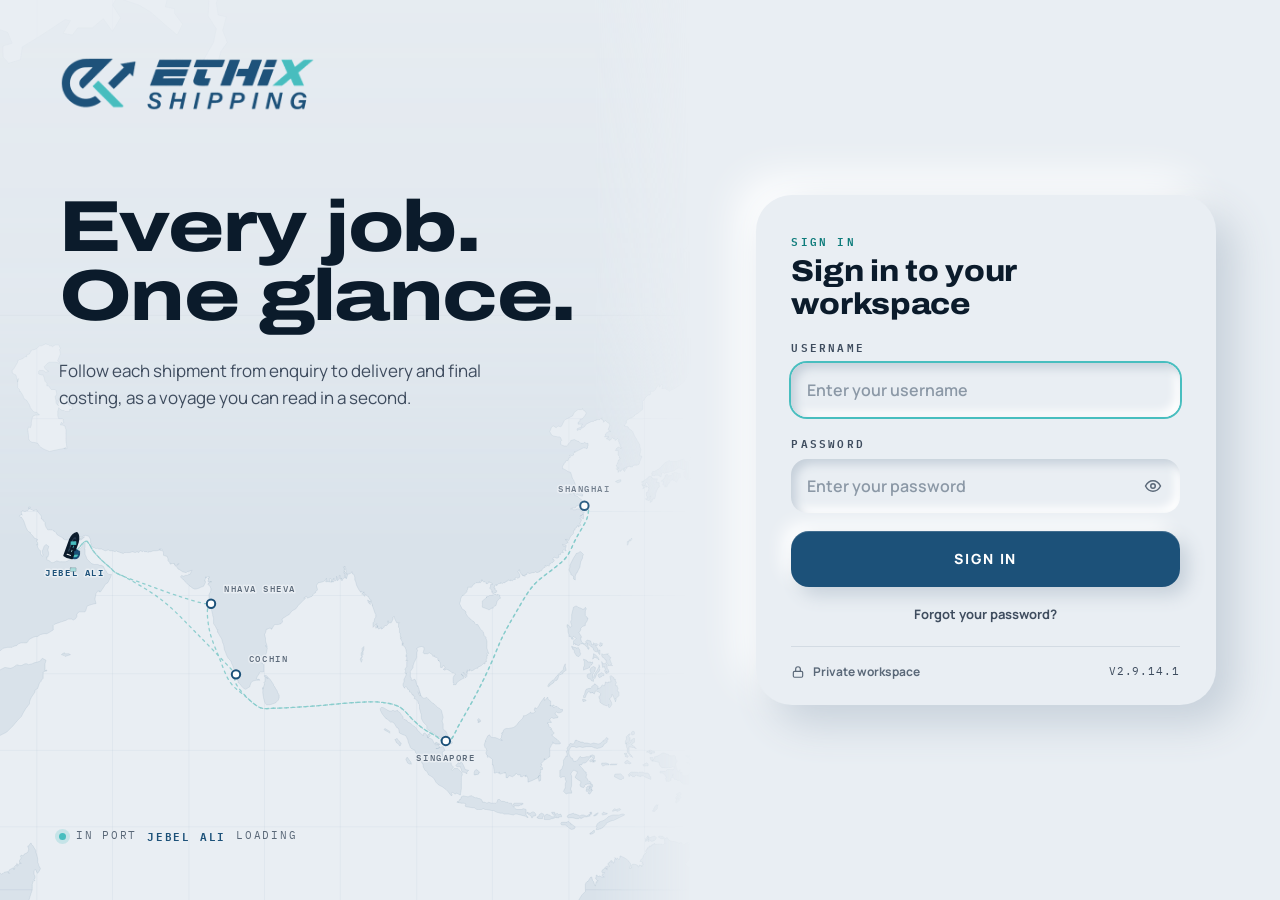
==== v2/index.html @ 05a6dd56 "Add files via upload" ====
<!doctype html>
<html lang="en">
<head>
<meta charset="utf-8">
<meta name="viewport" content="width=device-width, initial-scale=1, viewport-fit=cover">
<meta name="robots" content="noindex, nofollow">
<meta name="theme-color" content="#E9EEF3">
<meta name="apple-mobile-web-app-capable" content="yes">
<meta name="mobile-web-app-capable" content="yes">
<meta name="apple-mobile-web-app-status-bar-style" content="default">
<meta name="apple-mobile-web-app-title" content="ETHIX">
<title>ETHIX Workspace</title>
<link rel="icon" type="image/png" href="[data-uri]">
<link rel="apple-touch-icon" href="assets/ethix-app-icon.png">
<link rel="manifest" href="manifest.webmanifest">
<link rel="preconnect" href="https://fonts.googleapis.com">
<link rel="preconnect" href="https://fonts.gstatic.com" crossorigin>
<link href="https://fonts.googleapis.com/css2?family=Archivo:wdth,wght@62..125,400..900&amp;family=IBM+Plex+Mono:wght@400;500;600&amp;family=Manrope:wght@400;500;600;700;800&amp;display=swap" rel="stylesheet">
<link rel="stylesheet" href="styles.css">
<script src="config.js"></script>
<script src="app.js" defer></script>
</head>
<body class="is-signin">
<div class="backdrop" aria-hidden="true"><span class="blob b1"></span><span class="blob b2"></span><span class="blob b3"></span></div>

<!-- ============================== SIGN IN ============================== -->
<div class="resume-splash" role="status" aria-live="polite"><span class="brand-mark"></span><div class="rs-text">OPENING YOUR WORKSPACE…</div></div>
<main id="signin" class="signin">
  <section class="signin-hero">
    <span class="brand-logo signin-logo" role="img" aria-label="Ethix Shipping"></span>
    <div class="hero-copy">
      <h1 class="hero-title"><span>Every job.</span><span>One glance.</span></h1>
      <p class="hero-sub">Follow each shipment from enquiry to delivery and final costing, as a voyage you can read in a second.</p>
    </div>
    <div class="hero-map" id="heroMap" aria-hidden="true"><svg class="hm-svg" data-route="58 589 622 847" viewBox="0 0 720 960" preserveAspectRatio="xMidYMax slice" role="img" aria-label="ETHIX sea lanes: Jebel Ali, Nhava Sheva, Singapore, Shanghai, Cochin"><path class="hm-grid" d="M-400 -180V1240M-317 -180V1240M-234 -180V1240M-150 -180V1240M-67 -180V1240M17 -180V1240M100 -180V1240M184 -180V1240M267 -180V1240M350 -180V1240M434 -180V1240M517 -180V1240M601 -180V1240M684 -180V1240M768 -180V1240M851 -180V1240M934 -180V1240M1018 -180V1240M1101 -180V1240M-420 1222H1180M-420 1120H1180M-420 1028H1180M-420 941H1180M-420 857H1180M-420 773H1180M-420 687H1180M-420 595H1180M-420 493H1180M-420 374H1180M-420 228H1180M-420 28H1180"/><defs><clipPath id="hmOuterClip"><path clip-rule="evenodd" d="M-420 -180H1180V1240H-420ZM-80 380H800V1010H-80Z"/></clipPath></defs><path class="hm-land" clip-path="url(#hmOuterClip)" d="M810 1240l-3-5 0-5 6 1 8 3 11-3 5 0 0 9-27 0zm223 0l1-1 1-7 6-5 2 5 2 5 6-5 2 5 0 3-20 0zm28 0l-1-2-3-2 4-9-2-6-9-4 0-4 6-4 1-8 0-7-3-7 0-2-4-4-7-9-3-7 3-1 5 5 6 3 2 9 6 11 1-7 3 3 2 8 6 3 6 1 5-4 4 1-2 10-3 6-6 0-2 3 1 5-9 15-6 4-1 0zm-67-193l-3 2-5-2-6-4-5-5-6-6-1-3 4 0 4 3 7 5 7 6zm94-43l3 3-2 4-5 1-5-1 0-3 3-4 4 2zm13-7l-10 4-1-3 4-2 2 0 5-3 0 4zm-107-14l1 7-2-1-2 1-1-3 0-6zm-977-12l2 11 2 4-1 4-2 2-2-5-2 3 2 6-1 4-2 2-1 8-7 22-6 17-3 13-4 10-6 2-8 4-11-5-2-5-1-8-3-8-1-6 2-7 4-1 0-3 4-7 1-5-2-5-2-5-1-8 3-5 1-6 5 0 7-3 4 0 5-5 7-6 2-4-1-4 3 1 5-6 0-5 3-4 3 4 2 4zm780 2l3 7 6-3 2 3 4 4 0 4 3 11 2 1 2 8-1 4 3 6 9 5 11 8-1 2 5 6 3 10 4-2 3 3 2-1 2 10 9 9 7 7 2 8 0 5 0 6 4 8-1 8-1 5-2 8 0 6-2 7-4 9-6 5-3 7-3 5-2 9-3 5-2 8-1 7 0 3-5 4-9 0-8 5-4 4-5 4-7-4-5-2 2-6-5 2-7 8-12-5-5 0-8-3-5-7-2-8-2-5-4-4-8-1 3-5-2-8-4 7-8 2 5-6 1-6 3-4-1-8-6 9-6 3-3 8-6-4 0-5-5-8-5-3 2-3-11-6-6 0-8-5-15 1-11 4-9 3-8-1-9 5-7 3-2 5-3 4-7 0-5 1-7-2-6 1-6 1-5 5-3 0-8 6-11 0-9-7-5-2 0-6 5-1 1-2 0-4 1-7-1-6-5-9-1-6 0-5-3-7 0-2-4-4-1-8-5-7-1-4 4 4-3-9 4 3 3 4-1-5-4-7 0-3-2-3 1-5 1-2 1-5-1-5 4-7 1 7 3-6 7-3 4-4 6-3 4-1 2 1 7-3 5-1 1-2 2-1 5 0 9-2 4-4 3-5 4-4 1-9 6-7 3 8 4-2-3-4 3-5 3 2 1-6 5-5 2-3 4-1 0-3 4 1 0-2 8-2 6 4 4 5 6 0 5 1-2-5 4-7 4-2-1-2 3-5 5-3 5 1 7-2 0-4-7-3 5-1 5 2 5 3 7 2 2 0 5 2 5-2 3 0 2-1 4 4-2 5-3 3-3 0 1 4-3 4-3 4 1 3 7 5 6 2 4 3 6 6 3-1 4 3 1 2 8 3 6-3 3-8 1-5 3-7-1-4 0-2-1-5 1-7 2-2-1-2 2-5 1-5 0-2 4-3 2 4 0 5 3 1 0 4 3 4 1 5zm155-28l2 3-5 0-4-5zm-345-2l-4 0-11-6 8-1 4 2 3 3zm335-3l-4 0-5-1-2-1 1-3 5 1 3 2zm6-2l-1 1-6-7-2-5 3 0 3 7zm-310 4l-7 2-1-1 0-3 4-5 8-3 1-2 7-2 6 0 3-2 3 2-3 2-9 4-7 2zm-55-17l3 2 5 0 2 3-15 3-4 0 2-5 5 0zm42 0l-1 5-13 2-11-1 0-3 7-2 5 3 5-1zm308 2l1 2-7-4-4-3-3-3 1-1 10 6zm-427-13l16 1 2-4 15 4 3 6 13 1 10 5-10 4-9-4-7 0-9 0-8-2-9-3-7-1-3 1-15-3-2-4-7 0 5-9 10 1 7 3 4 1zm218-5l-5 6-1-6 4-6 2 2zm176 5l-2 1-4-3-4-5-1-7 1-1 1 3 2 2 4 5 4 3zm-32-11l-5 1-1 2-9 4-4 0-7-2-5-3 1-2 7 1 5-1 1-4 1 0 1 4 5 0 2-3 5-3-1-5 5 0 2 1-1 5zm-207-17l-3 3-6-2-1-3 8-1zm27-3l3 6-7-3-7-1-5 1-5 0 2-5 10 0zm189 12l-2 2-2-5-2-3-8-6-6-3 2-2 4 2 7 4 3 4 3 2zm-158-28l2 13 9 5 7-9 9-5 8 0 7 3 6 3 9 2 14 6 16 4 6 5 4 4 2 5 13 5 2 5-7 0 2 6 7 6 5 9 5-1 0 4 6 1-2 2 9 4-1 2-6 1-2-3-15-2-7-5-5-5-4-7-11-4-7 2-5 3 1 6-6 3-5-1-9 0-7-7-9-2-2 2-10 1 3-7 5-3-2-9-4-7-16-7-7-1-12-7-3 4-3 1-2-4 0-3-6-4 9-3 6 0-1-2-12 0-4-5-7-2-3-4 11-2 4-3 13 4zm-75-22l-6 9-7 1-8-1-13 0-8 1-1 7 8 7 4-4 16-3-1 4-4-1-3 5-8 3 8 11-1 3 7 9 0 6-4 2-4-3 4-7-8 4-2-3 1-3-6-5 1-8-6 3 1 9 0 12-5 2-4-3 3-8-1-8-4 0-3-5 4-6 1-6 4-13 2-4 7-6 7 3 10 1 10 0 8-7zm29 3l0 7-5-1-1 5 4 5-3 1-3-6-3-10 2-7 3-3 1 5 4 0zm-191 58l-9 0-7-7-11-7-3-5-6-6-5-7-6-11-7-7-3-7-3-7-7-5-5-7-6-5-9-9 0-5 5 1 13 1 7 9 7 5 4 4 8 9 9 0 7 6 5 7 6 3-3 7 4 3 3 0 2 6 3 5 6 0 4 6-2 10zm101-64l9 8-10 1-2 5 0 8-8 6 0 8-3 13-2-3-9 4-3-6-6 0-5-3-9 3-3-4-6 1-7-1-1-12-4-2-4-7-1-7 1-8 4-6 7 3 6-1 2-7 3-2 10-2 6-6 4-6 4-3 7-4 6-6 4-7 4 0 4 5 0 3 6 3 7 2-1 3-5 1 1 4-6 3-5 7 6 8zm71-55l1 10-3 8-3-9-4 4 3 7-2 4-10-5-2-6 2-4-5-4-3 3-4 0-6 5-1-3 3-7 5-2 5-4 3 4 6-2 1-4 6 0 0-7 7 4zm-377 18l-7 2-4-6-2-12 4-14 6 5 4 5 4 9-1 9zm357-34l-3 3-3 5-2 3-5-6 3-5 1-5 5-1-1 6 6-8zm-46 8l-11 8 4-6 6-5 5-6 5-8 1 7-5 4zm28-22l5 3 6 0 0 3-4 4-6 3 0-4 1-5zm31-2l2 9-6-2 0 3 2 5-4 2-1-6-2 0-1-5 5 0-1-3-5-6 8 0zm-34-8l-2 8-3-5-5-6 8 0zm-1-47l5 3 2-3 1 3-1 3 3 6-2 8-5 3-2 7 2 6 5 1 3-1 11 5-1 5 3 2-1 4-7-4-3-5-2 3-5-5-8 1-4-2 0-3 3-2-2-2-2 3-4-5-1-4 0-8 3 3 1-14 3-8zm-92-1l-7 4-7-3 0-8 4-4 9-2 5 0 2 4-4 3zm91-37l-4 7-4-7-1-7 5-9 6-7 4 3-1 5zm112-108l1 3-5 6-3-3-4 2-3 6-5-3 0-4 5-6 4 1 4-4zm-835-16l-6 5 1 2-8 4-4-1-2-4 4 0 1-3 6 0zm-91 0l5 3 6 0 7 1-1 1 5-1-1 3-12 1 0-2-10-2zm-68-26l-3 8 1 3-1 5-7-3-4-2-12-5 1-5 10 1zm-53-33l5 8-1 14-4 0-3 3-3-3 0-13-2-6 4 1zm1100 44l-3 8 1 6-4 7-11 5-15 0-12 12-5-4 0-8-15 2-10 5-10 0 9 8-6 17-5 4-4-4 2-9-5-3-4-7 8-3 4-6 9-5 6-7 17-3 9 2 8-19 6 5 17-14 5-13-1-13 3-7 9-2 5 16-1 8-7 11zm-1097-54l-2 8-4-2-2-7 2-5 5-4zm1121-23l6 2 6-5 2 13-13 3-7 11-13-7-5 12-9 0-1-11 4-9 9 0 3-16 2-10 10 13zm-2-82l8 23-12-4-5 18 8 13 0 8-6-7-6 9-1-10 0-12-1-13 2-10 1-17-5-14 1-18 7-7-3-6 4-2 5 22 0 14zm-1093-67l-5 11-8-8-1-6 12-5zm-125-32l3 0-2 13-1 1 0-14zm0 27l2 0 8 19 6 2 5 16 2 6 11 2-1 9-5 4 4 7-8 7-11 0-13 3 0-75zm429 186l5 8 3 1 3 3-7 1-1 8-2 4-3 2 0 6 3 7 8 3 6 5 12 2 13-3 0-3-1-7 1-11-6-4 2-7-6-1 2-9 8 3 7-4-6-7-2-6-7 3-1 8-2-7-1-3 2-5-1-4-10-3-4-11-4-3-1-4 8 2 1-9 7-2 7 2 2-12-2-7-8 0-7-3-10 6-8 2-4 7-8 2-8 12 8 12-1 7 9 14zm-429 65l1 0 8-5 9-2 6-4 8-3 14-2 14-1 4 1 8-4 9 0 3 3 6-1 9-4 6 1-1 5 8-3 0 2-4 5 0 4 3 3-1 9-6 5 2 5 4 1 2 4 3 2 10 3 4-1 7 2 11 5 4 8 7 2 12 4 9 5 4-2 4-5-2-7 3-5 6-5 5-1 12 2 2 4 4 0 2 2 8 1 3 3 11 0 8 3 12 4 6-3 4-3 7 0 6 1 2 5 2-4 7 3 6 0 4-2 3-3-1-1 2-5 2-7 2-3 3-8 4-7-1-8 2-4-3-5 3-4-5 1-7-2-6 6-12 1-7-6-9 0-2 4-6 1-8-5-9 0-5-10-6-6 4-9-5-5 9-10 13-1 4-8 15 2 10-8 10-3 14 0 15 8 11 4 10-2 7 1 10-5 1-5-2-8-4-4-5-1-3-4-11-10-9-4-7-7 6-2 7-10-5-5 12-5 0-2-8 2-6 1-6 4-8 0-7 5 1 7 4 3 8-1-1 5-9 2-12 6-4-2 1-6-9-3 2-2 8-4-3-3-13-3 0-5-8 2-3 7-6 8 0 3-4 3-3-1-2 14-5 5-3 8 3 6 1 5 7 3-1 3-10 1-11 9-2-5 0-3-5 0-5-1-10 3 6 6-4 2-5 0-4-6-2 3 2 6 4 5-3 3 5 5 4 3 0 6-8-3 3 5-5 1 3 10-6 0-7-5-3-8-1-7-8-11 0-3-2-1 0-3-5-3 0-5 0-8 2-3-4-3-2-4-11-6-5-4-8-4-7-8 2-1-4-5 0-4-6-2-2 5-3-4 1-4 2-1-7-2-7 4 1 6-1 4 3 6 7 5 5 10 9 9 6 0 2 2-2 3 14 7 7 6 1 2-2 4-4-6-8-1-3 7 6 4-1 5-4 1-4 9-4 1 0-3 2-6 2-2-6-12-3-1-3-5-5-2-4-5-6 0-6-5-8-8-6-6-2-11-4-2-7-4-4 2-5 5-3 1-8 7-16-3-13 3-1 7 1 7-8 7-11 2 0 4-6 6-3 9 3 6-4 5-2 7-6 2-6 8-2 0 0-74 4 0 4-7 2-23-9-13-1-1 0-20 6 1-3-14 8 5 20-10 2-10 14-6 4-3 8-20 11-6 7 0 2-3 7-1 1 3 6-6-2-6 0-8-4-8 0-15 4-9 7-1 3-4 7-5 0 8-3 5 1 5 5 2-2 6-3-2-6 11 2 7 0 5 9 4 0 5 8-3 5-4 9 6 4 4 6-4 24-11 8 2 1 4 8 0 1-7 12-4-2-13 1-11 4-10 7-5 7 12 7-1 2-21-3 2-5-6-1-9 11-4 10-3 9 3 9-1 9-9-8-8-15 2-15 6-14 3-4-9-9-5 2-18-4-16 4-10 8-12 19-21 5-4 0-9-12-9-14 6-8 14 1 12-13 15-17 16-6 25 6 12 8 9-7 19-9 4-3 26-5 14-10-1-5 11-9 1-3-14-7-17-6-23-6-10-17 19-11 4-11-8-3-18-3-39 8-12 22-15 16-20 16-28 20-41 14-16 23-30 18-11 14 2 12-21 16 1 15-5 26 18-11 7 9 15 9-8 13 14 23 6 32 26 6 10 1 14-10 11-13 6-37-16-7 3 14 15 1 30 11 5 6 5 1-9-5-9 6-7 20 12 7-4-6-15 20-20 7 1 8 8 5-15-7-13 4-13-6-14 23 8 5 12-10 3 0 12 6 7 13-4 2-14 18-11 29-19 6 1-8 14 10 2 6-8 16 0 12-10 10 14 9-15-9-14 5-8 24 8 12 7 30 26 6-12-9-12 0-5-10-2 3-12-5-19 0-8 15-24 6-25 6-6 22 8 2 15-8 22 5 8 3 18-2 33 9 14-3 15-17 30 10 3 3-7 9-5 3-11 7-10-5-13 4-15-9-2-2-13 6-25-11-21 15-18-2-20 5 0 4 15-3 26 9 5-4-19 14-11 17-1 16 15-8-23-1-30 15-6 20 1 18-4-7-16 10-21 9-1 17-16 22-5 2-9 22-3 7 8 19-19 15 1 3-16 2-4 47 0 2 18 8-9 24 0 19 18 7 13-2 17-10 10-21 18-7 9 23 12 7-6 5 19 3-8 14-4 27 5 2 13 34 4 1-22 18 5 13 0 13 15 4 18-5 12 11 21 13 10 8-27 13 12 15-7 16 8 6-8 14 4-7-25 11-12 39 8 37 10 7 16 22 20 33-5 17 4 7 10-1 18 10 7 11-5 15 0 16 4 16-2 14 21 11-8-7-15 4-11 26 7 18-1 24 11 11 10 0 85-10 9-11-1 7 10 5 16 4 4 1 8-2 5-16-4-23 13-7 2-13 13-12 10-3 8-12-12-22 13-4-6-8 7-11-2-3 11-10 15 1 7 9 3-1 22-8 1-3 12 3 7-14 7-3 16-13 3-2 14-12 13-3-9-4-20-5-32 4-21 7-9 1-7 13-4 15-20 14-17 15-14 7-25-10 2-5 15-22 18-6-21-22 6-21 29 7 10-19 4-12 2 0-12-13-3-10 8-26-2-27 4-27 31-32 35 13 2 4 9 8 3 6-7 9 1 12 16 0 11-6 14-1 15-4 21-12 18-3 8-12 14-16 21-11 6-6 0-5-5-11 8-1 4-4-1-3 4-3 4 1 8-5 2-4 5-6 2-3 3-1 5-1 1 4 2 4 4 8 13 2 7 0 12-3 5-8 2-7 4-7 1-1-5 1-8-3-11 6-1-6-9-4-2-1 2-2 0-1-2-4-2 2-5 2-1 0-2 2-6-1-2-5-1-4-3-11 3-6 6-9 2 4-5-2-4 7-7-5-6-7 4-9 8-5 7-9 0-4 5 5 7 6 2 1 5 6 3 10-8 7 4 5 1 2 5-12 3-4 6-8 5-4 7 9 6 3 10 5 9 6 7 0 7-6 3 2 5 5 3-1 8-2 8-5 0-6 11-7 12-7 11-12 8-12 8-9 1-5 4-3-3-5 5-11 4-9 1-3 10-5 0-2-6 2-4-11-2-4 1-11 8-7 8-2 6 14 21 8 5 5 7 4 16-1 15-7 6-10 5-7 7-10 8-3-5 2-6-6-5-7-1-3-4-5-9-7-4-7 0 1-7-7 0-1 10-7 20 0 6 6 0 3 8 2 7 4 5 5 1 5 4 2 1 5 5 3 6 1 5-1 4 0 3 1 5 3 2 3 8 0 2-6 1-8-6-10-7-1-4-4-6-1-7-3-4 0-6-1-4-4-3-1-4-9-9-1 5-2-5 1-5 3-8-1-6 3-7-3-5 0-9-3-5-3-10-1-11-4-7-5 4-10 6-4 0-6-2 3-11-1-8-7-11 1-3-5-1-6-7-2-5-1-4-1-5-4-5-7 0 0 3-2 5-4-1-1 1-6-2-1 4-6 0-10 2 1 6-5 6-12 5-9 11-6 5-9 6 0 4-4 2-7 3-4 1-3 6 2 12 0 7-3 8 0 14-5 1-3 6 2 3-7 2-3 6-4 3-7-8-4-12-3-9-3-4-5-8-2-11-1-5-8-12-3-17-3-11 0-11-2-8-12 5-6-1-10-11 4-3-3-4-10-7-6-3-2-6-7-7-15 1-14 1-11 1-16-3-9-2-10-1-3-12-4-1-7 1-8 5-10-3-9-7-8-3-5-9-6-13-5 2-5-3-3 3-5 0 2 4-1 2 6 16 4 2 1 3 6 4 0 4 0 3 1 3 2 3 2 5 0-7 2-5 2-1 3 3 0 6-2 5 2 4 1-1 1 3 6-2 12 1 6-6 6-6 5-6 3-3 1 1-1 3-1 2 1 7 4 7 4 3 7 1 5 2 6 8 3 1 0 2-5 8-3 3-3 6-4 0-2 2-1 4 1 6-1 1-4 0-5 3-1 5-2 2-5 0-3 2 0 3-4 3-5-1-6 3-3 0-6 3-2 3 0 3-9 4-13 4-7 6-4 1-2-1-5 4-6 1-7 1-2 0-2 3-2 0-1 2-4 0-3 1-6 0-2-5 0-5-1-2-2-7-2-3 2-1-1-4 1-1-1-4-1-4-2-2-1-4-4-3-5-7-2-8-6-6-3-1-6-9-1-6 0-5-4-10-4-4-5-2-2-5 0-2-2-5-3-2-3-7-9-14-5 0 3-12 0-2-2 4-2 7-2 5-2 2-7-7-6-14-1 1 4 10 5 10 6 14 3 5 3 5 7 11-1 1 0 6 10 8 1 2 3 9-2 1 1 10 3 10 8 6 5 10 2 8 5 4 11 8 12 13 4 2 2 3 0 4-5 2 6 4 2 3 4 4 4 0 8-3 9-1 7-2 4-1 3-1 8-1 3-1 5-1 4-3 3 0 0 2-1 5 0 5-1 3-3 9-4 10-5 10-7 13-7 9-10 11-8 7-13 8-8 7-9 10-2 4-1 2-6 4-2 3-4 1-1 6-2 3-2 6-3 2-4 11 0 4 6 3 0 3-2 5 0 2-1 4 3 6 4 8 3 2 1 4 0 8 1 8 0 13 2 4-3 6-3 6-5 6-17 7-10 10-3 1-6 7-3 2-1 6 4 7 2 5 0 3 1-1 0 9-1 4 2 2-2 4-3 3-7 3-10 5-4 3 1 4 2 1-1 5-2 7-1 8-2 4-7 6-4 5-2 5-5 7-15 16-6 4-9 4-4 1-1 3-5-2-5 2-9-2-5 1-3 0-9 4-7 1-5 4-4 0-3-3-3 0-5-6 0-6-3-7 3-2 0-7-6-9-4-8-6-13-6-7-4-7-1-9-2-7-3-14 0-11-2-5-3-3-4-8-4-10-2-6-7-8-1-7 0-6 1-7 3-8 0-4 3-8 2-3 5-6 2-4 1-6 0-5-3-3-4-10 0-2 3-3-4-14-4-5 0-2-3-9-7-9-8-8-6-7-5-9 0-2 2-3 2-6 2-6-2-1 3-10 1-6-3-6-4-1-1-4-3-1 0-3-8 3-3 0-4 2-6 0-5-6-2-6-6-5-14 0-7 1-7 2-13 5-4 2-8 3-3-1 0-274zm1521-545l0 9-9 1-1-8 10-11 0 9zm-303-56l-13 1-19-5 8-12 11-2 12 11zm59-57l-10 13-13-3-15-13 2-10zm-47-16l-7 25-30-1-14 7-17-21 5-23 11-6 22 1zm-730 141l-5 2-28-3-2-12-15-7-1-14 8-6 0-15 17-25-8-3 20-27-2-15 22-20 24-19 28-7 14-13 16-5 6 14-6 12-28 16-27 17-26 30-12 29-13 27 2 23zm-337-190l-1 6-10 1-5-7 16 0z"/><path class="hm-land" d="M620 1010l-1 0 0-4 0-2 1-2 1-1 1 0 1-2 2-3 1 0 1 4 1 1 1 3 1 2 1-5 1 1 1-2-1 0-2-3 1 0 0-2 0-1 1 0 1 2 1-1 1 0 2 1 3 0-2-1-1-1 1-1 1 0 1-2-1 0-1 1-1-2 1-2 1 0 1-2 3 2 0-2-1 1-1-2 2-1 2 1 1-1-2-1 0-2 1-1 2-1 0-1 1 0 0 2 1-1 1 2 1-2 0-2 1-1-1-1 1 0 1 2 1-2 2 2 1-2 0-2 1 0 2 1 2 1 3 2 2 2 2 3-1 3 0 2 1-1 1 0-1-2 2-2 2 0 3 1 1 1 0 1 1 0 0-2 2 0 1 2 0-2 2-1-2-1 1-1-2-1-1 0 1-2 2-2 1-3 1-1 1-1 1-1-1-1 1-2 1 0 0-2 2 0 0-2 1 0 1 1 0-2 2 0 0-1 1 0 1-1 0 1 1 0 3 0 1 0 1 0 2 0 1 1 1-1 1-1 1 0-1-1 0-1 0-2-1-1-2 0-1 0-3-2 2-1 2 1 0-1 3 2 1 1 1-1 1 0 2 3 1 0 2 1 3 0 3 1 2 1 2-1 1 1 1 1 2 0 1-1 1 0 2-2 1 1-1 1 0 1 2-1 0 1 1 2 1 0 1-1-1-2 2-1 1 0 0 1 1 1 2 0 0 1-3 4 0 2-1 2-1-1-3 1 0 3 0 2-1 3-1 1-3 4 1 1 0 1 3 1 1 1 2 1 1 2 2 1 1 0 0 1 1 1 2-1 2 2 3 1 2 3 1 1 2 1 2 0 1 0 2 1 1 0 1 1 1 3 2 0 2 2 2 1 1 0 1 0 3 0 3-2 1-4 2-3 1-5 0-1 1-3 1-5-1-5 1-2-1-2 0-2 0-2 1-2 0-3 1-1 2 0-1-2-1-1 0-1 1-3 1 1 0-2 1-5 1-3 1 0 1-2 1 0 0 1 1 2 1 2 1 5 1 0 1 1-1 2 1 1 1 0 1 3 1 3 0 2 1 1-1 3 1 2 1 3 1 1 0 31zm45-160l1 0 1-1 2-1 0-2 3-2 1 0 0 2 0 2-1 1-2 1 0 1 3 2 0 1 2 1-3-1-1 0-4-1 0 2 0 2 0 2 1 2 2 2 1 2-1-1-1 0-1-1-1-2-2-2 0-3 0-1-1-2 0-1 0-2-1 0 0-2 0-1 1-2 0-1 0-2 3-3 1 0 0 1-1 1 0 1 1 1 0 3-1 2-2 1-1 0zm-87-63l0-1 1-2 4-4 1 0 4-5 2-2 1-1 2-2 1-1 1-1 0-2 2-4 0 1 0 2 1 4-1 1-2 1-1 2-3 1-1 1-1 3-1 2-3 1-1 2-3 2-1 0 0 1zm44-27l1 0 2 0 0 1 2-1 0 2-1 1-1 1-1 1 0 1-2 1-3 1-2 1 0-1 0-2 1-2 0-5-1-1 0-1 3 1zm5 21l-1 0-1-2-3-1-1-2 0-1 0-1 2-1 2 0 0-2-1-2 1-2 1-1 2-1 2 1 0 1 0 1-1 3-1 1-1 2 0 3 1 2 0 1 0 1zm12-19l1 0 1-1 1 1 1 2 0 3 1 1 1 3-1 0 0 1-2-2 1 3-2-1 0-1-1-1 1-2-1-2 0-1-2 1-1-6zm5-10l1 1 0 1 2 1-1 2 1 3 1 2-1 1 1 0 1 1-1 0-2 0-2 0 0-1-1-1-1-2 0-2-1 0-1-2-2-1-1-2 0-2 2 1 5-1zm-37-8l1 0 2 1 1-1 2 3 0 2 1 2-1 2-1 1-1 0-2-1-1-2-1-1 0-2-1-2-1 0 0-2-1 0 0-1zm148 182l-2 2-3-1-2 1 0-2 2-2 1-3 2-2 2 0 2 0 2 2 0 1-2 3zm-73-45l2 1 3 0 2 1 1 3 1 0 0 1 0 2-5-2-2-1-1-1-3 0 0 1-4-1-1-1-1 1-1 1-2 0-2-2-1 0 0 1-1 1 0-1-1-1 2-2 1-1 3 0 2 0 2 0 1 1 1-1 1 0 1 0zm-24 2l1 1 2 2 0 2-1 0-1 1-2 0-4-2-2-1 0-2 1-1 1 0 2 0zm-34 46l-3 1-3 0-2 1-2 1 0-1-1 0-1 1-1 0-2 0-4-1-2 0-1 0-2 0-1-1 1-2 3-1 3-1 1 1 1 0 3 1 2 1 2-1 2 0 3 1 1 0 1-1 2-1 1-1-1 0 0-1 2 0 0 2-2 1zm-23 7l2 1 0 1 1 0 1 1 3 2-1 2-3 1-2-1-2-2-3-2-2 0-2 0-1-2 1-1 1 0 3 0 2 0 1-1zm-15-9l1 0 1-1 1 1 1 1 1-1 1 0 1 2 0 1-1 0-2 0 0 1-2 0-1 0 0-1-1 1-3 1-1 0-2 1-3 0-1 0-2 0 0-2 0-1 0-1 1-1 2-1 2 1 1 0 2 2 2 0 2-1-1-1-1 0-1-1-1-2 1 0 2 0zm-13 2l-1 2 0 1-2 0-2 0-2-1 0-1 2 0 0-2 1-1 2-1 2 1zm-10-4l1 1 1 2-1 1-2 0-1 2-1 0 0-1-1-1-1-1-2-1-1-1 0-1 3 1 1 0 1-1zm-79-54l1 2 1 2 1 3 4 1-1 1-1 1 0 2-1-1-2-1-2 0-1-2 0-1-1-2 0-1-2 0-2 0-1-1 0-1 2-1 0-1 1-1 1 2 1-1 0-1 1 0zm178 57l-2 1-2 1-2 1-2 1-2 1-2 1-1 0-3 1-4 2 0 1-2 2-2 2-2 1-3 1-2 0 0-1 1-1-1-1 1-3 2-2 2-1 3-1 3-2 1-1 1-1 2-1 3-1 3 0 4 0 3-1 2 0zm-11-149l1 0 0 2 1 1 0 1-1 2 0 1 2 0 0 1 1 2-1 3 2 1 0 4-2 2-1 1-1 0 1 1-1 3 0-1-1-2-2-5-1 0 0 2-1 1-1 1 0 1 1 2 1 2 0 2-2 3-1 0-1-1 1-2-1 0-1 1-1 0-3-1-3-2-1-1 0-3-1-1 0-2 1-1 1-2-2-2-3-1-1 0-1 3-2-1 0-1-1 1-2 0 0-1-1-1-1 1-2 3-1 3-2 0 0-1 0-1 1-1 1-4 1-2 3-1 2 0 1-1 0-1 1-1 2-1 0-1 2 1 2 2 0 2-1 1 4-2 1-2 1-1 1 1 1 0 1-3 0-1 3 1 0-1 2 0 1 0 0-1-1-5 1-1 3 2zm-41-80l1 1 3 1 2 1 2 0 1-2 1 1 0 1-1 2 0 3 0 2 2 2 0 1 1 0-1 3-2 3 0 2-3 1-2 2 0 2-2 3 2 3 1 2-1 0 0 2 1 3 1 1 2 1 1 0 1-1-1-1 2-2 4 1 0 1 1 2 0 1 2 0 0-2 1 1 3 0 1 1-1 1-1 0-1 0 1 1 2 3-1 1 2 0 1 0 0 3 0 2-2-2 0-2-2 1-2-1-1-1 0-1-1-2-2-1-3-3-1 0 1 2 0 1 1 1 0 2-1 0-1-2-3-3-2-1-2 0-1 1-1 1-1 0-2-1-1 0 0-1-1 0-1 1 0-3 0-1 2-2 1-1-1-1-1 0-1-1-1 1 1 2-2 0-1-3-2 0 0-2-1-3 0-4-1-1 0-2 0-1 2 1 1 2 2-1 0-1-1-3 0-2 1-1 0-5 0-1 2-8 2-1zm190 222l-1-1 1 3 0 1-3 0 1 2-5 1-1 0-2-1-2 1-1-1 1 1 1 0 2 0 3 1 1 2 1 1 0 1-5 2-1 1-4-1-5 0-2 0-2 0-3-2-2-3-4-2-1-1 2-2-2 1-2 0-3 1 0-1-1-1 0 1-2 1-1-1 1-2 1-2-1-1-2-2 1 0 2-1-3-1-1-1 2 0-1-1 0-1-2-3-2-3 1-1-1 0 0-1-2 0 0-2-2-2-4-2-2-1-2 0-2-1-2-1-1 0-2-1-4-1-3 0-3-2-1-1 0-1-1 0-1 0-1 0-1-1-2 0 0-1-2-1 0-1 0-2 1-1-1 0 0 2-1 1 0 1-1 1 0 2-2 1-2 0-1 0-1-3 1-1-1-2-3-3-3 0 0-2 2 0 3 0 1 0 1-1 1-1 2 0 3 0 1 1 0-1 2-1 0-1-1 0 1-1-2 0-2 1-2 0-2 0-4 0-2 0-2-2-1-2 0-2-1 0-4-1-2 0-1 0 1-1 1-1 1-1 0-2 1 0 3-1 3-2 2-1 2 0 2 1 2 0 1 2 2 0 4 0 1 1 0 2 2 3-1 1-1 2 1 4 2 5 1-2 1-1 0 4 2-1 0 2 0 1 1 1 3 0 1 0 1-1 2-2 1-2 2-1 1-3 4 0 2-1 1-1 0-1 2-2 3-1 1 0 2 1 4 1 2 1 2 1 6 3 3 0 1 0 3 1 1 1 3 0 5 2 1 1 1 0 2 1 6 2 5 1 2 1 1 1 0 33zm-158-72l-2 1-2 3-2 1-4 1-4-1-2-1-6 0-4 1-3-1-4 1-2-1-2 0-1 0-2 2-1 2 0 2 0 2 1 2 1 2 2 1 1 3 3 0 1-1 1-1 2-3 1 0 1 1 2 0 3-1 3 0 2 0-1-1 3-1 2 1 0 1 0 2-1 0-2-2-2 1-2 3-2 2-1 1-3 0-1 2-1 0-2 0 1 1 1 1 1 1 1 1 2 3 2 1 0 2 1 1-1 1 0 2 1 1 1 2 1 1 1 0 1 1 0 2-2 0-2 0-2 1-1 1 0 1-1 1-3-1-1-2 1-2 0-2-2-1-4-3 0-1 1-2 1-2 0-2-1 0-2-1-1 0-2 2-1 2 1 2 0 3 0 1 0 2 0 5-1 3 0 1 1 2 0 2-1 0-3 0-2 1-1-1-1-1-1-1 2-4 0-1 0-3 1-3-1-2 0-2-1-1-2 0-2 1-1-1 0-2 0-2 0-2 0-1 2-1 1-3 1-2 0-1 0-1 0-2 0-1 2-3 1-2 1 1 0-3-1-3 2-1-1-2 1-2 1-1 0-1 2-2 1 1 1 0 1 0 1-1 1-3 2 0 1 1 1 0 2 1 2 0 2 1 3 0 4 1 3-1 5 1 1 0 2-1 2-2 1 0 0-1 2-1 1-2 2 1 0 1-1 1 0 1zm-147 58l1 1 2 1 2 0 2 1 1 0 2 1 1 2 0 1 3 0 2 1 2-1 3 1 3 0 2 0 1-1 1-3 2 0 2 2 2 0 1 0 2 1 2 0 1 1 3 0 1 3 2 0 0 2 1 1 2 1 5 0 2-1 3 1 0 1 0 3 0 2 1 1 1 1 0 1-2-1-1-1-1 0-4-1-4-1-2 0-2 1-5-1-5 0-2-1-2 0-4-1-4-2-2 0-5-1-2 0-2-1-2 1-1 0-2 0-2 0-3-2-2 0-6-1-1 0-1-1 1-2-2-1-3 0-5-1 1-1 0 1 1 0 0-1 1-2 1 0 1-3 2-1 5 1 1 0 1-1 1 0zm-90-93l1 0 2-1 2 1 3-1 0 1 2 1 1 1 1 2 2 2 0 2 1 1 3 1 1 2 3 1 3 3 2 1 1 1 2 3 2 2 1 1 2 2 1 1 0-2 1-1 1 0 2 2 1 3 3 1 2 1 1 2 1 2 1 2 4 0 0 1 1 1 0 1-2 1-2 0 2 0 2-1 3-1 1 0 1 2 1 2-3 2 0 1 1 1-1 1 1 2 2 1 4 1 1 0 1 3 1 3 0 1 2 2 0 1-1 1-1 1 1 1 2-2 1 0 3 0 1 1 3 3 1 2 0 1-1 2 0 1 0 1 0 2 0 2 0 3 0 4-1 6 0 1-1 0-1-1-2-1-2 1-3-2-1 1 1 2-1 1-4-5-2-2-4-3-2-1-2-1-3-3-1-2-2-3-3-2-2-1-2-4-2-1-1-2-1-2 0-2-3-5-1-2-1-2-2-3-1-1-1-3-2-1-2-1-1-1-1-3-1-2-1-4-1-2-1-2-5-2-2-1-1-5-2-1-3-5-2-1-2 0-1-1-2-2-2-1-4-5-2-4 0-1 0-1 1-1 2 0 2 1 3 2zm169-13l0 1 1 0 2-3 1 0 0 2 3 2 0 2 0 1 0 2-1 0 3 0 1-1 1 1-2 1 1 1 2-1 2 0 1 1 3 2 2 0 0 2-1 1-3 1-3-1-1 1 0 1 1 1 2 2 0 1-5 1-2-1-2 2 0 1 2 2-1 1-1-1-1 1-2 0 2 2 0 2 2 1 1 1-1 1 1 0 1 2 2 2-1 1-1 1-1 0 3 3 3 2 1 1 3 3-1 1-3 0-2 0-3-2 1 1-1 1-1 1-2 4 0 5 0 2 0 1 0 1-2 1-2 2-2 0 0-1 0 2-1 1-1 1-1 1-1 1 1 0 0 2-1 1 2 1 0 2-2 0 0 3 0 1-1 0 1 1-1 1-1 1-1 2-6 3-5 2 0-4-1-3-1 1-1 0 1-2-1 1-2 0-1 1-1 0-1 0 0-2-1 0-2 0-2-2-1 2-3 2-3-1-1 0-1 2-2 0 0-4-1-2 0 1-2 0-3 1-1 0-1-1 1-1-2 1-1-1-2 1-1 0 0-2-1-7-1 0 0-2 0-2 0-2-1-1-3-2-1 1-1-2 1 0-1-1-1-1 0-2 1-2-1-2-1-1-1-3 1-3 1-1-1 0 1-2 1-2 1-2 2-1 1 2 2 1 2 0 1 0 3 1 2 1 1 1 2 0-2-1 0-1 1-1 0-2 1-2-1 0 1-2 1 0 0-2 1-1 2-1 3 0 5-1 3-2 3-4 2-2 2-2 1-2 0-1 2 0 2-1 3-2 1-1 0 1 3 0 2-1 0-1-1-1 0-1 1-2 0 1 2 0 2-3 1-2 2-3 3-4zm226-418l-1 0-3 0-3 1-4 15 0 4 2 3 2 3 0 3 1 2 3 1 0 5-1 4 0-6-1-1-4 0-1-2-1 1-1 1-2 6-1 2-1-1-1-5 0-3 2-6-1-5 2-6-1-3-2-6 1-4 1-6 15 0zm0 78l-3 3-1 3-1 2 0 1-6-3-6-3-4 0-3 3-2-3-2 0-2 3 1 1 1 1 2 0 3 4-1 0-3-1-1 2-1 2-2 1-1-2 0-4 0-1-1-2-1-2 1-3 2-1 2-2 1-1-1-2 0-1 1-1 2 2 3 0 1 0 1-2 0-3 2-5 0-2 1-3 0-3 0-2-1-3 0-3 3-1 4 4 2 4 2 2 3 3 4 3 1 0 0 15zm-22 16l2 0-1 3 1 6 1 1 2 2 1 6 0 4-1 3-2 2 0 2-1 4-3 0-1 2-1 3 1 5 0 4-2 2-1 4-1 3 1 1 2 4-2 0-2 2 0 2 0 1-3 2-1 1-1-1 0-3 2-2-1-2-1 0 0 2-1 1 0 2 0 1-2-2-2 0-1 2 0 2-1 2-1 1-1-1 1-3-1-1-1 0-2 3-2 2-1 0-4 0-4 0 2-1 0-1-2 1-1-1-1-2-1 0-1 3 0 1 3 2-1 1-2 1-2 0-3 7-2 0-2 0-3-4 0-1 0-3 2-2 0-1-3 0-2-1-2-1-3 1-2 2-4 1-3 1-1 0-3 1-2-1-1 1-1 4-3-2-3 0-2 1-1-1-1 1 0-3 1-2 2 0 3-2 2-1 6-6 1-1 2-1 2-1 1 1 2 0 2 0 3 0 2-1 4-1 2-1 1 1 0 1 1 1 3 0 1-1 2-2-1-2 2-2 1-2 3-4 0-2 0-3 1-1 4-2 0 1-1 2-2 1 1 3 1 1 1 0 2-2 3-1 4-2 1-2 2-1 1-3 3-2 2-2 0-2 1-2 2-3 1-4 1-2 0-4-1-1-2-1 2-1 1-3-1-3 1-2 2-1 0-2 0-1 1-1 2 0 0 4 1 0 1-1 2 1 1-3 0-1-4 1 1-3 0-1zm-57 76l2 0 0 2 1 2-3 2-1 2-1 2-2-2-3-1-2 2-2 3-1 0 0 2-1 1-2 0 1-2-2 0-1-1 1-3-1 0 0-1-2 1 4-4 1-3 2-1 1 2 4-1 1-1-1-1 1 0 2-1 1 0zm-27 6l2 0 1 0 1 0 0 1-1 3 3 0 0 1 0 1 0 1 1 1-2 2-2 4-1 3 0 2-1 3-2 0 0 1-1 2-2 1 1-3-1-3 1-1-1 0-1 2 1 2-1 1-3-1-1-1 2 0 0-2-1-2 0-3 1 0 1-2 1-3-1 0 1-2-2-3-1-1-1 1 1 3 1 0 0 1-1 0-1 0-3 2 1-2-1-1-1-2 2 1 1 1-1-2-2-2 0-1 2 0 0-1 2-1 1-1 1 0 1-2 2-1 2 1 1 2zm-85 104l-1 3 0 4-2-1 0-1 0-2-3-2 0-1-2-4 1-3 0-2 4-8 2-3 1-2 3-1 1-1 1 0 2 2 1 1-1 2 0 2-1 2-1 2-1 6-1 2-2 4zm-84 24l0 1 1 2-2 1-2 3-1 4-2 1-1 1 0 1-2 0-1 1-2 1-1-1-3-1-3-1 0-3 0-4 5-4-1 0 2-1 1 0 1-1 3 0 2-1 2 0 1 1 0-1 1 0zm-258 88l2 0 1 1 3 3 4 6 0 1 1 1 1 2 2 3 0 1 1 2 1 1 0 3-1 3-1 1-2 2-6 2-2 0-2 0-1-1-1-2-1-4-1-6 0-4 0-2 0 2 1-3 1-3-1-1 2-2 0-2 0-2 2 1 1 0-2-1-2-1zm-300 235l0-3-1-1 0-1 4-6 0-4 1-1 3 0 3-2 1 1 2-1 1-1 4-1 1 2 1 0-1-1 0-1 1-2 4-2 1 0 0 2 1-2-1-1 2-2 1-1 0-1 1 1-1 2 1 0 2-3 2 0-2-1 0-2 2-3-1-1 0-1 1-1 2 1 1-2 2-1 2-1 1-3 0-1-1-3 1 0 2-3 1 0 0 1 2 2 1 2 2 3 0 2 1 3 1 4 0 4 1 2 0 1 1 2 1 2-1 2-2 3-1-1-1-3-1 0-1 1 0 3 0 1 1 2 0 2-1 2 1 1-1 0-1 1-1 3 0 3 0 2 0 1-45 0zm55-597l-2 0-3 3-2 1-4 1 0 1-1 0 0 1-1 2-3 1 0 2-2 0-2 2-3 1-1 0-1 1-1 0 0 2-4 7-2 2 0 3 2 1 2 1 1 3 1 5 0-3 1-1-1 4 0 4 0 2 2 2 0 2 1 0 3 5 1 3 3 2 3 5 1 3 3 4 2 1 2 0 2 2 1 1-2 0-2 0-3 1-1 2-1 5 0 3-1 3-2-1-1 3 1 7 0 3 1 2 1 1 2 1 2 0 4 1 2 3 1 1 3 2 2 1 5 2 4-1 10-2 4-1-2 1 3 0 0-1-1-8 0-2 0-4 0-2 0-4-1-3 0-1-3-1-2 0 0-1 1-2 1 1 2-1-1-1 0-2-1-1-3 0-1 0-1-3 0-2 0-3 1-4 2 2 2 1 2 0 1 1 1 0 3 0 1 0 0-2 2 0 1 0 0-2-1-2-3-1-1-2-2-7-2 0-3 0-1 0-2 2-1 3 1 0-1 4 1 1-3-3 0-3-1-4 2-3-1-4-1-1-1 0-1 0-2 0-1-1-2-3-2 0 0-3-2-2-1-4-1-3-2 0-3-1 0-1 0-2 1-1 4 0 3 2 3-1-2-1-2-2-1-2 2-2 2-2 2-1 7 0 3 1 2 0-3-2 0-1 2-5 1-2-1-5 1-1-1-2-1-2-4 0-1 1-2 1-1-1-2 0-1-1-3-1zm750-33l-2 6 1 1-2 3 0 3-1 2-6 6-3 6-3 4-2 4 0 2-1 1-1 3-4 5-2 2-2 3-3 3-3 4-2 2-1 2-2 1-3 5 0 2-2 1-1 2-4 3-8 5-1 0-3 2-2-2-1 0-1-1-2 0-2 0 1-4-1-1-2 3-1 0 1-2-2 0-2 3-1 2-2 2-4 0 1 2-1 2-1 0-1 0-3 3-2 3-1 1 0 2 0 2 0 2 0 3-3 2-2 2-4 2 0 1-3 2-3 1-1 1-2 1 0 1 0 2-2 2 0 1 4 1 1 2 3 2 1 1 2 5 2 3 1 2 3 5 0 2 1 3-1 5 0 2 2 0 0 1-2 5-1 3-2 1-4 0-1 1 0 1-3 0 0-1-3 1-1 0 1 1-1 1-1-1-1 0 1 2-1 2-1-1 0-2-2 1-1 2-1-1-2 2 0-2-2-2 2 0 1-1-2 0-1-3 1-1 1-3 1-1-1 0 2-2 0-1-1 0 1-1-2-2 0-3 0-2-1 0-2 0 1-2 1-1 2-1 1 1 1 1 1-1-1 0-1-3 0-1-1-1 0-1-1-2 1-1-2-1-2 2-1-2-1 0-1-1-2 2-2 1 0-1-3-1 3-2-5 0 1-1 0-2 2-2 2-1 2 0-2-1-1-1 2-5-1-2-2-1-2-2-2 2 0-2-2-1 0-2-2 2-3 0-1 0 0 1-2 0-1 1-2 0-6 3-2 3-2 1-1 0-1 2-2 0-2 1 0-2 5-2-1-1 2-2-5 0 0-2 2-1 0-2 3-1 3-4 1-2-1-2-3-2 0-1-1 1-4 0-4 3-2 4-6 3-2 1-1 1-1 2-1 2-1 2-1 1-3-1-2 2-3-2-2 1-1 3-1 2 1 2 1 2 2 1 5 1 2 0 1 1 1 3-1 1 0 3 1 1 3 1 3 0 1-1 0-1 2-2 1-1 0-1 4-1 2 1 2 1 1 0 2 2 3 0 1-1 2 1 2 0 0 3-1 1 1 1-2 1-1-1-2 0-4 2-4 2-2 0 1 1-1 0-1 1 0 2-2 1-1-1-1 0 0 1 1 1-2 1-1 3-2 0-1 2-1 1-1 2-1 1 0 2 0 1 1 0 2 1 3 2 3 1 2 7 1 1 2 5 0 2 0 2 1 1 3 1 0 2 3 2 1 1 0 2-1 0-3-1-3-1-2-1-2-1-3 1 0 1 3-1 2 0 0 2 3 1 2 2 3 2 1 1 0 3-3 0-1 2-3 1-1 2-4 0-1 1 1 0 1 0 1 1 2 0 2-1 3 0 2 3 3 1-1 1-2 2-2 1 2-1 1-1 1 0 0 2 0 3-2-1-1 0-1 1 2 1-1 2-1 2 1 2-3 2 0-2-1 1-1 2-2 1 1 1-2 1 0 2 0 1-1 1-2 2-1 2-1 2-1 1-1-2-1 1-1-1 1 2 1 0 1 2-2 1-2 2-2-1 1 2 1 0 2-1 0 1-1 3 1 2-1 0-1-1-1 0-1 1 1 2-2 0-1 1 0 1-3 1 1 1 0 1-1 1-2 0-2-1-1 1-1 1 1 0 1 2-2 2-1 0-1 1-1 0 0 1-1 2-1-1-2 1-1-1 0 2-2 1-1 1-1 2-2 0 0 1-3 1-2-1-1 1-1 0-1 0-3 1-1 0-1-1-1 1 0 1-2 0 0 1 0 1-3-1 1 0-2-1-2-3 0-1 0-1-1 0 0 1-1 1 2 3 0 3-2 1-1 0-1-1-1 1 0 2-1-1-2 2-2-1 0 1-3-1-1 2-1-1-1 2-2 0-1 1-2-1 0 1-2 0-2 2-1 0 0-1-1 1-1 2 0 1 1 0 0 2 2 1-1 2-1 0-2 1-1-1-1-1 1 0-1-2-2-2 1-2 0-2 2 0 0-1-2-1-2-1 0 1-1 1-2 0 0-1-1-1-2 0-1-1 0-1-1 0 0 2-1 1-1-1 0 1-4 0-1 1-2 1-1 2-1 1-1 0-2 0-1 0 0 2-1 2 0 1-1 1-3 3-1 0-2 4 0 2-1 3 2 4 1 2 2 1 2 2 0 2 2 3 3 3 1 1 3 2 1 2 1 1 2 0 3 5 2 2 1 1 1 4 2 2 0 1 1 3 0 3 0 3 0 1 0 1 1 3 1 3-1-1-1 1 1 2-1 0 0 3-1 2 1 1-1 1-1 0 0 2-2 0-1 1-1 1-2 1-2 1 0 1-2 0-3 2-2 1-1-1-1-1 0 2-1 0-1-1-1 0 1 1 0 1-2 0 2 1-1 1 0 2-1-1-3-3 0 1 3 3 1 1-1 1-1 0-1-1-3-2 0-1 2 3 1 2-1 0-5 3-2 2-1 2-2 0-1 0 1-1-1-1 0-3 0-3 1-2 1-1 0-1-1-1-1 0-1 0-1-1-3-2-2-1-3 1-1-1 2-1 0-1-1-2-1 0-1 2-2 0 0-3 0-2-1-1-1-2 0 1-1-2 0-1-1-1-1 0-2-1 0-1-1 1-1-2-3-2-2 1-3 0-1 0-1-1 1-4 0-2-3-1-3 1-2 1 0 1 1 1-1 3 0 3 0 2-1 2-1 2-1 2-1 3 0 2-2 3-1 1 0 1 0 1 0 4 1 2 0 2 1 0 3-1 1 2 1 4 1 2 0-1 1 2 2 7 0 2 0-1-1-2-1 0 1-1-1-1-1 1 1 1 1 3 2 0 1 2 2 1 3-1 1 1 1 1 2 2 2 2 2 1 2 2 2 2 2 1 2 2 1 4 1 4-1 3 0 2 1 2 0 5 0 1 3 2 3 7 1 2-1 1-2-2 0 1-2 0-2 1-1-2-4-2-1 0-2-2-3-2-2-1-1-1-2-1-2-2 0-1 0-2-2-2-1-1-1-1-1-2-1-2 0-1 0-3-1-3-1-4 0-2 0-2-1-1-1-3-2-2-2-1 1-2-2-1 0-1-1 0-1-2-1-1-1 0 0-2-2-1-1-2-1-1-1 1 0 1-1-1-1-2 0-2 1-2 0-3 1-2 1-2 1-3-1 1-1-1 1-2-1-2 2-3 0-1 0-1 0-3 1-1 0-1-2 1 1-2 0-3-1 0 1-1-1 0 1-2-1-5-1-2-2-2 0-3-1 3 0-3 0-1-1-2-1-2 1 0 0-1-1 0 0-1 0-3-1-1 0-1 0-4-1-1 0-2 0-2 1-1-3 0-1-2-1-2-1-3-1 1 0 2-1 2-1 2-2 0-1 0 0-2-1 0 0 2 1 1-2 2-2 0-1 2-1 1-2 1 0-2-1 1-2 1-1-2 0-2 0 2-2 1 0-2 1-3-1 1-2 2-1 1 0-1 0-4 1-1 1-4 1-1 0-3-1-2-1-3-1-3-1-2 1 0-1-1-1-3 0-1-1 1 0 3-2-2-1-3 2 1 0 1 1-1 1-1-2-1 0-1-1-1 0-1-1 0-2-2-1 0 0 2-2-2 1-1 0-2-2 3 0-1 1-1-2-2 0 2-1-1-2-3-2-4-1-4-1-2 0-3-1-3-2-1 0-2-2 2-3 1-1-2-1-3 0-2-1-2 0 1-2 0 1 1 1 0 0 2-1 0 1 2-1 0 0 1 1 2 0 1 0 2-2 2-1 2-1-1 0-1 1-1-2 1 0-3 0-1-1 0 0 2 0 2-2 2 0-2-1-3 0 4-1 1-1 0-1-1 0-2-1 2 1 2-2 0 0-1-1 2 0-2 0-2-1-1-1 2 1 2-2 0-1-1 0 1-2 0 1-3 0-1-2 3-2 1-4 1-1 0-2 3 0 1 1 3 0 1-2 2 0 1-2 1-2 3-5 2-1-2-2 1-1 1 2 0-1 1-4 4-3 3-3 4-4 2-3 4-2 1-3 2-2 1-1 2 1 1-1 2-1 1-3 1-3 0-1 0-2 3-1 2-1 0 0-1-2 0-2 1-1 0-1 4-1 2 1 4 0 2 0 1 1 3 1 4-2-2 0 1 1 1 1 1-1 5-1 3-1 1-1 2-1 4 0 1-1 1 1 0 1 1 0 8-4 0-1 1 0 1-2 3-1 2 1 1 2 0 1 1-2 0-2 0-4 1-2 2-1 3 0 1-3 2-2 1-2-1-2-2-3-4-1 0 0-3-1 0-1-2 0-4 0 1 1 2 0-3-2-1 0-1-2-5-1-3-1-2-1-3-2-2-1-1-2-4-1-3-1-2-1-6-1-2-1-4-3-5-1-2-1-1 1 0-1-1 1-1-1 0-2-4-2-3 0-6-1-3 0-1-1-4-1-5 0-1 1-2-1-2-1 2 0-3 2 0-2 0 0-2-1 0 0-3 0-2 2-4 0-3-1-2-1-1-1-1 1-1-1 0 2-2 2 0-4 0 0-2 1-1-1 0 0-1 2-1-2-1-1 1-2 0 1 0-1 2-1 2 1 0 0 1 0 1-2 4-3 1-2 1-3 1-2 0-2-1-4-3-3-3-3-3-1-1-2-2 0-1 1-1 2 1 2-1 2 0 2-1 1 0 2-4 0-1-1 1-4 1-1 1-4-1-3-2-2-1-2-3 1-1 2-2-2 1-1 1-1 1-1-3 0 1-1-1-1 0-1 0-1 1 0-1-1 0 0-1-2-2 0-2-1-3-1 0-3-1 0-3-2-4-2 0-1 1 2 0 1 1-2-1-3 1-1 0-3 0-3 1-2 0-1 1-1-1-3 0-1-1-1 1-2-1-1 0-1 2-2-1-2 1-3-1-3 1-1 0-3 0-2 0-1 1-6-2-2-1-1 1-3-1-3 0-1-1-4 1-2-1-2-1-3 0-2-1-1 1-1-1-3-1-1-2 0-1-1-2 0-3-1-2-1-2-4-1-2 1-2 1-2 0-2 2-1 0-3 2-3 1-3-2-1 0-3 0-2-1 0-1-4-2-3-2-1-2-1-1-2-1-1-1-3 0-2 0-2-3-1-3 0-2-2-2 0-1-2-1 0-3-4-5-1-2-4 1-1-1-3-1-1-1 2 0 0-1-2 0 0 1 0 2-1 1-1 0-2 1-3-1-1 1 0 1 1 3-1-1-2 2 1 1 1 0 2 3 1 2 1 3 1 3 1 2 1 2 1 1 2 1 0 1 2 2 1 1 1 2 3 1 1 1-1 0 0 2 1 1 0 1 0 2-1-1 1 3 1 2 2 2 0 3 2 3 1-1-1-3 0-2 1-2 1-3 2-2 3 2 0 1-1 3 1 3 0 2-1 3-2 0 1 1 0 2 3 1 1 1 1 1 2 0 4-2 3 1 2 0 5 0 4-2 2-2 1-3 3-2 2-2 2-2 3-3 2-3 1-1 1-1 0 5-1 2 1 0 0 6 1 2 1 3 2 2 3 3 3 1 4 0 2 1 2 0 2 1 2 4 1 1 1 2 2 2 3 0-1 3-1 2-1 2-1 2-3 2-1 2-2 3-2 3-2 0 1-1-2 0-2 3-1 5 0 2 1 4-1 0-4 1-3 1-2 1-1 4-1 2-1 0-5 0-2 1-1 2 0 2-1 2-1 1-2 1-2-1-4 0-1 1-3 1-3 1-6 2-2 1-1 1 0 2 0 3-5 3-2 1-3 0-4 1-3 2-2 0-3 1-2 1-2 1-1 1-1 2-1 1-4 0-2 0-3 1-2 2-4 1-1 1-2 0-3 0-5 1-2 2-2 1-1 1-2 1-1-1-2 2-4 0-2-1-2 0 0-1-2-3 1-4-1-2-1-1 0-2-1-2 0-1 0-2 0-1-1-2-2 0 1-1 1 0 0-1-1-2 1-3 0-4-1-2-1-2-1 0-1-2-1-3-2-2-2-1-2-4-1-1-1-2-1-4-2-4-1-2-2-1-1-1-3-3-2 0-1-1-1-1-1-2-2-2-1-3 0-2-1-3 0-3 1-2-1-3-2-2-1-3-2-4 0-171 1 0 3-1 4-1 4 2 2 0 1 0 6-3 4-2 2-3 1-3-1-2-1-6-1-1-2-1-1-1-2-2-2 0-6-4-3-3-1-2-5-5-3-1 0-20 1 0-1-1 0-6 1 0-1-2 3-1 4-2 0-2-2 0-1 1-3 0 2-1-3 1 0-30zm-852 323l1 1 3 6 2 6 1 4 0 3 1 1 1 2 1 1 1 3 1-2 0-1 2 1 0 1 1 1 2 1 2 1 1 1 3 1 3 3 1 2 5 4 1 1 0 2 1 0 2 2 1 1 1 0 1 0 0 2 2 1 1 3-1 2-2 1-2 1-2 1 4 0 1 0 2 2 2 3 1 2 3 2 2 1 5 0 3-2 4-2 6 1 3-1 3-2 1-1 3 1 2 0 4-2 2 0 2 1 4-1 2-1 4-1 3-1 1-2 1-1 4 2 0 1-1 3 0 2 0 4 0 2 1-1 1 0 0 1-1 0-3 1 0 5 0 2-2 2 0 1-2 2-1 3-1 3-3 2 0 2-2 3-2 3-1 2-1 3 0 2-4 5-3 5-2 4-4 4-5 6-7 7-2 1-8 4-5 4-2 2-3 2-2 2-6 7-1 1-3 3-2 2-2 4-3 4-1 0-1 1-1-1-1 1 0 2-1 1-1 1-2 1-2 1 0 1 0 1-1 2-1 1-1 2 0 2-3 6-1 1-1 0-2 7-2 3 0 2 1 2 2 2 1 2 2 1 0 1 0 1-1 2-1 1 0 2 2 1 0 1-1 2-1 2 1 2 1 1 0 1 1 2 0 2 1 2 0 2 0 1 1 0 1 1 1 0 2 2 2 3-1 1 1 0 0 1 0 1-1 2 0 1 0 2 1 3-1 1 1 2-1 1 1 1 0 2-1 1 1 0 0 4 0 1 0 3 0 3 1 0 0 2 0 1 0-1 1 0 0 3-1 1 0 1-1 1 1 1-1 2-4 4 0 1-1 1-1 1 0 1-2 2-3 1-1 2-2 1-2 0-2 1 0-300zm128 48l4 0 2 1-3 1-3 1-1-1-3-1 1-1 2-1zm20-127l-2 2-4 1-1-1 4-1 0-1 1 0 3-1zm481 293l-1 0-2 1-3 0-3-1 0-1 1-1 2 0 7 0 1 1-1 0zm214 80l0 1-2 1 0-1 1-1 2-1 1 1zm-23-23l1 0 0-1 1 1-1 1-1 1 1 1 1 0 0 1-2 0-3-1 1-1 0-2 1-1 1-1zm-52-19l1 2-1 0-1-1-2 1 0-1 0-1 1 0-1-1 2-2zm1-2l1 0 2-1 3-1 2 2-1 2-1 1-3 1-2-1-2-1 0-2-1-2 1 0zm-60-175l-1-1 1-3 1-2 2-3 2-4 0-2 1 3-1 1 1 1-1 3-2 1-2 5zm10-3l-1 0-1 1-2 1-1 0-1-2 0-1 2-1 1-1 1 0 2 1zm-21 28l-1 1-1-2 0-1 2 0 2 1-1 1zm14-49l1 1 1 2 0 1-2-2-2-1-1 0-2 2 1-4 0-2 2 1zm5-12l-1 1-2-1 1-1 0-2 1 0 2 1-1 2zm92 121l4 0 3 2 1 1 0 1-2 0-2 0-1-3-1 1-1-1zm1 7l3 1 3 0 1 1 3 0 2 0-4 1-2 0-3-1-3-1zm-43 1l1 1 0 2-2 0-3 0-1-1 2-1zm6-3l-2 0-1-3 2 0 1 0zm-2-11l2 1 2 0 0 2-1 0-1 0-2-1-1-1-1 0 2 2 1 0 0 1-2 0 0-1-1 0-1-1-2 0 1-1zm-20-17l-1 0-1-2 1-1 1-1 1 0 1 1 0 2-1 1zm-7 20l1 1-1 1 1 1 1 0 0 1-1 1-1-1-1 0 0-1-1-2 0-1 1 1zm5 11l-1 1-3-1-1 1-2-1 1-2 2-1 2 1 2 2zm55 34l0 1-1 1 1 2-1 1-2 0-2-2 1-1 0-1-1-1 1 0 2-2 1 0zm-2 6l0 1-2 2-1 1-1-1 1-3-1-2 1 0 1 1zm-95-16l0 2-1 0 0 2 0 2 0-1 1 1-1 1-2 3-1 0-1-1 1-2 1-1 0-3 1-2 0-2 1 0zm-4 6l-1 1-2 0 0-2 1 0-1-2 1-1 2-1 1 0 0 2-1 2zm28-29l3 0-1 1-3 0-1 0-3 0 1-1 1 0zm-9-1l3 1 0 1-1 0-2 0-1 0-2 1-1 0-1-1 0-2 3 0zm-14-4l0 2 1-1 1 0 0 1-1 1-1-1 0 1-1 0 0-2-2 2-1-1 0-1 1-1zm67 57l-2 0 0-1 1-1 0-1 1-1 0-1 2-2 1 0 1 0-1 1 0 1 0 2-2 2zm-38-3l1 1-2 1-1 1-3-1-3 1 0-1 2-2 2 1 3-1zm-32 28l-1 0 0-1 2-1 2-2 1 0 0 2-1 1zm14-24l3 1 1 0 0 1-5 1-1-1 1-1zm-6 1l-1 1 0 1-1 0-1 1-1 0-1 0 2-2 2-1zm-63-36l-2 1 0-2-1-1 1-3 2-1 0 2 0 3zm-67-64l-1 1-1-1 2-1-2 0 0-2 1-1 2 2 0 1zm-55 14l1 1-1 1-1 1-1 0 0-2 0-1 2-1zm11 11l-4-1-1 0 1-2 2 1 2 1zm13-4l1 1 0 1-1 1-1 0 0-2-2 1 0-1 1-1zm30 35l0 1-2 1-1-1 0 1-2 0 0-3 1-2 1-1 2 1 1 1 1 1zm-89-37l2 2 0 1 2 1-1 3-1 0-1-2-2-1-1-2-1-2 1 0 1-1zm14 27l-1 0-2-1-2-4 1-2 1 0 2 3 1 1 1 2 0 1zm-23-34l-1-1-2-1-2-1-1-1 1-1 5 3zm266-212l-1 1-3 1 1 1-1 1 0 1-1 1 0-2 0-2 2-1 0-1 1 0 2-2 0 1zm84-110l0-2-1 0 0-2 2-1 0 2 1 0-1 2zm-100 47l-2-1 2-1 3-1 1 0 0 2-2 1zm-281 197l-1-3 1-2 1-1-1-1 0-3 1-1 0-4 1-1 1-1 0 1 0 1 0 1 0 1-1 1 0 1 0 3-1 1 0 2-1 1 1 1zm-16-92l-2 0 1-2 0-2-1-1 0-2 1 1 1 1 1 2-1 3zm-428 241l1 2-1 0-1-1-1 0-1-1 1-2 1-2 1 3z"/><g class="hm-lanes"><path class="hm-lane" d="M58.7,641.6C58.7,641.6,57.9,640.5,58,639.8C58.3,638.7,60.8,637.4,62.2,636C63.8,634.2,65.5,631.6,67.2,630.1C68.5,628.9,70.1,627.2,71.3,627.3C72.6,627.5,73.6,629.5,74.7,631C76.1,632.9,77,635.5,78.9,638C81.3,641.3,85.2,645.4,88.5,648.6C91.4,651.4,94.5,653.9,97.2,656.3C99.6,658.4,100.5,660.2,103.9,662.2C110.6,666.3,126.1,671,137.7,675.3C149.8,679.8,163.7,685,175.2,688.6C184.9,691.7,196.6,695.4,202.3,696.1C205,696.5,208.2,696.1,208.2,696.1"/><path class="hm-lane" d="M208.2,696.1C208.2,696.1,205.5,698,204.8,700.1C203.3,704.7,204.7,716.8,206.5,725.4C208.5,734.9,213.1,745.1,216.9,754.6C220.8,764.2,224.2,775.3,229.5,782.7C233.7,788.6,239.1,792.1,244.5,796.6C250.2,801.3,256.8,808.3,262.8,810.4C267.6,812.1,271.1,810.9,277,810.8C287,810.7,303,809.7,317.1,808.7C332.8,807.7,353.1,805.2,367.1,804.5C377.1,804,384.8,803.3,393,804.1C400.6,804.9,408.4,805.8,414.7,809.2C420.9,812.5,425.7,819.9,430.5,824.2C434.4,827.7,437.4,830.6,441.4,833.4C445.7,836.5,451.6,839.2,455.6,841.8C458.5,843.7,461.1,847,463.1,847.4C464.2,847.6,465.9,846.7,465.9,846.7"/><path class="hm-lane" d="M465.9,846.7C465.9,846.7,469.3,846.8,471,845.5C474.2,843.1,476.8,835.5,480.6,828.8C486.1,819.1,494.5,804.5,500.6,792.8C506.3,781.8,511.4,770.9,516,760.6C520.2,751.4,523.1,742.8,527.3,734.1C531.6,725.2,536.1,717.1,541.5,708C547.6,697.7,554.4,684.6,562.3,675.7C569.4,667.8,579.2,662,585.7,656.3C590.6,652.1,594.6,649.7,598.2,644.9C602.5,639.3,605.3,631.1,609.1,624C613,616.6,619.3,607.6,621.2,601.3C622.3,597.4,623,593.4,622,591.2C621.3,589.8,618,588.6,618,588.6"/><path class="hm-lane" d="M618,588.6C618,588.6,621.3,589.8,622,591.2C623,593.4,622.3,597.4,621.2,601.3C619.3,607.6,613,616.6,609.1,624C605.3,631.1,602.5,639.3,598.2,644.9C594.6,649.7,590.6,652.1,585.7,656.3C579.2,662,569.4,667.8,562.3,675.7C554.4,684.6,547.6,697.7,541.5,708C536.1,717.1,531.6,725.2,527.3,734.1C523.1,742.8,520.2,751.4,516,760.6C511.4,770.9,506.3,781.8,500.6,792.8C494.5,804.5,486.1,819.1,480.6,828.8C476.8,835.5,474.2,843.1,471,845.5C469.3,846.8,467.3,846.4,465.9,846.7C464.8,847,464.2,847.6,463.1,847.4C461.1,847,458.5,843.7,455.6,841.8C451.6,839.2,445.7,836.5,441.4,833.4C437.4,830.6,434.4,827.7,430.5,824.2C425.7,819.9,420.9,812.5,414.7,809.2C408.4,805.8,400.6,804.9,393,804.1C384.8,803.3,377.1,804,367.1,804.5C353.1,805.2,332.8,807.7,317.1,808.7C303,809.7,287,810.7,277,810.8C271.1,810.9,267.5,812.1,262.8,810.4C256.9,808.3,250.1,801.7,245.3,796.6C240.8,791.8,235.5,785.4,234.5,781C233.8,778.2,235.6,773.6,235.6,773.6"/><path class="hm-lane" d="M235.6,773.6C235.6,773.6,232.6,770.3,229.9,767.4C223.3,760.5,208.1,744.3,196.1,732.3C183,719.3,169,703.5,154.4,692.2C140.8,681.6,120.5,670.4,111.8,665.8C108.2,663.9,106.3,663.8,103.9,662.2C101.4,660.6,99.6,658.4,97.2,656.3C94.5,653.9,91.4,651.4,88.5,648.6C85.2,645.4,81.3,641.3,78.9,638C77,635.5,76.1,632.9,74.7,631C73.6,629.5,72.6,627.5,71.3,627.3C70.1,627.2,68.5,628.9,67.2,630.1C65.5,631.6,63.8,634.2,62.2,636C60.8,637.4,58.3,638.7,58,639.8C57.9,640.5,58.7,641.6,58.7,641.6"/></g><g class="hm-dones"><path class="hm-done" data-leg="0" data-from="JEA" data-to="NSA" data-days="3" d="M58.7,641.6C58.7,641.6,57.9,640.5,58,639.8C58.3,638.7,60.8,637.4,62.2,636C63.8,634.2,65.5,631.6,67.2,630.1C68.5,628.9,70.1,627.2,71.3,627.3C72.6,627.5,73.6,629.5,74.7,631C76.1,632.9,77,635.5,78.9,638C81.3,641.3,85.2,645.4,88.5,648.6C91.4,651.4,94.5,653.9,97.2,656.3C99.6,658.4,100.5,660.2,103.9,662.2C110.6,666.3,126.1,671,137.7,675.3C149.8,679.8,163.7,685,175.2,688.6C184.9,691.7,196.6,695.4,202.3,696.1C205,696.5,208.2,696.1,208.2,696.1"/><path class="hm-done" data-leg="1" data-from="NSA" data-to="SIN" data-days="6" d="M208.2,696.1C208.2,696.1,205.5,698,204.8,700.1C203.3,704.7,204.7,716.8,206.5,725.4C208.5,734.9,213.1,745.1,216.9,754.6C220.8,764.2,224.2,775.3,229.5,782.7C233.7,788.6,239.1,792.1,244.5,796.6C250.2,801.3,256.8,808.3,262.8,810.4C267.6,812.1,271.1,810.9,277,810.8C287,810.7,303,809.7,317.1,808.7C332.8,807.7,353.1,805.2,367.1,804.5C377.1,804,384.8,803.3,393,804.1C400.6,804.9,408.4,805.8,414.7,809.2C420.9,812.5,425.7,819.9,430.5,824.2C434.4,827.7,437.4,830.6,441.4,833.4C445.7,836.5,451.6,839.2,455.6,841.8C458.5,843.7,461.1,847,463.1,847.4C464.2,847.6,465.9,846.7,465.9,846.7"/><path class="hm-done" data-leg="2" data-from="SIN" data-to="SHA" data-days="5" d="M465.9,846.7C465.9,846.7,469.3,846.8,471,845.5C474.2,843.1,476.8,835.5,480.6,828.8C486.1,819.1,494.5,804.5,500.6,792.8C506.3,781.8,511.4,770.9,516,760.6C520.2,751.4,523.1,742.8,527.3,734.1C531.6,725.2,536.1,717.1,541.5,708C547.6,697.7,554.4,684.6,562.3,675.7C569.4,667.8,579.2,662,585.7,656.3C590.6,652.1,594.6,649.7,598.2,644.9C602.5,639.3,605.3,631.1,609.1,624C613,616.6,619.3,607.6,621.2,601.3C622.3,597.4,623,593.4,622,591.2C621.3,589.8,618,588.6,618,588.6"/><path class="hm-done" data-leg="3" data-from="SHA" data-to="COK" data-days="10" d="M618,588.6C618,588.6,621.3,589.8,622,591.2C623,593.4,622.3,597.4,621.2,601.3C619.3,607.6,613,616.6,609.1,624C605.3,631.1,602.5,639.3,598.2,644.9C594.6,649.7,590.6,652.1,585.7,656.3C579.2,662,569.4,667.8,562.3,675.7C554.4,684.6,547.6,697.7,541.5,708C536.1,717.1,531.6,725.2,527.3,734.1C523.1,742.8,520.2,751.4,516,760.6C511.4,770.9,506.3,781.8,500.6,792.8C494.5,804.5,486.1,819.1,480.6,828.8C476.8,835.5,474.2,843.1,471,845.5C469.3,846.8,467.3,846.4,465.9,846.7C464.8,847,464.2,847.6,463.1,847.4C461.1,847,458.5,843.7,455.6,841.8C451.6,839.2,445.7,836.5,441.4,833.4C437.4,830.6,434.4,827.7,430.5,824.2C425.7,819.9,420.9,812.5,414.7,809.2C408.4,805.8,400.6,804.9,393,804.1C384.8,803.3,377.1,804,367.1,804.5C353.1,805.2,332.8,807.7,317.1,808.7C303,809.7,287,810.7,277,810.8C271.1,810.9,267.5,812.1,262.8,810.4C256.9,808.3,250.1,801.7,245.3,796.6C240.8,791.8,235.5,785.4,234.5,781C233.8,778.2,235.6,773.6,235.6,773.6"/><path class="hm-done" data-leg="4" data-from="COK" data-to="JEA" data-days="4" d="M235.6,773.6C235.6,773.6,232.6,770.3,229.9,767.4C223.3,760.5,208.1,744.3,196.1,732.3C183,719.3,169,703.5,154.4,692.2C140.8,681.6,120.5,670.4,111.8,665.8C108.2,663.9,106.3,663.8,103.9,662.2C101.4,660.6,99.6,658.4,97.2,656.3C94.5,653.9,91.4,651.4,88.5,648.6C85.2,645.4,81.3,641.3,78.9,638C77,635.5,76.1,632.9,74.7,631C73.6,629.5,72.6,627.5,71.3,627.3C70.1,627.2,68.5,628.9,67.2,630.1C65.5,631.6,63.8,634.2,62.2,636C60.8,637.4,58.3,638.7,58,639.8C57.9,640.5,58.7,641.6,58.7,641.6"/></g><g class="hm-ports"><g class="hm-port" data-port="JEA" data-name="JEBEL ALI" data-x="58.7" data-y="641.6" data-lx="0.3" data-ly="0.9" transform="translate(58.7 641.6)"><circle class="hm-ring" r="5"/><circle class="hm-pin" r="4.2"/><text class="hm-label" x="0" y="22" text-anchor="middle">JEBEL ALI</text></g><g class="hm-port" data-port="NSA" data-name="NHAVA SHEVA" data-x="208.2" data-y="696.1" data-lx="1" data-ly="0.1" transform="translate(208.2 696.1)"><circle class="hm-ring" r="5"/><circle class="hm-pin" r="4.2"/><text class="hm-label" x="13" y="-12" text-anchor="start">NHAVA SHEVA</text></g><g class="hm-port" data-port="SIN" data-name="SINGAPORE" data-x="465.9" data-y="846.7" data-lx="0" data-ly="-1" transform="translate(465.9 846.7)"><circle class="hm-ring" r="5"/><circle class="hm-pin" r="4.2"/><text class="hm-label" x="0" y="20" text-anchor="middle">SINGAPORE</text></g><g class="hm-port" data-port="SHA" data-name="SHANGHAI" data-x="618" data-y="588.6" data-lx="-1" data-ly="0" transform="translate(618 588.6)"><circle class="hm-ring" r="5"/><circle class="hm-pin" r="4.2"/><text class="hm-label" x="0" y="-14" text-anchor="middle">SHANGHAI</text></g><g class="hm-port" data-port="COK" data-name="COCHIN" data-x="235.6" data-y="773.6" data-lx="1" data-ly="-0.2" transform="translate(235.6 773.6)"><circle class="hm-ring" r="5"/><circle class="hm-pin" r="4.2"/><text class="hm-label" x="13" y="-12" text-anchor="start">COCHIN</text></g></g><g class="hm-ship" transform="translate(-100 -100)"><g class="hm-wake"><path d="M-15 -2 L-40 -8 M-15 2 L-40 8"/></g><g class="hm-body" transform="scale(1)"><path class="hm-hull" d="M-13 -4.6 L6.5 -4.6 Q13.5 -3.8 15.5 0 Q13.5 3.8 6.5 4.6 L-13 4.6 Q-14.6 0 -13 -4.6 Z"/><path class="hm-deck" d="M-8.4 -3.4 L6.2 -3.4 Q10.8 -2.8 12 0 Q10.8 2.8 6.2 3.4 L-8.4 3.4 Z"/><rect class="hm-bridge" x="-12" y="-3.4" width="3" height="6.8" rx="0.7"/><g class="hm-cargo"><rect class="k1" x="-7.6" y="-3" width="4.6" height="2.8" rx="0.3"/><rect class="k2" x="-2.6" y="-3" width="4.6" height="2.8" rx="0.3"/><rect class="k3" x="2.4" y="-3" width="4.6" height="2.8" rx="0.3"/><rect class="k4" x="-7.6" y="0.2" width="4.6" height="2.8" rx="0.3"/><rect class="k5" x="-2.6" y="0.2" width="4.6" height="2.8" rx="0.3"/><rect class="k6" x="2.4" y="0.2" width="4.6" height="2.8" rx="0.3"/></g></g></g><g class="hm-boxes"><rect class="hm-box c1" x="-2.9" y="-1.9" width="5.8" height="3.8" rx="0.5" opacity="0"/><rect class="hm-box c2" x="-2.9" y="-1.9" width="5.8" height="3.8" rx="0.5" opacity="0"/><rect class="hm-box c3" x="-2.9" y="-1.9" width="5.8" height="3.8" rx="0.5" opacity="0"/></g></svg></div>
    <div class="hero-foot">
      <p class="hf-voyage" id="hmCaption" aria-hidden="true"><i class="hf-dot"></i><span id="hmState">IN PORT</span><b id="hmLeg">JEBEL ALI</b><span id="hmSub">LOADING</span></p>
    </div>
  </section>

  <section class="signin-panel">
    <div class="neu-card" id="signinCard">
      <span class="brand-logo signin-logo-sm" role="img" aria-label="Ethix Shipping"></span>

      <!-- Step 1: username + password -->
      <form class="step" id="stepLogin" novalidate>
        <div class="card-head">
          <div class="kicker">SIGN IN</div>
          <h2 class="card-title" id="signinTitle">Sign in to your workspace</h2>
        </div>

        <div class="known" id="knownUser" hidden>
          <span class="disc disc-sm" id="knownDisc" aria-hidden="true">A</span>
          <span class="known-text"><span class="kicker">CONTINUE AS</span><span class="known-name" id="knownName">—</span></span>
          <button type="button" class="neu-pill" id="notYou">Not you?</button>
        </div>

        <div class="neu-field" id="userField">
          <label for="loginUser">Username</label>
          <input id="loginUser" name="username" type="text" autocomplete="username" autocapitalize="characters" spellcheck="false" maxlength="40" placeholder="Enter your username">
        </div>
        <div class="neu-field">
          <label for="loginPass">Password</label>
          <div class="pw-wrap"><input id="loginPass" name="password" type="password" autocomplete="current-password" maxlength="64" placeholder="Enter your password" aria-describedby="loginMsg"><button type="button" class="pw-eye" data-eye="loginPass" aria-label="Show password"><svg viewBox="0 0 24 24" width="18" height="18" aria-hidden="true"><path d="M2 12s3.6-7 10-7 10 7 10 7-3.6 7-10 7S2 12 2 12z"/><circle cx="12" cy="12" r="3"/></svg></button></div>
        </div>
        <div class="pin-msg" id="loginMsg" role="alert"></div>
        <button type="submit" class="neu-cta" id="loginBtn">SIGN IN</button>
        <button type="button" class="link-btn quiet" id="forgotBtn" aria-controls="forgotNote">Forgot your password?</button>
        <p class="card-note" id="forgotNote" hidden>Ask your admin to reset it. You’ll get a temporary password and choose your own as soon as you sign in.</p>
        <div class="card-note" id="cardNote" hidden></div>
      </form>

      <!-- Step 2: first sign-in — choose your own password -->
      <form class="step" id="stepNewPw" hidden novalidate>
        <div class="card-head">
          <div class="kicker">ONE MORE STEP</div>
          <h2 class="card-title">Choose your password</h2>
          <p class="card-sub">Only you will know it — not even the admin.</p>
        </div>
        <input type="text" id="npUser" name="username" autocomplete="username" class="sr-only" tabindex="-1" aria-hidden="true" readonly>
        <div class="neu-field">
          <label for="newPw">New password</label>
          <div class="pw-wrap"><input id="newPw" type="password" autocomplete="new-password" maxlength="64" aria-describedby="pwRules"><button type="button" class="pw-eye" data-eye="newPw" aria-label="Show password"><svg viewBox="0 0 24 24" width="18" height="18" aria-hidden="true"><path d="M2 12s3.6-7 10-7 10 7 10 7-3.6 7-10 7S2 12 2 12z"/><circle cx="12" cy="12" r="3"/></svg></button></div>
        </div>
        <ul class="pw-rules" id="pwRules" aria-label="Password rules">
          <li data-rule="len">8+ characters</li><li data-rule="mix">Letters &amp; numbers</li><li data-rule="name">Not your name</li>
        </ul>
        <div class="neu-field">
          <label for="newPw2">Type it again</label>
          <div class="pw-wrap"><input id="newPw2" type="password" autocomplete="new-password" maxlength="64"></div>
        </div>
        <div class="pin-msg" id="newPwMsg" role="alert"></div>
        <button type="submit" class="neu-cta" id="newPwBtn">SAVE AND CONTINUE</button>
        <button type="button" class="link-btn quiet" id="newPwCancel">Cancel and sign out</button>
      </form>

      <div class="card-foot">
        <span class="foot-lock"><svg viewBox="0 0 24 24" width="14" height="14" aria-hidden="true"><rect x="4" y="11" width="16" height="10" rx="2"/><path d="M8 11V7a4 4 0 0 1 8 0v4"/></svg> Private workspace</span>
        <span class="mono small">V2.9.14.1</span>
      </div>
    </div>
  </section>
</main>

<!-- ============================== APP ============================== -->
<div id="shell" class="shell" hidden>
  <nav class="sidebar glass" aria-label="Main">
    <span class="brand-logo side-logo" role="img" aria-label="Ethix Shipping"></span>
    <span class="brand-mark side-mark" role="img" aria-label="Ethix"></span>
    <div class="nav-list" id="navList"></div>
    <div class="side-user">
      <button type="button" class="side-me" data-act="account" aria-label="My account and password">
        <span class="avatar" id="sideAvatar">A</span>
        <span class="side-user-text"><span class="side-user-name" id="sideName">—</span><span class="mono small" id="sideRole">—</span></span>
      </button>
      <button type="button" class="icon-btn" id="logoutBtn" aria-label="Log out"><svg viewBox="0 0 24 24" width="16" height="16" aria-hidden="true"><path d="M15 4h4v16h-4M10 16l4-4-4-4M14 12H4"/></svg></button>
    </div>
  </nav>

  <main class="view" id="view" tabindex="-1"></main>

  <nav class="bottombar glass" aria-label="Main" id="bottomBar"></nav>
</div>

<div class="scrim" id="scrim" hidden></div>
<aside class="drawer glass" id="drawer" role="dialog" aria-modal="true" aria-labelledby="drawerTitle" hidden>
  <div class="drawer-head">
    <div id="drawerKicker" class="kicker"></div>
    <button type="button" class="icon-btn" id="drawerClose" aria-label="Close"><svg viewBox="0 0 24 24" width="16" height="16" aria-hidden="true"><path d="M6 6l12 12M18 6L6 18"/></svg></button>
  </div>
  <div class="drawer-body" id="drawerBody"></div>
</aside>

<div class="modal-wrap" id="confirmWrap" hidden>
  <div class="modal glass" role="alertdialog" aria-modal="true" aria-labelledby="confirmTitle">
    <h2 id="confirmTitle" class="modal-title">Log out?</h2>
    <p class="modal-text" id="confirmText">You’ll need your password to come back in.</p>
    <div class="modal-actions">
      <button type="button" class="btn-ghost" id="confirmNo">Stay</button>
      <button type="button" class="btn-brutal" id="confirmYes">Log out</button>
    </div>
  </div>
</div>

<div class="pop glass" id="pop" role="dialog" aria-label="Update" hidden></div>
<div class="save-pill" id="savePill" role="status" aria-live="polite" hidden><span class="sp-ring" aria-hidden="true"></span><span class="sp-tick" aria-hidden="true"><svg viewBox="0 0 24 24" width="12" height="12"><path d="M5 12.5l4.2 4.2L19 7"/></svg></span><span class="sp-news" aria-hidden="true"><svg viewBox="0 0 24 24" width="12" height="12"><path d="M6 16V11a6 6 0 0 1 12 0v5l1.5 2h-15z"/><path d="M10 20a2 2 0 0 0 4 0"/></svg></span><span id="savePillText">Saving…</span><button type="button" class="sp-act" id="savePillAct" hidden></button></div>
<div class="toasts" id="toasts" aria-live="polite"></div>

<noscript><p style="padding:24px;font-family:sans-serif">ETHIX needs JavaScript turned on.</p></noscript>
</body>
</html>
---- v2/styles.css ----
/* =============================================================================
   ETHIX v2 — STYLES
   Colours, fonts and sizes live in the :root block below. Change a value there
   and it updates everywhere.
   ============================================================================= */
:root {
  --ink: #0B1B2B;
  --ink-2: #3E4C5E;
  --ink-3: #5A6878;
  --ink-soft: #24364A;
  --line: #DFE6ED;
  --line-2: #EDF1F5;
  --navy: #1C5179;
  --navy-deep: #13304A;
  --teal: #48BEBF;
  --teal-text: #0E7C7B;
  --teal-tint: #E4F5F5;
  --teal-dash: #86CBCB;
  --aqua: #A9DEDD;
  --red: #D92D20;
  --red-text: #B42318;
  --red-tint: #FEF1F0;
  --red-dark: #912018;
  --bg: #EEF3F6;
  --fog: #E9EEF3;
  --card: #FFFFFF;
  --neu-dark: #C6D0DA;
  --neu-light: #FFFFFF;
  --f-display: 'Archivo', system-ui, sans-serif;
  --f-body: 'Manrope', system-ui, sans-serif;
  --f-mono: 'IBM Plex Mono', ui-monospace, monospace;
  --r-xl: 28px;
  --r-lg: 24px;
  --r-md: 18px;
  --r-sm: 12px;
  --glass: rgba(255, 255, 255, 0.55);
  --glass-strong: rgba(255, 255, 255, 0.72);
  --glass-border: rgba(255, 255, 255, 0.86);
  --shadow-soft: 0 24px 60px rgba(11, 27, 43, 0.1);
  --ease: cubic-bezier(0.2, 0.8, 0.2, 1);
  --screen: 100vh;
}
@supports (height: 100dvh) { :root { --screen: 100dvh; } }

* { box-sizing: border-box; }
html, body { margin: 0; }
body {
  height: var(--screen);
  overflow: hidden;
  background: var(--bg);
  color: var(--ink);
  font-family: var(--f-body);
  font-size: 15px;
  line-height: 1.45;
  -webkit-font-smoothing: antialiased;
}
button, input, select, textarea { font: inherit; color: inherit; }
button { cursor: pointer; -webkit-tap-highlight-color: transparent; }
button:disabled { cursor: not-allowed; }
a { color: var(--navy); }
[hidden] { display: none !important; }
svg { stroke: currentColor; fill: none; stroke-width: 2; stroke-linecap: round; stroke-linejoin: round; }
svg.art, svg.art * { stroke: none; }
:focus-visible { outline: 3px solid var(--teal); outline-offset: 2px; border-radius: 8px; }
.mono { font-family: var(--f-mono); letter-spacing: 0.08em; }
.small { font-size: 11px; color: var(--ink-2); }
.kicker { font-family: var(--f-mono); font-size: 11px; letter-spacing: 0.2em; color: var(--teal-text); font-weight: 600; }
.sr-only { position: absolute; width: 1px; height: 1px; overflow: hidden; clip: rect(0 0 0 0); white-space: nowrap; }

/* ---------- Logo (built into this file, so it can never go missing) ---------- */
.brand-logo { display: block; flex: none; align-self: flex-start; aspect-ratio: 560 / 122; background: url("[data-uri]") no-repeat left center / contain; }
.brand-mark { display: block; flex: none; aspect-ratio: 1; background: url("[data-uri]") no-repeat center / contain; }

/* ---------- Brand backdrop (gives the glass something to frost) ---------- */
.backdrop { position: fixed; inset: 0; pointer-events: none; z-index: 0; overflow: hidden; }
.blob { position: absolute; border-radius: 50%; }
.b1 { width: 560px; height: 560px; left: -180px; top: -160px; background: var(--teal); opacity: 0.3; filter: blur(90px); }
.b2 { width: 680px; height: 680px; left: -220px; bottom: -260px; background: var(--navy); opacity: 0.22; filter: blur(110px); }
.b3 { width: 520px; height: 520px; right: -240px; top: 160px; background: var(--teal); opacity: 0.12; filter: blur(110px); }
body.is-signin .backdrop { display: none; }

.glass {
  background: var(--glass);
  -webkit-backdrop-filter: blur(24px) saturate(160%);
  backdrop-filter: blur(24px) saturate(160%);
  border: 1px solid var(--glass-border);
  box-shadow: var(--shadow-soft);
}

/* =============================== SIGN IN ===============================
   Fixed to the screen: nothing scrolls, sizes follow the screen height. */
body.is-signin { background: var(--fog); }
.signin { position: relative; z-index: 1; height: 100%; display: grid; grid-template-columns: minmax(0, 1.08fr) minmax(0, 0.92fr); }
.signin-hero {
  container-type: inline-size; min-width: 0; min-height: 0;
  padding: clamp(24px, 6.5vh, 56px) clamp(28px, 4.6vw, 68px);
  display: flex; flex-direction: column; justify-content: space-between; gap: clamp(14px, 3vh, 36px);
}
.signin-logo { height: clamp(40px, 6.6vh, 56px); }
.hero-title { margin: 0; font-family: var(--f-display); font-stretch: 125%; font-weight: 800; font-size: clamp(34px, min(12.6cqi, 10.6vh), 104px); line-height: 0.96; letter-spacing: -0.02em; }
.hero-title span { display: block; white-space: nowrap; }
.hero-sub { margin: clamp(12px, 2.8vh, 26px) 0 0; max-width: 470px; font-size: clamp(14px, 2.2vh, 17px); line-height: 1.6; color: var(--ink-2); }

.signin-panel { min-width: 0; min-height: 0; display: flex; align-items: center; justify-content: center; padding: clamp(14px, 4vh, 40px) clamp(16px, 3vw, 40px); }
.neu-card {
  width: 100%; max-width: 460px; max-height: 100%; min-height: 0;
  background: var(--fog); border-radius: 36px; padding: clamp(22px, 4.6vh, 38px) clamp(22px, 2.8vw, 36px) clamp(14px, 2.8vh, 24px);
  box-shadow: 18px 18px 40px var(--neu-dark), -18px -18px 40px var(--neu-light);
  display: flex; flex-direction: column; gap: clamp(14px, 2.6vh, 22px);
  transition: opacity 0.35s var(--ease), transform 0.35s var(--ease);
}
.neu-card.leaving { opacity: 0; transform: scale(0.97) translateY(6px); }
.signin-logo-sm { display: none; height: 32px; }
.step { min-height: 0; flex: 0 1 auto; display: flex; flex-direction: column; gap: clamp(12px, 2.3vh, 18px); animation: stepIn 0.32s var(--ease); }
@keyframes stepIn { from { opacity: 0; transform: translateY(8px); } to { opacity: 1; transform: none; } }
.card-title { margin: 6px 0 0; font-family: var(--f-display); font-stretch: 110%; font-weight: 800; font-size: clamp(22px, 3.8vh, 30px); letter-spacing: -0.01em; line-height: 1.1; }

.disc {
  width: var(--disc, 64px); height: var(--disc, 64px); flex: none; border-radius: 50%; background: var(--fog);
  box-shadow: 7px 7px 14px var(--neu-dark), -7px -7px 14px var(--neu-light);
  display: flex; align-items: center; justify-content: center;
  font-family: var(--f-display); font-stretch: 112%; font-weight: 800; font-size: calc(var(--disc, 64px) * 0.34); color: var(--ink);
  transition: box-shadow 0.25s var(--ease), color 0.25s var(--ease), transform 0.25s var(--ease);
}

.card-note { border-radius: 16px; padding: 12px 14px; box-shadow: inset 4px 4px 9px var(--neu-dark), inset -4px -4px 9px var(--neu-light); font-size: 13px; color: var(--ink-2); }

.disc-sm { --disc: 52px; color: var(--navy); box-shadow: inset 5px 5px 10px var(--neu-dark), inset -5px -5px 10px var(--neu-light); }
.neu-pill { flex: none; height: 40px; padding: 0 14px; border: none; border-radius: 999px; background: var(--fog); box-shadow: 5px 5px 10px var(--neu-dark), -5px -5px 10px var(--neu-light); display: inline-flex; align-items: center; gap: 7px; font-weight: 800; font-size: 13px; color: var(--navy); }
.neu-pill:active { box-shadow: inset 4px 4px 8px var(--neu-dark), inset -4px -4px 8px var(--neu-light); }
@keyframes pulse { from { opacity: 1; } to { opacity: 0.35; } }
@keyframes shake { 0%, 100% { transform: none; } 20% { transform: translateX(-9px); } 40% { transform: translateX(8px); } 60% { transform: translateX(-6px); } 80% { transform: translateX(4px); } }
.pin-msg { min-height: 20px; font-size: 14px; font-weight: 700; color: var(--ink-2); }
.pin-msg.is-error { color: var(--red-text); }
.pin-msg.is-locked { color: #FFFFFF; background: var(--ink); border-radius: 14px; padding: 12px 14px; font-weight: 600; }
.card-foot { flex: none; display: flex; align-items: center; justify-content: space-between; padding-top: clamp(10px, 2vh, 16px); border-top: 1px solid #D3DBE3; }
.link-btn { display: inline-flex; align-items: center; gap: 8px; background: none; border: none; padding: 6px 0; font-size: 13px; font-weight: 800; color: var(--navy); }
.link-btn.quiet { align-self: center; font-weight: 700; color: var(--ink-2); padding: 0; }
.link-btn.quiet:hover { color: var(--navy); }

/* ================================ SHELL ================================
   The app is fixed to the screen; only the content area scrolls. */
.shell { position: relative; z-index: 1; height: 100%; display: grid; grid-template-columns: 272px minmax(0, 1fr); }
.shell.entering { animation: fadeIn 0.45s var(--ease); }
@keyframes fadeIn { from { opacity: 0; } to { opacity: 1; } }

.sidebar { margin: 16px 0 16px 16px; height: calc(100% - 32px); min-height: 0; border-radius: 26px; padding: 24px 14px 16px; display: flex; flex-direction: column; gap: 24px; }
.side-logo { height: 42px; margin: 0 8px; }
.side-mark { display: none; width: 40px; align-self: center; }
.nav-list { display: flex; flex-direction: column; gap: 4px; min-height: 0; overflow-y: auto; }
.nav-item {
  display: flex; align-items: center; gap: 12px; padding: 11px 12px; border-radius: 14px; border: none; background: none;
  color: var(--ink-soft); font-weight: 600; font-size: 14px; text-decoration: none; text-align: left; width: 100%;
  transition: background 0.2s var(--ease);
}
.nav-item:hover:not(:disabled):not([aria-current="page"]) { background: rgba(255, 255, 255, 0.55); }
.nav-item[aria-current="page"] { background: var(--navy); color: #FFFFFF; font-weight: 800; box-shadow: 0 10px 22px rgba(28, 81, 121, 0.28); }
.nav-item:disabled { color: #7C8A9A; }
.nav-item .nav-label { flex: 1; }
.soon { font-family: var(--f-mono); font-size: 9px; letter-spacing: 0.14em; padding: 2px 6px; border-radius: 6px; border: 1px solid #C9D4DE; color: var(--ink-3); }
.count { font-family: var(--f-mono); font-size: 12px; }
.side-user { margin-top: auto; display: flex; align-items: center; gap: 12px; padding: 12px; border-radius: 16px; background: rgba(255, 255, 255, 0.62); border: 1px solid rgba(255, 255, 255, 0.9); }
.side-user-text { min-width: 0; flex: 1; }
.side-user-name { font-weight: 800; font-size: 14px; }
.avatar { width: 38px; height: 38px; flex: none; border-radius: 50%; background: var(--teal); color: var(--ink); font-family: var(--f-display); font-weight: 800; display: flex; align-items: center; justify-content: center; }
.icon-btn { width: 38px; height: 38px; flex: none; border-radius: 11px; border: 1px solid #C9D4DE; background: rgba(255, 255, 255, 0.6); display: inline-flex; align-items: center; justify-content: center; color: var(--ink-2); }
.icon-btn:hover { background: #FFFFFF; }

.view { min-width: 0; min-height: 0; height: 100%; overflow-y: auto; overscroll-behavior: contain; padding: clamp(18px, 3.4vh, 32px) clamp(20px, 2.6vw, 40px) 40px; outline: none; }
.wrap { max-width: 1760px; margin: 0 auto; display: flex; flex-direction: column; gap: clamp(14px, 2.3vh, 22px); }

.bottombar {
  display: none; position: fixed; z-index: 30; left: 12px; right: 12px; bottom: calc(12px + env(safe-area-inset-bottom));
  height: 70px; border-radius: 24px; background: var(--glass-strong);
  grid-template-columns: repeat(5, minmax(0, 1fr)); align-items: center; padding: 0 6px;
}
.tab { display: flex; flex-direction: column; align-items: center; gap: 3px; border: none; background: none; font-size: 11px; font-weight: 700; color: var(--ink-2); padding: 6px 0; }
.tab[aria-current="page"] { color: var(--navy); font-weight: 800; }
.tab:disabled { color: #8B98A6; }
.tab-plus { width: 54px; height: 54px; margin: 0 auto; border-radius: 18px; border: 2px solid var(--ink); background: var(--ink); color: #FFFFFF; box-shadow: 3px 3px 0 var(--teal); display: flex; align-items: center; justify-content: center; }
.tab-plus:disabled { opacity: 0.45; box-shadow: none; }

/* ================================= HOME ================================= */
.page-head { display: flex; flex-wrap: wrap; align-items: flex-end; justify-content: space-between; gap: 14px 18px; }
.head-main { min-width: 0; }
.meta-line { display: flex; flex-wrap: wrap; align-items: center; gap: 10px; font-family: var(--f-mono); font-size: 12px; letter-spacing: 0.14em; color: var(--ink-2); }
.sync { display: inline-flex; align-items: center; gap: 7px; letter-spacing: 0.06em; }
.sync-dot { width: 7px; height: 7px; border-radius: 50%; background: var(--teal); }
.sync.is-busy .sync-dot { animation: pulse 0.7s ease-in-out infinite alternate; }
.greeting { margin: 6px 0 0; font-family: var(--f-display); font-stretch: 118%; font-weight: 800; font-size: clamp(26px, min(2.7vw, 5.4vh), 40px); letter-spacing: -0.02em; line-height: 1.08; white-space: nowrap; overflow: hidden; text-overflow: ellipsis; }
.head-actions { display: flex; flex-wrap: wrap; align-items: center; gap: 12px; }
.search-wrap { position: relative; }
.search { display: flex; align-items: center; gap: 10px; height: 46px; width: clamp(210px, 21vw, 340px); max-width: 100%; padding: 0 14px; border-radius: 14px; background: #FFFFFF; border: 1px solid #D7DFE7; }
.search input { flex: 1; min-width: 0; border: none; outline: none; background: transparent; font-size: 14px; }
.search kbd { font-family: var(--f-mono); font-size: 12px; padding: 2px 8px; border-radius: 6px; border: 1px solid #D7DFE7; color: var(--ink-2); }
.search-results { position: absolute; z-index: 20; top: 52px; left: 0; right: 0; min-width: 300px; padding: 8px; border-radius: 18px; max-height: min(420px, 60vh); overflow: auto; }
.result { width: 100%; display: grid; grid-template-columns: 104px minmax(0, 1fr); gap: 2px 10px; text-align: left; padding: 10px 12px; border-radius: 12px; border: none; background: none; }
.result:hover, .result.is-active { background: rgba(255, 255, 255, 0.85); }
.result-job { font-family: var(--f-mono); font-weight: 600; font-size: 13px; }
.result-cust { font-weight: 800; font-size: 13px; white-space: nowrap; overflow: hidden; text-overflow: ellipsis; }
.result-route { grid-column: 2; font-size: 11px; font-weight: 700; letter-spacing: 0.04em; color: var(--ink-2); }
.result-empty { padding: 14px; font-size: 13px; color: var(--ink-2); }

.seg { display: inline-flex; gap: 4px; padding: 4px; border-radius: 12px; background: rgba(255, 255, 255, 0.6); border: 1px solid #DCE5EB; }
.seg button { height: 34px; padding: 0 12px; border-radius: 9px; border: none; background: transparent; font-size: 13px; font-weight: 700; white-space: nowrap; }
.seg button[aria-pressed="true"] { background: var(--navy); color: #FFFFFF; font-weight: 800; }
.seg .l-short { display: none; }
.seg-mini { padding: 3px; border-radius: 10px; }
.seg-mini button { height: 28px; padding: 0 10px; font-size: 12px; border-radius: 8px; }
.btn-ghost { height: 46px; padding: 0 16px; border-radius: 12px; border: 1px solid #C3CDD7; background: #FFFFFF; font-weight: 700; font-size: 14px; display: inline-flex; align-items: center; justify-content: center; gap: 8px; }
.btn-ghost:hover { border-color: var(--navy); }
.btn-ghost .spin { display: inline-flex; }
.btn-ghost.is-busy .spin { animation: spin 0.8s linear infinite; }
@keyframes spin { to { transform: rotate(360deg); } }
.btn-brutal { height: 46px; padding: 0 20px; border-radius: 12px; border: 2px solid var(--ink); background: var(--ink); color: #FFFFFF; font-weight: 800; font-size: 14px; letter-spacing: 0.04em; box-shadow: 4px 4px 0 var(--teal); }
.btn-brutal:active { transform: translate(2px, 2px); box-shadow: 2px 2px 0 var(--teal); }

/* Bento — scrolling layout by default; fixed to one screen on laptops (see FIT below) */
.bento { display: grid; gap: clamp(12px, 1.7vh, 16px); grid-template-columns: repeat(2, minmax(0, 1fr)); grid-template-areas: "watch watch" "kpis kpis" "sea hold" "week act"; }
.t-watch { grid-area: watch; } .kpis { grid-area: kpis; } .t-week { grid-area: week; } .t-act { grid-area: act; }

.tile { background: var(--card); border: 1px solid var(--line); border-radius: var(--r-lg); padding: clamp(16px, 2.6vh, 22px) clamp(18px, 1.7vw, 24px); min-width: 0; min-height: 0; display: flex; flex-direction: column; }
.tile-title { margin: 0; font-family: var(--f-mono); font-weight: 600; font-size: 12px; letter-spacing: 0.2em; color: var(--ink-2); white-space: nowrap; }
.tile-head { flex: none; display: flex; align-items: center; justify-content: space-between; gap: 12px; margin-bottom: 8px; min-height: 30px; }
.tile-body { min-height: 0; }
.tile-body.has-more { -webkit-mask-image: linear-gradient(to bottom, #000 calc(100% - 34px), transparent); mask-image: linear-gradient(to bottom, #000 calc(100% - 34px), transparent); }
.tile-link { background: none; border: none; padding: 0; font-size: 13px; font-weight: 800; color: var(--navy); }
.see-all { display: none; margin-top: 10px; }
.tile-empty { height: 100%; min-height: 96px; display: flex; flex-direction: column; align-items: center; justify-content: center; gap: 8px; padding: 12px; text-align: center; font-size: 13px; color: var(--ink-3); }
.tile-empty svg { color: var(--teal); opacity: 0.8; }
.tile-count { font-family: var(--f-mono); font-size: 12px; font-weight: 600; min-width: 26px; height: 24px; padding: 0 8px; border-radius: 999px; background: var(--line-2); color: var(--ink-2); display: inline-flex; align-items: center; justify-content: center; }

.tile-ink { background: var(--ink); color: #FFFFFF; border: none; }
.tile-ink .tile-title { color: #C9D4E0; }
.tile-ink .tile-empty { color: #9FB0C2; }
.tile-ink .tile-empty svg { color: var(--teal); }
.watch-sub { font-size: 13px; color: #C9D4E0; text-align: right; }

.chip { flex: none; display: inline-flex; align-items: center; gap: 6px; padding: 5px 11px; border-radius: 999px; font-weight: 800; font-size: 12px; white-space: nowrap; }
.chip-urgent { background: var(--red); color: #FFFFFF; }

.chip-soon { border: 2px solid var(--red); color: var(--red-text); padding: 4px 10px; }
.chip-calm { border: 1.5px solid #C3CDD7; color: var(--ink-2); padding: 4px 10px; font-weight: 700; }
.chip-done { background: var(--teal-tint); color: var(--teal-text); }
.chip-hold { background: var(--ink); color: #FFFFFF; }
.chip-teal { border: 2px solid var(--teal); color: var(--teal-text); padding: 4px 10px; }

.kpis { display: grid; grid-template-columns: repeat(4, minmax(0, 1fr)); gap: inherit; }
.kpi { min-width: 0; text-align: left; background: var(--card); border: 1px solid var(--line); border-radius: 20px; padding: clamp(12px, 2vh, 18px) clamp(14px, 1.3vw, 18px); display: flex; flex-direction: column; justify-content: space-between; gap: clamp(4px, 1vh, 10px); transition: transform 0.2s var(--ease), box-shadow 0.2s var(--ease); }
.kpi:hover { transform: translateY(-2px); box-shadow: 0 12px 28px rgba(11, 27, 43, 0.08); }
.kpi-label { font-family: var(--f-mono); font-size: 11px; letter-spacing: 0.14em; color: var(--ink-2); white-space: nowrap; overflow: hidden; text-overflow: ellipsis; }
.kpi-num { font-family: var(--f-display); font-stretch: 125%; font-weight: 800; font-size: clamp(30px, 5.4vh, 50px); line-height: 0.95; letter-spacing: -0.03em; color: var(--navy); }
.kpi-sub { font-size: 12.5px; color: var(--ink-2); white-space: nowrap; overflow: hidden; text-overflow: ellipsis; }
.kpi.is-urgent { background: var(--red-tint); border: 2px solid var(--red); }
.kpi.is-urgent .kpi-label { color: var(--red-text); }
.kpi.is-urgent .kpi-num { color: var(--red); }
.kpi.is-urgent .kpi-sub { color: var(--red-dark); }

.t-watch { container-type: inline-size; }

.track { position: relative; height: 30px; }
.track-ahead { position: absolute; left: 0; right: 0; top: 19px; border-top: 2px dashed var(--teal-dash); }
.track-done { position: absolute; left: 0; top: 19px; height: 2px; background: var(--navy); }
.track-a, .track-b { position: absolute; top: 15px; width: 10px; height: 10px; border-radius: 50%; }
.track-a { left: 0; background: var(--navy); }
.track-b { right: 0; background: #FFFFFF; border: 2px solid var(--navy); }
.track-ship { position: absolute; top: 2px; }

.li-main { min-width: 0; flex: 1; }
.li-job { display: block; font-family: var(--f-mono); font-size: 13px; font-weight: 600; }
.li-sub { display: block; font-size: 12px; color: var(--ink-2); white-space: nowrap; overflow: hidden; text-overflow: ellipsis; }

.act { display: flex; gap: 12px; padding: 9px 0; border-top: 1px solid var(--line-2); }
.act .avatar { width: 28px; height: 28px; font-size: 12px; background: var(--teal-tint); color: var(--teal-text); }
.act-text { font-size: 13px; line-height: 1.45; min-width: 0; }
.act-meta { font-family: var(--f-mono); font-size: 11px; color: var(--ink-3); }

.reveal { opacity: 0; transform: translateY(10px); animation: rise 0.5s var(--ease) forwards; animation-delay: var(--d, 0ms); }
@keyframes rise { to { opacity: 1; transform: none; } }

/* Narrow tiles stack their rows */
@container (max-width: 440px) {
  .sea-item { grid-template-columns: minmax(0, 1fr) auto; grid-template-areas: "job day" "route route" "track track"; gap: 2px 12px; }
  .sea-item .track { margin-top: 4px; }
}

/* ---------- FIT: laptops and desktops — Home fills exactly one screen ---------- */
@media (min-width: 1024px) and (min-height: 600px) {
  .view.is-fit { overflow: hidden; display: flex; flex-direction: column; padding-bottom: clamp(16px, 3vh, 28px); }
  .view.is-fit > .wrap { flex: 1; min-height: 0; width: 100%; }
  .view.is-fit .bento {
    flex: 1; min-height: 0;
    grid-template-columns: minmax(0, 1.3fr) minmax(0, 1fr) minmax(0, 1fr);
    grid-template-rows: auto minmax(0, 1fr) minmax(0, 1fr);
    grid-template-areas: "watch kpis kpis" "watch sea hold" "week sea act";
  }
  .view.is-fit .tile-body { flex: 1; overflow-y: auto; overscroll-behavior: contain; scrollbar-width: thin; margin-right: -8px; padding-right: 8px; }
}
/* Everywhere else (tablet, phone, short screens) lists show the first 6 with "See all" */
@media (max-width: 1023px), (max-height: 599px) {
  .tile-body > .li:nth-child(n+7) { display: none; }
  .see-all { display: inline-flex; }
}

/* ================================ DRAWER ================================ */
.scrim { position: fixed; inset: 0; z-index: 40; background: rgba(11, 27, 43, 0.18); animation: fadeIn 0.25s var(--ease); }
.drawer {
  position: fixed; z-index: 50; top: 16px; right: 16px; bottom: 16px; width: 460px; max-width: calc(100vw - 32px);
  border-radius: var(--r-xl); background: rgba(255, 255, 255, 0.74); display: flex; flex-direction: column;
  animation: slideIn 0.35s var(--ease);
}
@keyframes slideIn { from { transform: translateX(40px); opacity: 0; } to { transform: none; opacity: 1; } }
.drawer-head { display: flex; align-items: center; justify-content: space-between; gap: 12px; padding: 20px 22px 6px; }
.drawer-body { padding: 4px 22px 24px; overflow: auto; overscroll-behavior: contain; display: flex; flex-direction: column; gap: 16px; }
.peek-job { margin: 0; font-family: var(--f-mono); font-weight: 600; font-size: 30px; letter-spacing: -0.02em; line-height: 1; }
.peek-tags { display: flex; flex-wrap: wrap; gap: 8px; align-items: center; margin-top: 10px; }
.badge { display: inline-flex; align-items: center; padding: 3px 8px; border: 2px solid var(--ink); border-radius: 7px; font-family: var(--f-mono); font-size: 11px; font-weight: 600; line-height: 1.2; }
.peek-cust { font-size: 17px; font-weight: 800; margin-top: 10px; }
.peek-route { font-size: 12px; font-weight: 700; letter-spacing: 0.06em; color: var(--ink-2); }
.peek-card { background: rgba(255, 255, 255, 0.86); border: 1px solid rgba(223, 230, 237, 0.9); border-radius: var(--r-md); padding: 14px 16px; }
.peek-card h3 { margin: 0 0 8px; font-family: var(--f-mono); font-size: 11px; font-weight: 600; letter-spacing: 0.18em; color: var(--ink-2); }
.kv { display: flex; justify-content: space-between; gap: 12px; padding: 7px 0; border-top: 1px solid var(--line-2); font-size: 13px; }
.kv:first-of-type { border-top: none; }
.kv-k { color: var(--ink-2); font-weight: 600; }
.kv-v { font-family: var(--f-mono); font-size: 12px; font-weight: 600; text-align: right; }
.peek-note { font-size: 12px; color: var(--ink-3); text-align: center; padding-top: 4px; }
.list-row { width: 100%; display: flex; align-items: center; justify-content: space-between; gap: 12px; padding: 12px 14px; border-radius: 14px; border: 1px solid rgba(223, 230, 237, 0.9); background: rgba(255, 255, 255, 0.86); text-align: left; }
.list-row + .list-row { margin-top: 8px; }

/* ================================= MODAL / TOAST ================================= */
.modal-wrap { position: fixed; inset: 0; z-index: 60; display: flex; align-items: center; justify-content: center; padding: 20px; background: rgba(11, 27, 43, 0.22); animation: fadeIn 0.2s var(--ease); }
.modal { width: 100%; max-width: 380px; border-radius: 24px; padding: 24px; background: rgba(255, 255, 255, 0.8); }
.modal-title { margin: 0; font-family: var(--f-display); font-stretch: 115%; font-weight: 800; font-size: 24px; }
.modal-text { margin: 8px 0 18px; color: var(--ink-2); }
.modal-actions { display: flex; justify-content: flex-end; gap: 10px; }
.toasts { position: fixed; z-index: 70; left: 50%; bottom: 24px; transform: translateX(-50%); display: flex; flex-direction: column; gap: 8px; align-items: center; pointer-events: none; }
.toast { pointer-events: auto; padding: 12px 18px; border-radius: 14px; background: var(--ink); color: #FFFFFF; font-weight: 700; font-size: 14px; box-shadow: 0 14px 34px rgba(11, 27, 43, 0.25); animation: rise 0.3s var(--ease) forwards; max-width: min(520px, calc(100vw - 32px)); }
.toast.is-error { background: var(--red); }

/* =============================== RESPONSIVE =============================== */
@media (max-width: 1279px) {
  .head-actions .btn-label { display: none; }
  #refreshBtn { width: 46px; padding: 0; }
}
@media (max-width: 1023px) {
  /* sign-in: one centred card */
  .signin { grid-template-columns: minmax(0, 1fr); }
  .signin-hero { display: none; }
  .signin-logo-sm { display: block; }
  /* app: icon rail */
  .shell { grid-template-columns: 96px minmax(0, 1fr); }
  .sidebar { padding: 20px 10px 14px; align-items: stretch; }
  .side-logo { display: none; }
  .side-mark { display: block; }
  .nav-item { justify-content: center; padding: 12px 0; }
  .nav-item .nav-label, .nav-item .soon, .nav-item .count, .side-user-text { display: none; }
  .side-user { flex-direction: column; padding: 10px 6px; }
}
@media (max-width: 759px) {
  body { font-size: 14px; }
  /* sign-in */
  .signin-panel { padding: max(12px, env(safe-area-inset-top)) 12px max(12px, env(safe-area-inset-bottom)); }
  .neu-card { max-width: 480px; border-radius: 30px; padding: 22px 18px 12px; gap: 14px; box-shadow: 10px 10px 24px var(--neu-dark), -10px -10px 24px var(--neu-light); }
  /* app */
  .shell { grid-template-columns: minmax(0, 1fr); }
  .sidebar { display: none; }
  .bottombar { display: grid; }
  .view { padding: 0 14px calc(110px + env(safe-area-inset-bottom)); }
  .page-head {
    position: sticky; top: 0; z-index: 15; margin: 0 -14px; padding: max(12px, env(safe-area-inset-top)) 14px 12px;
    background: rgba(238, 243, 246, 0.8); -webkit-backdrop-filter: blur(18px) saturate(160%); backdrop-filter: blur(18px) saturate(160%);
    border-bottom: 1px solid rgba(255, 255, 255, 0.85);
    display: grid; grid-template-columns: minmax(0, 1fr) auto; grid-template-areas: "main refresh" "search seg"; align-items: center; gap: 10px;
  }
  .head-main { grid-area: main; }
  .head-actions { display: contents; }
  .head-actions .search-wrap { grid-area: search; }
  .head-actions .seg { grid-area: seg; }
  #refreshBtn { grid-area: refresh; justify-self: end; width: 44px; height: 44px; }
  .meta-line { font-size: 10px; gap: 8px; }
  .greeting { font-size: 22px; margin-top: 2px; }
  .search { width: 100%; height: 44px; }
  .search kbd { display: none; }
  .search-results { min-width: 0; right: -110px; }
  .seg .l-full { display: none; }
  .seg .l-short { display: inline; }
  .seg button { height: 34px; padding: 0 10px; }
  .bento { grid-template-columns: minmax(0, 1fr); grid-template-areas: "watch" "kpis" "sea" "hold" "week" "act"; }
  .kpis { grid-template-columns: repeat(2, minmax(0, 1fr)); }
  .kpi-num { font-size: 38px; }
  .tile { padding: 16px; }
  .drawer { top: auto; left: 8px; right: 8px; bottom: 8px; width: auto; max-width: none; max-height: 86vh; border-radius: 26px; animation: sheetUp 0.35s var(--ease); }
  @keyframes sheetUp { from { transform: translateY(40px); opacity: 0; } to { transform: none; opacity: 1; } }
}
/* Very short screens (phone on its side): let the page scroll rather than squeeze */
@media (max-height: 520px) {
  body { overflow: auto; height: auto; min-height: var(--screen); }
  .signin { height: auto; min-height: var(--screen); }
  .neu-card { max-height: none; }
}
@media (prefers-reduced-motion: reduce) {
  *, *::before, *::after { animation-duration: 0.01ms !important; animation-iteration-count: 1 !important; transition-duration: 0.01ms !important; }
  .reveal { opacity: 1; transform: none; }
}

/* =============================================================================
   PHASE 2 — Jobs, voyage, quick updates, forms
   ============================================================================= */
.nav-item .count { margin-left: auto; font-family: var(--f-mono); font-size: 12px; }
.btn-ghost svg, .btn-brutal svg { flex: none; }
.btn-icon { display: inline-flex; align-items: center; gap: 8px; }
.save-pill { position: fixed; z-index: 65; top: 14px; right: 16px; display: flex; align-items: center; gap: 8px; padding: 7px 12px; border-radius: 999px; background: var(--ink); color: #FFFFFF; font-family: var(--f-mono); font-size: 11px; font-weight: 600; letter-spacing: 0.14em; box-shadow: 0 10px 24px rgba(11, 27, 43, 0.25); }
.sp-dot { width: 8px; height: 8px; border-radius: 50%; background: var(--teal); animation: pulse 0.7s ease-in-out infinite alternate; }
.toast { display: flex; align-items: center; gap: 14px; }
.toast-btn { flex: none; background: none; border: 1.5px solid rgba(255, 255, 255, 0.55); color: #FFFFFF; border-radius: 9px; padding: 4px 11px; font-weight: 800; font-size: 13px; }
.list-title { font-family: var(--f-display) !important; font-stretch: 120%; font-weight: 800 !important; font-size: 26px !important; }
.lr-main { min-width: 0; display: flex; flex-direction: column; }
.lr-cust { font-weight: 800; font-size: 13px; white-space: nowrap; overflow: hidden; text-overflow: ellipsis; }
.list-row .chip { max-width: 48%; }
.chip-text { overflow: hidden; text-overflow: ellipsis; }
.acct { display: flex; align-items: center; gap: 12px; }
.acct-name { font-weight: 800; }

/* ---------- Jobs ---------- */
.jobs-head .search { width: clamp(220px, 24vw, 340px); }
.jobs-filters { display: flex; flex-wrap: wrap; align-items: center; justify-content: space-between; gap: 12px; }
.chips-row { display: flex; flex-wrap: wrap; gap: 6px; padding: 5px; border-radius: 14px; background: rgba(255, 255, 255, 0.6); border: 1px solid #DCE5EB; }
.fchip { height: 34px; padding: 0 13px; border-radius: 10px; border: none; background: transparent; font-size: 13px; font-weight: 700; white-space: nowrap; }
.fchip[aria-pressed="true"] { background: var(--navy); color: #FFFFFF; font-weight: 800; }
.filter-tools { display: flex; flex-wrap: wrap; align-items: center; gap: 10px; }
.toggle { height: 40px; padding: 0 14px; border-radius: 12px; border: 1px solid #D7DFE7; background: #FFFFFF; display: flex; align-items: center; gap: 10px; font-size: 13px; font-weight: 700; white-space: nowrap; }
.toggle-track { position: relative; width: 34px; height: 20px; border-radius: 10px; background: #C3CDD7; transition: background 0.2s var(--ease); }
.toggle-thumb { position: absolute; left: 3px; top: 3px; width: 14px; height: 14px; border-radius: 50%; background: #FFFFFF; transition: left 0.2s var(--ease); }
.toggle[aria-pressed="true"] .toggle-track { background: var(--teal); }
.toggle[aria-pressed="true"] .toggle-thumb { left: 17px; }
.select-pill { height: 40px; padding: 0 12px; border-radius: 12px; border: 1px solid #D7DFE7; background: #FFFFFF; display: flex; align-items: center; gap: 8px; font-size: 13px; font-weight: 700; color: var(--ink-2); }
.select-pill select { border: none; background: transparent; font-weight: 800; font-size: 13px; color: var(--ink); outline: none; }
.jobs-card { container-type: inline-size; background: var(--card); border: 1px solid var(--line); border-radius: 22px; overflow: hidden; display: flex; flex-direction: column; min-height: 0; }
.jobs-scroll { min-height: 0; }
.jobs-headrow, .job-row { display: grid; grid-template-columns: 104px 108px minmax(170px, 1.6fr) minmax(96px, 140px) minmax(150px, 1fr) 58px 58px 88px; column-gap: 12px; align-items: center; }
.jobs-headrow { position: sticky; top: 0; z-index: 2; background: #FFFFFF; padding: 14px 22px 10px; border-bottom: 2px solid var(--ink); font-family: var(--f-mono); font-size: 11px; font-weight: 600; letter-spacing: 0.14em; }
.jobs-list { list-style: none; margin: 0; padding: 0; }
.job-row { width: 100%; padding: 12px 22px; border: none; border-bottom: 1px solid var(--line-2); background: none; text-align: left; font-size: 13px; transition: background 0.15s; }
.job-row:hover { background: #F7FAFC; }
.jr-job { font-family: var(--f-mono); font-size: 14px; font-weight: 600; white-space: nowrap; }
.jr-type { display: flex; flex-direction: column; align-items: flex-start; gap: 3px; min-width: 0; }
.jr-typename { font-size: 11px; color: var(--ink-3); white-space: nowrap; }
.jr-cust { min-width: 0; display: flex; flex-direction: column; }
.jr-name { font-weight: 800; white-space: nowrap; overflow: hidden; text-overflow: ellipsis; }
.jr-route { font-size: 12px; font-weight: 700; letter-spacing: 0.04em; color: var(--ink-2); white-space: nowrap; overflow: hidden; text-overflow: ellipsis; }
.jr-track { min-width: 0; }
.jr-next { min-width: 0; }
.jr-next .chip { max-width: 100%; }
.jr-etd, .jr-eta { font-family: var(--f-mono); font-size: 12px; white-space: nowrap; }
.jr-k { display: none; }
.jr-people { display: flex; flex-direction: column; min-width: 0; }
.jr-cs { font-weight: 800; font-size: 12px; }
.jr-sales { font-size: 12px; color: var(--ink-3); white-space: nowrap; overflow: hidden; text-overflow: ellipsis; }
.jr-dates { display: none; font-family: var(--f-mono); font-size: 11px; color: var(--ink-2); white-space: nowrap; }
.mini-track { position: relative; height: 30px; width: 100%; }
.mini-track.is-hold .track-done, .mini-track.is-hold .track-a { background: #8794A3; }
.mini-track.is-hold .track-ahead { border-color: #C3CDD7; }
.mini-track.is-hold .track-b { border-color: #8794A3; }
.mini-hold { width: 24px; height: 24px; margin-top: 4px; border-radius: 50%; background: var(--ink); color: #FFFFFF; display: flex; align-items: center; justify-content: center; }
.mini-track.is-misc { display: flex; align-items: center; }
.mini-misc { display: inline-flex; align-items: center; gap: 6px; font-size: 11px; font-weight: 700; color: var(--ink-3); }
.jobs-more, .jobs-end { padding: 16px; text-align: center; }
.jobs-end { font-family: var(--f-mono); font-size: 11px; letter-spacing: 0.12em; color: var(--ink-3); }
.jobs-empty { padding: 48px 16px; }
@container (max-width: 900px) {
  .jobs-headrow { display: none; }
  .jobs-list { display: flex; flex-direction: column; gap: 10px; padding: 12px; }
  .job-row { grid-template-columns: minmax(0, 1fr) auto; grid-template-areas: "job type" "cust cust" "track track" "next dates"; row-gap: 6px; border: 1px solid var(--line); border-radius: 18px; padding: 14px 16px; }
  .jr-job { grid-area: job; font-size: 15px; }
  .jr-type { grid-area: type; }
  .jr-typename, .jr-etd, .jr-eta, .jr-people { display: none; }
  .jr-cust { grid-area: cust; }
  .jr-track { grid-area: track; }
  .jr-next { grid-area: next; }
  .jr-dates { display: block; grid-area: dates; align-self: center; justify-self: end; }
}
@media (min-width: 1024px) and (min-height: 600px) {
  .view.is-fit > .jobs-page .jobs-card { flex: 1; }
  .view.is-fit > .jobs-page .jobs-scroll { flex: 1; overflow: auto; overscroll-behavior: contain; }
}

/* ---------- Voyage page ---------- */
.voyage-page { gap: 18px; }
.crumbs { display: flex; align-items: center; gap: 10px; font-family: var(--f-mono); font-size: 12px; letter-spacing: 0.12em; color: var(--ink-2); }
.crumbs .link-btn { font-family: var(--f-mono); font-size: 12px; letter-spacing: 0.12em; font-weight: 600; padding: 0; }
.back-btn { display: none; width: 44px; height: 44px; flex: none; border-radius: 14px; border: 1px solid #D7DFE7; background: #FFFFFF; align-items: center; justify-content: center; }
.status-pill { margin-left: auto; display: inline-flex; align-items: center; gap: 6px; padding: 7px 10px 7px 13px; border: none; border-radius: 999px; font-family: var(--f-body); font-size: 12px; font-weight: 800; letter-spacing: 0.08em; }
.tone-done { background: var(--teal-tint); color: var(--teal-text); }
.tone-hold { background: var(--ink); color: #FFFFFF; }
.tone-calm { background: var(--line-2); color: var(--ink-2); }
.vhead { display: flex; flex-wrap: wrap; align-items: flex-end; justify-content: space-between; gap: 16px; }
.vh-titles { min-width: 0; }
.vh-idrow { display: flex; flex-wrap: wrap; align-items: center; gap: 12px; }
.vh-job { margin: 0; font-family: var(--f-mono); font-weight: 600; font-size: clamp(30px, 4vw, 46px); letter-spacing: -0.03em; line-height: 1; }
.badge-lg { padding: 5px 10px; font-size: 12px; letter-spacing: 0.06em; }
.vh-cargo { font-family: var(--f-mono); font-size: 12px; color: var(--ink-2); }
.vh-cust { margin-top: 8px; font-size: 18px; font-weight: 800; }
.vh-actions { display: flex; gap: 10px; }
.ft-top { display: none; }
.voyage-wrap { container-type: inline-size; }

/* the harbour (laptop) */
.vhero { position: relative; border-radius: 28px; overflow: hidden; background: #F7FAFC; border: 1px solid var(--line); }
.vh-sky { position: relative; height: 196px; }
.vh-port { position: absolute; top: 22px; }
.vh-pol { left: 26px; width: calc(var(--o) - 44px); }
.vh-pod { right: 26px; width: calc(var(--d) - 44px); text-align: right; }
.vh-mid { position: absolute; top: 22px; left: var(--o); width: var(--s); padding: 0 14px; text-align: center; }
.vh-name { margin-top: 4px; font-family: var(--f-display); font-stretch: 125%; font-weight: 800; font-size: clamp(19px, 2.4cqi, 30px); letter-spacing: -0.01em; line-height: 1.05; white-space: nowrap; overflow: hidden; text-overflow: ellipsis; }
.vh-date { margin-top: 3px; font-family: var(--f-mono); font-size: 12px; color: var(--ink-2); white-space: nowrap; overflow: hidden; text-overflow: ellipsis; }
.vh-dg { display: inline-block; margin-top: 8px; padding: 3px 9px; border-radius: 999px; background: var(--red-tint); color: var(--red-text); font-family: var(--f-mono); font-size: 11px; font-weight: 600; }
.crane { position: absolute; bottom: 0; width: 60px; height: 92px; pointer-events: none; }
.crane i { position: absolute; left: 8px; bottom: 0; width: 4px; height: 92px; background: var(--navy-deep); box-shadow: 22px 0 0 var(--navy-deep); }
.crane b { position: absolute; left: -6px; top: 0; width: 66px; height: 7px; background: var(--navy-deep); }
.crane::after { content: ''; position: absolute; left: 8px; top: 40px; width: 26px; height: 4px; background: var(--navy-deep); }
.crane-o { left: calc(var(--o) - 74px); }
.crane-d { left: calc(var(--o) + var(--s) + 16px); }
.vhero:not(.is-arrived) .crane-d i { background: #B7C3CF; box-shadow: 22px 0 0 #B7C3CF; }
.vhero:not(.is-arrived) .crane-d b, .vhero:not(.is-arrived) .crane-d::after { background: #B7C3CF; }
.vhero.is-air .crane, .vhero.is-road .crane { display: none; }
.vh-mover { position: absolute; z-index: 2; bottom: -4px; transition: left 0.9s var(--ease); }
.vh-mover svg { display: block; }
.vhero.is-hold .vh-mover { opacity: 0.55; filter: grayscale(0.6); }
.vhero.is-air .vh-mover { bottom: 2px; }
.vhero.is-air.is-moving .vh-mover { bottom: 64px; }
.vhero.is-road .vh-mover { bottom: 0; }
.vhero.is-sea.is-moving .vh-mover::before { content: ''; position: absolute; left: -48px; bottom: 14px; width: 44px; height: 2px; background: #FFFFFF; box-shadow: 16px 7px 0 -0px rgba(255, 255, 255, 0.75), 30px 14px 0 rgba(255, 255, 255, 0.5); }
.vh-bubble { position: absolute; z-index: 3; bottom: 72px; transform: translateX(-50%); padding: 6px 12px; border-radius: 10px; background: var(--navy); color: #FFFFFF; font-family: var(--f-mono); font-size: 12px; font-weight: 600; letter-spacing: 0.1em; white-space: nowrap; }
.vhero.is-air.is-moving .vh-bubble { bottom: 128px; }
.vhero.is-air:not(.is-moving) .vh-bubble, .vhero.is-road .vh-bubble { bottom: 62px; }
.vh-anchor { position: absolute; z-index: 3; bottom: -15px; width: 30px; height: 30px; border-radius: 50%; background: var(--ink); color: #FFFFFF; display: flex; align-items: center; justify-content: center; transform: translateX(-50%); }
.vh-line { position: relative; height: 0; z-index: 1; }
.vh-ahead { position: absolute; top: -2px; left: var(--o); right: var(--d); border-top: 3px dashed #6FC3C3; }
.vh-done { position: absolute; z-index: 1; top: -2px; left: var(--o); height: 4px; background: var(--navy); }
.vhero.is-hold .vh-done { background: #8794A3; }
.vh-ground { display: grid; grid-template-columns: var(--o) var(--s) var(--d); min-height: 150px; }
.vh-quay { padding: 16px 18px 18px; min-width: 0; }
.vh-o { background: var(--navy); color: #FFFFFF; }
.vh-d { background: #F7FAFC; border-top: 3px solid var(--navy); border-left: 3px solid var(--navy); }
.vhero.is-arrived .vh-d { background: var(--navy); color: #FFFFFF; border-color: var(--navy); }
.vh-sea { min-width: 0; padding: 16px 14px 20px; text-align: center; background-color: var(--teal-tint); background-image: url("data:image/svg+xml,%3Csvg xmlns='http://www.w3.org/2000/svg' width='60' height='28' viewBox='0 0 60 28'%3E%3Cpath d='M0 8 Q15 2 30 8 T60 8' fill='none' stroke='%237FCDCC' stroke-width='2' opacity='.8'/%3E%3Cpath d='M0 22 Q15 16 30 22 T60 22' fill='none' stroke='%237FCDCC' stroke-width='2' opacity='.45'/%3E%3C/svg%3E"); background-size: 60px 28px; }
.vhero.is-road .vh-sea { background-color: #EEF1F4; background-image: linear-gradient(90deg, #C3CDD7 50%, transparent 0); background-size: 28px 3px; background-repeat: repeat-x; background-position: 0 40px; }
.vhero.is-air .vh-sea { background-color: #EAF3F8; background-image: none; }
.vh-kicker { font-family: var(--f-mono); font-size: 10px; letter-spacing: 0.22em; color: var(--teal-text); min-height: 12px; }
.vchips { display: flex; flex-wrap: wrap; justify-content: center; gap: 10px; margin-top: 12px; }
.vchip { display: inline-flex; align-items: center; gap: 8px; padding: 6px 14px 6px 7px; border-radius: 999px; background: rgba(255, 255, 255, 0.62); -webkit-backdrop-filter: blur(10px); backdrop-filter: blur(10px); border: 1px solid rgba(255, 255, 255, 0.95); box-shadow: 0 6px 18px rgba(11, 27, 43, 0.08); font-size: 13px; font-weight: 800; color: var(--ink); text-align: left; }
.vchip .stop-text { display: flex; align-items: baseline; gap: 8px; }
.vchip .stop-sub { font-family: var(--f-mono); font-size: 11px; font-weight: 500; color: var(--ink-2); }
.vchip.is-current { border: 2px solid var(--navy); }
.vchip.is-late { border: 2px solid var(--red); }
.vchip:hover { background: rgba(255, 255, 255, 0.9); }

/* stops */
.stops { list-style: none; margin: 0; padding: 0; display: flex; flex-direction: column; gap: 2px; }
.stop { width: calc(100% + 16px); margin: 0 -8px; display: flex; align-items: center; gap: 12px; padding: 7px 8px; border: none; border-radius: 12px; background: none; color: inherit; text-align: left; transition: background 0.15s; }
.stop:hover { background: rgba(28, 81, 121, 0.07); }
.stop.on-dark:hover { background: rgba(255, 255, 255, 0.1); }
.stop-dot { position: relative; width: 24px; height: 24px; flex: none; border-radius: 50%; display: flex; align-items: center; justify-content: center; font-family: var(--f-display); font-weight: 900; font-size: 13px; }
.stop-dot .tick { stroke: var(--ink); stroke-width: 3.6; }
.stop-dot i { width: 8px; height: 8px; border-radius: 50%; background: var(--navy); }
.is-done > .stop-dot { background: var(--teal); }
.is-current > .stop-dot { background: #FFFFFF; border: 3px solid var(--teal); box-shadow: 0 0 0 5px rgba(72, 190, 191, 0.3); }
.is-late > .stop-dot { background: var(--red); color: #FFFFFF; box-shadow: 0 0 0 5px rgba(217, 45, 32, 0.28); }
.is-todo > .stop-dot { border: 2.5px solid #8794A3; }
.is-optional.is-todo > .stop-dot { border-style: dashed; }
.is-skip > .stop-dot { border: 2px dashed #8794A3; color: #8794A3; font-size: 12px; }
.on-dark.is-todo > .stop-dot, .on-dark.is-skip > .stop-dot { border-color: #8FA9C2; color: #8FA9C2; }
.stop-text { min-width: 0; }
.stop-name { display: block; font-size: 13.5px; font-weight: 800; line-height: 1.25; }
.stop-sub { display: block; font-family: var(--f-mono); font-size: 11px; color: var(--ink-2); white-space: nowrap; overflow: hidden; text-overflow: ellipsis; }
.on-dark .stop-sub { color: #C8EDEC; }
.is-late .stop-sub { color: var(--red-text); font-weight: 600; }
.on-dark.is-late .stop-sub { color: #FFB4AB; }
.is-skip .stop-name, .is-skip .stop-sub { opacity: 0.6; }

/* the voyage top to bottom (phones, narrow windows) */
.vcard { display: none; border-radius: 24px; overflow: hidden; background: #FFFFFF; border: 1px solid var(--line); }
.vc-port { padding: 14px 18px; background: var(--navy); color: #FFFFFF; }
.vc-port .kicker { color: #C8EDEC; font-size: 10px; }
.vc-row { display: flex; justify-content: space-between; align-items: baseline; gap: 10px; }
.vc-name { min-width: 0; font-family: var(--f-display); font-stretch: 125%; font-weight: 800; font-size: 22px; white-space: nowrap; overflow: hidden; text-overflow: ellipsis; }
.vc-date { flex: none; font-family: var(--f-mono); font-size: 11px; color: #C8EDEC; }
.vc-port.is-dest { background: #F7FAFC; color: var(--ink); border-top: 3px solid var(--navy); }
.vc-port.is-dest .kicker { color: var(--teal-text); }
.vc-port.is-dest .vc-date { color: var(--ink-2); }
.vcard.is-arrived .vc-port.is-dest { background: var(--navy); color: #FFFFFF; }
.vcard.is-arrived .vc-port.is-dest .kicker, .vcard.is-arrived .vc-port.is-dest .vc-date { color: #C8EDEC; }
.vc-stops { list-style: none; margin: 0; padding: 6px 18px; }
.vc-stops li { position: relative; }
.vc-stops li::before { content: ''; position: absolute; left: 12px; top: 0; bottom: 0; border-left: 3px dashed #C3CDD7; }
.vc-stops li:has(.is-done)::before { border-left: 3px solid var(--navy); }
.vc-stops li.is-last::before { bottom: 50%; }
.vc-stops li:first-child::before { top: 50%; }
.vc-stops li:only-child::before { display: none; }
.vc-stop { position: relative; z-index: 1; width: 100%; min-height: 50px; display: flex; align-items: center; gap: 14px; padding: 0; border: none; background: none; text-align: left; color: var(--ink); }
.vc-stop > .stop-dot { width: 27px; height: 27px; background: #FFFFFF; }
.vc-stop.is-done > .stop-dot { background: var(--teal); }
.vc-stop.is-late > .stop-dot { background: var(--red); }
.vc-stop .stop-text { flex: 1; display: flex; justify-content: space-between; align-items: baseline; gap: 8px; }
.vc-stop .stop-name { font-size: 14px; }
.vc-stop.is-todo .stop-name { color: var(--ink-2); }
.vc-stop .stop-sub { flex: none; max-width: 55%; }
.vc-stop.is-current .stop-sub { color: var(--teal-text); font-weight: 600; }
.vc-sea { position: relative; min-height: 150px; padding: 16px 16px 76px 52px; background-color: var(--teal-tint); background-image: url("data:image/svg+xml,%3Csvg xmlns='http://www.w3.org/2000/svg' width='40' height='22' viewBox='0 0 40 22'%3E%3Cpath d='M0 7 Q10 1 20 7 T40 7' fill='none' stroke='%237FCDCC' stroke-width='2' opacity='.8'/%3E%3Cpath d='M0 18 Q10 12 20 18 T40 18' fill='none' stroke='%237FCDCC' stroke-width='2' opacity='.4'/%3E%3C/svg%3E"); background-size: 40px 22px; }
.vcard.is-road .vc-sea { background-color: #EEF1F4; background-image: none; }
.vcard.is-air .vc-sea { background-color: #EAF3F8; background-image: none; }
.vc-sea::before { content: ''; position: absolute; left: 30px; top: 0; bottom: 0; border-left: 3px dashed #86CBCB; }
.vc-progress { position: absolute; z-index: 1; left: 30px; top: 0; width: 3px; background: var(--navy); }
.vc-label { position: relative; display: flex; flex-direction: column; }
.vc-label .kicker { font-size: 10px; }
.vc-title { font-family: var(--f-display); font-stretch: 120%; font-weight: 800; font-size: 20px; }
.vc-sub { font-family: var(--f-mono); font-size: 11px; color: var(--ink-2); }
.vc-sea .vchips { justify-content: flex-start; margin-top: 10px; }
.vc-mover { position: absolute; left: 52px; bottom: 10px; }
.vc-mover svg { width: 104px; height: auto; }
.vc-mover.is-air svg { width: 44px; }
.vc-mover.is-road svg { width: 66px; }
.vcard.is-hold .vc-mover { opacity: 0.55; filter: grayscale(0.6); }
@container (max-width: 719px) {
  .vhero { display: none; }
  .vcard { display: block; }
}

/* misc (costing only) */
.miscard { background: #FFFFFF; border: 1px solid var(--line); border-radius: 24px; padding: 20px 22px; display: flex; flex-direction: column; gap: 12px; }
.mis-head { display: flex; align-items: center; gap: 14px; }
.mis-icon { width: 46px; height: 46px; flex: none; border-radius: 12px; background: var(--navy); color: #FFFFFF; display: flex; align-items: center; justify-content: center; }
.mis-title { font-size: 17px; font-weight: 800; }
.mis-title .link-btn { font-family: var(--f-mono); font-size: 17px; padding: 0; }
.mis-stops { list-style: none; margin: 0; padding: 0; display: grid; grid-template-columns: repeat(auto-fit, minmax(200px, 1fr)); gap: 8px 18px; }

/* free time */
.ftcard { background: #FFFFFF; border: 1px solid var(--line); border-radius: 22px; padding: 16px 18px; display: flex; flex-direction: column; gap: 10px; }
.ftcard.is-urgent { background: var(--red-tint); border: 2px solid var(--red); }
.ftcard.is-urgent .tile-title { color: var(--red-text); display: flex; align-items: center; gap: 6px; }
.ft-head { display: flex; justify-content: space-between; align-items: baseline; gap: 10px; }
.ft-from { font-family: var(--f-mono); font-size: 11px; color: var(--ink-2); }
.ftcard.is-urgent .ft-from { color: var(--red-dark); }
.ft-big { font-family: var(--f-display); font-stretch: 125%; font-weight: 800; font-size: 40px; line-height: 0.95; letter-spacing: -0.03em; color: var(--navy); }
.ft-big small { font-family: var(--f-body); font-stretch: 100%; font-size: 13px; font-weight: 700; letter-spacing: 0; }
.ftcard.is-urgent .ft-big { color: var(--red); }
.ftcard.is-urgent .ft-big small, .ftcard.is-urgent .ft-note { color: var(--red-dark); }
.ft-bars { display: grid; grid-template-columns: repeat(var(--n), minmax(0, 1fr)); gap: 4px; }
.ft-bars i { height: 14px; border-radius: 4px; background: #FFFFFF; border: 2px solid #C3CDD7; }
.ft-bars i.used { background: var(--ink); border-color: var(--ink); }
.ftcard.is-urgent .ft-bars.is-line i:not(.used) { border-color: var(--red); }
.ft-bars.is-port i { height: 9px; }
.ft-bars.is-port i.used { background: #44546A; border-color: #44546A; }
.ft-note { font-size: 13px; color: var(--ink-2); line-height: 1.45; }
.ft-port { padding-top: 10px; border-top: 1px solid #F6C3BE; display: flex; flex-direction: column; gap: 6px; }
.ftcard.is-calm .ft-port { border-top-color: var(--line-2); }
.ft-k { font-family: var(--f-mono); font-size: 11px; letter-spacing: 0.16em; color: var(--ink-2); }
.ft-v { font-size: 14px; font-weight: 800; }

/* tabs + overview */
.vtabs { display: flex; gap: 6px; border-bottom: 1px solid #D7DFE7; overflow-x: auto; scrollbar-width: none; }
.vtabs button { flex: none; height: 44px; padding: 0 16px; border: none; border-bottom: 3px solid transparent; background: transparent; font-weight: 700; font-size: 14px; color: var(--ink-2); white-space: nowrap; }
.vtabs button[aria-selected="true"] { border-bottom-color: var(--navy); color: var(--ink); font-weight: 800; }
.voverview { display: grid; grid-template-columns: minmax(0, 3fr) minmax(300px, 2fr); gap: 18px; align-items: start; }
.vside { display: flex; flex-direction: column; gap: 18px; min-width: 0; }
.side-card .kv { padding: 9px 0; font-size: 14px; }
.side-card .kv-v { font-size: 12.5px; }
.cargo-card { background: var(--navy); color: #FFFFFF; border-radius: 24px; padding: 20px 22px; display: flex; flex-direction: column; gap: 12px; }
.cargo-card .tile-title { color: #C8EDEC; }
.cargo-big { display: flex; flex-wrap: wrap; align-items: baseline; gap: 10px; }
.cargo-big > span:first-child { font-family: var(--f-display); font-stretch: 125%; font-weight: 800; font-size: 44px; line-height: 0.95; }
.cargo-dg { font-family: var(--f-mono); font-size: 12px; color: #C8EDEC; }
.cargo-dg.is-dg { padding: 3px 9px; border-radius: 999px; background: var(--red); color: #FFFFFF; font-weight: 600; }
.cargo-row { display: flex; justify-content: space-between; gap: 12px; padding-top: 10px; border-top: 1px solid #3A6C93; font-size: 14px; }
.cargo-row > span:first-child { color: #C8EDEC; }
.cargo-row > span:last-child { font-family: var(--f-mono); font-weight: 600; text-align: right; }
.person-row { display: flex; align-items: center; gap: 12px; padding: 6px 0; }
.pr-name { font-weight: 800; }
.pr-role { font-size: 12px; color: var(--ink-3); }
.story-card { display: block; }
.note-box { display: flex; align-items: center; gap: 10px; margin: 8px 0 6px; padding: 6px 6px 6px 14px; border-radius: 14px; border: 1px solid #D7DFE7; background: #F7FAFC; }
.note-box:focus-within { border-color: var(--navy); box-shadow: 0 0 0 3px rgba(72, 190, 191, 0.3); }
.note-box input { flex: 1; min-width: 0; border: none; outline: none; background: transparent; font-size: 14px; }
.note-post { height: 36px; padding: 0 14px; border-radius: 10px; border: none; background: var(--navy); color: #FFFFFF; font-weight: 800; font-size: 13px; }
.story { list-style: none; margin: 0; padding: 0; }
.story li { display: flex; gap: 14px; padding: 12px 0; border-bottom: 1px solid var(--line-2); }
.st-when { width: 84px; flex: none; font-family: var(--f-mono); font-size: 11px; line-height: 1.6; color: var(--ink-3); }
.story .avatar { width: 30px; height: 30px; font-size: 12px; }
.story .avatar.is-other { background: var(--teal-tint); color: var(--teal-text); }
.st-body { min-width: 0; font-size: 14px; line-height: 1.5; }
.st-note { margin-top: 6px; padding: 10px 12px; border-radius: 12px; background: #EEF5F6; font-size: 13px; color: var(--ink-soft); white-space: pre-wrap; word-break: break-word; }
.story-loading { padding: 6px 0; }
.sk { display: block; height: 14px; margin: 14px 0; border-radius: 7px; background: linear-gradient(90deg, #EDF1F5 0%, #F7FAFC 50%, #EDF1F5 100%); background-size: 200% 100%; animation: shimmer 1.2s linear infinite; }
.sk.short { width: 60%; }
@keyframes shimmer { from { background-position: 200% 0; } to { background-position: -200% 0; } }
.details-grid { display: grid; grid-template-columns: repeat(auto-fit, minmax(280px, 1fr)); gap: 16px; align-items: start; }
.details-remarks { grid-column: 1 / -1; }
.details-remarks p { margin: 0; white-space: pre-wrap; }
.notfound { align-items: center; gap: 12px; padding: 32px; }
.nextbar { display: none; position: fixed; z-index: 30; left: 12px; right: 12px; bottom: calc(12px + env(safe-area-inset-bottom)); padding: 12px 12px 12px 18px; border-radius: 24px; background: rgba(255, 255, 255, 0.74); align-items: center; justify-content: space-between; gap: 12px; }
.nb-text { min-width: 0; }
.nb-text .kicker { font-size: 10px; }
.nb-name { font-size: 15px; font-weight: 800; white-space: nowrap; overflow: hidden; text-overflow: ellipsis; }
.nb-sub { font-family: var(--f-mono); font-size: 11px; font-weight: 500; color: var(--ink-2); }
.nextbar .btn-brutal { flex: none; height: 48px; white-space: nowrap; }

/* ---------- Popover / sheet editor ---------- */
.pop { position: fixed; z-index: 55; width: 330px; max-width: calc(100vw - 24px); padding: 14px 18px 14px; border-radius: 22px; background: rgba(255, 255, 255, 0.76); box-shadow: 0 24px 60px rgba(11, 27, 43, 0.24); animation: popIn 0.18s var(--ease); }
.pop::before { content: ''; position: absolute; top: -8px; left: calc(var(--arrow, 40px) - 8px); width: 16px; height: 16px; transform: rotate(45deg); background: rgba(255, 255, 255, 0.9); border-left: 1px solid rgba(255, 255, 255, 0.95); border-top: 1px solid rgba(255, 255, 255, 0.95); }
.pop.is-above::before { top: auto; bottom: -8px; transform: rotate(225deg); }
.pop-head { display: flex; align-items: center; justify-content: space-between; margin-bottom: 6px; }
.pop-head .icon-btn { width: 30px; height: 30px; border-radius: 9px; }
.pop-body { display: flex; flex-direction: column; gap: 10px; }
.pop-title { font-size: 19px; font-weight: 800; line-height: 1.2; }
.pop-state { display: flex; align-items: center; gap: 8px; margin-top: -4px; font-family: var(--f-mono); font-size: 12px; color: var(--ink-2); }
.pop-state .stop-dot { width: 20px; height: 20px; font-size: 11px; }
.pop-state.is-done .stop-dot { background: var(--teal); }
.pop-state.is-current .stop-dot { background: #FFFFFF; border: 3px solid var(--teal); }
.pop-state.is-late .stop-dot { background: var(--red); color: #FFFFFF; }
.pop-state.is-todo .stop-dot { border: 2.5px solid #8794A3; }
.pop-state.is-skip .stop-dot { border: 2px dashed #8794A3; color: #8794A3; }
.pop-label { font-size: 12px; font-weight: 700; color: var(--ink-2); }
.choice-row { display: flex; flex-wrap: wrap; gap: 6px; }
.choice-row.is-stack { display: grid; grid-template-columns: 1fr 1fr; }
.choice { min-height: 36px; padding: 0 12px; border-radius: 10px; border: 1.5px solid #C3CDD7; background: rgba(255, 255, 255, 0.85); font-size: 12px; font-weight: 800; letter-spacing: 0.02em; color: var(--ink); }
.choice:hover { border-color: var(--navy); }
.choice.is-good:not(.is-on) { border-color: var(--teal); color: var(--teal-text); }
.choice.is-on { background: var(--navy); border-color: var(--navy); color: #FFFFFF; }
.pop-main { width: 100%; height: 44px; font-size: 13px; }
.pop-wide { width: 100%; height: 42px; }
.pop-note { font-family: var(--f-mono); font-size: 10px; letter-spacing: 0.12em; color: var(--ink-2); }
.pop-hint { font-size: 12px; color: var(--ink-3); }
.pop-text { margin: 0; font-size: 13px; color: var(--ink-2); line-height: 1.45; }
.pop-form { display: flex; flex-direction: column; gap: 10px; }
.date-row { display: flex; gap: 6px; }
.date-row input { flex: 1; min-width: 0; height: 42px; padding: 0 10px; border-radius: 10px; border: 1px solid #C3CDD7; background: #FFFFFF; font-weight: 700; }
.pop-form input[type="text"], #holdNote { height: 42px; padding: 0 12px; border-radius: 10px; border: 1px solid #C3CDD7; background: #FFFFFF; font-weight: 700; text-transform: uppercase; }
#holdNote { text-transform: none; }
.pop-clear { align-self: center; font-size: 12px; }
.quick-row { padding: 10px 0; border-top: 1px solid var(--line-2); display: flex; flex-direction: column; gap: 8px; }

/* ---------- Forms (new job / edit details) ---------- */
.drawer.is-wide { width: 580px; }
.form-title { display: flex; flex-wrap: wrap; align-items: center; gap: 10px; font-family: var(--f-display) !important; font-stretch: 115%; font-weight: 800 !important; font-size: 24px !important; letter-spacing: -0.01em !important; }
.link-btn.quiet.form-back { align-self: flex-start; display: inline-flex; gap: 6px; }
.job-form { display: flex; flex-direction: column; gap: 18px; }
.job-form fieldset { border: none; margin: 0; padding: 0; min-width: 0; }
.job-form legend { padding: 0; margin-bottom: 10px; font-family: var(--f-mono); font-size: 11px; font-weight: 600; letter-spacing: 0.2em; color: var(--teal-text); }
.fgrid { display: grid; grid-template-columns: repeat(2, minmax(0, 1fr)); gap: 12px; }
.field { display: flex; flex-direction: column; gap: 6px; min-width: 0; }
.field.is-wide { grid-column: 1 / -1; }
.field label { font-size: 12px; font-weight: 700; color: var(--ink-2); }
.field label b { color: var(--red); }
.field input, .field select, .field textarea { width: 100%; height: 44px; padding: 0 12px; border-radius: 12px; border: 1px solid #C3CDD7; background: rgba(255, 255, 255, 0.92); font-size: 14px; font-weight: 600; color: var(--ink); outline: none; }
.field textarea { height: auto; padding: 10px 12px; resize: vertical; font-weight: 500; }
.field input:focus, .field select:focus, .field textarea:focus { border-color: var(--navy); box-shadow: 0 0 0 3px rgba(72, 190, 191, 0.35); }
.field input.is-upper { text-transform: uppercase; }
.field.has-error input, .field.has-error select { border-color: var(--red); }
.field-err { font-size: 12px; font-weight: 700; color: var(--red-text); }
.field-err:empty, .form-error:empty { display: none; }
.form-error { font-size: 13px; font-weight: 700; color: var(--red-text); }
.form-actions { position: sticky; bottom: -24px; z-index: 2; margin: 0 -22px -24px; padding: 14px 22px; display: flex; justify-content: flex-end; gap: 10px; background: rgba(255, 255, 255, 0.86); -webkit-backdrop-filter: blur(12px); backdrop-filter: blur(12px); border-top: 1px solid rgba(223, 230, 237, 0.9); }
.type-warn { margin-top: 10px; padding: 10px 12px; border-radius: 12px; background: var(--red-tint); color: var(--red-dark); font-size: 13px; font-weight: 700; }
.type-grid { display: flex; flex-direction: column; gap: 10px; }
.type-group { padding: 12px 14px; border-radius: 16px; background: rgba(255, 255, 255, 0.82); border: 1px solid rgba(223, 230, 237, 0.9); }
.tg-title { display: flex; align-items: center; gap: 10px; margin-bottom: 10px; font-size: 14px; font-weight: 800; color: var(--ink); }
.tg-opts { display: flex; flex-wrap: wrap; gap: 8px; }
.type-opt { display: flex; align-items: center; gap: 8px; height: 42px; padding: 0 14px 0 10px; border-radius: 12px; border: 1.5px solid #C3CDD7; background: #FFFFFF; font-size: 13px; font-weight: 700; }
.type-opt:hover, .type-opt[aria-checked="true"] { border-color: var(--navy); background: var(--teal-tint); }

/* ---------- Responsive (phase 2) ---------- */
@media (max-width: 1279px) {
  .vh-actions .btn-ghost span { display: none; }
  .vh-actions .btn-ghost { width: 46px; padding: 0; }
}
@media (max-width: 1023px) {
  .voverview { grid-template-columns: minmax(0, 1fr); }
  .ft-top { display: block; }
  .ft-top:empty { display: none; }
  .ft-side { display: none; }
  body.on-voyage .nextbar { display: flex; left: 124px; }
  .voyage-page.has-nextbar { padding-bottom: 96px; }
}
@media (max-width: 759px) {
  body.on-voyage .bottombar { display: none; }
  body.on-voyage .nextbar { left: 12px; }
  .toasts { bottom: calc(100px + env(safe-area-inset-bottom)); }
  .voyage-page { padding-top: max(12px, env(safe-area-inset-top)); gap: 14px; }
  .back-btn { display: inline-flex; }
  .crumbs .link-btn, .crumbs > span { display: none; }
  .vhead { gap: 12px; }
  .vh-actions { width: 100%; }
  .vh-actions .btn-ghost, .vh-actions .btn-brutal { flex: 1; height: 44px; }
  .vh-actions .btn-ghost span { display: inline; }
  .vh-actions .btn-ghost { width: auto; padding: 0 12px; }
  .vh-cust { font-size: 16px; }
  .st-when { width: 62px; }
  .jobs-head { grid-template-areas: "main" "search"; grid-template-columns: minmax(0, 1fr); }
  .jobs-head .search { grid-area: search; width: 100%; }
  .jobs-head .btn-brutal { display: none; }
  .jobs-filters { gap: 10px; }
  .chips-row { flex-wrap: nowrap; overflow-x: auto; scrollbar-width: none; margin: 0 -14px; padding: 5px 14px; border-radius: 0; border-left: none; border-right: none; background: transparent; border: none; }
  .fchip { border: 1.5px solid #C3CDD7; background: #FFFFFF; border-radius: 999px; }
  .fchip[aria-pressed="true"] { border-color: var(--navy); }
  .filter-tools { width: 100%; }
  .filter-tools .toggle { flex: 1 1 100%; }
  .filter-tools .select-pill { flex: 1; }
  .filter-tools .select-pill select { flex: 1; min-width: 0; }
  .jobs-card { background: transparent; border: none; border-radius: 0; overflow: visible; }
  .jobs-list { padding: 0; }
  .job-row { background: #FFFFFF; }
  .drawer.is-wide { top: max(10px, env(safe-area-inset-top)); width: auto; max-height: none; }
  .fgrid { grid-template-columns: minmax(0, 1fr); }
  .form-actions { bottom: -24px; }
  .pop { display: none; }
}

/* =============================================================================
   PHASE 3 — Password sign-in, notifications, my account, sales home, admin
   ============================================================================= */

/* ---------- Sign in: username + password ---------- */
.card-sub { margin: 6px 0 0; font-size: 14px; color: var(--ink-2); }
.neu-field { display: flex; flex-direction: column; gap: 8px; }
.neu-field > label { font-family: var(--f-mono); font-size: 11px; font-weight: 600; letter-spacing: 0.2em; text-transform: uppercase; color: var(--ink-2); }
.neu-field input {
  width: 100%; height: clamp(46px, 7.6vh, 54px); padding: 0 16px; border: none; border-radius: 16px; background: var(--fog);
  box-shadow: inset 5px 5px 10px var(--neu-dark), inset -5px -5px 10px var(--neu-light);
  font-size: 16px; font-weight: 700; color: var(--ink); outline: none; transition: box-shadow 0.2s var(--ease);
}
.neu-field input:focus { box-shadow: inset 5px 5px 10px var(--neu-dark), inset -5px -5px 10px var(--neu-light), 0 0 0 2px var(--teal); }
.neu-field input::placeholder { color: #8B98A6; font-weight: 600; letter-spacing: 0; text-transform: none; }
#loginUser { text-transform: uppercase; letter-spacing: 0.08em; font-weight: 800; }
.pw-wrap { position: relative; }
.pw-wrap input { padding-right: 54px; letter-spacing: 0.04em; }
.pw-eye { position: absolute; right: 7px; top: 50%; transform: translateY(-50%); width: 40px; height: 40px; border: none; border-radius: 12px; background: transparent; color: var(--ink-3); display: flex; align-items: center; justify-content: center; }
.pw-eye:hover { color: var(--navy); }
.pw-eye.is-on { color: var(--navy); }
.pw-eye.is-on::after { content: ''; position: absolute; width: 22px; height: 2px; border-radius: 2px; background: currentColor; transform: rotate(-45deg); }
.neu-cta {
  position: relative; overflow: hidden; height: clamp(48px, 8vh, 56px); border: none; border-radius: 18px; background: var(--navy); color: #FFFFFF;
  font-weight: 800; font-size: 14px; letter-spacing: 0.14em;
  box-shadow: 8px 8px 18px var(--neu-dark), -8px -8px 18px var(--neu-light), inset 0 1px 0 rgba(255, 255, 255, 0.16);
  transition: background 0.2s var(--ease), transform 0.15s var(--ease), box-shadow 0.2s var(--ease);
}
.neu-cta:hover { background: #1A5D8C; }
.neu-cta:active { transform: translateY(1px); box-shadow: 3px 3px 8px var(--neu-dark), -3px -3px 8px var(--neu-light); }
.neu-cta:disabled { cursor: progress; }
.neu-card.is-busy .neu-cta::after, #newPwBtn:disabled::after { content: ''; position: absolute; inset: 0; background: linear-gradient(90deg, transparent, rgba(255, 255, 255, 0.22), transparent); animation: sweep 1.1s linear infinite; }
@keyframes sweep { from { transform: translateX(-100%); } to { transform: translateX(100%); } }
.neu-card.shake { animation: shake 0.42s; }
.known { display: flex; align-items: center; gap: 14px; padding: 10px 10px 10px 12px; border-radius: 22px; cursor: text; box-shadow: 6px 6px 14px var(--neu-dark), -6px -6px 14px var(--neu-light); }
.known .disc-sm { --disc: 48px; }
.known-text { flex: 1; min-width: 0; display: flex; flex-direction: column; gap: 2px; }
.known-text .kicker { font-size: 10px; }
.known-name { font-family: var(--f-display); font-stretch: 112%; font-weight: 800; font-size: 20px; line-height: 1.1; white-space: nowrap; overflow: hidden; text-overflow: ellipsis; }
.known .neu-pill { height: 36px; font-size: 12px; }
.pw-rules { list-style: none; margin: -4px 0 0; padding: 0; display: flex; flex-wrap: wrap; gap: 8px; }
.pw-rules li { display: inline-flex; align-items: center; gap: 7px; padding: 5px 11px; border-radius: 999px; font-size: 12px; font-weight: 700; color: var(--ink-3); box-shadow: inset 3px 3px 6px var(--neu-dark), inset -3px -3px 6px var(--neu-light); transition: color 0.2s, box-shadow 0.2s; }
.pw-rules li::before { content: ''; width: 8px; height: 8px; border-radius: 50%; border: 2px solid #8B98A6; transition: background 0.2s, border-color 0.2s; }
.pw-rules li.is-ok { color: var(--teal-text); box-shadow: 3px 3px 6px var(--neu-dark), -3px -3px 6px var(--neu-light); }
.pw-rules li.is-ok::before { background: var(--teal); border-color: var(--teal); }
.foot-lock { display: inline-flex; align-items: center; gap: 8px; font-size: 12px; font-weight: 700; color: var(--ink-3); }
#forgotBtn, #newPwCancel { align-self: center; }

/* ---------- Sign-in map: ETHIX lanes on a faint real map ---------- */
.signin-hero { position: relative; isolation: isolate; justify-content: flex-start; }
.signin-hero > :not(.hero-map) { position: relative; z-index: 1; }
.hero-copy { margin-top: clamp(18px, 6vh, 64px); }
.hero-map {
  position: absolute; inset: 0; z-index: 0; pointer-events: none;
  -webkit-mask-image: linear-gradient(to right, #000 86%, transparent 100%); mask-image: linear-gradient(to right, #000 86%, transparent 100%);
}
.hm-svg {
  display: block; width: 100%; height: 100%;
  -webkit-mask-image: linear-gradient(to bottom, rgba(0, 0, 0, 0.18) 0%, rgba(0, 0, 0, 0.42) 34%, #000 60%); mask-image: linear-gradient(to bottom, rgba(0, 0, 0, 0.18) 0%, rgba(0, 0, 0, 0.42) 34%, #000 60%);
}
.hm-grid { fill: none; stroke: rgba(28, 81, 121, 0.07); stroke-width: 0.6; vector-effect: non-scaling-stroke; }
.hm-land { fill: #D9E2EA; stroke: rgba(28, 81, 121, 0.16); stroke-width: 0.5; stroke-linejoin: round; vector-effect: non-scaling-stroke; }
.hm-lane { fill: none; stroke: #86CBCB; stroke-width: 1.3; stroke-dasharray: 2.5 4; stroke-linecap: round; opacity: 0.9; vector-effect: non-scaling-stroke; }
.hm-done { fill: none; stroke: var(--navy); stroke-width: 2.2; stroke-linecap: round; transition: opacity 0.9s var(--ease); }
.hm-dones.is-fading .hm-done { opacity: 0; }
.hm-pin { fill: #FFFFFF; stroke: var(--navy); stroke-width: 2; transition: fill 0.3s; }
.hm-ring { fill: none; stroke: var(--teal); stroke-width: 1.6; opacity: 0; transform-box: fill-box; transform-origin: center; }
.hm-port.is-on .hm-pin { fill: var(--teal); }
.hm-port.is-on .hm-ring { animation: hmRing 1.6s ease-out infinite; }
@keyframes hmRing { from { transform: scale(1); opacity: 0.9; } to { transform: scale(3.4); opacity: 0; } }
.hm-label { font-family: var(--f-mono); font-size: 9.5px; font-weight: 500; letter-spacing: 0.16em; fill: var(--ink-3); paint-order: stroke; stroke: var(--fog); stroke-width: 3px; stroke-linejoin: round; transition: fill 0.3s; }
.hm-port.is-on .hm-label, .hm-port.is-next .hm-label { fill: var(--navy); font-weight: 600; }
.hm-hull { fill: var(--ink); }
.hm-deck { fill: #24364A; }
.hm-bridge { fill: #FFFFFF; }
.hm-cargo rect { transition: opacity 0.25s; }
.hm-cargo .k1, .hm-box.c1 { fill: var(--teal); }
.hm-cargo .k2, .hm-box.c2 { fill: #FFFFFF; }
.hm-cargo .k3, .hm-box.c3 { fill: var(--aqua); }
.hm-cargo .k4 { fill: var(--aqua); } .hm-cargo .k5 { fill: var(--teal); } .hm-cargo .k6 { fill: #E9EEF3; }
.hm-box.c2 { fill: var(--navy); }
.hm-box { stroke: rgba(11, 27, 43, 0.35); stroke-width: 0.5; }
.hm-wake path { fill: none; stroke: #6FC3C3; stroke-width: 1.3; stroke-linecap: round; }
.hero-foot { flex: none; margin-top: auto; display: flex; flex-wrap: wrap; align-items: center; justify-content: space-between; gap: 8px 22px; font-family: var(--f-mono); font-size: 11px; letter-spacing: 0.16em; color: var(--ink-3); }
.hf-lock, .hf-voyage { margin: 0; display: flex; align-items: center; gap: 10px; white-space: nowrap; }
.hf-voyage b { font-weight: 600; color: var(--navy); }
.hf-dot { width: 7px; height: 7px; border-radius: 50%; background: var(--teal); box-shadow: 0 0 0 4px rgba(72, 190, 191, 0.22); animation: pulse 1.2s ease-in-out infinite alternate; }

/* ---------- Sidebar + bars ---------- */
.nav-ic { position: relative; flex: none; display: inline-flex; }
.badge-dot { position: absolute; top: -7px; right: -10px; min-width: 18px; height: 18px; padding: 0 5px; border-radius: 999px; border: 2px solid #FFFFFF; background: var(--teal); color: var(--ink); font-family: var(--f-mono); font-size: 10px; font-weight: 700; line-height: 1; display: flex; align-items: center; justify-content: center; }
.nav-item[aria-current="page"] .badge-dot { border-color: var(--navy); }
.side-me { flex: 1 1 auto; min-width: 0; display: flex; align-items: center; gap: 12px; padding: 0; border: none; border-radius: 12px; background: none; text-align: left; color: inherit; }
.side-me .side-user-text { display: flex; flex-direction: column; }
.side-me:hover .side-user-name { color: var(--navy); }
.avatar { font-size: 13px; letter-spacing: 0.02em; }
.avatar.is-other { background: var(--teal-tint); color: var(--teal-text); }
.bottombar.is-4 { grid-template-columns: repeat(4, minmax(0, 1fr)); }
.tab .nav-ic { margin-bottom: 0; }
.you { display: inline-block; vertical-align: middle; padding: 2px 6px; border-radius: 6px; background: var(--teal-tint); color: var(--teal-text); font-family: var(--f-mono); font-size: 9.5px; font-weight: 600; letter-spacing: 0.14em; }

/* ---------- Notifications ---------- */
.notif-list { list-style: none; margin: 0; padding: 0; display: flex; flex-direction: column; gap: 8px; }
.notif { position: relative; width: 100%; display: flex; align-items: flex-start; gap: 12px; padding: 12px 14px; border-radius: 16px; border: 1px solid rgba(223, 230, 237, 0.9); background: rgba(255, 255, 255, 0.86); text-align: left; transition: border-color 0.15s; }
.notif:hover { border-color: var(--navy); }
.notif.is-new { border-color: var(--teal); box-shadow: inset 4px 0 0 var(--teal); }
.notif .avatar { width: 34px; height: 34px; font-size: 12px; }
.nt-body { min-width: 0; display: flex; flex-direction: column; gap: 3px; }
.nt-head { font-size: 13.5px; line-height: 1.4; }
.nt-job { display: inline-block; padding: 1px 6px; border-radius: 6px; background: var(--line-2); font-family: var(--f-mono); font-size: 11.5px; font-weight: 600; }
.nt-text { font-size: 13px; color: var(--ink-2); word-break: break-word; display: -webkit-box; -webkit-line-clamp: 3; -webkit-box-orient: vertical; overflow: hidden; }

/* ---------- Side panel: boxes keep their full height; the panel scrolls instead ---------- */
.drawer-body > * { flex-shrink: 0; }

/* ---------- My account ---------- */
.pw-form { gap: 8px; }
.pw-form .tile-title { margin-bottom: 4px; }
.pw-wrap.is-plain input { width: 100%; height: 44px; padding: 0 50px 0 12px; border-radius: 12px; border: 1px solid #C3CDD7; background: #FFFFFF; font-size: 15px; font-weight: 700; outline: none; }
.pw-wrap.is-plain input:focus { border-color: var(--navy); box-shadow: 0 0 0 3px rgba(72, 190, 191, 0.35); }
.pw-wrap.is-plain .pw-eye { width: 36px; height: 36px; right: 4px; }
.pw-form .btn-brutal { margin-top: 6px; }
.acct-logout { width: 100%; }

/* ---------- Voyage, read-only (sales) ---------- */
span.status-pill { cursor: default; padding: 7px 13px; }
.vh-actions.is-ro { align-items: center; }
.ro-chip { height: 46px; display: inline-flex; align-items: center; gap: 8px; padding: 0 14px; border-radius: 12px; background: rgba(255, 255, 255, 0.7); border: 1px dashed #B7C3CF; color: var(--ink-2); font-family: var(--f-mono); font-size: 11px; font-weight: 600; letter-spacing: 0.12em; white-space: nowrap; }

/* ---------- Shared bits ---------- */
.tile-link { white-space: nowrap; }
.chip-sales { background: #E8EFF6; color: var(--navy); }
#sideRole { white-space: nowrap; font-size: 10px; letter-spacing: 0.06em; }
.step > .pin-msg:empty { display: none; }
.activity-list li.is-alert .al-text { color: var(--red-text); }
.sugg-card .tile-head { flex-wrap: wrap; justify-content: flex-start; gap: 6px 14px; }

/* ---------- Admin ---------- */
.admin-page .page-head .btn-brutal { white-space: nowrap; }
.admin-stats { display: flex; flex-wrap: wrap; gap: 10px; }
.admin-stats > span { display: inline-flex; align-items: center; gap: 8px; padding: 8px 14px; border-radius: 999px; background: rgba(255, 255, 255, 0.72); border: 1px solid #DCE5EB; font-size: 13px; font-weight: 700; color: var(--ink-2); }
.admin-stats b { font-family: var(--f-display); font-stretch: 120%; font-weight: 800; font-size: 17px; color: var(--ink); }
.admin-stats > span.is-red { background: var(--red-tint); border-color: var(--red); color: var(--red-text); }
.admin-stats > span.is-red b { color: var(--red); }
.dot { display: inline-block; flex: none; width: 8px; height: 8px; border-radius: 50%; background: #C3CDD7; }
.dot.is-on { background: var(--teal); box-shadow: 0 0 0 4px rgba(72, 190, 191, 0.25); }
.users-card { container-type: inline-size; padding: 0; overflow: hidden; }
.users-headrow, .user-row { display: grid; grid-template-columns: minmax(200px, 1.4fr) 168px minmax(150px, 1fr) minmax(180px, 1.3fr) 112px; column-gap: 14px; align-items: center; }
.users-headrow { padding: 16px 22px 10px; border-bottom: 2px solid var(--ink); font-family: var(--f-mono); font-size: 11px; font-weight: 600; letter-spacing: 0.14em; }
.users-list { list-style: none; margin: 0; padding: 0; }
.user-row { padding: 12px 22px; border-bottom: 1px solid var(--line-2); }
.user-row:last-child { border-bottom: none; }
.ur-name { min-width: 0; display: flex; align-items: center; gap: 12px; }
.ur-name > span:last-child { min-width: 0; white-space: nowrap; overflow: hidden; text-overflow: ellipsis; }
.ur-name b { font-weight: 800; letter-spacing: 0.02em; }
.ur-role .chip, .ur-status .chip { font-size: 11.5px; }
.online { display: inline-flex; align-items: center; gap: 8px; font-size: 13px; font-weight: 700; color: var(--ink-2); }
.ur-pw { font-size: 12.5px; color: var(--ink-2); }
.ur-act { display: flex; justify-content: flex-end; align-items: center; gap: 8px; }
.btn-sm { height: 36px; padding: 0 12px; font-size: 13px; border-radius: 10px; }
.pop-wide.is-danger { color: var(--red-text); border-color: #F3B7B1; }
.pop-wide.is-danger:hover { border-color: var(--red); }
.sugg-card .tile-head { margin-bottom: 12px; }
.sugg-row { display: flex; flex-wrap: wrap; gap: 10px; }
.sugg { display: flex; align-items: center; gap: 10px; padding: 7px 12px 7px 7px; border-radius: 16px; border: 1.5px dashed #B7C3CF; background: #FFFFFF; text-align: left; color: var(--ink); transition: border-color 0.15s; }
.sugg:hover { border-style: solid; border-color: var(--navy); }
.sugg .avatar { width: 32px; height: 32px; font-size: 11px; }
.sugg b { display: block; font-size: 13px; font-weight: 800; }
.sugg small { display: block; font-family: var(--f-mono); font-size: 10.5px; color: var(--ink-3); }
.sugg svg { color: var(--navy); }
.activity-list { list-style: none; margin: 0; padding: 0; }
.activity-list li { display: grid; grid-template-columns: 158px 30px minmax(0, 1fr); align-items: center; gap: 12px; padding: 10px 0; border-bottom: 1px solid var(--line-2); }
.activity-list li:last-child { border-bottom: none; }
.al-when { font-family: var(--f-mono); font-size: 11px; color: var(--ink-3); }
.activity-list .avatar { width: 30px; height: 30px; font-size: 11px; }
.al-text { min-width: 0; font-size: 13.5px; }
.cred-card { display: flex; flex-direction: column; gap: 8px; padding: 18px; border-radius: 20px; background: rgba(255, 255, 255, 0.9); border: 1px solid rgba(223, 230, 237, 0.9); }
.cred-card .kv-v { font-size: 14px; user-select: all; }
.form-actions.is-inline { position: static; margin: 6px 0 0; padding: 0; background: none; border: none; -webkit-backdrop-filter: none; backdrop-filter: none; }
@container (max-width: 760px) {
  .users-headrow { display: none; }
  .user-row { grid-template-columns: auto minmax(0, 1fr) auto; grid-template-areas: "name name act" "role status status" "pw pw pw"; gap: 6px 10px; padding: 14px 16px; }
  .ur-name { grid-area: name; }
  .ur-act { grid-area: act; }
  .ur-role { grid-area: role; padding-left: 50px; }
  .ur-status { grid-area: status; }
  .ur-pw { grid-area: pw; padding-left: 50px; }
}

/* ---------- Phase 3 responsive ---------- */
@media (max-width: 1279px) {
  .admin-page .head-actions .btn-ghost .btn-label { display: none; }
}
@media (max-width: 1023px) {
  .nav-item .nav-ic .badge-dot { display: flex; }
  .side-me { flex: none; justify-content: center; }
}
@media (max-width: 759px) {
  .neu-field input { height: 52px; }
  .tab .badge-dot { top: -5px; right: -12px; }
  .vh-actions.is-ro { flex-wrap: wrap; }
  .vh-actions.is-ro .ro-chip { flex: 1 1 100%; justify-content: center; height: 40px; }
  .vh-actions.is-ro .btn-brutal { flex: 1 1 100%; }
  .admin-page .page-head { grid-template-columns: minmax(0, 1fr) auto auto; grid-template-areas: "main out refresh"; }
  .admin-page .page-head.act-head { grid-template-areas: "main out refresh" "search search search"; }
  .admin-page [data-act="adm-out-all"] { grid-area: out; width: 44px; height: 44px; padding: 0; }
  .admin-page .page-head [data-act="adm-add"] { display: none; }
  .admin-page .head-actions > .search { grid-area: search; width: 100%; }
  .admin-stats { gap: 8px; }
  .admin-stats > span { padding: 6px 12px; font-size: 12px; }
  .admin-stats b { font-size: 15px; }
  .activity-list li { grid-template-columns: 30px minmax(0, 1fr); grid-template-areas: "av text" "av when"; row-gap: 2px; }
  .activity-list .avatar { grid-area: av; }
  .al-text { grid-area: text; }
  .al-when { grid-area: when; }
}
@media (max-height: 640px) and (min-width: 760px) {
  .neu-card { gap: 12px; padding-top: 20px; }
  .step { gap: 10px; }
  .card-title { font-size: 22px; }
}

/* =============================================================================
   PHASE 4 — Morning round, delays, enquiries
   ============================================================================= */

/* ---------- small shared bits ---------- */
.meta-chip { display: inline-flex; align-items: center; gap: 6px; height: 24px; padding: 0 9px; border-radius: 999px; border: 1.5px solid #C3CDD7; background: rgba(255, 255, 255, 0.7); font-family: var(--f-mono); font-size: 10.5px; font-weight: 600; letter-spacing: 0.1em; color: var(--ink-2); white-space: nowrap; }
.meta-chip b { color: var(--navy); font-weight: 700; }
.meta-chip:hover { border-color: var(--navy); }
.meta-chip.is-done { border-color: var(--teal); color: var(--teal-text); }
.meta-chip.is-teal { background: var(--teal-tint); border-color: var(--teal); color: var(--teal-text); }
.meta-chip.is-teal b { color: var(--teal-text); }
.meta-chip svg { flex: none; }
.count.is-pill { min-width: 22px; height: 20px; padding: 0 7px; border-radius: 999px; background: var(--teal); color: var(--ink); display: inline-flex; align-items: center; justify-content: center; font-weight: 700; font-size: 11px; }
.nav-item[aria-current="page"] .count.is-pill { background: #FFFFFF; color: var(--navy); }
.every-pill { display: inline-flex; align-items: center; gap: 5px; height: 30px; padding: 0 10px; border-radius: 999px; border: 1.5px solid #C3CDD7; background: #FFFFFF; font-size: 12px; font-weight: 700; color: var(--ink-2); white-space: nowrap; }
.every-pill:hover { border-color: var(--navy); color: var(--navy); }
.every-pill.is-ro { cursor: default; }

/* ---------- Morning round ---------- */
.round-page { gap: 16px; }
.round-page .search { width: clamp(200px, 20vw, 300px); }
.round-progress { flex-direction: row; align-items: center; gap: clamp(16px, 3vw, 40px); padding: clamp(16px, 2.6vh, 24px) clamp(18px, 2vw, 30px); }
.rp-num { flex: none; display: flex; align-items: baseline; gap: 8px; font-family: var(--f-display); font-stretch: 125%; font-weight: 800; color: #FFFFFF; }
.rp-num b { font-size: clamp(40px, 6vh, 58px); line-height: 0.9; letter-spacing: -0.03em; }
.rp-num span { font-size: 22px; color: #9FB0C2; }
.rp-main { flex: 1; min-width: 0; display: flex; flex-direction: column; gap: 10px; }
.rp-label { font-size: 14px; color: #E3EAF1; }
.rp-bar { height: 10px; border-radius: 999px; background: #22384D; overflow: hidden; }
.rp-bar i { display: block; height: 100%; border-radius: inherit; background: linear-gradient(90deg, var(--teal), #7FD6D5); transition: width 0.5s var(--ease); }
.rp-chips { display: flex; flex-wrap: wrap; gap: 6px 14px; font-family: var(--f-mono); font-size: 11px; letter-spacing: 0.08em; color: #9FB0C2; }
.round-sec { container-type: inline-size; background: var(--card); border: 1px solid var(--line); border-radius: 22px; padding: 14px 0 4px; }
.round-sec > .tile-head { padding: 0 20px; }
.round-sec .tile-title { display: inline-flex; align-items: center; gap: 10px; }
.round-list { list-style: none; margin: 0; padding: 0; }
.rr { position: relative; display: grid; grid-template-columns: minmax(180px, 1.3fr) minmax(120px, 190px) minmax(130px, 1fr) 140px 112px 56px; align-items: center; column-gap: 14px; padding: 10px 20px; border-top: 1px solid var(--line-2); transition: background-color 0.25s var(--ease); }
.rr > * { min-width: 0; }
.rr-main { min-width: 0; display: flex; flex-direction: column; gap: 1px; padding: 0; border: none; background: none; text-align: left; }
.rr-job { display: inline-flex; align-items: center; gap: 8px; font-family: var(--f-mono); font-size: 14px; font-weight: 600; }
.rr-cust { font-weight: 800; font-size: 13.5px; white-space: nowrap; overflow: hidden; text-overflow: ellipsis; }
.rr-route { font-size: 11.5px; font-weight: 700; letter-spacing: 0.04em; color: var(--ink-2); white-space: nowrap; overflow: hidden; text-overflow: ellipsis; }
.rr-main:hover .rr-cust { color: var(--navy); }
.rr-next { min-width: 0; }
.rr-next .chip { max-width: 100%; }
.rr-last { min-width: 0; display: flex; flex-direction: column; font-size: 12.5px; color: var(--ink-2); }
.rr-last > span:first-child { white-space: nowrap; overflow: hidden; text-overflow: ellipsis; }
.rr-remark { font-size: 12px; font-style: italic; color: var(--ink-3); white-space: nowrap; overflow: hidden; text-overflow: ellipsis; }
/* the check circle: quiet until you use it */
.rr-act { display: flex; flex-direction: column; align-items: center; justify-content: center; gap: 4px; }
.rr-check { position: relative; width: 40px; height: 40px; padding: 0; border-radius: 50%; border: 1.5px solid #B9C5D0; background: #FFFFFF; color: var(--ink); display: grid; place-items: center; box-shadow: 0 1px 2px rgba(11, 27, 43, 0.06); transition: border-color 0.18s, background-color 0.18s, box-shadow 0.18s, transform 0.12s; }
.rr-check svg { width: 23px; height: 23px; overflow: visible; }
.rr-check .tick { fill: none; stroke: currentColor; stroke-width: 2.3; stroke-linecap: round; stroke-linejoin: round; opacity: 0; transition: opacity 0.18s; }
@media (hover: hover) {
  .rr-check:hover { border-color: var(--teal); box-shadow: 0 0 0 5px rgba(72, 190, 191, 0.14); }
  .rr-check:not(.is-on):hover .tick { opacity: 0.4; color: var(--teal-text); }
}
.rr-check:active { transform: scale(0.92); }
.rr-check:focus-visible { outline: 2px solid var(--navy); outline-offset: 3px; }
.rr-check.is-on { background: var(--teal); border-color: var(--teal); color: var(--ink); box-shadow: 0 4px 12px rgba(72, 190, 191, 0.35); }
.rr-check.is-on .tick { opacity: 1; }
.rr-check.is-other { background: var(--teal-tint); border-color: rgba(72, 190, 191, 0.6); color: var(--teal-text); }
.rr-check.is-other .tick { opacity: 0.85; }
.rr-time { font-family: var(--f-mono); font-size: 10.5px; font-weight: 600; letter-spacing: 0.04em; line-height: 1; color: var(--teal-text); }
/* the moment you tick: the circle fills, then the tick draws itself */
.rr-check.is-new { animation: rrFill 0.34s var(--ease) both; }
.rr-check.is-new .tick { stroke-dasharray: 18; stroke-dashoffset: 18; animation: rrDraw 0.32s 0.14s var(--ease) forwards; }
.rr-check.is-new + .rr-time { animation: rrTime 0.3s 0.25s var(--ease) both; }
@keyframes rrFill { 0% { transform: scale(0.84); background-color: #FFFFFF; box-shadow: 0 0 0 0 rgba(72, 190, 191, 0.5); } 55% { transform: scale(1.08); } 100% { transform: scale(1); box-shadow: 0 4px 12px rgba(72, 190, 191, 0.35); } }
@keyframes rrDraw { to { stroke-dashoffset: 0; } }
@keyframes rrTime { from { opacity: 0; transform: translateY(-3px); } to { opacity: 1; transform: none; } }
@media (prefers-reduced-motion: reduce) { .rr-check.is-new, .rr-check.is-new .tick, .rr-check.is-new + .rr-time { animation: none; stroke-dashoffset: 0; } }
/* a row you followed up: soft teal edge, calmer text */
.rr.is-mine::before { content: ''; position: absolute; left: 0; top: 10px; bottom: 10px; width: 3px; border-radius: 0 3px 3px 0; background: var(--teal); }
.rr.is-mine { background: linear-gradient(90deg, rgba(72, 190, 191, 0.07), rgba(72, 190, 191, 0) 45%); }
.rr.is-done .rr-cust, .rr.is-done .rr-job { color: var(--ink-2); }
@container (max-width: 880px) {
  .rr { grid-template-columns: minmax(0, 1fr) auto; grid-template-areas: "main act" "next every" "last strip"; row-gap: 10px; column-gap: 12px; padding: 14px 16px; }
  .rr-act { align-self: start; justify-self: end; width: 44px; }
  .rr-check { width: 44px; height: 44px; }
  .rr-main { grid-area: main; } .rr-act { grid-area: act; } .rr-next { grid-area: next; } .rr-last { grid-area: last; } .rr-every { grid-area: every; justify-self: end; }
}

/* ---------- follow-up card + calendar (job page) ---------- */
.fu-card { gap: 10px; }
.fu-card .tile-head { margin-bottom: 0; }
.fu-status { font-size: 13.5px; font-weight: 700; }
.fu-ok { display: inline-flex; align-items: center; gap: 6px; color: var(--teal-text); }
.fu-due { color: var(--navy); }
.fu-muted { color: var(--ink-2); font-weight: 600; }
.fu-remark { margin: -4px 0 0; font-size: 13px; font-style: italic; color: var(--ink-2); }
.fu-btn { width: 100%; height: 44px; display: inline-flex; align-items: center; justify-content: center; gap: 8px; }
.cal { margin-top: 4px; padding-top: 12px; border-top: 1px solid var(--line-2); }
.cal-head { display: flex; align-items: center; justify-content: space-between; gap: 8px; margin-bottom: 8px; }
.cal-title { display: flex; flex-direction: column; align-items: center; font-family: var(--f-mono); font-size: 11.5px; font-weight: 600; letter-spacing: 0.16em; }
.cal-title small { font-size: 10.5px; letter-spacing: 0.04em; color: var(--ink-3); font-weight: 500; }
.cal-nav { width: 30px; height: 30px; border-radius: 9px; }
.cal-nav.is-next svg { transform: scaleX(-1); }
.cal-nav:disabled { opacity: 0.35; cursor: default; }
.cal-grid { display: grid; grid-template-columns: repeat(7, minmax(0, 1fr)); gap: 4px; text-align: center; }
.cal-grid b { font-family: var(--f-mono); font-size: 10px; font-weight: 600; color: var(--ink-3); padding-bottom: 2px; }
.cal-d { height: 30px; display: flex; align-items: center; justify-content: center; border-radius: 9px; font-size: 12px; font-weight: 700; color: var(--ink-2); }
.cal-d.is-on { background: var(--teal); color: var(--ink); }
.cal-d.is-today { outline: 2px solid var(--navy); outline-offset: -2px; }
.cal-d.is-future { color: #B7C3CF; font-weight: 500; }

/* ---------- delays ---------- */
.delay-chip { display: inline-flex; align-items: center; gap: 6px; height: 28px; padding: 0 11px; border-radius: 999px; border: 2px solid var(--red); background: #FFFFFF; color: var(--red-text); font-family: var(--f-mono); font-size: 11.5px; font-weight: 600; letter-spacing: 0.08em; }
.delay-chip:hover { background: var(--red-tint); }
.jr-delay { margin-left: 6px; padding: 1px 5px; border-radius: 6px; background: var(--red-tint); color: var(--red-text); font-size: 10.5px; font-weight: 600; }
.delay-card { border-color: #F3B7B1; }
.delay-card.is-flash { animation: flash 1.1s var(--ease); }
@keyframes flash { 0%, 100% { box-shadow: none; } 30% { box-shadow: 0 0 0 4px rgba(217, 45, 32, 0.25); } }
.dl-total { display: flex; align-items: baseline; gap: 10px; margin: 2px 0 8px; }
.dl-total b { font-family: var(--f-display); font-stretch: 125%; font-weight: 800; font-size: 40px; line-height: 0.95; color: var(--red); letter-spacing: -0.03em; }
.dl-total span { font-size: 13px; color: var(--ink-2); }
.dl-list { list-style: none; margin: 10px 0 0; padding: 0; }
.dl-list li { display: grid; grid-template-columns: 46px minmax(0, 1fr) auto; gap: 10px; align-items: start; padding: 10px 0; border-top: 1px solid var(--line-2); }
.dl-days { font-family: var(--f-mono); font-weight: 600; font-size: 13px; color: var(--red-text); padding-top: 1px; }
.dl-body { min-width: 0; font-size: 13px; color: var(--ink-soft); display: flex; flex-direction: column; gap: 2px; }
.dl-note { color: var(--ink-2); font-style: italic; }
.dl-meta { font-family: var(--f-mono); font-size: 11px; color: var(--ink-3); }
.dl-rm { width: 28px; height: 28px; border-radius: 8px; }
.delay-form fieldset + fieldset { margin-top: 2px; }
.dl-stepper { display: flex; align-items: center; gap: 14px; margin-bottom: 10px; }
.dl-stepper .icon-btn { width: 46px; height: 46px; border-radius: 14px; font-size: 22px; font-weight: 800; color: var(--ink); }
.dl-stepper output { min-width: 110px; text-align: center; font-family: var(--f-display); font-stretch: 125%; font-weight: 800; font-size: 42px; line-height: 1; color: var(--ink); }
.dl-stepper output small { margin-left: 6px; font-family: var(--f-body); font-stretch: 100%; font-size: 14px; color: var(--ink-2); }
.toggle.dl-move { width: 100%; height: 46px; justify-content: flex-start; margin-bottom: 8px; font-weight: 600; }
.toggle.dl-move b { font-family: var(--f-mono); color: var(--navy); }
.delay-form .field { margin-top: 10px; }

/* ---------- enquiries ---------- */
.enq-page .search { width: clamp(200px, 22vw, 320px); }
.enq-tabs { align-self: flex-start; }
.tab-n { display: inline-flex; min-width: 20px; height: 18px; padding: 0 6px; margin-left: 4px; border-radius: 999px; align-items: center; justify-content: center; background: rgba(28, 81, 121, 0.1); font-family: var(--f-mono); font-size: 11px; }
.fchip[aria-pressed="true"] .tab-n { background: rgba(255, 255, 255, 0.22); }
.enq-grid { display: grid; grid-template-columns: repeat(auto-fill, minmax(300px, 1fr)); gap: 14px; }
.enq-card { position: relative; min-width: 0; display: flex; flex-direction: column; gap: 6px; padding: 16px 18px 14px; border-radius: 22px; border: 1px solid var(--line); background: var(--card); text-align: left; transition: transform 0.2s var(--ease), box-shadow 0.2s var(--ease), border-color 0.2s; }
.enq-card:hover { transform: translateY(-2px); border-color: #C3CDD7; box-shadow: 0 14px 30px rgba(11, 27, 43, 0.08); }
.enq-card.is-urgent { border-left: 4px solid var(--red); }
.ec-top { display: flex; align-items: center; justify-content: space-between; gap: 10px; }
.ec-id { font-family: var(--f-mono); font-size: 12.5px; font-weight: 600; color: var(--ink-2); }
.ec-cust { font-size: 16px; font-weight: 800; line-height: 1.25; white-space: nowrap; overflow: hidden; text-overflow: ellipsis; }
.ec-route { display: flex; align-items: center; gap: 8px; font-size: 12px; font-weight: 700; letter-spacing: 0.04em; color: var(--ink-2); }
.ec-cargo { font-size: 13px; color: var(--ink-soft); white-space: nowrap; overflow: hidden; text-overflow: ellipsis; }
.ec-foot { display: flex; align-items: center; justify-content: space-between; gap: 8px; margin-top: 4px; padding-top: 10px; border-top: 1px solid var(--line-2); font-size: 12px; color: var(--ink-2); }
.ec-who { min-width: 0; display: inline-flex; align-items: center; gap: 8px; white-space: nowrap; overflow: hidden; text-overflow: ellipsis; }
.ec-who .avatar { width: 24px; height: 24px; font-size: 10px; }
.ec-when { flex: none; display: inline-flex; align-items: center; gap: 8px; font-family: var(--f-mono); font-size: 11px; }
.ec-when .chip { padding: 2px 7px; font-size: 10.5px; }
.ec-notes { display: inline-flex; align-items: center; gap: 3px; }
.ec-booked { display: inline-flex; align-items: center; gap: 6px; font-size: 12.5px; font-weight: 800; color: var(--teal-text); }
.ec-reason { font-size: 12.5px; color: var(--ink-2); font-style: italic; }
.enq-cust { font-size: 19px; font-weight: 800; }
.enq-details { margin: 0; padding: 12px 14px; border-radius: 14px; background: #EEF5F6; font-size: 13.5px; color: var(--ink-soft); white-space: pre-wrap; }
.enq-actions { display: flex; flex-wrap: wrap; gap: 8px; }
.enq-actions .btn-brutal { margin-left: auto; }
.enq-actions .is-danger { color: var(--red-text); border-color: #F3B7B1; }
.enq-sub { display: flex; flex-direction: column; gap: 10px; padding: 14px; border-radius: 16px; background: rgba(255, 255, 255, 0.9); border: 1px solid var(--line); }
.enq-sub input { height: 42px; padding: 0 12px; border-radius: 10px; border: 1px solid #C3CDD7; background: #FFFFFF; font-weight: 600; }
.enq-thread { display: flex; flex-direction: column; gap: 6px; }
.enq-thread .story li { padding: 10px 0; }
.notif.is-delay .avatar { background: var(--red-tint); color: var(--red-text); }

/* ---------- my account: shortcuts (phones) ---------- */
.acct-shortcuts { display: none; grid-template-columns: minmax(0, 1fr); gap: 8px; }
.acct-go { display: flex; align-items: center; gap: 10px; height: 54px; padding: 0 14px; border-radius: 16px; border: 1px solid var(--line); background: #FFFFFF; font-weight: 800; font-size: 14px; text-align: left; }
.acct-go span { flex: 1; }
.acct-go b { min-width: 24px; height: 22px; padding: 0 7px; border-radius: 999px; background: var(--teal); color: var(--ink); font-family: var(--f-mono); font-size: 12px; display: inline-flex; align-items: center; justify-content: center; }

/* ---------- Phase 4 responsive ---------- */
@media (max-width: 1279px) {
  .vh-actions .btn-ghost { width: 46px; padding: 0; }
}
@media (max-width: 759px) {
  .acct-shortcuts { display: grid; }
  .meta-line .meta-chip { height: 22px; font-size: 9.5px; }
  .enq-page .page-head { grid-template-areas: "main refresh" "search search"; }
  /* the greeting / title uses the full width; Mine/All sits under the refresh button instead of narrowing it */
  .home .page-head, .round-page .page-head { grid-template-columns: minmax(0, 1fr) auto 44px; grid-template-areas: "main main refresh" "search seg seg"; }
  .round-page .head-actions > .search, .enq-page .head-actions > .search { grid-area: search; width: 100%; }
  .enq-page .head-actions .btn-brutal { display: none; }
  .round-progress { gap: 14px; }
  .rp-chips span:last-child { display: none; }
  .round-sec { border-radius: 18px; }
  .enq-grid { grid-template-columns: minmax(0, 1fr); }
  .enq-tabs.chips-row { align-self: stretch; display: grid; grid-auto-flow: column; grid-auto-columns: minmax(0, 1fr); gap: 6px; margin: 0; padding: 0; overflow: visible; }
  .enq-tabs .fchip { height: 54px; padding: 0 4px; display: flex; flex-direction: column; align-items: center; justify-content: center; gap: 4px; font-size: 12.5px; border-radius: 14px; }
  .enq-tabs .tab-n { margin-left: 0; }
  .vh-actions .btn-ghost[data-act="delay"] { flex: 0 0 46px; }
  .vh-actions .btn-ghost[data-act="delay"] span { display: none; }
}

/* remarks are sentences — keep the case people type */
#remarkInput { text-transform: none; font-weight: 600; }
/* phones: while a bottom sheet is open, messages show at the top so they never cover its buttons */
@media (max-width: 759px) {
  body:has(#drawer:not([hidden])) .toasts { bottom: auto; top: calc(14px + env(safe-area-inset-top)); }
}

/* ================================================================ v2.5 — close & archive */
.ready-chip { display: inline-flex; align-items: center; gap: 6px; height: 26px; padding: 0 11px; border-radius: 999px; border: 1.5px solid var(--teal); background: var(--teal-tint); color: var(--teal-text); font-family: var(--f-mono); font-size: 11px; font-weight: 600; letter-spacing: 0.08em; transition: background-color 0.18s, box-shadow 0.18s; }
.ready-chip:hover { background: var(--teal); color: var(--ink); box-shadow: 0 4px 12px rgba(72, 190, 191, 0.35); }
.meta-chip.is-ready { border-color: var(--teal); color: var(--teal-text); background: var(--teal-tint); }
.closed-chip { background: #EEF1F4; color: var(--ink-2); }
.vh-actions.is-closed { align-items: center; }
.vh-why { margin-top: 4px; font-size: 13px; font-style: italic; color: var(--ink-2); }
.close-checks { list-style: none; margin: 4px 0 14px; padding: 0; display: grid; gap: 8px; }
.close-checks li { display: grid; grid-template-columns: 30px minmax(0, 1fr) auto; align-items: center; gap: 10px; padding: 10px 14px; border-radius: 14px; border: 1px solid var(--line); background: #FFFFFF; }
.close-checks .cc-ic { width: 30px; height: 30px; border-radius: 50%; display: grid; place-items: center; background: #EEF1F4; color: var(--ink-2); }
.close-checks .is-ok .cc-ic { background: var(--teal); color: var(--ink); }
.close-checks .cc-name { font-weight: 800; font-size: 14px; }
.close-checks .cc-sub { font-family: var(--f-mono); font-size: 11px; letter-spacing: 0.06em; color: var(--ink-2); }
.close-checks .is-no .cc-sub { color: var(--red-text); }
.close-lead { margin: 0 0 12px; padding: 12px 14px; border-radius: 14px; background: var(--teal-tint); color: var(--teal-text); font-size: 13.5px; line-height: 1.5; }
.close-lead b { color: var(--ink); }
.closed-note { display: flex; align-items: center; gap: 8px; margin: 0 0 12px; padding: 10px 14px; border-radius: 14px; border: 1px dashed #C3CDD7; background: rgba(255, 255, 255, 0.6); font-size: 13px; color: var(--ink-2); }
.closed-note b { color: var(--ink); }
/* a short dialog still keeps its buttons at the bottom of the panel */
#drawerBody:has(> .close-form) { flex: 1 1 auto; }
#drawerBody > .close-form { flex: 1 0 auto; display: flex; flex-direction: column; }
#drawerBody > .close-form > .form-actions { margin-top: auto; }

/* ============================== v2.6 · v2.7 — COSTING · DUPLICATE · STAY SIGNED IN ============================== */

/* ---------- coming back after a refresh ---------- */
.resume-splash { display: none; }
body.is-resuming .signin, body.is-resuming #signin { visibility: hidden; }
body.is-resuming .resume-splash {
  display: flex; position: fixed; inset: 0; z-index: 90; flex-direction: column; align-items: center; justify-content: center; gap: 18px;
  background: var(--fog); animation: fadeIn 0.25s var(--ease);
}
.resume-splash .brand-mark { width: 64px; height: 64px; animation: pulse 0.9s ease-in-out infinite alternate; }
.rs-text { font-family: var(--f-mono); font-size: 12px; letter-spacing: 0.18em; color: var(--ink-2); }

/* ---------- duplicate ---------- */
.dup-note { display: flex; align-items: flex-start; gap: 8px; margin: 2px 0 14px; padding: 10px 12px; border-radius: 12px; background: var(--teal-tint); color: var(--teal-text); font-size: 13px; font-weight: 600; }
.dup-note svg { flex: none; margin-top: 2px; }

/* ---------- confirm box with a text field ---------- */
.ask-input { width: 100%; height: 44px; margin: 4px 0 14px; padding: 0 12px; border-radius: 12px; border: 1px solid #C3CDD7; background: #FFFFFF; font-size: 15px; }
.ask-input:focus { outline: none; border-color: var(--navy); box-shadow: 0 0 0 3px rgba(28, 81, 121, 0.14); }

/* ---------- status pill used on the costing page ---------- */
.status-pill.tone-ink { background: var(--ink); color: #FFFFFF; }
.status-pill.tone-ink svg { margin-right: 2px; }

/* ================================ COSTING PAGE ================================ */
.cost-page { gap: 12px; padding-bottom: 28px; }
.cost-head { display: flex; flex-wrap: wrap; align-items: flex-end; justify-content: space-between; gap: 10px 22px; }
.ch-main { min-width: 0; flex: 1 1 360px; }
.cost-head .vh-job { font-size: clamp(24px, 2.4vw, 36px); }
.cost-head .vh-idrow { gap: 10px; }
.cost-head .vh-cust { margin-top: 4px; font-size: 15.5px; }
.ch-meta { display: flex; flex-wrap: wrap; align-items: center; gap: 4px 14px; margin-top: 5px; font-family: var(--f-mono); font-size: 11px; letter-spacing: 0.08em; color: var(--ink-2); }
.ch-meta .link-btn { padding: 0; font-family: var(--f-body); letter-spacing: 0; }
.ch-actions { display: flex; flex-wrap: wrap; align-items: center; gap: 8px; }
.ch-actions .btn-ghost, .ch-actions .btn-brutal { height: 40px; }
.ch-actions .btn-ghost svg { flex: none; }
.cost-save.is-dirty { border-color: var(--navy); color: var(--navy); box-shadow: 0 0 0 3px rgba(28, 81, 121, 0.1); }
.cost-banner { display: flex; align-items: center; gap: 10px; padding: 10px 14px; border-radius: 14px; background: #FFFFFF; border: 1px solid var(--line); font-size: 13.5px; color: var(--ink-2); }
.cost-banner.is-locked { background: var(--ink); border-color: var(--ink); color: #E3EAF1; }
.cost-banner.is-locked b { color: #FFFFFF; }
.cost-banner svg { flex: none; }

/* the glass summary — one row on laptops: selling · buying · profit · margin / mark-up · per box.
   It scrolls with the page; the slim line takes over once it is out of sight. */
.cost-bar { position: relative; z-index: 2; display: flex; align-items: stretch; padding: 10px 6px; border-radius: 22px; background: rgba(255, 255, 255, 0.58); }
.cost-bar.is-loading { gap: 14px; padding: 20px; }
.cost-bar.is-loading .sk { flex: 1; height: 30px; border-radius: 10px; }
.cb-cell { flex: 1 1 0; min-width: 0; display: flex; flex-direction: column; justify-content: center; gap: 2px; padding: 2px 14px; border-left: 1px solid rgba(11, 27, 43, 0.08); }
.cb-cell:first-child { border-left: none; }
.cb-k { font-family: var(--f-mono); font-size: 10px; font-weight: 600; letter-spacing: 0.14em; color: var(--ink-3); white-space: nowrap; }
.cb-v { font-family: var(--f-display); font-weight: 800; font-size: clamp(16px, 1.35vw, 22px); line-height: 1.15; letter-spacing: -0.01em; white-space: nowrap; overflow: hidden; text-overflow: ellipsis; font-variant-numeric: tabular-nums; }
.cb-s { font-family: var(--f-mono); font-size: 10.5px; color: var(--ink-2); white-space: nowrap; overflow: hidden; text-overflow: ellipsis; }
.cb-cell.is-profit .cb-v { color: var(--teal-text); }
.cb-cell.is-loss .cb-v { color: var(--red-text); }
.cb-m { display: flex; align-items: baseline; gap: 8px; white-space: nowrap; min-width: 0; }
.cb-mk { font-family: var(--f-mono); font-size: 9.5px; font-weight: 600; letter-spacing: 0.12em; color: var(--ink-3); }
.cb-m b { font-family: var(--f-display); font-weight: 800; font-size: 15px; line-height: 1.2; font-variant-numeric: tabular-nums; color: var(--ink); }
.cb-pair { flex: 0 0 auto; gap: 6px; }
.cb-pair .cb-m { justify-content: space-between; gap: 12px; }
.cb-box { flex: 1.7 1 0; display: grid; grid-template-columns: repeat(3, auto); justify-content: start; align-content: center; column-gap: 18px; row-gap: 3px; }
.cb-box .cb-k { grid-column: 1 / -1; }
.cb-box .cb-m { flex-direction: column; align-items: flex-start; gap: 0; }
.cb-box #cbBox { color: var(--teal-text); }
.cb-box.is-loss #cbBox { color: var(--red-text); }

/* the charges — one line per charge on laptops: charge · vendor · basis and qty · buying (currency, rate, @ USD rate) ·
   its AED · selling · its AED. Solid white for easy reading. */
.cost-card { container-type: inline-size; background: var(--card); border: 1px solid var(--line); border-radius: 20px; overflow: hidden; }
.ct-head, .ct-row, .ct-total {
  display: grid;
  grid-template-columns: minmax(148px, 1.35fr) minmax(124px, 1fr) 132px minmax(162px, 1.1fr) minmax(84px, 0.5fr) minmax(170px, 1.15fr) minmax(84px, 0.5fr) 26px;
  column-gap: 8px; align-items: center; padding: 0 12px;
}
.ct-row > .ct-s, .ct-head > .ct-hs:not(.r) { align-self: stretch; display: flex; align-items: center; padding-left: 7px; border-left: 1px solid var(--line-2); }
.ct-head > .ct-hs:not(.r) { border-left-color: rgba(255, 255, 255, 0.16); }
.ct-head { background: var(--ink); color: #E3EAF1; font-family: var(--f-mono); font-size: 10px; font-weight: 600; letter-spacing: 0.12em; min-height: 34px; }
.ct-head .r, .ct-row .r { text-align: right; }
.ct-row { padding-top: 5px; padding-bottom: 5px; border-top: 1px solid var(--line-2); transition: background-color 0.2s var(--ease); }
.ct-row:first-child { border-top: none; }
.ct-row:hover { background: #FAFBFC; }
.ct-row:focus-within { background: #F5F8FB; }
.ct-c { min-width: 0; }
.ct-basis { display: flex; align-items: center; gap: 6px; }
.ct-basis select { flex: 1 1 auto; min-width: 0; }
.ct-in {
  width: 100%; min-width: 0; height: 32px; padding: 0 8px; border-radius: 8px; border: 1px solid transparent; background: #F2F5F8;
  font-size: 13px; font-weight: 600; color: var(--ink); transition: border-color 0.15s, background-color 0.15s;
}
.ct-in::placeholder { color: #8795A3; font-weight: 500; }
.ct-in:hover { border-color: #D3DCE4; }
.ct-in:focus { outline: none; border-color: var(--navy); background: #FFFFFF; box-shadow: 0 0 0 3px rgba(28, 81, 121, 0.12); }
.ct-in.is-bad { border-color: var(--red); background: var(--red-tint); }
.ct-in.r { text-align: right; font-family: var(--f-mono); font-variant-numeric: tabular-nums; }
.ct-charge { padding: 0 7px; font-size: 12.5px; font-weight: 800; text-transform: uppercase; text-overflow: ellipsis; }
.ct-vendor { padding: 0 7px; font-size: 12px; text-transform: uppercase; color: var(--ink-2); background: transparent; border-color: #E3E9EF; text-overflow: ellipsis; }
select.ct-in { padding: 0 2px 0 6px; font-size: 12px; }
.ct-qty { flex: 0 0 36px; display: flex; flex-direction: column; gap: 1px; }
.ct-qty span { display: none; font-family: var(--f-mono); font-size: 9px; letter-spacing: 0.14em; color: var(--ink-3); }
.ct-qty .ct-in { padding: 0 6px; }
.ct-money { display: flex; align-items: center; gap: 4px; }
.ct-money .ct-in.r { flex: 1 1 auto; min-width: 60px; padding: 0 6px; font-size: 12.5px; }
.cur { flex: none; width: 34px; height: 32px; border-radius: 8px; border: 1px solid #C9D4DE; background: #FFFFFF; font-family: var(--f-mono); font-size: 10.5px; font-weight: 600; color: var(--ink-2); }
.cur.is-usd { background: var(--navy); border-color: var(--navy); color: #FFFFFF; }
.cur:hover { border-color: var(--navy); }
.ct-fx { flex: 0 0 60px; display: inline-flex; align-items: center; gap: 1px; font-family: var(--f-mono); font-size: 11px; color: var(--ink-3); }
.ct-fx > span { flex: none; width: 10px; text-align: center; }
.ct-fx .ct-in.fx { flex: 1 1 auto; width: 49px; padding: 0 4px; font-size: 11.5px; letter-spacing: -0.02em; }
.ct-fx.is-none { visibility: hidden; }
.ct-amt { text-align: right; }
.ct-out { display: block; text-align: right; font-family: var(--f-mono); font-size: 12.5px; font-weight: 600; color: var(--ink); font-variant-numeric: tabular-nums; white-space: nowrap; overflow: hidden; text-overflow: ellipsis; }
.ct-bo .ct-out { color: var(--navy); }
.ct-so .ct-out { color: var(--teal-text); }
.ct-del { width: 26px; height: 26px; border-color: transparent; background: transparent; color: var(--ink-3); justify-self: end; }
.ct-del:hover { background: var(--red-tint); color: var(--red-text); border-color: transparent; }
.ct-row.is-ro { padding-top: 9px; padding-bottom: 9px; }
.ct-name { font-weight: 800; font-size: 13px; overflow-wrap: anywhere; }
.ct-sub { font-size: 12px; color: var(--ink-2); overflow-wrap: anywhere; }
.ct-ro-rate { display: block; text-align: right; font-family: var(--f-mono); font-size: 12.5px; font-weight: 600; white-space: nowrap; overflow: hidden; text-overflow: ellipsis; }
.ct-ro-rate i { font-style: normal; font-size: 10px; color: var(--ink-3); margin-right: 2px; }
.ct-money > .ct-ro-rate { flex: 1 1 auto; min-width: 0; }
.ct-total { min-height: 46px; background: var(--teal-tint); border-top: 2px solid var(--ink); }
.ct-tl { grid-column: 1 / 5; display: flex; flex-wrap: wrap; align-items: baseline; justify-content: space-between; gap: 4px 14px; font-family: var(--f-mono); font-size: 10.5px; font-weight: 600; letter-spacing: 0.14em; color: var(--ink); }
.ct-tp { letter-spacing: 0.12em; color: var(--ink-2); }
.ct-tp b { margin-left: 6px; font-size: 14px; letter-spacing: 0; color: var(--teal-text); font-variant-numeric: tabular-nums; }
.ct-tp b.is-loss { color: var(--red-text); }
.ct-tp i { margin-left: 8px; font-style: normal; letter-spacing: 0.04em; color: var(--ink-3); }
.ct-total .ct-bo { grid-column: 5; }
.ct-total .ct-so { grid-column: 7; }
.ct-total .ct-out { font-size: 13.5px; font-weight: 700; }
.ct-tk { display: none; }
.ct-empty { display: flex; align-items: center; gap: 12px; padding: 22px 16px; color: var(--ink-2); font-size: 14px; }
.ct-add { display: flex; flex-wrap: wrap; align-items: center; gap: 8px 12px; padding: 12px 14px; border-top: 1px solid var(--line-2); background: #FBFCFD; }
.ct-add > .btn-ghost { height: 36px; }
.ct-quick { display: flex; flex-wrap: wrap; gap: 6px; }
.ct-quick .choice { height: 30px; padding: 0 10px; font-size: 12px; }

/* notes and version history */
.cost-side { display: grid; grid-template-columns: minmax(0, 1fr) minmax(0, 1fr); gap: 16px; align-items: start; }
.cost-notes .story li.is-pending .st-when { color: var(--teal-text); font-weight: 700; }
.cost-notes .story li.is-pending .st-body { opacity: 0.85; }
.vlog { list-style: none; margin: 0; padding: 0; display: flex; flex-direction: column; }
.vlog li { display: grid; grid-template-columns: 46px minmax(0, 1fr); gap: 10px; padding: 10px 0; border-top: 1px solid var(--line-2); }
.vlog li:first-child { border-top: none; }
.vl-v { align-self: start; text-align: center; padding: 3px 0; border-radius: 8px; border: 2px solid var(--ink); font-family: var(--f-mono); font-size: 11px; font-weight: 600; }
.vlog li.is-locked .vl-v { background: var(--ink); color: #FFFFFF; }
.vlog li.is-unlocked .vl-v { border-color: var(--red); color: var(--red-text); }
.vl-head { font-size: 13.5px; }
.vl-when { margin-left: 4px; font-family: var(--f-mono); font-size: 11px; color: var(--ink-3); }
.vl-ch { margin-top: 3px; font-size: 13px; color: var(--ink-2); line-height: 1.5; }
.vl-tot { margin-top: 3px; font-family: var(--f-mono); font-size: 11px; color: var(--ink-3); }

/* phone: Save / Done always within reach */
.cost-dock { display: none; }

/* the job page card */
.cost-mini .tile-head .chip { margin-left: auto; }
.cost-mini .cm-profit .kv-v { color: var(--teal-text); }
.cost-mini .cm-profit.is-loss .kv-v { color: var(--red-text); }
.cost-mini .pop-wide { margin-top: 10px; }

/* ================================ COSTING MENU ================================ */
.cost-list .search { width: clamp(220px, 22vw, 320px); }
.cost-sum { flex-direction: row; gap: 0; padding: 8px; }
.cs-big { position: relative; flex: 1; min-width: 0; display: flex; flex-direction: column; gap: 4px; padding: 12px 18px; border: none; border-radius: 18px; background: transparent; text-align: left; color: #E3EAF1; transition: background-color 0.2s var(--ease), box-shadow 0.2s var(--ease); }
.cs-big + .cs-big::before { content: ''; position: absolute; left: -1px; top: 14px; bottom: 14px; width: 1px; background: #22384D; transition: opacity 0.2s var(--ease); }
.cs-big:hover { background: rgba(255, 255, 255, 0.06); }
.cs-big.is-on { background: rgba(72, 190, 191, 0.16); box-shadow: inset 0 0 0 1px rgba(127, 214, 213, 0.45); }
.cs-big:hover::before, .cs-big.is-on::before, .cs-big:hover + .cs-big::before, .cs-big.is-on + .cs-big::before { opacity: 0; }
.cs-k { font-family: var(--f-mono); font-size: 11px; letter-spacing: 0.18em; color: #9FB0C2; }
.cs-n { font-family: var(--f-display); font-stretch: 125%; font-weight: 800; font-size: clamp(34px, 5vh, 50px); line-height: 0.95; color: #FFFFFF; }
.cs-s { font-family: var(--f-mono); font-size: 11px; letter-spacing: 0.04em; color: #9FB0C2; white-space: nowrap; overflow: hidden; text-overflow: ellipsis; }
.cost-rows .cr-row { border-top: 1px solid var(--line-2); }
.cr-open {
  width: 100%; display: grid; grid-template-columns: minmax(200px, 1.4fr) minmax(140px, 0.9fr) minmax(130px, 0.8fr) minmax(300px, 1.4fr) 24px;
  align-items: center; column-gap: 14px; padding: 12px 20px; border: none; background: none; text-align: left; transition: background-color 0.2s var(--ease);
}
.cr-open:hover { background: #F7FAFC; }
.cr-open:hover .rr-cust { color: var(--navy); }
.cr-when, .cr-people, .cr-nums { min-width: 0; display: flex; flex-direction: column; gap: 3px; }
.cr-when .chip { align-self: flex-start; max-width: 100%; }
.cr-people { font-family: var(--f-mono); font-size: 11px; letter-spacing: 0.06em; color: var(--ink-2); }
.cr-nums { align-items: flex-end; text-align: right; }
.cl-profit { font-family: var(--f-mono); font-size: 14px; font-weight: 600; color: var(--teal-text); white-space: nowrap; }
.cl-profit small { font-size: 10px; color: var(--ink-3); }
.cl-profit.is-loss { color: var(--red-text); }
.cl-sub { font-size: 12px; color: var(--ink-2); white-space: nowrap; overflow: hidden; text-overflow: ellipsis; }
.cr-go { color: var(--ink-3); transform: rotate(-90deg); display: flex; }

/* ---------- a bit narrower (small laptops): the AED amounts sit under their rates ---------- */
@container (max-width: 1009px) {
  .ct-head, .ct-row, .ct-total { grid-template-columns: minmax(120px, 1.4fr) minmax(90px, 1fr) 128px minmax(172px, 1.2fr) minmax(180px, 1.2fr) 26px; }
  .ct-head > span:nth-child(5), .ct-head > span:nth-child(7) { display: none; }
  .ct-row { grid-template-areas: "what vend basis b s del" ". . . bo so ."; row-gap: 2px; }
  .ct-row > .ct-what { grid-area: what; } .ct-row > .ct-vend { grid-area: vend; } .ct-row > .ct-basis { grid-area: basis; }
  .ct-row > .ct-b { grid-area: b; } .ct-row > .ct-bo { grid-area: bo; } .ct-row > .ct-s { grid-area: s; } .ct-row > .ct-so { grid-area: so; }
  .ct-row > .ct-del, .ct-row > span.ct-c:last-child { grid-area: del; }
  .ct-row > .ct-amt .ct-out { font-size: 11.5px; }
  .ct-row > .ct-so { padding-left: 8px; }
  .ct-total .ct-tl { grid-column: 1 / 4; }
  .ct-total .ct-bo { grid-column: 4; }
  .ct-total .ct-so { grid-column: 5; }
}

/* ---------- narrower screens: each charge becomes a small card ---------- */
@container (max-width: 820px) {
  .ct-head { display: none; }
  .ct-row, .ct-row.is-ro {
    grid-template-columns: minmax(0, 1fr) 96px 26px; grid-template-areas: "what what del" "vend basis basis" "b bo bo" "s so so";
    row-gap: 8px; padding: 12px; border-top: 6px solid var(--bg);
  }
  .ct-row > .ct-what { grid-area: what; }
  .ct-row > .ct-vend { grid-area: vend; }
  .ct-row > .ct-basis { grid-area: basis; }
  .ct-row > .ct-b { grid-area: b; }
  .ct-row > .ct-bo { grid-area: bo; }
  .ct-row > .ct-s { grid-area: s; }
  .ct-row > .ct-so { grid-area: so; }
  .ct-row > .ct-del, .ct-row > span.ct-c:last-child { grid-area: del; align-self: start; }
  .ct-row > .ct-amt { display: flex; flex-direction: column; align-items: flex-end; gap: 1px; padding-left: 0; }
  .ct-row > .ct-s { margin-left: 0; padding-left: 0; border-left: none; }
  .ct-row > .ct-amt::before { font-family: var(--f-mono); font-size: 9px; letter-spacing: 0.14em; color: var(--ink-3); }
  .ct-row > .ct-bo::before { content: 'BUYING · AED'; }
  .ct-row > .ct-so::before { content: 'SELLING · AED'; }
  .ct-row.is-ro > .ct-basis { justify-content: flex-end; }
  .ct-total { grid-template-columns: minmax(0, 1fr) minmax(0, 1fr); grid-template-areas: "tl tl" "b s"; row-gap: 6px; padding: 12px 14px; }
  .ct-total .ct-tl { grid-area: tl; grid-column: auto; }
  .ct-total .ct-bo { grid-area: b; grid-column: auto; }
  .ct-total .ct-so { grid-area: s; grid-column: auto; }
  .ct-tk { display: block; font-family: var(--f-mono); font-size: 9.5px; letter-spacing: 0.14em; color: var(--ink-3); text-align: right; }
  .ct-bar .ct-mode-hint { display: none; }
}
@media (min-width: 760px) and (max-width: 1180px) {
  .cost-bar { flex-wrap: wrap; row-gap: 8px; }
  .cost-bar .cb-box { flex: 1 1 100%; grid-template-columns: auto repeat(3, auto); align-items: baseline; border-left: none; border-top: 1px solid rgba(11, 27, 43, 0.08); padding-top: 8px; }
  .cost-bar .cb-box .cb-k { grid-column: auto; }
  .cost-bar .cb-box .cb-m { flex-direction: row; align-items: baseline; gap: 8px; }
}
@media (max-width: 1279px) {
  .cr-open { grid-template-columns: minmax(180px, 1.3fr) minmax(130px, 0.9fr) minmax(280px, 1.4fr) 24px; }
  .cr-people { display: none; }
}
@media (max-width: 1100px) {
  .cost-side { grid-template-columns: minmax(0, 1fr); }
}
@media (max-width: 759px) {
  .cost-page { padding-bottom: 150px; }
  .cost-head { align-items: flex-start; }
  .ch-actions .cost-save, .ch-actions [data-act="cost-done"] { display: none; }
  .ch-actions .btn-ghost { height: 40px; padding: 0 12px; }
  .cost-bar { display: grid; grid-template-columns: repeat(3, minmax(0, 1fr)); padding: 10px 4px; border-radius: 20px; row-gap: 8px; }
  .cb-cell { padding: 2px 10px; }
  .cb-cell:nth-child(3n + 1) { border-left: none; }
  .cb-v { font-size: 15.5px; }
  .cb-k { font-size: 9px; letter-spacing: 0.1em; }
  .cb-s { font-size: 10px; }
  .cost-bar .cb-pair { grid-column: 1 / -1; flex-direction: row; justify-content: space-between; border-left: none; border-top: 1px solid rgba(11, 27, 43, 0.08); padding-top: 8px; }
  .cost-bar .cb-pair .cb-m { justify-content: flex-start; }
  .cost-bar .cb-box { grid-column: 1 / -1; grid-template-columns: repeat(3, minmax(0, 1fr)); border-left: none; border-top: 1px solid rgba(11, 27, 43, 0.08); padding-top: 8px; }
  .cb-m b { font-size: 14px; }
  .cost-head .vh-job { font-size: 26px; }
  .cost-dock {
    display: flex; position: fixed; z-index: 31; left: 12px; right: 12px; bottom: calc(92px + env(safe-area-inset-bottom));
    align-items: center; gap: 10px; padding: 10px 10px 10px 16px; border-radius: 20px; background: rgba(255, 255, 255, 0.78);
  }
  .cd-state { flex: 1; min-width: 0; display: flex; flex-direction: column; gap: 1px; font-size: 11.5px; font-weight: 700; color: var(--ink-2); white-space: nowrap; overflow: hidden; }
  .cd-state b { font-family: var(--f-mono); font-size: 12.5px; color: var(--teal-text); overflow: hidden; text-overflow: ellipsis; }
  .cd-state b.is-loss { color: var(--red-text); }
  .cd-state span { overflow: hidden; text-overflow: ellipsis; }
  .cost-dock .btn-ghost, .cost-dock .btn-brutal { height: 44px; padding: 0 14px; }
  .cost-sum { flex-direction: row; padding: 6px; }
  .cs-big { padding: 10px 10px; }
  .cs-s { white-space: normal; font-size: 10px; }
  .cr-open { grid-template-columns: minmax(0, 1fr); grid-template-areas: "main" "when" "nums"; row-gap: 8px; padding: 12px 14px; }
  .cr-open .cr-nums { align-items: stretch; text-align: left; }
  .cl-figs { justify-content: space-between; }
  .cr-open .rr-main { grid-area: main; }
  .cr-open .cr-nums { grid-area: nums; }
  .cr-open .cr-when { grid-area: when; flex-direction: row; align-items: center; gap: 8px; }
  .cr-go { display: none; }
  .cost-list .search { width: 100%; }
}

/* ===================================================================================================
   v2.7
   =================================================================================================== */

/* ---------- scrollbars in the app's own style (Chrome, Edge, Firefox; Safari and phones keep theirs) ---------- */
* { scrollbar-width: thin; scrollbar-color: rgba(28, 81, 121, 0.38) transparent; }
::-webkit-scrollbar { width: 10px; height: 10px; }
::-webkit-scrollbar-track { background: transparent; }
::-webkit-scrollbar-thumb { background: rgba(28, 81, 121, 0.32); border-radius: 999px; border: 3px solid transparent; background-clip: padding-box; }
::-webkit-scrollbar-thumb:hover { background: rgba(72, 190, 191, 0.85); border: 2px solid transparent; background-clip: padding-box; }
::-webkit-scrollbar-corner { background: transparent; }
.tile-ink ::-webkit-scrollbar-thumb, .drawer-body::-webkit-scrollbar-thumb { background-color: rgba(127, 214, 213, 0.4); }

/* ---------- saving: a pill at the bottom centre, never over the job's status ---------- */
.save-pill { top: auto; right: auto; left: 50%; bottom: calc(24px + env(safe-area-inset-bottom)); transform: translateX(-50%); }
body:has(#savePill:not([hidden])) .toasts { bottom: calc(68px + env(safe-area-inset-bottom)); }
@media (max-width: 759px) {
  .save-pill { bottom: calc(100px + env(safe-area-inset-bottom)); }
  body:has(#savePill:not([hidden])) .toasts { bottom: calc(144px + env(safe-area-inset-bottom)); }
}

/* ---------- cutoffs: red inside 24 h, amber in 2–3 days ---------- */
.chip-amber-dark { border: 2px solid #FDB022; color: #FEC84B; padding: 4px 10px; }
.cut-chips { display: flex; flex-wrap: wrap; gap: 3px; margin-top: 5px; max-width: 100%; }
.cut-chip { display: inline-flex; align-items: center; gap: 3px; height: 20px; padding: 0 5px 0 4px; border-radius: 6px; font-family: var(--f-mono); font-size: 9.5px; font-weight: 600; letter-spacing: 0.01em; white-space: nowrap; border: 1px solid #D3DCE4; color: var(--ink-2); background: #FFFFFF; }
.cut-chip b { font-weight: 700; padding-right: 3px; border-right: 1px solid currentColor; opacity: 0.85; }
.cut-chip.is-red { background: var(--red); border-color: var(--red); color: #FFFFFF; }
.cut-chip.is-amber { background: #FFFAEB; border-color: #FDB022; color: #B54708; }
.jr-next, .rr-next { display: flex; flex-direction: column; align-items: flex-start; }
.stop-sub.cut-red, .stop-sub.cut-amber { align-self: flex-start; margin-top: 2px; padding: 1px 7px; border-radius: 6px; font-weight: 700; }
.stop-sub.cut-red { background: var(--red); color: #FFFFFF !important; }
.stop-sub.cut-amber { background: #FDB022; color: #0B1B2B !important; }
.stop-text { display: flex; flex-direction: column; align-items: flex-start; }
.kv-v.kd-red { color: var(--red-text); }
.kv-v.kd-amber { color: #B54708; }
.kv-v.kd-met { color: var(--teal-text); }

/* ---------- the job page: widgets in solid rows ---------- */
.wgrid { display: grid; grid-template-columns: repeat(3, minmax(0, 1fr)); gap: 18px; align-items: stretch; }
.wg { min-width: 0; display: flex; }
.wg > * { flex: 1 1 auto; min-width: 0; }
.wg-2 { grid-column: span 2; }
.wg-3 { grid-column: 1 / -1; }
.wg > .ft-side { display: flex; }
.wg > .ft-side > * { flex: 1; }
.wg .cargo-card { justify-content: flex-start; }
.wg .cost-mini .pop-wide, .wg .fu-card .fu-btn { margin-top: auto; }
.wg .cost-mini .kv:first-of-type { border-top: none; }
.wg-more { align-self: flex-start; margin-top: 8px; }
.story li.is-date .st-body > div:first-child svg { vertical-align: -2px; margin-right: 4px; color: var(--navy); }
.story li.is-date .avatar { opacity: 0.9; }
.voyage-page > .story-card { display: flex; }
@media (max-width: 1100px) {
  .wgrid { grid-template-columns: repeat(2, minmax(0, 1fr)); grid-auto-flow: row dense; }
  .wg-2, .wg-3 { grid-column: 1 / -1; }
}
@media (max-width: 1023px) { .wg-ft { display: none; } }
@media (max-width: 759px) {
  .wgrid { grid-template-columns: minmax(0, 1fr); gap: 14px; }
  .wg-1, .wg-2, .wg-3 { grid-column: auto; }
}

/* ---------- job actions: one line on laptops; on a phone UPDATE gets its own row, the rest share one ---------- */
.vh-actions .btn-ghost .bl-short { display: none; }
@media (max-width: 759px) {
  .vh-actions:not(.is-ro) { display: grid; grid-template-columns: repeat(3, minmax(0, 1fr)); gap: 8px; }
  .vh-actions:not(.is-ro) .btn-brutal { grid-column: 1 / -1; order: -1; height: 48px; }
  .vh-actions .btn-ghost, .vh-actions .btn-ghost[data-act="delay"] { flex: none; width: auto; height: 44px; padding: 0 8px; gap: 6px; justify-content: center; font-size: 13.5px; white-space: nowrap; }
  .vh-actions .btn-ghost .bl-full, .vh-actions .btn-ghost[data-act="delay"] .bl-full { display: none; }
  .vh-actions .btn-ghost .bl-short, .vh-actions .btn-ghost[data-act="delay"] .bl-short { display: inline; }
}

/* ---------- notifications page ---------- */
.notif-page { gap: 16px; }
.notif-sec { background: var(--card); border: 1px solid var(--line); border-radius: 22px; padding: 14px 16px 16px; }
.notif-sec .tile-head { margin-bottom: 10px; }
.notif-page .notif { background: #FFFFFF; align-items: center; }
.notif-page .nt-body { flex: 1; }
.nt-time { flex: none; align-self: flex-start; padding-top: 2px; font-family: var(--f-mono); font-size: 11px; color: var(--ink-3); }
.notif-more { display: flex; justify-content: center; padding: 6px 0 4px; }
.notif-more .btn-ghost { min-width: 180px; justify-content: center; }
@media (max-width: 759px) {
  .notif-sec { border-radius: 18px; padding: 12px; }
  .no-seg .page-head { grid-template-areas: "main refresh" "search search"; }
  .home.no-seg .page-head, .round-page.no-seg .page-head { grid-template-columns: minmax(0, 1fr) 44px; grid-template-areas: "main refresh" "search search"; }
}

/* ---------- follow-up remarks: several a day, each with its time ---------- */
.fu-remarks { list-style: none; margin: 4px 0 2px; padding: 0; display: flex; flex-direction: column; gap: 6px; }
.fu-remarks li { display: grid; grid-template-columns: auto minmax(0, 1fr); gap: 10px; align-items: baseline; padding: 8px 10px; border-radius: 10px; background: #EEF5F6; }
.fr-when { font-family: var(--f-mono); font-size: 11px; font-weight: 600; color: var(--teal-text); white-space: nowrap; }
.fr-text { font-size: 13px; color: var(--ink-soft, var(--ink)); word-break: break-word; }
.fr-more { font-size: 12px; color: var(--ink-3); }
.pop .fu-remarks { margin: 2px 0 10px; max-height: 220px; overflow: auto; }
.rr-remark b { font-family: var(--f-mono); font-size: 10.5px; color: var(--teal-text); }

/* ---------- forms: cutoffs worked out from ETD ---------- */
.cut-hint { display: flex; align-items: flex-start; gap: 8px; margin: 10px 0 0; padding: 9px 12px; border-radius: 12px; background: var(--teal-tint); color: var(--teal-text); font-size: 12.5px; font-weight: 600; line-height: 1.45; }
.cut-hint svg { flex: none; margin-top: 2px; }
.job-form input.is-auto { animation: autoFill 1.6s var(--ease); }
@keyframes autoFill { 0% { background: #D5EFEE; border-color: var(--teal); } 100% { background: #FFFFFF; } }

/* ---------- costing: the slim line once the glass bar has scrolled away ---------- */
.cost-slim { position: sticky; top: calc(-1 * clamp(18px, 3.4vh, 32px)); z-index: 9; height: 0; margin-top: -16px; }
.view:has(> .cost-page) { scroll-padding-top: 72px; }
.csl-in {
  position: absolute; left: 0; right: 0; top: 0; display: flex; align-items: center; gap: 4px 22px; flex-wrap: wrap;
  min-height: 56px; padding: 10px 10px 8px 20px; border-radius: 0 0 18px 18px; background: rgba(255, 255, 255, 0.95);
  box-shadow: 0 12px 30px rgba(11, 27, 43, 0.14); opacity: 0; transform: translateY(-8px); pointer-events: none; transition: opacity 0.2s var(--ease), transform 0.2s var(--ease);
}
.csl-in.is-on { opacity: 1; transform: none; pointer-events: auto; }
.csl-it { display: inline-flex; align-items: baseline; gap: 8px; white-space: nowrap; }
.csl-k { font-family: var(--f-mono); font-size: 10px; font-weight: 600; letter-spacing: 0.16em; color: var(--ink-3); }
.csl-it b { font-family: var(--f-display); font-weight: 800; font-size: 16px; font-variant-numeric: tabular-nums; color: var(--ink); }
.csl-it.is-profit b { color: var(--teal-text); }
.csl-it.is-loss b { color: var(--red-text); }
.csl-aed { margin-left: -12px; }
.csl-save { margin-left: auto; height: 36px; padding: 0 12px; }
@media (max-width: 1240px) { .csl-in { gap: 4px 16px; } .csl-it.csl-box { display: none; } }
@media (max-width: 759px) { .cost-slim { display: none; } }

/* ---------- costing: the charges bar (count + the all-in rule) ---------- */
.ct-bar { display: flex; flex-wrap: wrap; align-items: center; justify-content: space-between; gap: 6px 16px; padding: 10px 14px; border-bottom: 1px solid var(--line-2); }
.ct-bar-t { display: flex; align-items: center; gap: 10px; }
.ct-mode-hint { font-size: 12px; color: var(--ink-3); }

/* ---------- costing: buying and selling read apart at a glance (navy for buying, teal for selling) ---------- */
.ct-head .ct-hb { color: #A9C4DE; }
.ct-head .ct-hs { color: #8FDCDB; }
.ct-b .ct-in { background: #EEF3F8; }
.ct-s .ct-in { background: #E8F6F6; }
.ct-b .ct-in:focus, .ct-s .ct-in:focus { background: #FFFFFF; }
.ct-s .cur:not(.is-usd) { border-color: #A8D8D7; }
.ct-s .cur.is-usd { background: var(--teal-text); border-color: var(--teal-text); }
.ct-out.is-incl::before { content: ''; }
.ct-ro-fx { margin-left: 5px; font-size: 10px; font-weight: 500; color: var(--ink-3); }
.ct-ro-rate.is-incl { font-style: italic; font-weight: 500; color: var(--ink-3); }

/* ---------- costing menu: selling · buying · profit on every saved costing ---------- */
.cl-figs { display: flex; gap: 14px; }
.cl-fig { display: flex; flex-direction: column; align-items: flex-end; gap: 1px; min-width: 0; }
.cl-fig .cl-k { font-family: var(--f-mono); font-size: 9.5px; letter-spacing: 0.14em; color: var(--ink-3); }
.cl-fig b { font-family: var(--f-mono); font-size: 13px; font-weight: 600; color: var(--ink); white-space: nowrap; font-variant-numeric: tabular-nums; }
.cl-fig.is-profit b { color: var(--teal-text); }
.cl-fig.is-loss b { color: var(--red-text); }
@media (max-width: 759px) { .notif-page .page-head { grid-template-areas: "main refresh"; } }

@media (max-width: 759px) { .vtabs button { padding: 0 11px; font-size: 13.5px; } }
.cut-hint .link-btn { padding: 0; font-weight: 800; color: var(--navy); text-decoration: underline; text-underline-offset: 2px; }

/* ===================================================================================================
   v2.8
   =================================================================================================== */

/* ---------- live port clocks: local time and office hours where the port is ---------- */
.pclock { display: inline-flex; align-items: center; gap: 6px; max-width: 100%; margin-top: 7px; padding: 3px 10px 3px 7px; border-radius: 999px; border: 1px solid rgba(11, 27, 43, 0.1); background: rgba(255, 255, 255, 0.74); font-family: var(--f-mono); font-size: 10.5px; font-weight: 600; letter-spacing: 0.06em; color: var(--ink-2); white-space: nowrap; overflow: hidden; vertical-align: middle; }
.pclock svg { flex: none; }
.pclock b { font-size: 12px; font-weight: 700; letter-spacing: 0.02em; color: var(--ink); font-variant-numeric: tabular-nums; }
.pclock span { overflow: hidden; text-overflow: ellipsis; }
.pclock.is-open { color: var(--teal-text); }
.pclock.is-amber { border-color: #FDB022; background: #FFFAEB; color: #B54708; }
.pclock.is-closed { color: var(--ink-3); }
.vh-port { z-index: 2; }
.vh-port .pclock { background: rgba(255, 255, 255, 0.92); }
.pc-card { margin-top: 9px; border-color: rgba(255, 255, 255, 0.22); background: rgba(255, 255, 255, 0.1); color: #C8EDEC; }
.pc-card b { color: #FFFFFF; }
.pc-card.is-open { color: #A9E6E5; }
.pc-card.is-closed { color: #9FB0C2; }
.vc-port.is-dest .pc-card { border-color: var(--line); background: #FFFFFF; color: var(--ink-2); }
.vc-port.is-dest .pc-card b { color: var(--ink); }
.vc-port.is-dest .pc-card.is-open { color: var(--teal-text); }
.pc-card.is-amber, .vc-port.is-dest .pc-card.is-amber { border-color: #FDB022; background: #FFFAEB; color: #B54708; }
.pc-card.is-amber b { color: #B54708; }
/* follow-up rows: a dot (teal open · amber closing within the hour · grey closed), the local time, the port */
.pc-mini { gap: 5px; margin-top: 5px; padding: 2px 8px 2px 6px; border-color: #E3E9EF; background: #F4F7F9; font-size: 9.5px; letter-spacing: 0.04em; }
.pc-mini, .pc-mini.is-open, .pc-mini.is-closed { color: var(--ink-2); }
.pc-mini b { font-size: 10.5px; }
.pc-mini i { flex: none; width: 7px; height: 7px; border-radius: 50%; background: #A3B1BF; }
.pc-mini.is-open i { background: var(--teal); box-shadow: 0 0 0 3px rgba(72, 190, 191, 0.2); }
.pc-mini.is-amber i { background: #F79009; }

/* ---------- jobs list: the delay sits under the ETA (no more overlap with the people column) ---------- */
.jr-eta { display: flex; flex-direction: column; align-items: flex-start; gap: 3px; min-width: 0; }
.jr-eta .jr-delay { margin-left: 0; line-height: 1.35; }

/* ---------- forms: a same-day arrival asks once ---------- */
.form-error.is-warn { padding: 10px 12px; border: 1px solid #FDB022; border-radius: 12px; background: #FFFAEB; color: #B54708; }

/* ---------- transfer a job ---------- */
.tf-names { margin: 6px 0 12px; }
.tf-names .choice { justify-content: flex-start; }
.tf-names .you { margin-left: 6px; }

/* ===================================================================================================
   v2.9
   =================================================================================================== */

/* ---------- changed since you looked ---------- */
.chg-dot { display: inline-block; flex: none; width: 8px; height: 8px; margin-right: 6px; border-radius: 50%; background: var(--teal); box-shadow: 0 0 0 3px rgba(72, 190, 191, 0.24); vertical-align: middle; animation: chgPulse 2.4s ease-in-out infinite; }
@keyframes chgPulse { 0%, 100% { box-shadow: 0 0 0 3px rgba(72, 190, 191, 0.24); } 50% { box-shadow: 0 0 0 6px rgba(72, 190, 191, 0.06); } }
@media (prefers-reduced-motion: reduce) { .chg-dot { animation: none; } }
.job-row.is-changed { box-shadow: inset 3px 0 0 var(--teal); }
.chg-chip { margin-left: auto; display: inline-flex; align-items: center; gap: 6px; min-width: 0; max-width: min(520px, 60%); padding: 4px 11px; border-radius: 999px; background: var(--teal-tint); color: var(--teal-text); font-size: 12px; font-weight: 700; }
.chg-chip span { white-space: nowrap; overflow: hidden; text-overflow: ellipsis; }
.chg-chip svg { flex: none; }
.chg-chip + .status-pill { margin-left: 10px; }
.chg-list { list-style: none; margin: 4px 0 10px; padding: 0; display: flex; flex-direction: column; gap: 5px; max-height: min(360px, 50vh); overflow-y: auto; }
.chg-list button { width: 100%; display: grid; grid-template-columns: auto auto minmax(0, 1fr); grid-template-areas: "dot job who" ". what what"; align-items: center; gap: 2px 8px; padding: 8px 10px; border-radius: 12px; border: 1px solid var(--line-2); background: #FFFFFF; text-align: left; }
.chg-list button:hover { border-color: var(--navy); }
.chg-list .chg-dot { grid-area: dot; margin: 0; }
.chg-list b { grid-area: job; font-family: var(--f-mono); font-size: 12.5px; }
.chg-who { grid-area: who; font-size: 11.5px; color: var(--ink-3); white-space: nowrap; overflow: hidden; text-overflow: ellipsis; }
.chg-what { grid-area: what; font-size: 12.5px; color: var(--ink-2); overflow-wrap: anywhere; }

/* ---------- reminders ---------- */
.rm-gh { margin: 10px 0 4px; font-family: var(--f-mono); font-size: 9.5px; font-weight: 600; letter-spacing: 0.16em; color: var(--ink-3); }
.rm-gh.is-late { color: var(--red-text); }
.rm-gh.is-today { color: var(--teal-text); }
.rm-list { list-style: none; margin: 0; padding: 0; display: flex; flex-direction: column; gap: 2px; }
.rm { display: flex; align-items: flex-start; gap: 8px; padding: 6px 6px; border-radius: 10px; transition: background-color 0.15s var(--ease); }
.rm:hover { background: #F5F8FB; }
.rm-tick { flex: none; display: grid; place-items: center; width: 22px; height: 22px; margin-top: 1px; padding: 0; border: 1.5px solid #B8C4CF; border-radius: 50%; background: #FFFFFF; }
.rm-tick svg { width: 16px; height: 16px; }
.rm-tick .tick { fill: none; stroke: transparent; stroke-width: 2.6; stroke-linecap: round; stroke-linejoin: round; }
.rm-tick:hover { border-color: var(--teal); }
.rm-tick:hover .tick { stroke: #A8D8D7; }
.rm-tick.is-on { border-color: var(--teal); background: var(--teal); }
.rm-tick.is-on .tick { stroke: #FFFFFF; }
.rm.is-late .rm-tick { border-color: var(--red); }
.rm-main { flex: 1; min-width: 0; display: flex; flex-direction: column; gap: 1px; padding: 0; border: none; background: none; text-align: left; }
.rm-text { font-size: 13px; font-weight: 700; line-height: 1.35; color: var(--ink); overflow-wrap: anywhere; }
.rm.is-done .rm-text { color: var(--ink-3); font-weight: 600; text-decoration: line-through; }
.rm-meta { display: flex; flex-wrap: wrap; gap: 2px 8px; font-family: var(--f-mono); font-size: 10.5px; color: var(--ink-3); }
.rm.is-late .rm-when { color: var(--red-text); font-weight: 600; }
.rm.is-today .rm-when { color: var(--teal-text); font-weight: 600; }
.rm-rep { display: inline-flex; align-items: center; gap: 3px; }
.rm-job { flex: none; align-self: center; height: 22px; padding: 0 7px; border: 1px solid #D3DCE4; border-radius: 6px; background: #FFFFFF; font-family: var(--f-mono); font-size: 10.5px; font-weight: 600; color: var(--navy); }
.rm-job:hover { border-color: var(--navy); }
.rm-empty { margin: 8px 0 2px; font-size: 12.5px; line-height: 1.5; color: var(--ink-3); }
.rm-add { display: inline-flex; align-items: center; gap: 4px; }
.btn-ghost.rm-add { height: 34px; padding: 0 12px; font-size: 13px; }
.rm-sec { padding-bottom: 6px; }
.rm-sec .rm-list, .rm-sec .rm-gh, .rm-sec .rm-empty { padding: 0 20px 0 14px; }
.rm-sec .rm-gh, .rm-sec .rm-empty { padding-left: 20px; }
.rm-sec .rm-gh:first-of-type { margin-top: 2px; }
.rm-form #remText { text-transform: none; font-weight: 600; }
.rm-form #remJob { text-transform: uppercase; }
.rm-form input[type="time"], .rm-form input[type="date"] { height: 38px; padding: 0 10px; border: 1px solid #C3CDD7; border-radius: 10px; background: #FFFFFF; font-family: var(--f-body); font-size: 13px; font-weight: 700; color: var(--ink); }
.rm-days { align-items: center; }
.rm-days input[type="date"] { height: 34px; }
.rm-two { display: grid; grid-template-columns: minmax(0, 1fr) minmax(0, 1fr); gap: 10px; }
.rm-two label { min-width: 0; display: flex; flex-direction: column; gap: 4px; }
.rm-two input { width: 100%; min-width: 0; }
.rm-rep-seg { align-self: flex-start; }
.rm-snooze { margin-top: 6px; padding-top: 10px; border-top: 1px solid var(--line-2); display: flex; flex-direction: column; gap: 6px; }
.rm-del { align-self: flex-start; margin-top: 2px; color: var(--red-text); }
.rm-job-block { display: flex; flex-direction: column; gap: 6px; margin-top: 10px; padding-top: 10px; border-top: 1px dashed var(--line); }
.rm-job-block .rm-add { align-self: flex-start; }

/* ---------- Home: MY DAY ---------- */
.md-brief { display: flex; flex-wrap: wrap; gap: 5px; margin: 0 0 2px; }
.md-line { display: inline-flex; align-items: center; gap: 5px; height: 26px; padding: 0 10px 0 8px; border: 1px solid var(--line); border-radius: 999px; background: #FFFFFF; font-size: 11.5px; font-weight: 700; color: var(--ink-2); white-space: nowrap; }
.md-line b { font-family: var(--f-mono); font-size: 12px; color: var(--ink); }
.md-line:hover { border-color: var(--navy); }
.md-line.is-chg { border-color: #A8D8D7; background: var(--teal-tint); color: var(--teal-text); }
.md-line.is-chg b { color: var(--teal-text); }
.md-line.is-late { border-color: #FDA29B; background: var(--red-tint); color: var(--red-text); }
.md-line.is-late b { color: var(--red-text); }
.t-day .tile-link { display: inline-flex; align-items: center; gap: 3px; }
.t-day { container-type: inline-size; }
@container (max-width: 300px) { .t-day .rm { flex-wrap: wrap; row-gap: 4px; } .t-day .rm-main { flex-basis: calc(100% - 30px); } .t-day .rm-job { order: 3; margin-left: 30px; } }

/* ===================================================================================================
   v2.9.1
   =================================================================================================== */

/* ---------- Home: five counters across, four tall tiles under them ---------- */
.kpis.is-5 { grid-template-columns: repeat(5, minmax(0, 1fr)); }
.home > .bento { grid-template-areas: "kpis" "watch" "week" "act"; grid-template-columns: minmax(0, 1fr); }
@media (min-width: 1024px) and (min-height: 600px) {
  .view.is-fit .home { display: grid; grid-template-columns: minmax(360px, 1fr) minmax(0, 1.08fr); grid-template-rows: auto minmax(0, 1fr); grid-template-areas: "head ports" "bento bento"; column-gap: clamp(16px, 2vw, 28px); align-items: stretch; }
  .view.is-fit .home > .page-head { grid-area: head; }
  .view.is-fit .home > .ports { grid-area: ports; align-self: end; }
  .view.is-fit .home > .bento { grid-area: bento; grid-template-columns: minmax(0, 1.12fr) minmax(0, 1fr) minmax(0, 1fr); grid-template-rows: auto minmax(0, 1fr); grid-template-areas: "kpis kpis kpis" "watch week act"; }
  .view.is-fit .home .tile { padding: clamp(16px, 2.4vh, 22px) clamp(18px, 1.6vw, 24px); }
  .view.is-fit .home .tile-head { margin-bottom: 6px; }
}
@media (min-width: 761px) and (max-width: 1300px) { .kpis.is-5 .kpi { padding-left: 13px; padding-right: 10px; } .kpis.is-5 .kpi-label { font-size: 10px; letter-spacing: 0.08em; } .kpis.is-5 .kpi-sub { font-size: 11.5px; } }
@media (max-width: 1023px), (max-height: 599px) {
  .kpis.is-5 { grid-template-columns: repeat(6, minmax(0, 1fr)); }
  .kpis.is-5 > .kpi { grid-column: span 2; }
  .kpis.is-5 > .kpi:nth-child(n+4) { grid-column: span 3; }
}
@media (max-width: 759px) {
  .kpis.is-5 .kpi { padding: 12px 12px 11px; }
  .kpis.is-5 .kpi-label { font-size: 9.5px; letter-spacing: 0.06em; }
  .kpis.is-5 .kpi-num { font-size: 32px; }
  .kpis.is-5 .kpi-sub { font-size: 11px; white-space: normal; line-height: 1.25; }
}

/* ---------- Home: PORT OFFICES ---------- */
.ports { min-width: 0; display: flex; flex-direction: column; gap: 9px; padding: 12px 16px 14px; border-radius: 20px; background: rgba(255, 255, 255, 0.62); }
.po-head { display: flex; align-items: baseline; justify-content: space-between; gap: 12px; }
.po-k { margin: 0; font-family: var(--f-mono); font-size: 10.5px; font-weight: 600; letter-spacing: 0.18em; color: var(--ink-2); white-space: nowrap; }
.po-now { font-family: var(--f-mono); font-size: 9.5px; font-weight: 600; letter-spacing: 0.14em; color: var(--ink-3); white-space: nowrap; }
.po-now b { margin-left: 5px; font-size: 12.5px; letter-spacing: 0.02em; color: var(--ink); }
.po-chips { display: flex; flex-wrap: wrap; gap: 6px; }
.po-chip { display: inline-flex; align-items: center; gap: 7px; height: 30px; padding: 0 12px 0 10px; border: 1px solid var(--line); border-radius: 999px; background: #FFFFFF; font-size: 12px; color: var(--ink-2); white-space: nowrap; transition: border-color 0.15s var(--ease), transform 0.15s var(--ease); }
.po-chip:hover { border-color: var(--navy); transform: translateY(-1px); }
.po-chip i { flex: none; width: 8px; height: 8px; border-radius: 50%; background: #A3B1BF; }
.po-chip b { font-weight: 800; color: var(--ink); }
.po-chip span { font-weight: 600; }
.po-chip.is-open { border-color: #A8DCDB; background: var(--teal-tint); }
.po-chip.is-open i { background: var(--teal); box-shadow: 0 0 0 3px rgba(72, 190, 191, 0.25); }
.po-chip.is-open span { color: var(--teal-text); }
.po-chip.is-amber { border-color: #FDB022; background: #FFFAEB; }
.po-chip.is-amber i { background: #F79009; box-shadow: 0 0 0 3px rgba(247, 144, 9, 0.2); }
.po-chip.is-amber span { color: #B54708; }
.po-chip.is-closed { background: #F3F6F9; }
.po-chip.is-closed b { color: var(--ink-2); }
.po-chip.is-closed span { color: var(--ink-3); }
.po-chip.is-more { padding: 0 12px; font-weight: 800; color: var(--navy); }
.po-chip[hidden] { display: none; }
.po-chips.is-all { max-width: 440px; margin: 2px 0 6px; }
.po-none { margin: 0; font-size: 12px; line-height: 1.45; color: var(--ink-3); }
@media (max-width: 759px) {
  .ports { padding: 11px 12px 12px; border-radius: 18px; }
  .po-chip { height: 28px; padding: 0 10px 0 9px; gap: 6px; font-size: 11.5px; }
}

/* ---------- Home: TODAY'S WATCH (grouped: overdue · today · next 3 days) ---------- */
.wt-gh { display: flex; align-items: center; gap: 8px; margin: 12px 0 0; padding-bottom: 2px; font-family: var(--f-mono); font-size: 10px; font-weight: 600; letter-spacing: 0.18em; color: #9FB0C2; }
.wt-gh:first-child { margin-top: 0; }
.wt-gh b { min-width: 20px; padding: 1px 6px; border-radius: 999px; background: #22384D; color: #E3EAF1; text-align: center; letter-spacing: 0; }
.wt-gh.is-over { color: #FDA29B; }
.wt-gh.is-over b { background: var(--red); color: #FFFFFF; }
.wt-gh.is-today { color: #7FD6D5; }
.wt { width: 100%; display: flex; flex-direction: column; gap: 2px; padding: 10px 0; border: none; border-top: 1px solid #22384D; background: none; color: #FFFFFF; text-align: left; }
.wt-top { display: flex; align-items: center; justify-content: space-between; gap: 10px; }
.wt-job { display: inline-flex; align-items: center; min-width: 0; font-family: var(--f-mono); font-size: 13.5px; font-weight: 600; }
.wt-top .chip { gap: 4px; padding: 3px 9px; font-size: 11px; }
.wt-top .chip-amber-dark { padding: 2px 8px; }
.wt-what { font-size: 11px; font-weight: 800; letter-spacing: 0.12em; color: #7FD6D5; }
.wt-cust { font-size: 13px; color: #C9D4E0; white-space: nowrap; overflow: hidden; text-overflow: ellipsis; }
.wt:hover .wt-cust { color: #FFFFFF; }

/* ---------- Home: THIS WEEK (seven days, then day by day) ---------- */
.wk-strip { flex: none; display: grid; grid-template-columns: repeat(7, minmax(0, 1fr)); gap: 3px; }
.wk-day { min-width: 0; display: flex; flex-direction: column; align-items: center; gap: 1px; padding: 6px 0 5px; border: none; border-radius: 10px; background: #F3F6F9; font: inherit; color: inherit; cursor: pointer; transition: background-color 0.15s ease, box-shadow 0.15s ease, transform 0.15s ease; -webkit-tap-highlight-color: transparent; }
.wk-day:hover { background: #E7EDF3; }
.wk-day:active { transform: scale(0.96); }
.wk-day:focus-visible { outline: 2px solid var(--teal); outline-offset: 2px; }
.wk-day em { font-style: normal; font-family: var(--f-mono); font-size: 8.5px; letter-spacing: 0.06em; color: var(--ink-3); }
.wk-day b { font-family: var(--f-display); font-stretch: 115%; font-weight: 800; font-size: 15px; line-height: 1.1; color: var(--ink); }
.wk-day.is-none b { color: #9AA9B8; }
.wk-day.is-today { background: var(--ink); }
.wk-day.is-today em { color: #9FB0C2; }
.wk-day.is-today b { color: #FFFFFF; }
.wk-n { display: flex; gap: 2px; min-height: 14px; }
.wk-n i { min-width: 14px; height: 14px; padding: 0 3px; border-radius: 7px; font-style: normal; font-family: var(--f-mono); font-size: 9px; font-weight: 700; line-height: 14px; text-align: center; color: #FFFFFF; }
.wk-n i.is-dep, .wk-legend i.is-dep { background: var(--navy); }
.wk-n i.is-arr, .wk-legend i.is-arr { background: var(--teal); }
.wk-day.is-today .wk-n i.is-dep { background: #3E6E95; }
.wk-day.is-today:hover { background: #1F3346; }
/* v2.9.2: the picked day */
.wk-day.is-on { background: #FFFFFF; box-shadow: inset 0 0 0 2px var(--teal), 0 4px 12px -6px rgba(15, 41, 66, 0.35); }
.wk-day.is-on b { color: var(--ink); }
.wk-day.is-today.is-on { background: var(--ink); box-shadow: inset 0 0 0 2px var(--teal), 0 4px 12px -6px rgba(15, 41, 66, 0.35); }
.wk-day.is-today.is-on b { color: #FFFFFF; }
.wk-strip.has-pick .wk-day:not(.is-on) { opacity: 0.72; }
.wk-all { margin-left: auto; padding: 0; border: none; background: none; font: inherit; font-size: 11.5px; font-weight: 700; color: var(--teal-text); cursor: pointer; white-space: nowrap; }
.wk-all:hover { text-decoration: underline; text-underline-offset: 2px; }
/* v2.9.2: DGPC done — the voyage card's DG chip turns calm */
.vh-dg.is-done { background: var(--teal-tint); color: var(--teal-text); }
.wk-legend { flex: none; display: flex; gap: 12px; margin: 7px 0 4px; font-size: 11.5px; font-weight: 700; color: var(--ink-2); }
.wk-legend span { display: inline-flex; align-items: center; gap: 5px; white-space: nowrap; }
.wk-legend i { width: 8px; height: 8px; border-radius: 50%; }
.wk-gh { margin: 10px 0 1px; font-family: var(--f-mono); font-size: 9.5px; font-weight: 600; letter-spacing: 0.16em; color: var(--ink-3); }
.wk-gh:first-child { margin-top: 2px; }
.wk-row { width: 100%; display: flex; align-items: center; gap: 10px; padding: 7px 0; border: none; border-top: 1px solid var(--line-2); background: none; text-align: left; }
.wk-gh + .wk-row { border-top: none; }
.wk-tag { flex: none; width: 60px; padding: 3px 0; border-radius: 6px; text-align: center; font-family: var(--f-mono); font-size: 8.5px; font-weight: 700; letter-spacing: 0.08em; }
.wk-tag.is-dep { background: var(--navy); color: #FFFFFF; }
.wk-tag.is-arr { background: var(--teal-tint); color: var(--teal-text); }

/* ---------- the side panel: lists made for each counter ---------- */
.dr-list { display: flex; flex-direction: column; gap: 6px; }
.dr-gh { display: flex; align-items: center; gap: 8px; margin: 12px 0 0; font-family: var(--f-mono); font-size: 10.5px; font-weight: 600; letter-spacing: 0.16em; color: var(--ink-2); }
.dr-gh:first-child { margin-top: 0; }
.dr-gh b { min-width: 22px; padding: 1px 7px; border-radius: 999px; background: var(--line-2); text-align: center; font-size: 10px; letter-spacing: 0; color: var(--ink); }
.dr-gh.is-red { color: var(--red-text); }
.dr-gh.is-red b { background: var(--red); color: #FFFFFF; }
.dr-gh.is-amber { color: #B54708; }
.dr-gh.is-amber b { background: #FDB022; color: #FFFFFF; }
.dr-row { width: 100%; display: flex; align-items: flex-start; justify-content: space-between; gap: 14px; padding: 12px 14px; border: 1px solid rgba(223, 230, 237, 0.9); border-radius: 14px; background: rgba(255, 255, 255, 0.92); text-align: left; transition: border-color 0.15s var(--ease), box-shadow 0.15s var(--ease); }
.dr-row:hover { border-color: var(--navy); box-shadow: 0 6px 18px rgba(11, 27, 43, 0.06); }
.dr-main { min-width: 0; flex: 1; display: flex; flex-direction: column; gap: 2px; }
.dr-job { display: inline-flex; align-items: center; gap: 7px; font-family: var(--f-mono); font-size: 13.5px; font-weight: 600; }
.dr-job .chg-dot { margin-right: 0; }
.dr-job .badge { padding: 1px 5px; border-width: 1.5px; font-size: 9.5px; }
.dr-cust { font-size: 13px; font-weight: 800; white-space: nowrap; overflow: hidden; text-overflow: ellipsis; }
.dr-route { font-family: var(--f-mono); font-size: 11px; color: var(--ink-2); white-space: nowrap; overflow: hidden; text-overflow: ellipsis; }
.dr-next { display: flex; min-width: 0; margin-top: 6px; }
.dr-next .chip { max-width: 100%; min-width: 0; }
.dr-next .chip-text { min-width: 0; overflow: hidden; text-overflow: ellipsis; }
.dr-what { font-size: 12.5px; font-weight: 800; color: var(--ink); }
.dr-note { margin-top: 4px; font-size: 12px; color: var(--ink-2); overflow-wrap: anywhere; }
.dr-side { flex: none; max-width: 46%; display: flex; flex-direction: column; align-items: flex-end; gap: 2px; text-align: right; }
.dr-k { font-family: var(--f-mono); font-size: 9.5px; font-weight: 600; letter-spacing: 0.14em; color: var(--ink-3); }
.dr-side b { font-family: var(--f-mono); font-size: 13px; font-weight: 700; color: var(--ink); white-space: nowrap; }
.dr-s { font-size: 11.5px; color: var(--ink-3); white-space: nowrap; }
.dr-side.is-red b, .dr-side.is-red .dr-s { color: var(--red-text); }
.dr-side.is-amber b { color: #B54708; }
.dr-side.is-teal b { color: var(--teal-text); }
.dr-side.is-cuts { flex-direction: row; flex-wrap: wrap; justify-content: flex-end; gap: 4px; max-width: 160px; }
.dr-side.is-cuts .cut-chip { height: 22px; font-size: 10px; }
.cut-chip.is-done { border-color: #A8DCDB; background: var(--teal-tint); color: var(--teal-text); }
.cut-chip.is-calm { color: var(--ink-3); }
.dr-tag { margin-top: 5px; padding: 2px 8px; border-radius: 6px; font-size: 11px; font-weight: 800; }
.dr-tag.is-pending { border: 1px solid var(--line); background: #F3F6F9; color: var(--ink-2); }
.dr-tag.is-draft { background: var(--teal-tint); color: var(--teal-text); }

/* phones and short screens: the week and the watch show six rows (day / group headings follow their rows) */
@media (max-width: 1023px), (max-height: 599px) {
  .t-week .tile-body > .li:nth-child(n+7), .t-watch .tile-body > .li:nth-child(n+7) { display: flex; }
  .t-week .tile-body > .is-more, .t-watch .tile-body > .is-more { display: none !important; }
}
/* Jobs: the Word file of your active jobs (the word stays next to the icon) */
.jobs-head .jobs-word .btn-label { display: inline; }
.jobs-head .jobs-word { padding: 0 16px; }
@media (max-width: 759px) {
  .jobs-head { grid-template-areas: "main word" "search search"; grid-template-columns: minmax(0, 1fr) auto; }
  .jobs-head .jobs-word { grid-area: word; align-self: end; height: 40px; padding: 0 13px; gap: 6px; font-size: 13.5px; }
}

/* ===================================================================================================
   v2.9.3
   =================================================================================================== */

/* ---------- Home: the search list sits above the counters and tiles, on a solid card ---------- */
.home > .page-head { position: relative; z-index: 6; }
.search-results.glass { background: #FFFFFF; -webkit-backdrop-filter: none; backdrop-filter: none; border-color: var(--line); box-shadow: 0 22px 48px -14px rgba(11, 27, 43, 0.38), 0 2px 6px rgba(11, 27, 43, 0.06); }

/* ---------- the menu: room under the last item so its shadow is not cut (Costing) ---------- */
.nav-list { padding-bottom: 26px; margin-bottom: -18px; }

/* ---------- Home on laptop screens that are not tall: the wide layout, the page scrolls, six rows + See all ---------- */
@media (min-width: 1024px) {
  .view.is-flow .home { display: grid; grid-template-columns: minmax(360px, 1fr) minmax(0, 1.08fr); grid-template-areas: "head ports" "bento bento"; column-gap: clamp(16px, 2vw, 28px); align-items: end; }
  .view.is-flow .home > .page-head { grid-area: head; }
  .view.is-flow .home > .ports { grid-area: ports; }
  .view.is-flow .home > .bento { grid-area: bento; align-self: stretch; grid-template-columns: minmax(0, 1.12fr) minmax(0, 1fr) minmax(0, 1fr); grid-template-areas: "kpis kpis kpis" "watch week act"; align-items: stretch; }
  .view.is-flow .home .tile-body > .li:nth-child(n+7) { display: none; }
  .view.is-flow .home .t-week .tile-body > .li:nth-child(n+7), .view.is-flow .home .t-watch .tile-body > .li:nth-child(n+7) { display: flex; }   /* the week and the watch count rows, not headings */
  .view.is-flow .home .t-week .tile-body > .is-more, .view.is-flow .home .t-watch .tile-body > .is-more { display: none !important; }
  .view.is-flow .home .see-all { display: inline-flex; }
  .view.is-flow .home .tile-body.has-more { -webkit-mask-image: none; mask-image: none; }
}
/* tall screens keep one screen: rows out of sight are counted under the tile */
.view.is-fit .home .tile-body.has-more { -webkit-mask-image: none; mask-image: none; }
.more-bar { flex: none; display: flex; align-items: center; justify-content: center; gap: 6px; width: 100%; height: 30px; margin-top: 6px; border: 1px solid var(--line); border-radius: 10px; background: #F6F8FB; font-size: 12px; font-weight: 800; color: var(--navy); }
.more-bar:hover { border-color: var(--navy); background: #FFFFFF; }
.t-watch .more-bar { border-color: #2B4359; background: #15283B; color: #7FD6D5; }
.t-watch .more-bar:hover { border-color: #7FD6D5; background: #1B3247; }

/* ---------- OVERSEAS OFFICE HOURS: pages that turn by themselves; the full list in the side panel ---------- */
.po-chips.is-paged { align-content: flex-start; }
.po-chips.is-turn { animation: poTurn 0.42s var(--ease); }
@keyframes poTurn { from { opacity: 0; transform: translateY(4px); } to { opacity: 1; transform: none; } }
.po-foot { display: flex; align-items: center; justify-content: space-between; gap: 10px; min-height: 18px; margin-top: -2px; }
.po-dots { display: inline-flex; align-items: center; gap: 2px; }
.po-dot { width: 18px; height: 18px; padding: 0; border: none; background: none; display: inline-flex; align-items: center; justify-content: center; }
.po-dot::before { content: ""; width: 6px; height: 6px; border-radius: 3px; background: #B9C6D2; transition: width 0.2s var(--ease), background-color 0.2s var(--ease); }
.po-dot.is-on::before { width: 16px; background: var(--navy); }
.po-dot:focus-visible { outline: 2px solid var(--teal); outline-offset: 1px; border-radius: 6px; }
.po-all { margin-left: auto; padding: 0; border: none; background: none; font-size: 12px; font-weight: 800; color: var(--navy); white-space: nowrap; }
.po-all:hover { text-decoration: underline; text-underline-offset: 2px; }
.of-intro { margin: -2px 0 12px; font-size: 12.5px; color: var(--ink-2); }
.of-row { padding: 9px 0 10px; border-top: 1px solid var(--line-2); }
.dr-gh + .of-row { border-top: none; }
.of-top { display: flex; align-items: center; gap: 9px; }
.of-top i { flex: none; width: 9px; height: 9px; border-radius: 50%; background: #A3B1BF; }
.of-row.is-open .of-top i { background: var(--teal); box-shadow: 0 0 0 3px rgba(72, 190, 191, 0.22); }
.of-row.is-amber .of-top i { background: #F79009; box-shadow: 0 0 0 3px rgba(247, 144, 9, 0.2); }
.of-top b { font-size: 15px; font-weight: 800; color: var(--ink); }
.of-state { margin-left: auto; font-size: 12.5px; font-weight: 700; white-space: nowrap; color: var(--ink-3); }
.of-row.is-open .of-state { color: var(--teal-text); }
.of-row.is-amber .of-state { color: #B54708; }
.of-sub { margin: 2px 0 0 18px; font-family: var(--f-mono); font-size: 11px; color: var(--ink-3); }
.of-jobs { display: flex; flex-wrap: wrap; gap: 5px; margin: 7px 0 0 18px; }
.of-job { display: inline-flex; align-items: center; gap: 5px; height: 26px; padding: 0 9px; border: 1px solid var(--line); border-radius: 8px; background: #FFFFFF; font-family: var(--f-mono); font-size: 12px; font-weight: 600; color: var(--ink); }
.of-job:hover { border-color: var(--navy); }
.dr-gh.is-teal { color: var(--teal-text); }
.dr-gh.is-teal b { background: var(--teal); color: #FFFFFF; }

/* ---------- THIS WEEK: calendar weeks with ‹ › ---------- */
.wk-head { display: flex; align-items: center; gap: 8px; min-width: 0; }
.wk-nav { display: inline-flex; gap: 2px; }
.wk-arrow { width: 28px; height: 28px; padding: 0; border: 1px solid var(--line); border-radius: 9px; background: #FFFFFF; display: inline-flex; align-items: center; justify-content: center; color: var(--ink-2); }
.wk-arrow:hover { border-color: var(--navy); color: var(--navy); }
.wk-arrow:focus-visible { outline: 2px solid var(--teal); outline-offset: 2px; }
.wk-arrow.is-prev svg { transform: rotate(90deg); }
.wk-arrow.is-next svg { transform: rotate(-90deg); }
.wk-day.is-past { background: #F7F9FB; }
.wk-day.is-past b, .wk-day.is-past em { color: #9AA9B8; }
.wk-day.is-past .wk-n i { opacity: 0.6; }
.wk-tag.is-past { opacity: 0.68; }
.wk-links { margin-left: auto; display: inline-flex; gap: 12px; }
.wk-links .wk-all { margin-left: 0; }

/* ---------- tap a job number to copy it ---------- */
.copy-no { cursor: copy; border-radius: 6px; transition: background-color 0.2s var(--ease), box-shadow 0.2s var(--ease); }
.copy-no:hover { background: rgba(72, 190, 191, 0.14); box-shadow: 0 0 0 3px rgba(72, 190, 191, 0.14); }
.copy-no:focus-visible { outline: 2px solid var(--teal); outline-offset: 2px; }
.copy-no.is-copied { background: rgba(72, 190, 191, 0.28); box-shadow: 0 0 0 3px rgba(72, 190, 191, 0.28); }
.t-watch .copy-no:hover { background: rgba(127, 214, 213, 0.18); }

/* ---------- job page: remarks under the customer name ---------- */
.vh-remarks { display: grid; grid-template-columns: auto minmax(0, 1fr) auto; align-items: start; column-gap: 10px; max-width: 680px; margin-top: 8px; padding: 8px 8px 8px 12px; border: 1px solid var(--line); border-left: 3px solid var(--teal); border-radius: 10px; background: rgba(255, 255, 255, 0.72); }
.vh-rm-k { padding-top: 3px; font-family: var(--f-mono); font-size: 9.5px; font-weight: 600; letter-spacing: 0.16em; color: var(--ink-3); }
.vh-rm-text { margin: 0; font-size: 13.5px; line-height: 1.45; color: var(--ink); white-space: pre-line; overflow-wrap: anywhere; display: -webkit-box; -webkit-line-clamp: 2; -webkit-box-orient: vertical; overflow: hidden; }
.vh-rm-text.is-open { display: block; -webkit-line-clamp: unset; }
.vh-rm-act { display: inline-flex; align-items: center; gap: 4px; }
.vh-rm-more { font-size: 12px; }
.vh-rm-edit { width: 30px; height: 30px; }
.vh-rm-add { display: inline-flex; align-items: center; gap: 5px; margin-top: 8px; padding: 0; border: none; background: none; font-size: 13px; font-weight: 800; color: var(--navy); }
.vh-rm-add:hover { text-decoration: underline; text-underline-offset: 2px; }
@media (max-width: 759px) { .vh-remarks { grid-template-columns: minmax(0, 1fr) auto; } .vh-rm-k { grid-column: 1 / -1; padding-top: 0; margin-bottom: 2px; } }

/* ---------- job actions on a phone: with the delivery note, two by two under UPDATE ---------- */
@media (max-width: 759px) { .vh-actions:not(.is-ro):has([data-act="dnote"]) { grid-template-columns: repeat(2, minmax(0, 1fr)); } }

/* ---------- delays and preponed ---------- */
.delay-chip.is-early { border-color: var(--teal); color: var(--teal-text); }
.delay-chip.is-early:hover { background: var(--teal-tint); }
.jr-delay.is-early { background: var(--teal-tint); color: var(--teal-text); }
.dl-days.is-early { color: var(--teal-text); }
.dl-total.is-early b { color: var(--teal); }
.dl-dir { display: inline-flex; align-self: flex-start; width: auto; margin-bottom: 14px; }
.dl-cuts { margin: 6px 0 0; font-size: 12.5px; color: var(--ink-2); }

/* ---------- switch BL ---------- */
.sw-hint { margin: 4px 0 0; font-size: 11.5px; font-weight: 700; color: var(--teal-text); }

/* ---------- follow-up plans: a day of the week, a date ---------- */
.ev-days { flex-wrap: nowrap; gap: 4px; }
.ev-days .choice { flex: 1 1 0; min-width: 0; padding: 0; }
.ev-on { margin-top: 10px; }
.ev-on .date-row { flex-wrap: wrap; }
.ev-on .date-row input { flex: 1 1 100%; }
.ev-on .date-row .choice { flex: 1 1 0; }
.ev-on .choice.is-on { border-color: var(--navy); background: var(--navy); color: #FFFFFF; }
.rm-rep-hint { margin: 6px 0 0; font-size: 12px; font-weight: 700; color: var(--teal-text); }

/* ================================================================ v2.9.5
   Side panels are solid: the page behind (the voyage, its buttons) no longer shows through as blurred patches, and the
   button bar at the bottom follows the panel's rounded corners. */
.drawer.glass { background: #F4F7F9; -webkit-backdrop-filter: none; backdrop-filter: none; border-color: #FFFFFF; overflow: hidden;
  box-shadow: 0 32px 72px -12px rgba(11, 27, 43, 0.3), 0 2px 8px rgba(11, 27, 43, 0.06); }
.drawer .form-actions:not(.is-inline) { background: #FFFFFF; -webkit-backdrop-filter: none; backdrop-filter: none; }

/* Follow-ups: the job's own REMARKS where the 14 squares were (read only — the job page edits them) */
.rr { grid-template-columns: minmax(180px, 1.25fr) minmax(120px, 190px) minmax(120px, 0.85fr) minmax(150px, 1.15fr) 112px 56px; }
.rr-rmk { min-width: 0; align-self: center; }
.rr-rmk-in { display: flex; flex-direction: column; gap: 2px; padding: 1px 0 1px 10px; border-left: 2px solid var(--teal); }
.rr-rmk-k { font-family: var(--f-mono); font-size: 9.5px; font-weight: 600; letter-spacing: 0.16em; line-height: 1.3; color: var(--ink-3); }
.rr-rmk-t { margin: 0; font-size: 12.5px; font-weight: 600; line-height: 1.4; color: var(--ink); white-space: pre-line; overflow-wrap: anywhere;
  display: -webkit-box; -webkit-line-clamp: 2; -webkit-box-orient: vertical; overflow: hidden; }
.rr.is-done .rr-rmk-t { color: var(--ink-2); }
@container (max-width: 880px) {
  .rr { grid-template-columns: minmax(0, 1fr) auto; grid-template-areas: "main act" "next every" "last last"; }
  .rr.has-rmk { grid-template-areas: "main act" "next every" "last last" "rmk rmk"; }
  .rr-rmk { grid-area: rmk; }
  .rr:not(.has-rmk) .rr-rmk { display: none; }
  .rr-rmk-t { -webkit-line-clamp: 3; }
}

/* =============================================================================
   v2.9.8 — glass saving pill · back button on laptops · delay dates with a calendar · BL / AWB numbers ·
   invoice status · cover for a colleague · work emails in People
   ============================================================================= */

/* ---------- saving: a frosted-glass pill — a turning teal ring "Saving…", then a tick "Saved" that fades ---------- */
.save-pill {
  gap: 9px; padding: 8px 16px 8px 11px; color: var(--ink);
  background: linear-gradient(180deg, rgba(255, 255, 255, 0.78), rgba(255, 255, 255, 0.52));
  -webkit-backdrop-filter: blur(22px) saturate(185%); backdrop-filter: blur(22px) saturate(185%);
  border: 1px solid rgba(255, 255, 255, 0.85);
  box-shadow: 0 16px 36px -12px rgba(11, 27, 43, 0.32), 0 2px 6px rgba(11, 27, 43, 0.08), inset 0 1px 0 rgba(255, 255, 255, 0.95), inset 0 -1px 0 rgba(28, 81, 121, 0.08);
  font-family: var(--f-body); font-size: 13px; font-weight: 700; letter-spacing: 0.01em;
  animation: pillIn98 0.22s var(--ease);
  transition: opacity 0.34s var(--ease), transform 0.34s var(--ease);
}
.save-pill::before { content: ''; position: absolute; inset: 0; border-radius: inherit; pointer-events: none; background: radial-gradient(120% 90% at 18% 0%, rgba(255, 255, 255, 0.9), rgba(255, 255, 255, 0) 55%); opacity: 0.7; }
.sp-ring { position: relative; width: 16px; height: 16px; flex: none; border-radius: 50%; border: 2.5px solid rgba(72, 190, 191, 0.22); border-top-color: var(--teal); border-right-color: var(--teal); animation: spin98 0.8s linear infinite; }
.sp-tick { position: relative; display: none; width: 18px; height: 18px; flex: none; border-radius: 50%; background: var(--teal); align-items: center; justify-content: center; animation: tickIn98 0.28s var(--ease); }
.sp-tick svg { fill: none; stroke: #FFFFFF; stroke-width: 3.2; stroke-linecap: round; stroke-linejoin: round; }
#savePillText { position: relative; white-space: nowrap; }
.save-pill.is-done .sp-ring { display: none; }
.save-pill.is-done .sp-tick { display: inline-flex; }
.save-pill.is-done #savePillText { color: var(--teal-text); }
.save-pill.is-out { opacity: 0; transform: translateX(-50%) translateY(6px); }
@keyframes spin98 { to { transform: rotate(360deg); } }
@keyframes pillIn98 { from { opacity: 0; transform: translateX(-50%) translateY(8px) scale(0.96); } to { opacity: 1; transform: translateX(-50%) translateY(0) scale(1); } }
@keyframes tickIn98 { from { transform: scale(0.4); opacity: 0; } to { transform: scale(1); opacity: 1; } }
@supports not ((-webkit-backdrop-filter: blur(1px)) or (backdrop-filter: blur(1px))) { .save-pill { background: rgba(255, 255, 255, 0.96); } }
@media (prefers-reduced-motion: reduce) { .save-pill, .sp-tick { animation: none; } .sp-ring { animation-duration: 2.4s; } }

/* ---------- back button on laptops too (job page and costing page), the same as on phones ---------- */
@media (min-width: 760px) {
  .crumbs .back-btn { display: inline-flex; width: 34px; height: 34px; border-radius: 11px; margin-right: 2px; color: var(--ink); background: rgba(255, 255, 255, 0.8); transition: border-color 0.15s var(--ease), background 0.15s var(--ease), transform 0.15s var(--ease); }
  .crumbs .back-btn svg { width: 16px; height: 16px; }
  .crumbs .back-btn:hover { border-color: var(--navy); background: #FFFFFF; transform: translateX(-1px); }
  .crumbs .back-btn:focus-visible { outline: 2px solid var(--teal); outline-offset: 2px; }
}

/* ---------- delay / prepone: the dates right under the days; tap the new date for a calendar ---------- */
.dl-move-row { position: relative; display: flex; align-items: stretch; margin-bottom: 8px; border: 1px solid #D7DFE7; border-radius: 12px; background: #FFFFFF; overflow: hidden; transition: border-color 0.15s var(--ease); }
.dl-move-row .toggle.dl-move { flex: 1; min-width: 0; margin: 0; border: none; border-radius: 0; background: transparent; }
.dl-pick { position: relative; flex: none; display: inline-flex; align-items: center; gap: 7px; padding: 0 14px 0 12px; border-left: 1px solid #E3E9EF; background: #F6F9FB; color: var(--navy); cursor: pointer; transition: background 0.15s var(--ease); }
.dl-pick b { font-family: var(--f-mono); font-size: 13.5px; font-weight: 700; letter-spacing: 0.02em; }
.dl-pick svg { color: var(--teal-text); }
.dl-pick:hover { background: var(--teal-tint); }
.dl-pick:focus-within { box-shadow: inset 0 0 0 2px var(--teal); }
.dl-pick input.dl-date { position: absolute; inset: 0; width: 100%; height: 100%; margin: 0; padding: 0; border: none; opacity: 0; cursor: pointer; font-size: 16px; }
.dl-pick input.dl-date::-webkit-calendar-picker-indicator { position: absolute; inset: 0; width: 100%; height: 100%; margin: 0; padding: 0; cursor: pointer; }
.dl-move-row:not(.is-on) .dl-pick b { color: var(--ink-3); }
.dl-move-row.is-on { border-color: #A8DCDB; }

/* ---------- BL / AWB / tracking numbers ---------- */
.vh-bl { display: flex; align-items: center; flex-wrap: wrap; gap: 6px 10px; max-width: 680px; margin-top: 8px; }
.vh-bl .vh-rm-k { padding-top: 0; }
.vh-bl-list { display: flex; flex-wrap: wrap; gap: 6px; min-width: 0; }
.bl-chip { display: inline-flex; align-items: center; gap: 7px; height: 28px; padding: 0 10px 0 11px; border: 1px solid #C9D6E2; border-radius: 9px; background: #FFFFFF; font-family: var(--f-mono); font-size: 12.5px; font-weight: 600; letter-spacing: 0.04em; color: var(--ink); cursor: copy; transition: border-color 0.15s var(--ease), background 0.15s var(--ease), box-shadow 0.2s var(--ease); }
.bl-chip svg { color: var(--ink-3); flex: none; }
.bl-chip:hover { border-color: var(--teal); background: var(--teal-tint); }
.bl-chip:hover svg { color: var(--teal-text); }
.bl-chip:focus-visible { outline: 2px solid var(--teal); outline-offset: 2px; }
.bl-chip.is-copied { border-color: var(--teal); background: rgba(72, 190, 191, 0.24); box-shadow: 0 0 0 3px rgba(72, 190, 191, 0.22); }
.vh-bl .vh-rm-edit { width: 28px; height: 28px; }
.vh-rm-add + .vh-bl-add { margin-left: 18px; }
.bln { display: flex; flex-wrap: wrap; align-items: center; gap: 6px; min-height: 46px; padding: 6px 8px; border: 1px solid #C3CDD7; border-radius: 12px; background: #FFFFFF; cursor: text; }
.bln:focus-within { border-color: var(--teal); box-shadow: 0 0 0 3px rgba(72, 190, 191, 0.18); }
.bln-chip { display: inline-flex; align-items: center; gap: 4px; height: 30px; padding: 0 4px 0 10px; border-radius: 8px; background: #E8EFF6; font-family: var(--f-mono); font-size: 12.5px; font-weight: 600; letter-spacing: 0.03em; color: var(--navy); }
.bln-x { width: 22px; height: 22px; padding: 0; border: none; border-radius: 6px; background: transparent; color: var(--navy); display: inline-flex; align-items: center; justify-content: center; }
.bln-x:hover { background: rgba(28, 81, 121, 0.12); }
.bln-in { flex: 1 1 160px; min-width: 120px; height: 32px; padding: 0 4px; border: none !important; outline: none; background: transparent; box-shadow: none !important; font-family: var(--f-mono); font-size: 13px; text-transform: uppercase; }
.bln-in::placeholder { font-family: var(--f-body); text-transform: none; }
.field.has-error .bln { border-color: var(--red); }

/* ---------- invoice status ---------- */
.inv-chip { display: inline-flex; align-items: center; gap: 5px; height: 24px; padding: 0 10px; border-radius: 999px; font-size: 12px; font-weight: 800; white-space: nowrap; }
.inv-chip svg { flex: none; }
.inv-chip.is-calm { border: 1.5px solid #C3CDD7; color: var(--ink-2); font-weight: 700; padding: 0 9px; }
.inv-chip.is-amber { border: 1.5px solid #FDB022; background: #FFFAEB; color: #B54708; padding: 0 9px; }
.inv-chip.is-teal { border: 1.5px solid var(--teal); color: var(--teal-text); padding: 0 9px; }
.inv-chip.is-done { background: var(--teal-tint); color: var(--teal-text); }
.inv-row { align-items: center; }
.inv-btn { display: inline-flex; align-items: center; gap: 4px; padding: 0; border: none; background: none; color: var(--ink-3); }
.inv-btn:hover .inv-chip { box-shadow: 0 0 0 3px rgba(72, 190, 191, 0.16); }
.inv-ro { margin: 4px 0 2px; }
.inv-pick { display: grid; gap: 6px; margin: 6px 0 4px; }
.inv-opt { display: flex; align-items: center; gap: 10px; height: 44px; padding: 0 14px; border: 1px solid #D7DFE7; border-radius: 12px; background: #FFFFFF; font-size: 14px; font-weight: 700; color: var(--ink); text-align: left; transition: border-color 0.15s var(--ease), background 0.15s var(--ease); }
.inv-opt span { flex: 1; }
.inv-opt i { width: 10px; height: 10px; flex: none; border-radius: 50%; }
.inv-opt.is-amber i { background: #F79009; }
.inv-opt.is-teal i { background: #FFFFFF; box-shadow: inset 0 0 0 2.5px var(--teal); }
.inv-opt.is-done i { background: var(--teal); }
.inv-opt svg { color: var(--teal-text); }
.inv-opt:hover { border-color: var(--navy); }
.inv-opt.is-on { border-color: var(--teal); background: var(--teal-tint); }
.inv-opt.is-on.is-amber { border-color: #FDB022; background: #FFFAEB; }
.inv-opt.is-on.is-amber svg { color: #B54708; }
.ro-field { display: flex; align-items: center; gap: 10px; min-height: 46px; padding: 0 12px; border: 1px dashed #C3CDD7; border-radius: 12px; background: #F6F9FB; font-size: 12.5px; color: var(--ink-3); }
.inv-on-cost { margin-left: auto; display: inline-flex; align-items: center; gap: 10px; flex-wrap: wrap; }
.inv-k { font-family: var(--f-mono); font-size: 10px; font-weight: 600; letter-spacing: 0.16em; color: var(--ink-3); }
.inv-seg { display: inline-flex; padding: 3px; border-radius: 12px; background: rgba(11, 27, 43, 0.06); }
.inv-seg button { height: 30px; padding: 0 12px; border: none; border-radius: 9px; background: transparent; font-size: 12.5px; font-weight: 700; color: var(--ink-2); white-space: nowrap; transition: background 0.15s var(--ease), color 0.15s var(--ease); }
.inv-seg button:hover { color: var(--ink); }
.inv-seg button.is-on { background: #FFFFFF; box-shadow: 0 1px 3px rgba(11, 27, 43, 0.14); }
.inv-seg button.is-on.is-amber { color: #B54708; }
.inv-seg button.is-on.is-teal { color: var(--teal-text); }
.inv-seg button.is-on.is-done { color: var(--teal-text); background: var(--teal-tint); }
.cost-banner.is-locked { flex-wrap: wrap; row-gap: 8px; }
.cr-when .inv-chip { margin-top: 4px; height: 22px; font-size: 11px; }

/* ---------- cover for a colleague ---------- */
.own-tag { display: inline-flex; align-items: center; height: 18px; margin-left: 6px; padding: 0 6px; border: 1px solid #9ED9D9; border-radius: 6px; background: var(--teal-tint); font-family: var(--f-mono); font-size: 9.5px; font-weight: 600; letter-spacing: 0.08em; color: var(--teal-text); vertical-align: 1px; white-space: nowrap; }
.tile-ink .own-tag { border-color: rgba(127, 214, 213, 0.5); background: rgba(127, 214, 213, 0.14); color: #7FD6D5; }
.own-chip { display: inline-flex; align-items: center; gap: 6px; height: 28px; padding: 0 11px; border-radius: 999px; background: var(--teal-tint); border: 1.5px solid var(--teal); font-family: var(--f-mono); font-size: 11px; font-weight: 600; letter-spacing: 0.1em; color: var(--teal-text); white-space: nowrap; }
.jr-cs.is-cover { display: inline-flex; width: max-content; padding: 1px 6px; border-radius: 6px; background: var(--teal-tint); color: var(--teal-text); }
.meta-chip.is-cover { border-color: var(--teal); background: var(--teal-tint); color: var(--teal-text); }
.meta-chip.is-cover b { color: var(--teal-text); }
.meta-chip.is-cover-ask { border-color: var(--navy); background: var(--navy); color: #FFFFFF; }
.meta-chip.is-cover-ask b { color: #FFFFFF; }
.cover-page { display: flex; flex-direction: column; gap: 18px; }
.cv-sec .tile-head { margin-bottom: 10px; }
.cv-grid { display: grid; grid-template-columns: repeat(auto-fill, minmax(320px, 1fr)); gap: 14px; }
.cv-card { display: flex; flex-direction: column; gap: 12px; padding: 18px 20px; border: 1px solid var(--line); border-radius: var(--r-lg); background: var(--card); }
.cv-card.is-incoming { border-color: var(--navy); box-shadow: 0 18px 40px -22px rgba(28, 81, 121, 0.55); }
.cv-card.is-live { border-color: #A8DCDB; background: linear-gradient(180deg, #F2FBFB, #FFFFFF 60%); }
.cv-top { display: flex; align-items: center; gap: 12px; }
.cv-top .avatar { width: 44px; height: 44px; font-size: 14px; }
.cv-title { min-width: 0; display: flex; flex-direction: column; gap: 3px; }
.cv-title b { font-family: var(--f-display); font-size: 16px; font-weight: 800; line-height: 1.25; color: var(--ink); }
.cv-state { font-family: var(--f-mono); font-size: 10px; font-weight: 600; letter-spacing: 0.16em; color: var(--ink-3); display: inline-flex; align-items: center; gap: 6px; }
.cv-state.is-ask { color: var(--navy); }
.cv-state.is-live { color: var(--teal-text); }
.cv-state.is-live i { width: 7px; height: 7px; border-radius: 50%; background: var(--teal); box-shadow: 0 0 0 3px rgba(72, 190, 191, 0.25); }
.cv-state.is-soon { color: var(--navy); }
.cv-when { display: flex; flex-wrap: wrap; align-items: baseline; gap: 4px 14px; font-size: 13px; color: var(--ink-2); }
.cv-range { font-family: var(--f-display); font-size: 18px; font-weight: 800; color: var(--ink); letter-spacing: -0.01em; }
.cv-note { margin: 0; padding: 8px 12px; border-left: 3px solid var(--teal); border-radius: 0 10px 10px 0; background: #F6F9FB; font-size: 13.5px; color: var(--ink); }
.cv-act { display: flex; justify-content: flex-end; flex-wrap: wrap; gap: 10px; }
.cv-act .btn-ghost, .cv-act .btn-brutal { height: 42px; }
.cv-empty { align-items: center; }
.cv-past { margin: 0; padding: 0; list-style: none; border: 1px solid var(--line); border-radius: var(--r-lg); background: var(--card); overflow: hidden; }
.cv-past li { display: grid; grid-template-columns: 30px minmax(0, 1fr) auto auto; align-items: center; gap: 12px; padding: 10px 18px; border-bottom: 1px solid var(--line-2); font-size: 13px; }
.cv-past li:last-child { border-bottom: none; }
.cv-past .avatar { width: 30px; height: 30px; font-size: 11px; }
.cv-p-who { min-width: 0; overflow: hidden; text-overflow: ellipsis; white-space: nowrap; font-weight: 700; }
.cv-p-when { color: var(--ink-2); white-space: nowrap; }
.cv-p-st { font-family: var(--f-mono); font-size: 10px; font-weight: 600; letter-spacing: 0.14em; text-transform: uppercase; color: var(--ink-3); white-space: nowrap; }
.cv-p-st.is-declined, .cv-p-st.is-withdrawn { color: var(--ink-3); }
.cover-form .cv-names { gap: 8px; }
.choice.cv-name { display: inline-flex; align-items: center; gap: 8px; padding-left: 6px; }
.choice.cv-name .avatar { width: 26px; height: 26px; font-size: 10px; }
.cv-dates { grid-template-columns: repeat(2, minmax(0, 1fr)); }
.cv-len { margin-top: 10px; }
.cv-sum { margin: 10px 0 0; font-size: 13.5px; color: var(--ink-2); }
.cv-sum b { color: var(--ink); }
.cv-hint { margin: 2px 0 8px; }
/* the request on Home: a glass card in the corner, like a friend request */
.cov-req { position: fixed; z-index: 35; right: 24px; bottom: calc(24px + env(safe-area-inset-bottom)); width: 380px; max-width: calc(100vw - 32px); padding: 16px 18px; border-radius: 22px; display: flex; flex-direction: column; gap: 10px;
  background: rgba(255, 255, 255, 0.86); -webkit-backdrop-filter: blur(26px) saturate(170%); backdrop-filter: blur(26px) saturate(170%);
  border: 1px solid rgba(255, 255, 255, 0.9); box-shadow: 0 26px 60px -18px rgba(11, 27, 43, 0.42), 0 2px 8px rgba(11, 27, 43, 0.08), inset 0 1px 0 #FFFFFF; animation: covIn98 0.32s var(--ease); }
.cq-top { display: flex; align-items: center; gap: 12px; }
.cq-top .avatar { width: 42px; height: 42px; font-size: 14px; }
.cq-head { flex: 1; min-width: 0; }
.cq-kick { font-family: var(--f-mono); font-size: 10px; font-weight: 600; letter-spacing: 0.18em; color: var(--navy); }
.cq-title { margin-top: 2px; font-size: 14.5px; line-height: 1.35; color: var(--ink); }
.cq-title b { font-weight: 800; }
.cq-x { width: 32px; height: 32px; align-self: flex-start; }
.cq-when { display: flex; flex-direction: column; gap: 2px; padding: 10px 12px; border-radius: 14px; background: rgba(233, 238, 243, 0.7); font-size: 12.5px; color: var(--ink-2); }
.cq-when b { font-family: var(--f-display); font-size: 16px; font-weight: 800; color: var(--ink); }
.cq-note { margin: 0; font-size: 13px; color: var(--ink); }
.cq-act { display: flex; gap: 10px; }
.cq-act .btn-ghost, .cq-act .btn-brutal { flex: 1; height: 42px; }
@keyframes covIn98 { from { opacity: 0; transform: translateY(14px) scale(0.98); } to { opacity: 1; transform: none; } }
@media (prefers-reduced-motion: reduce) { .cov-req { animation: none; } }
@media (max-width: 759px) {
  .cov-req { left: 12px; right: 12px; width: auto; max-width: none; bottom: calc(96px + env(safe-area-inset-bottom)); }
  .cv-grid { grid-template-columns: minmax(0, 1fr); }
  .cv-past li { grid-template-columns: 30px minmax(0, 1fr) auto; }
  .cv-p-when { grid-column: 2; grid-row: 2; font-size: 12px; }
  .cv-p-st { grid-column: 3; grid-row: 1 / span 2; }
  .cover-page .head-actions .btn-ghost .btn-label { display: inline; }
  .inv-on-cost { margin-left: 0; width: 100%; }
}

/* ---------- People: work emails ---------- */
.ur-who { display: flex; flex-direction: column; min-width: 0; }
.ur-mail { display: inline-flex; align-items: center; gap: 5px; margin-top: 2px; font-family: var(--f-mono); font-size: 11px; color: var(--ink-3); overflow: hidden; text-overflow: ellipsis; white-space: nowrap; }
.ur-mail svg { flex: none; }
.ur-mail.is-none { color: #9AA8B6; font-family: var(--f-body); font-style: italic; }
.adm-mail { margin: 4px 0 10px; padding-bottom: 12px; border-bottom: 1px solid var(--line-2); }
.adm-mail input { width: 100%; }
/* the invoice switch on the dark "Costing done" bar */
.cost-banner.is-locked .inv-k { color: #8FA3B6; }
.cost-banner.is-locked .inv-seg { background: rgba(255, 255, 255, 0.1); }
.cost-banner.is-locked .inv-seg button { color: #C9D6E2; }
.cost-banner.is-locked .inv-seg button:hover { color: #FFFFFF; }
.cost-banner.is-locked .inv-seg button.is-on { color: var(--ink); background: #FFFFFF; }
.cost-banner.is-locked .inv-seg button.is-on.is-amber { color: #B54708; background: #FFFAEB; }
.cost-banner.is-locked .inv-seg button.is-on.is-teal, .cost-banner.is-locked .inv-seg button.is-on.is-done { color: var(--teal-text); background: var(--teal-tint); }
.cost-banner.is-locked .inv-chip.is-calm { color: #C9D6E2; border-color: rgba(201, 214, 226, 0.5); }
/* the Jobs list: on laptops the CS column names the colleague you cover; on phones a tag beside the job number does */
@media (min-width: 760px) { .jr-job .own-tag { display: none; } }

/* =========================================================================================== v2.9.9 */
/* ---------- one glass capsule for every message: "Saving…" → what was done (with Undo) → fades ---------- */
.sp-news { position: relative; display: none; width: 18px; height: 18px; flex: none; border-radius: 50%; background: var(--navy); align-items: center; justify-content: center; }
.sp-news svg { fill: none; stroke: #FFFFFF; stroke-width: 2.2; }
.save-pill.is-news .sp-tick { display: none; }
.save-pill.is-news .sp-news { display: inline-flex; }
.save-pill.is-news #savePillText { color: var(--ink); }
.save-pill.is-msg { width: max-content; max-width: min(560px, calc(100vw - 32px)); background: linear-gradient(180deg, rgba(255, 255, 255, 0.94), rgba(255, 255, 255, 0.84));
  -webkit-backdrop-filter: blur(28px) saturate(190%); backdrop-filter: blur(28px) saturate(190%); }
.save-pill.is-msg #savePillText { white-space: normal; line-height: 1.35; }
.save-pill.has-act { padding: 6px 6px 6px 11px; gap: 10px; }
.sp-act { position: relative; flex: none; height: 28px; padding: 0 13px; border-radius: 999px; border: 1px solid rgba(28, 81, 121, 0.16); background: rgba(255, 255, 255, 0.82);
  color: var(--ink); font: inherit; font-size: 12.5px; font-weight: 800; letter-spacing: 0.01em; box-shadow: 0 1px 2px rgba(11, 27, 43, 0.06); cursor: pointer; transition: border-color 0.15s, box-shadow 0.15s; }
.sp-act[hidden] { display: none; }
.sp-act:hover { border-color: var(--teal); box-shadow: 0 0 0 3px rgba(72, 190, 191, 0.16); }
.sp-act:focus-visible { outline: 2px solid var(--navy); outline-offset: 2px; }

/* ---------- Follow-ups: both ports' local times on the route ---------- */
.rr { grid-template-columns: minmax(180px, 1.25fr) minmax(120px, 190px) minmax(120px, 0.85fr) minmax(150px, 1.15fr) 112px 96px; }
.rr-main .rr-route.r99 { align-self: flex-start; width: max-content; max-width: 100%; display: inline-grid; grid-template-columns: minmax(0, auto) auto minmax(0, auto);
  column-gap: 7px; row-gap: 4px; align-items: center; justify-items: start; white-space: nowrap; overflow: visible; margin-top: 1px; }
.r99 .rp-n { max-width: 100%; overflow: hidden; text-overflow: ellipsis; }
.r99 .rp-ar { color: #8A99A8; }
.rt99 { display: inline-flex; align-items: center; gap: 5px; height: 18px; padding: 0 7px 0 0; font-family: var(--f-mono); font-size: 10.5px; font-weight: 600; letter-spacing: 0.03em; color: #7A8898; }
.rt99 i { flex: none; width: 6px; height: 6px; border-radius: 50%; background: #A3B1BF; }
.rt99 b { font-weight: inherit; }
.rt99.is-open i { background: var(--teal); }
.rt99.is-amber i { background: #F79009; }
.rt99.is-lead { margin-left: -6px; padding: 0 7px 0 6px; border-radius: 999px; color: var(--ink); font-weight: 700; background: #FFFFFF; border: 1px solid rgba(72, 190, 191, 0.55); box-shadow: 0 1px 2px rgba(11, 27, 43, 0.06); }
.rt99.is-lead.is-open i { box-shadow: 0 0 0 2.5px rgba(72, 190, 191, 0.22); }
.rt99.is-lead.is-closed { border-color: #C9D4DE; }
.rt99.is-lead.is-amber { border-color: rgba(247, 144, 9, 0.55); }
.rr.is-done .rt99.is-lead { color: var(--ink-2); }

/* ---------- Follow-ups: the remark button beside the check circle ---------- */
.rr-act { flex-direction: row; align-items: flex-start; justify-content: flex-end; gap: 10px; }
.rr-chk { display: flex; flex-direction: column; align-items: center; gap: 4px; }
.rr-note { position: relative; flex: none; width: 34px; height: 34px; margin-top: 3px; padding: 0; border-radius: 50%; border: 1px solid #D3DCE5; background: rgba(255, 255, 255, 0.78);
  color: var(--ink-2); display: grid; place-items: center; box-shadow: 0 1px 2px rgba(11, 27, 43, 0.05); cursor: pointer; transition: border-color 0.18s, box-shadow 0.18s, color 0.18s, transform 0.12s; }
.rr-note.has-note { color: var(--teal-text); border-color: rgba(72, 190, 191, 0.55); background: #FFFFFF; }
.rr-note b { position: absolute; top: -4px; right: -4px; min-width: 16px; height: 16px; padding: 0 4px; border-radius: 999px; background: var(--teal); color: var(--ink);
  font-family: var(--f-mono); font-size: 9.5px; font-weight: 700; display: grid; place-items: center; border: 1.5px solid #FFFFFF; }
@media (hover: hover) { .rr-note:hover { border-color: var(--teal); color: var(--teal-text); box-shadow: 0 0 0 4px rgba(72, 190, 191, 0.14); } }
.rr-note:active { transform: scale(0.92); }
.rr-note:focus-visible { outline: 2px solid var(--navy); outline-offset: 3px; }
.rr-last[data-rmk-cell] .rr-remark { cursor: pointer; }
@media (hover: hover) { .rr-last[data-rmk-cell]:hover .rr-remark { color: var(--ink-2); text-decoration: underline dotted rgba(28, 81, 121, 0.4); text-underline-offset: 3px; } }
@container (max-width: 880px) {   /* narrow rows: the remark button under the check circle, so the route keeps its width */
  .rr { grid-template-columns: minmax(0, 1fr) auto; }
  .rr-act { width: 44px; flex-direction: column-reverse; align-items: center; justify-content: flex-start; gap: 8px; }
  .rr-note { width: 40px; height: 40px; margin-top: 0; }
}

/* the remark card: today's and earlier remarks, Edit on your own, Add remark, Undo */
#pop:has(.rk-list), #pop:has(.rk-none) { width: 360px; }
.rk-list { display: flex; flex-direction: column; gap: 8px; max-height: 340px; overflow-y: auto; margin: 2px -4px 0; padding: 0 4px 2px; overscroll-behavior: contain; }
.rk-day { margin-top: 4px; font-family: var(--f-mono); font-size: 10px; font-weight: 600; letter-spacing: 0.18em; color: var(--ink-3); }
.rk-item { padding: 10px 12px; border-radius: 14px; background: rgba(255, 255, 255, 0.82); border: 1px solid #E6ECF1; }
.rk-item.is-edit { border-color: rgba(72, 190, 191, 0.6); box-shadow: 0 0 0 3px rgba(72, 190, 191, 0.14); }
.rk-top { display: flex; align-items: center; justify-content: space-between; gap: 8px; margin-bottom: 3px; }
.rk-when { font-family: var(--f-mono); font-size: 11px; letter-spacing: 0.04em; color: var(--ink-2); }
.rk-when b { font-weight: 700; color: var(--ink); }
.rk-edit { display: inline-flex; align-items: center; gap: 5px; height: 24px; padding: 0 9px; border-radius: 999px; border: 1px solid #D3DCE5; background: #FFFFFF;
  font: inherit; font-size: 12px; font-weight: 700; color: var(--navy); cursor: pointer; }
@media (hover: hover) { .rk-edit:hover { border-color: var(--teal); } }
.rk-text { margin: 0; font-size: 13.5px; line-height: 1.45; color: var(--ink); white-space: pre-line; overflow-wrap: anywhere; }
.rk-form textarea { display: block; width: 100%; min-height: 66px; resize: vertical; padding: 8px 10px; border-radius: 12px; border: 1px solid #C3CDD7; background: #FFFFFF;
  font: inherit; font-size: 13.5px; line-height: 1.45; color: var(--ink); outline: none; }
.rk-form textarea:focus { border-color: var(--navy); box-shadow: 0 0 0 3px rgba(72, 190, 191, 0.35); }
.rk-acts { display: flex; justify-content: flex-end; gap: 8px; margin-top: 8px; }
.rk-acts .btn-ghost, .rk-acts .btn-brutal { height: 36px; padding: 0 14px; font-size: 13px; }
.rk-form .pop-hint { margin-top: 6px; }
.rk-add { display: inline-flex; align-items: center; justify-content: center; gap: 7px; }
.rk-undo, .rk-more { align-self: center; font-size: 12.5px; }
.rk-none { margin: 2px 0 0; }

/* ---------- Follow-ups on a laptop: the keyboard ---------- */
.rr.is-kb { outline: 2px solid rgba(72, 190, 191, 0.7); outline-offset: -2px; border-radius: 12px; }
.rp-kbd { display: inline-flex; align-items: center; gap: 4px; }
.rp-kbd kbd { display: inline-flex; align-items: center; justify-content: center; min-width: 18px; height: 18px; padding: 0 5px; border-radius: 5px; border: 1px solid rgba(255, 255, 255, 0.3);
  font-family: var(--f-mono); font-size: 10px; line-height: 1; color: #FFFFFF; background: rgba(255, 255, 255, 0.06); }
@media (max-width: 759px), (hover: none) { .rp-kbd { display: none; } }

/* ---------- back to a list: the job you opened glows for a moment ---------- */
.is-back99 { outline: 2px solid rgba(72, 190, 191, 0); outline-offset: -2px; animation: back99 1.7s var(--ease); }
@keyframes back99 {
  0% { outline-color: rgba(72, 190, 191, 0); box-shadow: inset 0 0 0 999px rgba(72, 190, 191, 0); }
  16% { outline-color: rgba(72, 190, 191, 0.8); box-shadow: inset 0 0 0 999px rgba(72, 190, 191, 0.13); }
  100% { outline-color: rgba(72, 190, 191, 0); box-shadow: inset 0 0 0 999px rgba(72, 190, 191, 0); }
}
@media (prefers-reduced-motion: reduce) { .is-back99 { animation: none; outline-color: rgba(72, 190, 191, 0.8); } }

/* ---------- a choice card away from the job page (TODAY'S WATCH, the SI / ED panel) ---------- */
.q99-back { display: inline-flex; align-items: center; gap: 6px; margin: -2px 0 12px; padding: 5px 11px 5px 7px; border-radius: 999px; border: 1px solid #D3DCE5; background: #FFFFFF;
  font-family: var(--f-mono); font-size: 11px; font-weight: 600; letter-spacing: 0.12em; color: var(--ink-2); cursor: pointer; }
@media (hover: hover) { .q99-back:hover { border-color: var(--teal); color: var(--ink); } }
.q99-job { margin: 0 0 4px; font-size: 13px; color: var(--ink-2); }
.q99-job b { font-family: var(--f-mono); font-weight: 700; letter-spacing: 0.04em; color: var(--ink); }
.q99-open { display: inline-flex; align-items: center; justify-content: center; gap: 6px; margin-top: 8px; }
.q99-open svg { transform: rotate(-90deg); }
.cut-chip.is-q99 { cursor: pointer; transition: box-shadow 0.15s; }
@media (hover: hover) { .cut-chip.is-q99:hover { box-shadow: 0 0 0 3px rgba(72, 190, 191, 0.3); } }
.cut-chip.is-q99:focus-visible { outline: 2px solid var(--navy); outline-offset: 2px; }

/* phones: while a bottom sheet is open, the capsule shows at the top (as messages did) so it never covers the sheet's buttons */
@media (max-width: 759px) {
  body:has(#drawer:not([hidden])) .save-pill { bottom: auto; top: calc(14px + env(safe-area-inset-top)); }
}

/* ==================================================================== v2.9.10 */
/* ---------- TODAY'S WATCH: one row per job — the job, then its tasks (each opens its own card) ---------- */
.wt.is-multi910 { gap: 8px; }
.wt-head910 { width: 100%; display: flex; flex-direction: column; gap: 2px; padding: 0; border: none; background: none; color: inherit; text-align: left; }
.wt-head910:hover .wt-cust { color: #FFFFFF; }
.wt.is-multi910:hover .wt-cust { color: #C9D4E0; }
.wt.is-multi910 .wt-head910:hover .wt-cust { color: #FFFFFF; }
.wt-n910 { flex: none; font-family: var(--f-mono); font-size: 10.5px; font-weight: 600; letter-spacing: 0.14em; color: #9FB0C2; }
.wt-tasks910 { display: flex; flex-direction: column; gap: 2px; margin-left: 1px; padding-left: 8px; border-left: 2px solid #2B4359; }
.wt-t910 { width: 100%; display: grid; grid-template-columns: minmax(0, 1fr) auto; align-items: center; gap: 10px; min-height: 32px; padding: 4px 6px 4px 8px; border: none; border-radius: 9px; background: none; color: inherit; text-align: left; transition: background 0.15s var(--ease); }
.wt-t910:hover { background: rgba(127, 214, 213, 0.12); }
.wt-t910:focus-visible { outline: 2px solid #7FD6D5; outline-offset: 1px; }
.wt-t910 .chip { justify-self: end; gap: 4px; padding: 3px 9px; font-size: 11px; }
.wt-t910 .chip-amber-dark { padding: 2px 8px; }
.wt-t910 .wt-what { min-width: 0; line-height: 1.35; }

/* the side panel: the same, on white */
.dr-row.is-multi910 { flex-direction: column; align-items: stretch; gap: 10px; }
.dr-head910 { width: 100%; display: flex; align-items: flex-start; justify-content: space-between; gap: 14px; padding: 0; border: none; background: none; color: inherit; text-align: left; }
.dr-tasks910 { display: flex; flex-direction: column; gap: 4px; padding-left: 10px; border-left: 2px solid var(--line); }
.dr-t910 { width: 100%; display: grid; grid-template-columns: minmax(0, 1fr) auto; align-items: center; gap: 10px; padding: 7px 10px; border: 1px solid var(--line-2); border-radius: 10px; background: var(--fog); text-align: left; transition: border-color 0.15s var(--ease), background 0.15s var(--ease); }
.dr-t910:hover { border-color: var(--navy); background: #FFFFFF; }
.dr-t910 .dr-what { min-width: 0; }
.dr-when910 { font-family: var(--f-mono); font-size: 12px; font-weight: 700; white-space: nowrap; }
.dr-when910.is-red { color: var(--red-text); }
.dr-when910.is-amber { color: #B54708; }

/* ---------- the job page: the customer's name opens their active jobs ---------- */
.cust910 { display: flex; width: fit-content; flex-wrap: wrap; align-items: center; gap: 2px 10px; max-width: 100%; margin: -3px -8px; padding: 3px 8px; border: none; border-radius: 10px; background: none; color: inherit; font: inherit; line-height: inherit; text-align: left; transition: background 0.15s var(--ease); }
.cust910:hover { background: rgba(11, 27, 43, 0.05); }
.cust910:focus-visible { outline: 2px solid var(--teal); outline-offset: 1px; }
.cust-name910 { min-width: 0; overflow-wrap: anywhere; }
.cust-n910 { display: inline-flex; align-items: center; gap: 3px; height: 20px; padding: 0 6px 0 9px; border-radius: 999px; background: var(--teal-tint); font-family: var(--f-mono); font-size: 10px; font-weight: 600; line-height: 1; letter-spacing: 0.1em; color: var(--teal-text); white-space: nowrap; }
.cust-n910 svg { flex: none; transition: transform 0.15s var(--ease); }
.cust910:hover .cust-n910 { background: #D3EEEE; }
.cust910:hover .cust-n910 svg { transform: translateY(1px); }

/* the card */
#pop:has(.cj-list910), #pop:has(.cj-title910) { width: 400px; }
.cj-title910 { overflow-wrap: anywhere; }
.cj-list910 { display: flex; flex-direction: column; gap: 6px; max-height: min(56vh, 460px); margin: 0 -6px; padding: 2px 6px 4px; overflow-y: auto; overscroll-behavior: contain; }
.cj-gh910 { display: flex; align-items: center; gap: 8px; margin-top: 6px; font-family: var(--f-mono); font-size: 10.5px; font-weight: 600; letter-spacing: 0.16em; color: var(--ink-2); }
.cj-gh910:first-child { margin-top: 0; }
.cj-gh910 b { min-width: 22px; padding: 1px 7px; border-radius: 999px; background: var(--line-2); text-align: center; font-size: 10px; letter-spacing: 0; color: var(--ink); }
.cj910 { width: 100%; display: flex; flex-direction: column; gap: 3px; padding: 10px 12px; border: 1px solid rgba(223, 230, 237, 0.9); border-radius: 14px; background: rgba(255, 255, 255, 0.92); text-align: left; transition: border-color 0.15s var(--ease), box-shadow 0.15s var(--ease); }
.cj910:hover { border-color: var(--navy); box-shadow: 0 6px 18px rgba(11, 27, 43, 0.06); }
.cj910.is-here { border-color: var(--teal); background: var(--teal-tint); box-shadow: none; cursor: default; }
.cj-top910 { display: flex; align-items: center; justify-content: space-between; gap: 10px; }
.cj-no910 { display: inline-flex; align-items: center; gap: 6px; min-width: 0; font-family: var(--f-mono); font-size: 13.5px; font-weight: 600; }
.cj-no910 .badge { padding: 1px 6px; font-size: 10px; }
.cj-no910 .own-tag { margin-left: 0; }
.cj-here910 { font-family: var(--f-mono); font-size: 9.5px; font-weight: 600; letter-spacing: 0.14em; color: var(--teal-text); }
.cj-when910 { flex: none; font-family: var(--f-mono); font-size: 11px; font-weight: 600; color: var(--ink-2); white-space: nowrap; }
.cj-route910 { font-size: 12.5px; color: var(--ink-2); overflow-wrap: anywhere; }
.cj-next910 { display: flex; min-width: 0; margin-top: 3px; }
.cj-next910 .chip { max-width: 100%; min-width: 0; font-size: 11px; padding: 3px 9px; }
.cj-next910 .chip-text { min-width: 0; overflow: hidden; text-overflow: ellipsis; }
@media (max-width: 759px) {
  .cj-list910 { max-height: none; overflow: visible; margin: 0; padding: 0; }
  .cust-n910 { padding: 0 5px 0 8px; font-size: 9.5px; letter-spacing: 0.07em; }
}

/* ==================================================================== v2.9.11 — Amal's next list (5 Nov 2026) */
/* ---------- 1–2 · customer briefing: a small round icon beside the customer's name (job page) ---------- */
.vh-cust.has-brief911 { display: flex; flex-wrap: wrap; align-items: center; gap: 4px 12px; }
/* the icon sits on the name's first line and never makes that line taller — the page below stays exactly where v2.9.10 had
   it; a long name keeps the icon beside it (the ACTIVE JOBS chip goes under the name instead of the icon dropping alone) */
.vh-cust.has-brief911 { flex-wrap: nowrap; align-items: flex-start; }
.vh-cust.has-brief911 .brief911 { margin: -2px 0 -6px; }
.brief911 { flex: none; display: inline-flex; align-items: center; justify-content: center; width: 30px; height: 30px; padding: 0; border-radius: 50%; border: 1px solid #C3CDD7; background: rgba(255, 255, 255, 0.72); color: #8A99A8; cursor: pointer;
  transition: background-color 0.15s var(--ease), border-color 0.15s var(--ease), color 0.15s var(--ease), transform 0.15s var(--ease), box-shadow 0.15s var(--ease); }
.brief911 svg { width: 15px; height: 15px; }
.brief911.has { border-color: rgba(72, 190, 191, 0.75); background: var(--teal-tint); color: var(--teal-text); }
@media (hover: hover) { .brief911:hover { transform: translateY(-1px); border-color: var(--teal); color: var(--teal-text); box-shadow: 0 0 0 4px rgba(72, 190, 191, 0.14); } }
.brief911:focus-visible { outline: 2px solid var(--navy); outline-offset: 3px; }
#pop:has(.bf-name911) { width: 380px; }
.bf-name911 { margin: 0 0 2px; }
.bf-k911 { margin: 10px 0 6px; font-family: var(--f-mono); font-size: 10px; font-weight: 600; letter-spacing: 0.18em; color: var(--ink-2); }
.bf-list911 { margin: 0; padding: 0; list-style: none; display: flex; flex-direction: column; gap: 6px; }
.bf-list911 li { position: relative; padding-left: 16px; font-size: 13.5px; line-height: 1.42; font-weight: 600; color: var(--ink); overflow-wrap: anywhere; }
.bf-list911 li::before { content: ''; position: absolute; left: 2px; top: 7px; width: 6px; height: 6px; border-radius: 50%; background: var(--teal); }
.bf-cts911 { display: flex; flex-direction: column; gap: 6px; }
.bf-ct911 { display: flex; align-items: center; justify-content: space-between; gap: 10px; padding: 8px 8px 8px 12px; border-radius: 12px; background: rgba(255, 255, 255, 0.8); border: 1px solid var(--line-2); }
.bf-who911 { min-width: 0; display: flex; flex-direction: column; }
.bf-who911 b { font-size: 13.5px; overflow: hidden; text-overflow: ellipsis; white-space: nowrap; }
.bf-who911 b i { font-style: normal; font-weight: 600; color: var(--ink-2); }
.bf-who911 > span { font-family: var(--f-mono); font-size: 11px; letter-spacing: 0.02em; color: var(--ink-2); }
.bf-wa911 { flex: none; display: inline-flex; align-items: center; gap: 6px; height: 32px; padding: 0 12px 0 10px; border-radius: 999px; background: #1FA855; color: #FFFFFF; font-size: 12.5px; font-weight: 800; text-decoration: none; transition: background-color 0.15s var(--ease), transform 0.15s var(--ease); }
.bf-wa911 svg { width: 15px; height: 15px; }
@media (hover: hover) { .bf-wa911:hover { background: #17924A; transform: translateY(-1px); } }
.bf-wa911:focus-visible { outline: 2px solid var(--navy); outline-offset: 2px; }
.bf-foot911 { display: flex; align-items: center; justify-content: space-between; gap: 10px; margin-top: 12px; padding-top: 10px; border-top: 1px solid var(--line); font-size: 12px; color: var(--ink-2); }
.bf-edit911 { flex: none; display: inline-flex; align-items: center; gap: 5px; height: 30px; padding: 0 12px; border-radius: 999px; border: 1px solid var(--line); background: #FFFFFF; font-weight: 800; font-size: 12.5px; color: var(--navy); }
.bf-edit911 svg { width: 13px; height: 13px; }
@media (hover: hover) { .bf-edit911:hover { border-color: var(--navy); } }
.bf-none911 { margin: 4px 0 0; }
/* the form */
.bf-rows911 { display: flex; flex-direction: column; gap: 10px; }
.bf-row911 { display: grid; grid-template-columns: minmax(0, 1fr) minmax(0, 0.8fr) minmax(0, 1.15fr) 36px; align-items: end; gap: 10px; }
.bf-row911 .bf-rm911 { width: 36px; height: 44px; border-radius: 12px; }
.bf-addct911 { display: inline-flex; align-items: center; gap: 6px; margin-top: 10px; font-weight: 800; }
.bf-form911 textarea { min-height: 132px; line-height: 1.5; }

/* ---------- 7 · a colleague's job: view only (notes and Duplicate stay) ---------- */
.vh-actions.is-view911 { flex-wrap: wrap; justify-content: flex-end; }
.is-view911 .ro-chip { cursor: help; }

/* ---------- 3 · line free time learnt from earlier jobs ---------- */
.ft-hint911 { display: flex; flex-wrap: wrap; align-items: center; gap: 4px 8px; margin-top: 6px; font-size: 12px; font-weight: 700; color: var(--teal-text); }
.ft-hint911:empty { display: none; }
.ft-hint911 > span { font-weight: 600; color: var(--ink-2); }
.ft-hint911 > span:only-child { color: var(--teal-text); font-weight: 700; }
.ft-use911 { height: 28px; padding: 0 11px; border-radius: 999px; border: 1px solid rgba(72, 190, 191, 0.7); background: var(--teal-tint); color: var(--teal-text); font-size: 12px; font-weight: 800; }
@media (hover: hover) { .ft-use911:hover { border-color: var(--teal); } }

/* ---------- 4 · search: MENTIONED IN REMARKS AND NOTES ---------- */
.sr-k911 { display: flex; align-items: center; justify-content: space-between; gap: 10px; margin: 6px 12px 4px; padding-top: 10px; border-top: 1px solid var(--line-2); font-family: var(--f-mono); font-size: 10px; font-weight: 600; letter-spacing: 0.18em; color: var(--ink-3); }
.sr-k911.is-jobs { margin-top: 2px; padding-top: 2px; border-top: none; }
.sr-wait911 { display: inline-flex; align-items: center; gap: 6px; letter-spacing: 0.04em; font-size: 10.5px; color: var(--teal-text); }
.sr-wait911 i { width: 6px; height: 6px; border-radius: 50%; background: var(--teal); animation: srPulse911 1s ease-in-out infinite alternate; }
@keyframes srPulse911 { from { opacity: 0.25; } to { opacity: 1; } }
.result.is-text911 .sr-line911 { grid-column: 2; display: flex; flex-direction: column; gap: 2px; min-width: 0; }
.sr-line911 b { font-family: var(--f-mono); font-size: 9.5px; font-weight: 600; letter-spacing: 0.12em; color: var(--teal-text); }
.sr-line911 > span { font-size: 12.5px; line-height: 1.4; color: var(--ink-2); overflow: hidden; display: -webkit-box; -webkit-line-clamp: 2; -webkit-box-orient: vertical; }
.sr-line911 mark { background: rgba(72, 190, 191, 0.26); color: var(--ink); border-radius: 3px; padding: 0 1px; font-weight: 700; }

/* ---------- 5 · public holidays ---------- */
.r99.has-hol911 { row-gap: 3px; }
.r99 .hol911 { grid-row: 3; justify-self: start; display: inline-flex; align-items: center; gap: 4px; height: 18px; padding: 0 7px 0 6px; border-radius: 999px; border: 1px solid #FEDF89; background: #FFFAEB; font-family: var(--f-mono); font-size: 9.5px; font-weight: 700; letter-spacing: 0.08em; color: #B54708; cursor: pointer; white-space: nowrap; }
.r99 .hol911 svg { width: 10px; height: 10px; }
.r99 .hol911.is-today { border-color: #FECDCA; background: #FEF3F2; color: #B42318; }
.r99 .hol911:focus-visible { outline: 2px solid var(--navy); outline-offset: 2px; }
#pop:has(.hp911) { width: 300px; }
.hp911 { display: flex; flex-direction: column; gap: 8px; }
.hp-day911 b { display: block; font-size: 14px; font-weight: 800; }
.hp-day911 span { font-size: 12.5px; color: var(--ink-2); }
.hp-port911 { padding-top: 8px; border-top: 1px solid var(--line); font-size: 12.5px; font-weight: 700; }
.po-head:has(.po-hol911) { align-items: center; flex-wrap: wrap; }
.po-hol911 { display: inline-flex; align-items: center; gap: 5px; height: 20px; padding: 0 8px; border-radius: 999px; border: 1px solid #FEDF89; background: #FFFAEB; font-family: var(--f-mono); font-size: 9.5px; font-weight: 700; letter-spacing: 0.1em; color: #B54708; white-space: nowrap; }
.po-hol911 svg { width: 12px; height: 12px; }
.po-chip span { max-width: 210px; overflow: hidden; text-overflow: ellipsis; }

/* ---------- 8 · "waiting on" (Follow-ups) ---------- */
.wtag911 { display: inline-flex; align-items: center; gap: 4px; max-width: 100%; height: 22px; margin-top: 6px; padding: 0 7px 0 6px; border-radius: 7px; border: 1px solid #B9CDE0; background: #EDF3F9; color: var(--navy); font-family: var(--f-mono); font-size: 10px; font-weight: 600; letter-spacing: 0.02em; white-space: nowrap; transition: background-color 0.15s var(--ease), border-color 0.15s var(--ease); }
button.wtag911 { cursor: pointer; }
.wtag911 svg { flex: none; width: 11px; height: 11px; }
.wtag911 b { font-weight: 600; padding-right: 4px; border-right: 1px solid rgba(28, 81, 121, 0.4); color: #4A6B88; }
.wtag911 span { font-weight: 700; overflow: hidden; text-overflow: ellipsis; }
.wtag911.is-tight911 { gap: 5px; }
@media (hover: hover) { button.wtag911:hover { background: #E1EBF5; border-color: var(--navy); } }
.wtag911:focus-visible { outline: 2px solid var(--navy); outline-offset: 2px; }
/* in the remark card */
.wo911 { display: flex; flex-direction: column; gap: 8px; margin: 2px 0 2px; padding: 12px 12px 10px; border-radius: 14px; background: #F3F7FB; border: 1px solid #DCE6EF; }
.wo-k911 { display: inline-flex; align-items: center; gap: 6px; font-family: var(--f-mono); font-size: 10px; font-weight: 600; letter-spacing: 0.18em; color: var(--ink-2); }
.wo-k911 svg { width: 11px; height: 11px; }
.wo-chips911 { display: flex; flex-wrap: wrap; gap: 6px; }
.wo-c911 { display: inline-flex; align-items: center; gap: 5px; height: 30px; padding: 0 12px; border-radius: 999px; border: 1px solid #C9D6E2; background: #FFFFFF; color: var(--ink); font-size: 12.5px; font-weight: 700; transition: background-color 0.15s var(--ease), border-color 0.15s var(--ease), color 0.15s var(--ease); }
@media (hover: hover) { .wo-c911:hover { border-color: var(--navy); } }
.wo-c911.is-on { background: var(--navy); border-color: var(--navy); color: #FFFFFF; }
.wo-c911.is-add { border-style: dashed; color: var(--ink-2); padding: 0 11px 0 9px; }
.wo-c911.is-add svg { width: 12px; height: 12px; }
.wo-new911 { display: flex; align-items: center; gap: 8px; }
.wo-new911 input { flex: 1; min-width: 0; height: 38px; }
.wo-new911 .btn-brutal { height: 38px; padding: 0 14px; }
.wo-foot911 { display: flex; align-items: center; justify-content: space-between; gap: 10px; min-height: 22px; font-size: 12px; line-height: 1.4; color: var(--ink-2); }
.wo-clear911 { flex: none; height: 26px; padding: 0 10px; border-radius: 999px; border: 1px solid #C9D6E2; background: #FFFFFF; color: var(--red-text); font-size: 12px; font-weight: 700; }
@media (hover: hover) { .wo-clear911:hover { border-color: var(--red); } }
.wo911.is-ro { gap: 4px; }
/* the filter: a row along the bottom of the dark tile */
.round-progress:has(.rp-wait911) { flex-wrap: wrap; row-gap: 14px; }
.rp-wait911 { flex: 1 0 100%; display: flex; flex-wrap: wrap; align-items: center; gap: 8px; padding-top: 14px; border-top: 1px solid rgba(255, 255, 255, 0.1); }
.rpw-k911 { display: inline-flex; align-items: center; gap: 6px; margin-right: 6px; font-family: var(--f-mono); font-size: 10.5px; font-weight: 600; letter-spacing: 0.16em; color: #9FB0C2; }
.rpw-k911 svg { width: 12px; height: 12px; }
.rpw911 { display: inline-flex; align-items: center; gap: 8px; height: 30px; padding: 0 12px; border-radius: 999px; border: 1px solid rgba(255, 255, 255, 0.2); background: rgba(255, 255, 255, 0.05); color: #FFFFFF; font-size: 12.5px; font-weight: 700; transition: background-color 0.15s var(--ease), border-color 0.15s var(--ease); }
.rpw911 b { min-width: 18px; height: 18px; padding: 0 5px; border-radius: 999px; background: rgba(127, 214, 213, 0.16); color: #7FD6D5; font-family: var(--f-mono); font-size: 10.5px; font-weight: 700; line-height: 18px; text-align: center; }
@media (hover: hover) { .rpw911:hover { border-color: rgba(255, 255, 255, 0.5); background: rgba(255, 255, 255, 0.1); } }
.rpw911.is-on { background: #FFFFFF; border-color: #FFFFFF; color: var(--ink); }
.rpw911.is-on b { background: var(--navy); color: #FFFFFF; }
.rpw911.is-all { border-style: dashed; color: #C9D4E0; font-weight: 600; }
.rpw911:focus-visible { outline: 2px solid #7FD6D5; outline-offset: 2px; }

/* ---------- 6 · leave hand-over ---------- */
.handover-page { display: flex; flex-direction: column; gap: 18px; }
.ho-crumbs911 { margin-bottom: 8px; }
.ho-sum911 { flex-direction: row; align-items: center; gap: clamp(16px, 3vw, 40px); padding: clamp(16px, 2.6vh, 24px) clamp(18px, 2vw, 30px); }
.ho-sum911 .rp-num span { font-family: var(--f-body); font-stretch: 100%; font-size: 14px; font-weight: 700; letter-spacing: 0; color: #9FB0C2; }
.ho-chips911 { display: flex; flex-wrap: wrap; gap: 8px; margin-top: 2px; }
.ho-chips911 span { display: inline-flex; align-items: center; gap: 6px; height: 28px; padding: 0 12px; border-radius: 999px; border: 1px solid rgba(255, 255, 255, 0.16); background: rgba(255, 255, 255, 0.05); font-size: 12.5px; font-weight: 600; color: #C9D4E0; }
.ho-chips911 b { color: #FFFFFF; font-weight: 800; }
.ho-chips911 .is-red { border-color: rgba(253, 162, 155, 0.5); background: rgba(217, 45, 32, 0.18); color: #FDD5D1; }
.ho-sec911 { background: var(--card); border: 1px solid var(--line); border-radius: 22px; padding: 14px 0 4px; }
.ho-sec911 > .tile-head { padding: 0 20px; }
.ho-sec911 .tile-title { display: inline-flex; align-items: center; gap: 10px; }
.ho-list911 { list-style: none; margin: 0; padding: 0; }
.ho-row911 { display: grid; grid-template-columns: minmax(190px, 1.1fr) minmax(220px, 1.5fr) minmax(200px, 1.2fr) 30px; align-items: start; column-gap: 18px; padding: 12px 20px; border-top: 1px solid var(--line-2); }
.ho-main911 { min-width: 0; display: flex; flex-direction: column; gap: 2px; padding: 0; border: none; background: none; text-align: left; }
.ho-no911 { display: inline-flex; align-items: center; gap: 8px; font-family: var(--f-mono); font-size: 14px; font-weight: 600; }
.ho-cust911 { font-weight: 800; font-size: 13.5px; overflow: hidden; text-overflow: ellipsis; white-space: nowrap; }
.ho-route911 { font-size: 11.5px; font-weight: 700; letter-spacing: 0.04em; color: var(--ink-2); overflow: hidden; text-overflow: ellipsis; white-space: nowrap; }
@media (hover: hover) { .ho-main911:hover .ho-cust911 { color: var(--navy); } }
.ho-mid911 { min-width: 0; display: flex; flex-direction: column; gap: 7px; }
.ho-where911 { font-size: 13px; color: var(--navy); line-height: 1.4; }
.ho-where911 b { font-weight: 800; }
.ho-where911 b.is-hold { color: var(--red-text); }
.ho-where911 > span { display: block; font-size: 12px; font-weight: 600; color: var(--ink-2); }
.ho-tasks911 { display: flex; flex-direction: column; align-items: flex-start; gap: 4px; }
.ho-t911 { display: inline-flex; flex-wrap: wrap; align-items: baseline; gap: 2px 7px; max-width: 100%; padding: 4px 9px; border-radius: 9px; font-size: 12px; font-weight: 600; line-height: 1.35; }
.ho-t911 b { font-family: var(--f-mono); font-size: 10px; font-weight: 700; letter-spacing: 0.08em; }
.ho-t911.is-red { background: #FEF3F2; color: #B42318; }
.ho-t911.is-amber { background: #FFFAEB; color: #B54708; }
.ho-more911 { font-size: 11.5px; font-weight: 700; color: var(--ink-2); padding-left: 2px; }
.ho-next911 .chip { max-width: 100%; }
.ho-fu911 { min-width: 0; display: flex; flex-direction: column; gap: 3px; }
.ho-rmk911 { font-size: 13px; font-style: italic; line-height: 1.4; color: var(--ink); overflow-wrap: anywhere; }
.ho-by911 { font-size: 12px; font-weight: 600; color: var(--ink-2); }
.ho-tags911 { display: flex; flex-wrap: wrap; align-items: center; gap: 6px 8px; }
.ho-tags911 .wtag911 { margin-top: 4px; }
.ho-pace911 { margin-top: 4px; font-family: var(--f-mono); font-size: 10px; font-weight: 600; letter-spacing: 0.1em; color: var(--ink-3); text-transform: uppercase; }
.ho-bf911 { justify-self: end; }
.ho-bf911 .brief911 { width: 28px; height: 28px; }
.ho-bf911 .brief911 svg { width: 13px; height: 13px; }
.ho-bgrid911 { display: grid; grid-template-columns: repeat(auto-fill, minmax(300px, 1fr)); gap: 12px; padding: 8px 20px 16px; }
.ho-bcard911 { display: flex; flex-direction: column; padding: 14px 16px 12px; border: 1px solid var(--line); border-radius: 18px; background: #F8FAFC; }
.ho-bname911 { font-size: 15px; font-weight: 800; }
.ho-bcard911 .bf-ct911 { background: #FFFFFF; }
@container (max-width: 880px) { .ho-row911 { grid-template-columns: minmax(0, 1fr) 30px; row-gap: 10px; } .ho-main911 { grid-column: 1; } .ho-bf911 { grid-column: 2; grid-row: 1; } .ho-mid911, .ho-fu911 { grid-column: 1 / -1; } }
.ho-sec911 { container-type: inline-size; }

@media (max-width: 759px) {
  .brief911 { width: 34px; height: 34px; }
  .vh-cust.has-brief911 .brief911 { margin: -5.5px 0 -6px auto; }   /* phone: always at the right edge, in line with the name */
  .bf-row911 { grid-template-columns: minmax(0, 1fr) minmax(0, 1fr) 36px; }
  .bf-row911 .bf-ph911 { grid-column: 1 / span 2; grid-row: 2; }
  .bf-row911 .bf-rm911 { grid-column: 3; grid-row: 1 / span 2; align-self: center; }
  .bf-row911 + .bf-row911 { padding-top: 10px; border-top: 1px solid var(--line-2); }
  .wtag911 { height: 24px; font-size: 10.5px; }
  .wo-c911 { height: 36px; padding: 0 14px; font-size: 13.5px; }
  .wo-clear911 { height: 30px; }
  .rpw911 { height: 32px; }
  .ho-sum911 { flex-direction: column; align-items: flex-start; gap: 10px; }
  .ho-sum911 .rp-main { width: 100%; }
  .ho-chips911 span { height: 30px; }
  .vh-actions.is-view911 { display: grid; grid-template-columns: auto minmax(0, 1fr); gap: 10px; }
  .vh-actions.is-view911 .ro-chip { grid-column: 1 / -1; justify-content: center; }
  .ho-row911 { padding: 14px 16px; }
  .ho-bgrid911 { grid-template-columns: minmax(0, 1fr); padding: 6px 14px 14px; }
  .handover-page .page-head { grid-template-areas: "main refresh"; }
  .handover-page .head-actions .btn-brutal { grid-area: refresh; height: 44px; padding: 0 14px; }
  .handover-page .head-actions .btn-brutal span { font-size: 12px; }
  .ho-crumbs911 { margin-bottom: 4px; }
  .r99 .hol911 { height: 20px; font-size: 10px; }
}

/* ============================================================== v2.9.12 — reminders by date · month calendar · missing info · copy costing */
/* 1 · a later reminder's own date heading */
.rm-gh.is-date912 { color: var(--navy); }

/* 2 · THIS WEEK: the calendar button (the week arrows are gone) */
.wk-cal912 { margin-left: 4px; }
.wk-cal912 svg { width: 16px; height: 16px; fill: none; stroke: currentColor; stroke-width: 2; stroke-linecap: round; stroke-linejoin: round; }

/* the month calendar — glass pop-up (laptop) / full-screen sheet (phone) */
.c912-ov { position: fixed; inset: 0; z-index: 900; background: rgba(11, 27, 43, 0.30); backdrop-filter: blur(5px); -webkit-backdrop-filter: blur(5px); display: grid; place-items: center; opacity: 0; transition: opacity 0.18s var(--ease); }
.c912-ov.is-in { opacity: 1; }
.c912-ov.is-out { opacity: 0; pointer-events: none; }
.c912-cal { width: min(1060px, 94vw); height: min(660px, 90vh); border-radius: 28px; display: grid; grid-template-columns: minmax(0, 1fr) 360px; overflow: hidden; outline: none;
  background: linear-gradient(140deg, rgba(255, 255, 255, 0.82), rgba(236, 246, 247, 0.70)); backdrop-filter: blur(26px) saturate(1.5); -webkit-backdrop-filter: blur(26px) saturate(1.5);
  border: 1px solid rgba(255, 255, 255, 0.85); box-shadow: 0 40px 90px -30px rgba(11, 27, 43, 0.55), inset 0 1px 0 rgba(255, 255, 255, 0.9);
  transform: translateY(10px) scale(0.985); transition: transform 0.26s var(--ease); }
.c912-ov.is-in .c912-cal { transform: none; }
.c912-cal button { font: inherit; cursor: pointer; -webkit-tap-highlight-color: transparent; }
.c912-cal svg { fill: none; stroke: currentColor; stroke-width: 2; stroke-linecap: round; stroke-linejoin: round; }
.c912-m { padding: 26px 28px 20px; display: flex; flex-direction: column; min-width: 0; min-height: 0; }
.c912-mh { display: flex; align-items: center; gap: 10px; margin-bottom: 16px; }
.c912-mh h2 { white-space: nowrap; margin: 0 8px 0 0; font-family: var(--f-display); font-stretch: 112%; font-weight: 800; font-size: 26px; letter-spacing: -0.01em; color: var(--ink); min-width: 0; }
.c912-rb { width: 34px; height: 34px; flex: none; padding: 0; border-radius: 50%; border: 1px solid rgba(11, 27, 43, 0.12); background: rgba(255, 255, 255, 0.8); display: grid; place-items: center; color: var(--ink); transition: background 0.15s, border-color 0.15s, transform 0.15s; }
.c912-rb:hover { background: #FFFFFF; border-color: rgba(11, 27, 43, 0.24); }
.c912-rb:active { transform: scale(0.94); }
.c912-pill { height: 30px; padding: 0 14px; border-radius: 99px; border: 1px solid rgba(11, 27, 43, 0.12); background: rgba(255, 255, 255, 0.8); font: 600 12px var(--f-body); color: var(--ink); transition: background 0.15s, border-color 0.15s; }
.c912-pill:hover { background: #FFFFFF; border-color: rgba(11, 27, 43, 0.24); }
.c912-chips { display: flex; gap: 6px; margin: 0 0 14px; }
.c912-chip { white-space: nowrap; flex: none; height: 28px; padding: 0 11px; border-radius: 99px; border: 1px solid rgba(11, 27, 43, 0.10); background: rgba(255, 255, 255, 0.55); font: 600 11.5px var(--f-body) !important; color: #3A4B5C; display: inline-flex; align-items: center; gap: 6px; transition: background 0.15s, color 0.15s; }
.c912-chip:hover { background: rgba(255, 255, 255, 0.9); }
.c912-chip.is-on { background: var(--ink); color: #FFFFFF; border-color: var(--ink); }
.c912-chip i, .c912-k i, .c912-lg i, .c912-gh i { width: 7px; height: 7px; border-radius: 50%; display: inline-block; flex: none; }
.k912-sail { background: #1F4E79; } .k912-arr { background: #2BB3AC; } .k912-cut { background: #E0352B; } .k912-free { background: #E8A33D; }
.c912-wd { display: grid; grid-template-columns: repeat(7, 1fr); gap: 6px; margin-bottom: 6px; font: 600 10.5px var(--f-mono); letter-spacing: 0.16em; color: #7A8794; padding-left: 4px; }
.c912-grid { display: grid; grid-template-columns: repeat(7, minmax(0, 1fr)); grid-template-rows: repeat(6, minmax(0, 1fr)); gap: 6px; flex: 1; min-height: 0; }
.c912-d { position: relative; border-radius: 14px; padding: 8px 9px; text-align: left; background: rgba(255, 255, 255, 0.42); border: 1px solid rgba(255, 255, 255, 0.7); color: inherit;
  box-shadow: inset 0 0 0 999px rgba(31, 78, 121, calc(var(--b, 0) * 0.028)); display: flex; flex-direction: column; justify-content: space-between; align-items: flex-start; min-height: 0; min-width: 0; overflow: hidden; transition: border-color 0.15s, background-color 0.15s; }
.c912-d:hover { border-color: rgba(43, 179, 172, 0.55); }
.c912-d:focus-visible { outline: 2px solid var(--navy); outline-offset: 2px; }
.c912-d.is-out { opacity: 0.38; }
.c912-d.is-we { background-color: rgba(232, 236, 240, 0.55); }
.c912-d.is-hol { background-color: rgba(255, 250, 235, 0.78); border-color: rgba(254, 223, 137, 0.9); }
.c912-d b { font: 600 13px var(--f-mono); color: var(--ink); line-height: 1.3; }
.c912-d.is-today b { display: inline-grid; place-items: center; width: 26px; height: 26px; margin: -4px 0 0 -4px; border-radius: 50%; background: var(--ink); color: #FFFFFF; }
.c912-d.is-sel { border: 2px solid #2BB3AC; box-shadow: inset 0 0 0 999px rgba(31, 78, 121, calc(var(--b, 0) * 0.028)), 0 6px 18px -8px rgba(14, 124, 123, 0.6); padding: 7px 8px; }
.c912-ks { display: flex; flex-wrap: wrap; gap: 3px 7px; }
.c912-k { font: 600 10.5px var(--f-mono); color: #3A4B5C; display: inline-flex; align-items: center; gap: 3px; }
.c912-hol { display: block; max-width: 100%; margin-top: 2px; overflow: hidden; text-overflow: ellipsis; white-space: nowrap; font: 700 10px/1.2 var(--f-body); letter-spacing: 0.01em; color: #B54708; }
.c912-d .c912-ks { margin-top: auto; }
.c912-lg { display: flex; gap: 16px; align-items: center; margin-top: 12px; font: 600 11px var(--f-body); color: #5A6875; white-space: nowrap; }
.c912-lg span { display: inline-flex; gap: 6px; align-items: center; }
.c912-lg .c912-lgh i { width: 9px; height: 9px; border-radius: 3px; background: #FFFAEB; border: 1px solid #FEDF89; }
.c912-lg em { margin-left: auto; font-style: normal; color: #7A8794; }
.c912-dp { border-left: 1px solid rgba(11, 27, 43, 0.08); background: rgba(255, 255, 255, 0.55); display: flex; flex-direction: column; min-height: 0; }
.c912-dph { padding: 26px 24px 14px; position: relative; }
.c912-dph small { display: block; font: 600 11px var(--f-mono); letter-spacing: 0.18em; color: var(--teal-text); padding-right: 44px; }
.c912-dph h3 { margin: 6px 0 0; font-family: var(--f-display); font-stretch: 112%; font-weight: 800; font-size: 30px; color: var(--ink); letter-spacing: -0.01em; }
.c912-holchip { display: inline-flex; align-items: center; gap: 5px; margin-top: 10px; height: 22px; padding: 0 9px 0 7px; border-radius: 999px; border: 1px solid #FEDF89; background: #FFFAEB; font: 700 10px var(--f-mono); letter-spacing: 0.06em; color: #B54708; }
.c912-x { position: absolute; right: 18px; top: 18px; }
.c912-dl { overflow: auto; padding: 0 16px 20px; flex: 1; min-height: 0; overscroll-behavior: contain; }
.c912-gh { display: flex; align-items: center; gap: 8px; margin: 14px 8px 6px; font: 600 10.5px var(--f-mono); letter-spacing: 0.16em; color: #5A6875; }
.c912-gh span { margin-left: auto; color: #9AA5B0; }
.c912-r { width: 100%; display: grid; grid-template-columns: minmax(0, 1fr) auto; gap: 1px 10px; padding: 9px 10px; border-radius: 12px; border: 0; background: transparent; text-align: left; color: inherit; transition: background 0.15s, box-shadow 0.15s; }
.c912-r:hover, .c912-r:focus-visible { background: rgba(255, 255, 255, 0.9); box-shadow: 0 4px 14px -8px rgba(11, 27, 43, 0.35); outline: none; }
.c912-r b { font: 700 13px var(--f-mono); color: var(--ink); }
.c912-r i { font: 600 10px var(--f-mono); letter-spacing: 0.08em; color: #5A6875; font-style: normal; align-self: center; }
.c912-r span { grid-column: 1 / -1; font: 500 12.5px var(--f-body); color: #2C3B4A; white-space: nowrap; overflow: hidden; text-overflow: ellipsis; }
.c912-r em { grid-column: 1 / -1; font: 500 11px var(--f-mono); color: #7A8794; font-style: normal; white-space: nowrap; overflow: hidden; text-overflow: ellipsis; }
.c912-none { display: flex; flex-direction: column; align-items: center; gap: 10px; padding: 40px 18px; text-align: center; font: 500 12.5px var(--f-body); color: #7A8794; }
.c912-none svg { color: #9AA5B0; }
.c912-grab { width: 40px; height: 5px; border-radius: 9px; background: rgba(11, 27, 43, 0.18); margin: 0 auto 10px; flex: none; }
/* phone: full-screen sheet */
.c912-ov.is-ph { place-items: end stretch; }
.c912-cal.is-ph { width: 100vw; height: 94vh; height: 94dvh; border-radius: 26px 26px 0 0; grid-template-columns: 1fr; grid-template-rows: auto minmax(0, 1fr); transform: translateY(100%); transition: transform 0.32s cubic-bezier(0.22, 1, 0.36, 1); padding-bottom: env(safe-area-inset-bottom); }
.c912-ov.is-in .c912-cal.is-ph { transform: none; }
.is-ph .c912-m { padding: 14px 14px 10px; }
.is-ph .c912-mh h2 { font-size: 19px; margin-right: 2px; }
.is-ph .c912-chips { margin: 0 -14px 10px; padding: 0 14px; overflow-x: auto; scrollbar-width: none; }
.is-ph .c912-chips::-webkit-scrollbar { display: none; }
.is-ph .c912-chip { height: 27px; padding: 0 10px; font-size: 11px !important; }
.is-ph .c912-rb { width: 30px; height: 30px; }
.is-ph .c912-pill { height: 28px; padding: 0 11px; }
.is-ph .c912-xph { margin-left: auto; }
.is-ph .c912-mh { gap: 6px; margin-bottom: 10px; touch-action: pan-x; }
.is-ph .c912-grid { gap: 3px; grid-template-rows: repeat(6, 46px); flex: none; touch-action: pan-y; }
.is-ph .c912-d { border-radius: 10px; padding: 5px 0; align-items: center; }
.is-ph .c912-d.is-sel { padding: 4px 0; }
.is-ph .c912-d b { font-size: 12px; }
.is-ph .c912-d.is-today b { width: 22px; height: 22px; margin: -2px 0 0; }
.is-ph .c912-d.is-hol b { color: #B54708; }
.is-ph .c912-d.is-hol.is-today b { color: #FFFFFF; }
.is-ph .c912-dots { display: flex; gap: 3px; min-height: 5px; }
.is-ph .c912-dots i { width: 5px; height: 5px; border-radius: 50%; }
.is-ph .c912-wd { gap: 3px; font-size: 9.5px; letter-spacing: 0.08em; text-align: center; padding: 0; }
.is-ph .c912-dp { border-left: 0; border-top: 1px solid rgba(11, 27, 43, 0.08); }
.is-ph .c912-dph { padding: 14px 18px 4px; }
.is-ph .c912-dph h3 { font-size: 22px; }
.is-ph .c912-dl { padding: 0 10px 18px; }
.is-ph .c912-r { padding: 10px 12px; }
@media (prefers-reduced-motion: reduce) { .c912-ov, .c912-cal, .c912-cal.is-ph { transition: none; } }

/* 3 · MISSING INFO — the amber box at the top of MY DAY */
.mi912 { margin: 4px 0 14px; padding: 12px 14px; border-radius: 16px; background: rgba(232, 163, 61, 0.09); border: 1px solid rgba(232, 163, 61, 0.35); }
.mi912-h { font: 600 10.5px var(--f-mono); letter-spacing: 0.16em; color: #A3661A; display: flex; justify-content: space-between; gap: 10px; }
.mi912-r { display: flex; gap: 8px; align-items: baseline; padding: 6px 0 0; font: 500 12.5px var(--f-body); color: #2C3B4A; min-width: 0; }
.mi912-no { flex: none; padding: 0; border: 0; background: none; font: 700 12px var(--f-mono); color: var(--ink); cursor: pointer; }
.mi912-no:hover { color: var(--navy); text-decoration: underline; text-underline-offset: 3px; }
.mi912-w { flex: none; white-space: nowrap; }
.mi912-r em { font-style: normal; color: #7A8794; font-size: 11.5px; white-space: nowrap; overflow: hidden; text-overflow: ellipsis; min-width: 0; }
.mi912-fill { margin-left: auto; flex: none; padding: 0 2px; border: 0; background: none; font: 600 12px var(--f-body); color: var(--teal-text); cursor: pointer; }
.mi912-fill:hover { text-decoration: underline; text-underline-offset: 3px; }
.mi912-fill:focus-visible, .mi912-no:focus-visible, .mi912-more:focus-visible { outline: 2px solid var(--navy); outline-offset: 2px; border-radius: 4px; }
.mi912-more { display: block; margin: 6px 0 0; padding: 0; border: 0; background: none; font: 600 11.5px var(--f-body); color: #A3661A; cursor: pointer; }
.mi912-more:hover { text-decoration: underline; text-underline-offset: 3px; }
/* Edit details opened from Fill: the missing fields are marked */
.field.is-miss912 > label { color: #A3661A; }
.field.is-miss912 > input, .field.is-miss912 > select, .field.is-miss912 > textarea, .field.is-miss912 > .bln { border-color: rgba(232, 163, 61, 0.75) !important; box-shadow: 0 0 0 3px rgba(232, 163, 61, 0.16); }

/* 4 · Copy from job… (costing page) */
.cp912-right { display: inline-flex; align-items: center; gap: 14px; min-width: 0; margin-left: auto; }
.ct-bar .cp912-btn { flex: none; }
.ct-bar .cp912-btn svg { width: 15px; height: 15px; }
.cp912-lead { margin: 2px 0 10px; }
.cp912-q { display: flex; align-items: center; gap: 8px; width: 100%; height: 40px; padding: 0 12px; margin: 0 0 8px; box-sizing: border-box; }
.cp912-q input { flex: 1; min-width: 0; border: 0; outline: 0; background: transparent; font: 500 13.5px var(--f-body); color: var(--ink); }
.cp912-list { max-height: min(360px, 52vh); overflow: auto; margin: 0 -6px; padding: 0 6px 2px; overscroll-behavior: contain; }
.cp912-gh { margin: 10px 4px 4px; font: 600 9.5px var(--f-mono); letter-spacing: 0.16em; color: var(--ink-3); }
.cp912-row { width: 100%; display: grid; grid-template-columns: minmax(0, 1fr) auto; gap: 1px 10px; padding: 9px 10px; border: 0; border-radius: 12px; background: transparent; text-align: left; cursor: pointer; color: inherit; transition: background 0.15s, box-shadow 0.15s; }
.cp912-row:hover, .cp912-row:focus-visible { background: rgba(255, 255, 255, 0.95); box-shadow: 0 4px 14px -8px rgba(11, 27, 43, 0.35); outline: none; }
.cp912-a { display: flex; align-items: baseline; gap: 8px; min-width: 0; }
.cp912-a b { font: 700 13px var(--f-mono); color: var(--ink); }
.cp912-a i { font: 600 10px var(--f-mono); letter-spacing: 0.08em; color: #5A6875; font-style: normal; }
.cp912-row .cp912-s { grid-column: 2; grid-row: 1; align-self: center; font: 600 10px var(--f-mono); letter-spacing: 0.06em; color: var(--ink-3); white-space: nowrap; }
.cp912-c { grid-column: 1 / -1; font: 500 12.5px var(--f-body); color: #2C3B4A; white-space: nowrap; overflow: hidden; text-overflow: ellipsis; }
.cp912-d { grid-column: 1 / -1; font: 500 11px var(--f-mono); color: #7A8794; white-space: nowrap; overflow: hidden; text-overflow: ellipsis; }
.cp912-look .cp912-c { color: var(--teal-text); font-weight: 600; }
.cp912-none { padding: 22px 8px; text-align: center; font: 500 12.5px var(--f-body); color: #7A8794; }
.cp912-none.is-err { color: var(--red-text); }
.cp912-back { display: inline-flex; align-items: center; gap: 4px; margin: 0 0 10px; }
.cp912-back svg { fill: none; stroke: currentColor; stroke-width: 2; }
.cp912-src { padding: 12px 14px; border-radius: 14px; background: rgba(255, 255, 255, 0.85); border: 1px solid rgba(11, 27, 43, 0.07); margin-bottom: 10px; }
.cp912-src.is-loading { display: grid; gap: 8px; }
.cp912-src .cp912-a b { font-size: 15px; }
.cp912-st { margin-left: auto; font: 600 9.5px var(--f-mono); letter-spacing: 0.12em; color: var(--teal-text); white-space: nowrap; }
.cp912-src .cp912-c { margin-top: 3px; }
.cp912-lines { list-style: none; margin: 0; padding: 0; max-height: min(250px, 36vh); overflow: auto; border-radius: 12px; border: 1px solid rgba(11, 27, 43, 0.07); background: rgba(255, 255, 255, 0.6); overscroll-behavior: contain; }
.cp912-lines li { display: grid; grid-template-columns: minmax(0, 1fr) auto; gap: 0 10px; padding: 8px 12px; border-top: 1px solid rgba(11, 27, 43, 0.06); }
.cp912-lines li:first-child { border-top: 0; }
.cp912-ln { font: 600 12px var(--f-body); color: var(--ink); white-space: nowrap; overflow: hidden; text-overflow: ellipsis; }
.cp912-lv { grid-column: 1; font: 500 10.5px var(--f-mono); color: #7A8794; white-space: nowrap; overflow: hidden; text-overflow: ellipsis; }
.cp912-lm { grid-column: 2; grid-row: 1 / span 2; align-self: center; display: grid; grid-template-columns: auto auto; gap: 1px 6px; text-align: right; font: 600 11px var(--f-mono); color: var(--ink-2); white-space: nowrap; }
.cp912-lm em, .cp912-tot em { font-style: normal; font: 600 9px var(--f-mono); letter-spacing: 0.12em; color: var(--ink-3); align-self: center; }
.cp912-tot { display: flex; gap: 14px; justify-content: space-between; margin: 10px 2px 2px; font: 700 12.5px var(--f-mono); color: var(--ink); }
.cp912-tot span { display: flex; flex-direction: column; gap: 2px; }
.cp912-tot span:last-child { text-align: right; color: var(--teal-text); }
.cp912-tot span.is-loss { color: var(--red-text); }
.cp912-note { margin: 8px 2px 0; font-size: 11.5px; }
.cp912-mode { margin-bottom: 4px; }
.ct-row.is-new912 { animation: cp912in 1.6s var(--ease) 1; }
@keyframes cp912in { 0% { background: rgba(72, 190, 191, 0.22); } 100% { background: transparent; } }
@media (prefers-reduced-motion: reduce) { .ct-row.is-new912 { animation: none; } }
@media (max-width: 759px) {
  .ct-bar .cp912-btn .btn-label { display: none; }
  .ct-bar .cp912-btn { width: 38px; padding: 0; justify-content: center; }
  .cp912-list { max-height: none; }
  .cp912-lines { max-height: none; }
}

/* ==================================================================== v2.9.13 — admin and safety (6 Nov 2026)
   System health · yearly archive · problem log · customer names · calendar cutoffs open / done */
.hl913-pg { padding: 34px 44px 40px; max-width: 1180px; color: var(--ink); }
.hl913-head { display: flex; align-items: flex-start; gap: 20px; }
.hl913-head > div { flex: 1; min-width: 0; }
.hl913-kick { font: 600 11px var(--f-mono); letter-spacing: 0.2em; color: var(--teal-text); }
.hl913-head h1 { margin: 6px 0 4px; font: 800 44px/1.08 var(--f-display); font-stretch: 118%; letter-spacing: -0.01em; color: var(--ink); }
.hl913-sub { margin: 0 0 22px; font: 500 14px/1.5 var(--f-body); color: #4A5866; }
.hl913-ref { margin-top: 22px; flex: none; }
#view.is-busy913 .hl913-ref .spin svg { animation: spin 0.9s linear infinite; }
.hl913-row { display: grid; grid-template-columns: repeat(4, minmax(0, 1fr)); gap: 14px; margin-bottom: 16px; }
.hl913-t { position: relative; min-width: 0; background: rgba(255, 255, 255, 0.82); border: 1px solid rgba(255, 255, 255, 0.9); border-radius: 20px; padding: 16px 18px; box-shadow: 0 16px 34px -26px rgba(11, 27, 43, 0.45); }
.hl913-t small { display: block; font: 600 10.5px var(--f-mono); letter-spacing: 0.18em; color: #5A6875; }
.hl913-t b { display: block; margin: 8px 0 2px; font: 800 28px/1.15 var(--f-display); font-stretch: 112%; color: var(--ink); white-space: nowrap; overflow: hidden; text-overflow: ellipsis; }
.hl913-t span { display: block; font: 500 12.5px/1.45 var(--f-body); color: #5A6875; }
.hl913-t::after { content: ''; position: absolute; right: 16px; top: 16px; width: 9px; height: 9px; border-radius: 50%; background: #2BB3AC; box-shadow: 0 0 0 4px rgba(43, 179, 172, 0.18); }
.hl913-t.is-warn::after { background: #E8A33D; box-shadow: 0 0 0 4px rgba(232, 163, 61, 0.2); }
.hl913-t.is-warn b { color: #A3661A; }
.hl913-t.is-bad::after { background: var(--red); box-shadow: 0 0 0 4px rgba(217, 45, 32, 0.16); }
.hl913-t.is-bad b { color: var(--red-text); }
.hl913-t.is-wait { min-height: 104px; }
.hl913-t.is-wait::after { background: #C9D3DC; box-shadow: none; }
.hl913-t.is-wait small, .hl913-t.is-wait b, .hl913-t.is-wait span { height: 10px; width: 46%; border-radius: 6px; background: linear-gradient(90deg, #EDF1F5, #F7F9FB, #EDF1F5); background-size: 200% 100%; animation: wait913 1.4s ease-in-out infinite; }
.hl913-t.is-wait b { height: 26px; width: 62%; margin: 12px 0 10px; }
.hl913-t.is-wait span { width: 78%; }
@keyframes wait913 { 0% { background-position: 100% 0; } 100% { background-position: -100% 0; } }
.hl913-2 { display: grid; grid-template-columns: minmax(0, 1fr) minmax(0, 1.15fr); gap: 14px; margin-bottom: 14px; }
.hl913-card { background: rgba(255, 255, 255, 0.82); border: 1px solid rgba(255, 255, 255, 0.9); border-radius: 22px; padding: 18px 20px; box-shadow: 0 18px 40px -28px rgba(11, 27, 43, 0.45); margin-bottom: 14px; }
.hl913-2 .hl913-card { margin: 0; }
.hl913-h { display: flex; align-items: baseline; gap: 10px; margin-bottom: 12px; }
.hl913-h b { font: 600 11px var(--f-mono); letter-spacing: 0.18em; color: var(--ink); }
.hl913-h span { font: 500 12px var(--f-body); color: #7A8794; }
.hl913-link { border: 0; background: none; padding: 2px 0; font: 600 12.5px var(--f-body); color: var(--teal-text); cursor: pointer; display: inline-flex; align-items: center; gap: 6px; }
.hl913-link:hover { text-decoration: underline; text-underline-offset: 3px; }
.hl913-link:focus-visible { outline: 2px solid var(--teal); outline-offset: 3px; border-radius: 6px; }
.hl913-link.is-muted { color: #7A8794; }
.hl913-link[disabled] { opacity: 0.45; cursor: default; text-decoration: none; }
.hl913-h .hl913-link { margin-left: auto; }
.hl913-tb { display: grid; grid-template-columns: minmax(0, 150px) 70px minmax(0, 1fr); align-items: center; gap: 10px; padding: 6px 0; font: 500 12.5px var(--f-body); }
.hl913-tb span { white-space: nowrap; overflow: hidden; text-overflow: ellipsis; }
.hl913-tb em { font: 600 12px var(--f-mono); font-style: normal; text-align: right; }
.hl913-bar { height: 6px; border-radius: 9px; background: rgba(11, 27, 43, 0.07); overflow: hidden; }
.hl913-bar i { display: block; height: 100%; border-radius: 9px; background: linear-gradient(90deg, #2BB3AC, #1F4E79); }
.hl913-bar.is-full i { background: linear-gradient(90deg, #F2B661, #D9822B); }
.hl913-note { margin: 12px 0 0; font: 500 12px/1.5 var(--f-body); color: #6A7885; }
.hl913-ab { display: flex; gap: 14px; align-items: center; padding: 14px; border-radius: 16px; background: rgba(43, 179, 172, 0.08); }
.hl913-ai { width: 42px; height: 42px; border-radius: 12px; background: var(--ink); color: #6FE0D8; display: grid; place-items: center; flex: none; }
.hl913-ab b { display: block; font: 700 15px/1.35 var(--f-body); color: var(--ink); }
.hl913-ab span { font: 500 12px/1.45 var(--f-body); color: #5A6875; }
.hl913-ul { margin: 14px 0; padding-left: 18px; font: 500 13px/1.7 var(--f-body); color: #2C3B4A; }
.hl913-files { display: flex; flex-wrap: wrap; gap: 8px; margin: -2px 0 14px; }
.hl913-files a { display: inline-flex; align-items: center; gap: 7px; height: 30px; padding: 0 12px; border-radius: 99px; background: rgba(11, 27, 43, 0.05); color: var(--ink); text-decoration: none; font: 600 12px var(--f-body); }
.hl913-files a em { font: 500 11.5px var(--f-mono); font-style: normal; color: #6A7885; }
.hl913-files a:hover { background: rgba(43, 179, 172, 0.12); }
.hl913-act { display: flex; align-items: center; gap: 14px; flex-wrap: wrap; }
.hl913-act span { font: 500 12px var(--f-body); color: #7A8794; }
.hl913-btn { height: 38px; padding: 0 16px; border-radius: 12px; border: 0; background: var(--ink); color: #fff; font: 700 12.5px var(--f-body); box-shadow: 0 8px 18px -10px rgba(11, 27, 43, 0.8); cursor: pointer; white-space: nowrap; transition: transform 0.15s, box-shadow 0.15s, background 0.15s; }
.hl913-btn:hover { background: #13304A; box-shadow: 0 12px 22px -12px rgba(11, 27, 43, 0.85); }
.hl913-btn:active { transform: translateY(1px); }
.hl913-btn:focus-visible { outline: 2px solid var(--teal); outline-offset: 3px; }
.hl913-btn[disabled] { opacity: 0.6; cursor: default; }
.hl913-prog { display: flex; align-items: center; gap: 14px; }
.hl913-prog span { font: 600 12.5px var(--f-body); color: var(--ink); white-space: nowrap; }
.hl913-pb { flex: 1; height: 8px; border-radius: 9px; background: rgba(11, 27, 43, 0.08); overflow: hidden; }
.hl913-pb i { display: block; height: 100%; border-radius: 9px; background: linear-gradient(90deg, #2BB3AC, #1F4E79); transition: width 0.4s ease; }
.hl913-tbl { width: 100%; border-collapse: collapse; font: 500 12.5px var(--f-body); }
.hl913-tbl th { text-align: left; font: 600 9.5px var(--f-mono); letter-spacing: 0.14em; color: #6A7885; padding: 8px 10px; background: rgba(241, 244, 247, 0.9); }
.hl913-tbl td { padding: 11px 10px; border-top: 1px solid rgba(11, 27, 43, 0.06); vertical-align: top; }
.hl913-tbl td.m { font: 600 12px var(--f-mono); white-space: nowrap; }
.hl913-tbl td:last-child { text-align: right; white-space: nowrap; }
.hl913-tbl .hl913-link { padding: 0; vertical-align: top; line-height: inherit; }
.hl913-none { display: flex; align-items: center; gap: 10px; padding: 14px 4px 4px; font: 500 13px var(--f-body); color: #5A6875; }
.hl913-none svg { color: var(--teal-text); flex: none; }
.hl913-card.hl913-none { padding: 18px 20px; }
.hl913-all { margin-top: 10px; }
.hl913-msg { display: flex; flex-direction: column; align-items: center; gap: 10px; padding: 26px; }
.hl913-det { display: grid; gap: 10px; min-width: 300px; max-width: 460px; }
.hl913-dr small { display: block; font: 600 9.5px var(--f-mono); letter-spacing: 0.16em; color: #6A7885; margin-bottom: 2px; }
.hl913-dr span { font: 500 13px/1.45 var(--f-body); color: var(--ink); }
.hl913-dr pre { margin: 0; padding: 10px 12px; border-radius: 10px; background: rgba(11, 27, 43, 0.05); font: 500 11.5px/1.5 var(--f-mono); color: #2C3B4A; white-space: pre-wrap; word-break: break-word; max-height: 220px; overflow: auto; }
.hl913-cf { max-width: 380px; }
.hl913-cf b { display: block; font: 700 15px/1.35 var(--f-body); color: var(--ink); }
.hl913-cf p { margin: 8px 0 16px; font: 500 13px/1.55 var(--f-body); color: #4A5866; }
.hl913-cfb { display: flex; justify-content: flex-end; gap: 10px; }
/* customer names */
.nm913-tabs { display: flex; gap: 6px; margin-bottom: 14px; }
.nm913-tabs button { height: 32px; padding: 0 14px; border-radius: 99px; display: inline-flex; align-items: center; font: 600 12px var(--f-body); background: rgba(255, 255, 255, 0.6); border: 1px solid rgba(11, 27, 43, 0.1); color: var(--ink); cursor: pointer; }
.nm913-tabs button.is-on { background: var(--ink); color: #fff; border-color: var(--ink); }
.nm913-tabs button:focus-visible { outline: 2px solid var(--teal); outline-offset: 2px; }
.nm913-gh { display: flex; gap: 12px; align-items: baseline; margin-bottom: 10px; min-width: 0; }
.nm913-gh small { font: 600 10.5px var(--f-mono); letter-spacing: 0.18em; color: var(--teal-text); white-space: nowrap; }
.nm913-gh span { font: 500 12px var(--f-body); color: #7A8794; min-width: 0; white-space: nowrap; overflow: hidden; text-overflow: ellipsis; }
.nm913-gh .hl913-link { margin-left: auto; }
.nm913-g.is-min { padding: 14px 20px; }
.nm913-g.is-min .nm913-gh { margin: 0; }
.nm913-os { display: grid; gap: 2px; }
.nm913-o { width: 100%; display: flex; align-items: center; gap: 12px; padding: 10px 12px; border-radius: 12px; border: 1px solid transparent; background: transparent; color: var(--ink); text-align: left; cursor: pointer; transition: background 0.15s, border-color 0.15s; }
.nm913-o:hover { background: rgba(11, 27, 43, 0.03); }
.nm913-o.is-on { background: rgba(43, 179, 172, 0.09); border-color: rgba(43, 179, 172, 0.4); }
.nm913-o:focus-visible { outline: 2px solid var(--teal); outline-offset: 1px; }
.nm913-o b { font: 600 13.5px var(--f-mono); min-width: 0; overflow: hidden; text-overflow: ellipsis; white-space: nowrap; }
.nm913-o em { margin-left: auto; font: 500 12px var(--f-mono); color: #6A7885; font-style: normal; white-space: nowrap; }
.nm913-r { width: 16px; height: 16px; border-radius: 50%; border: 1.5px solid rgba(11, 27, 43, 0.3); flex: none; box-sizing: border-box; transition: border 0.15s; }
.nm913-o.is-on .nm913-r { border: 5px solid var(--teal-text); }
.nm913-keep { display: flex; gap: 10px; align-items: center; margin-top: 12px; padding-top: 12px; border-top: 1px solid rgba(11, 27, 43, 0.06); }
.nm913-keep label { font: 600 12px var(--f-body); color: #5A6875; white-space: nowrap; }
.nm913-keep input { flex: 1; min-width: 0; height: 38px; border-radius: 11px; border: 1px solid rgba(11, 27, 43, 0.15); padding: 0 12px; font: 600 13.5px var(--f-mono); color: var(--ink); background: #fff; text-transform: uppercase; }
.nm913-keep input:focus { outline: none; border-color: var(--teal); box-shadow: 0 0 0 3px rgba(72, 190, 191, 0.2); }
.nm913-g.is-busy { opacity: 0.86; }
.nm913-wait { display: flex; align-items: center; gap: 10px; font: 500 13px var(--f-body); color: #5A6875; }
.nm913-wait .spin svg { animation: spin 0.9s linear infinite; }
.nm913-done ul { list-style: none; margin: 0; padding: 0; }
.nm913-done li { display: flex; align-items: center; gap: 16px; padding: 11px 4px; border-top: 1px solid rgba(11, 27, 43, 0.06); }
.nm913-done li:first-child { border-top: 0; }
.nm913-done li div { flex: 1; min-width: 0; }
.nm913-done b { display: block; font: 600 13.5px var(--f-mono); color: var(--ink); }
.nm913-done span { display: block; font: 500 12px var(--f-body); color: #7A8794; white-space: nowrap; overflow: hidden; text-overflow: ellipsis; }
.nm913-done em { font: 500 11.5px var(--f-mono); font-style: normal; color: #6A7885; white-space: nowrap; }
.nm913-foot { margin-top: 2px; }
/* the yearly archive on jobs */
.arch913 { display: inline-flex; align-items: center; gap: 4px; height: 20px; padding: 0 7px; margin-right: 6px; border-radius: 6px; background: rgba(11, 27, 43, 0.06); font: 600 9.5px var(--f-mono); letter-spacing: 0.08em; color: #3E4C5E; vertical-align: middle; white-space: nowrap; }
.closed-chip.is-arch913 { background: rgba(11, 27, 43, 0.06); color: var(--ink); }
.ro-note913 { font: 600 11px var(--f-mono); letter-spacing: 0.12em; color: #7A8794; text-transform: uppercase; }
/* phone */
@media (max-width: 1023px) {
  .hl913-pg { padding: 26px 26px 40px; }
  .hl913-row { grid-template-columns: repeat(2, minmax(0, 1fr)); }
  .hl913-2 { grid-template-columns: minmax(0, 1fr); }
}
@media (max-width: 759px) {
  .hl913-pg { padding: 18px 16px 110px; }
  .hl913-head h1 { font-size: 32px; }
  .hl913-sub { font-size: 13px; margin-bottom: 16px; }
  .hl913-ref { margin-top: 18px; }
  .hl913-ref .btn-label { display: none; }
  .hl913-row { grid-template-columns: repeat(2, minmax(0, 1fr)); gap: 10px; margin-bottom: 12px; }
  .hl913-t { padding: 14px 14px; border-radius: 18px; }
  .hl913-t small { font-size: 9px; letter-spacing: 0.1em; padding-right: 16px; }
  .hl913-t b { font-size: 20px; font-stretch: 104%; letter-spacing: -0.01em; white-space: normal; }
  .hl913-t span { font-size: 12px; }
  .hl913-t::after { right: 13px; top: 14px; width: 8px; height: 8px; }
  .hl913-2 { grid-template-columns: minmax(0, 1fr); gap: 12px; margin-bottom: 12px; }
  .hl913-card { padding: 16px; border-radius: 20px; margin-bottom: 12px; }
  .hl913-h { flex-wrap: wrap; row-gap: 2px; }
  .hl913-tb { grid-template-columns: minmax(0, 1fr) 62px minmax(0, 0.9fr); }
  .hl913-act { flex-direction: column; align-items: stretch; }
  .hl913-btn { height: 44px; white-space: normal; }
  .hl913-ll { list-style: none; margin: 0; padding: 0; }
  .hl913-lr { padding: 12px 2px; border-top: 1px solid rgba(11, 27, 43, 0.07); }
  .hl913-lr:first-child { border-top: 0; padding-top: 4px; }
  .hl913-lr div { display: flex; gap: 10px; align-items: baseline; }
  .hl913-lr div b { font: 600 12px var(--f-mono); }
  .hl913-lr div span { margin-left: auto; font: 600 11px var(--f-mono); letter-spacing: 0.06em; color: #5A6875; }
  .hl913-lr p { margin: 4px 0 0; font: 600 13px/1.45 var(--f-body); color: var(--ink); }
  .hl913-lr p.is-what { font-weight: 500; color: #4A5866; }
  .hl913-lr .hl913-link { margin-top: 6px; }
  .hl913-det { min-width: 0; }
  .nm913-o { padding: 12px 10px; }
  .nm913-o b { font-size: 12.5px; white-space: normal; word-break: break-word; }
  .nm913-keep { flex-wrap: wrap; }
  .nm913-keep label { width: 100%; }
  .nm913-keep input { flex-basis: 100%; height: 44px; font-size: 14px; }
  .nm913-keep .hl913-btn { flex: 1; }
  .nm913-done li { flex-direction: column; align-items: flex-start; gap: 4px; }
  .nm913-gh { flex-wrap: wrap; row-gap: 2px; }
  .nm913-g.is-min .nm913-gh span { flex-basis: 100%; order: 3; }
  .vh-actions.is-ro .closed-chip.is-arch913 { height: auto; min-height: 40px; padding: 8px 12px; white-space: normal; text-align: left; line-height: 1.5; }
  .ro-note913 { flex: 1 1 100%; text-align: center; }
}
/* 9 · calendar cutoffs: open = solid red dot, done = hollow red ring */
.k912-cut.is-ring913 { background: transparent !important; box-shadow: inset 0 0 0 1.5px rgba(224, 53, 43, 0.72); }
.is-ph .c912-dots i.is-ring913 { box-shadow: inset 0 0 0 1.2px rgba(224, 53, 43, 0.72); }
.c912-k.is-done913 { color: #8A97A4; }
.c912-chip i.is-ring913 { margin-left: -2px; }
.c912-r.is-cut913 em { grid-column: 1; }
.c913-st { grid-column: 2; grid-row: 3; align-self: center; font: 600 11px var(--f-body); white-space: nowrap; }
.c913-st.is-open { color: var(--red-text); }
.c913-st.is-missed { color: var(--red-dark); font-weight: 800; }
.c913-st.is-done { color: #5E8A7C; }
.c912-r.is-done913 b, .c912-r.is-done913 i, .c912-r.is-done913 span, .c912-r.is-done913 em { opacity: 0.62; }
.c912-r.is-done913:hover b, .c912-r.is-done913:hover span, .c912-r.is-done913:focus-visible b, .c912-r.is-done913:focus-visible span { opacity: 0.85; }

/* ===================================================================================================================
   v2.9.14 — 10 Arrange Home · 11 Face ID / fingerprint unlock
   =================================================================================================================== */

/* ---------- 10 · Home in each person's order (grid areas from --h914-*) ---------- */
.home > .bento.is-h914 { grid-template-areas: var(--h914-n); }
@media (min-width: 1024px) and (min-height: 600px) {
  .view.is-fit .home > .bento.is-h914 { grid-template-columns: var(--h914-c); grid-template-rows: var(--h914-r); grid-template-areas: var(--h914-w); }
}
@media (min-width: 1024px) {
  .view.is-flow .home > .bento.is-h914 { grid-template-columns: var(--h914-c); grid-template-areas: var(--h914-w); }
}
.kpis.is-5.h914-k4 { grid-template-columns: repeat(4, minmax(0, 1fr)); }
.kpis.is-5.h914-k3 { grid-template-columns: repeat(3, minmax(0, 1fr)); }
.kpis.is-5.h914-k2 { grid-template-columns: repeat(2, minmax(0, 1fr)); }
.kpis.is-5.h914-k1 { grid-template-columns: minmax(0, 1fr); }
@media (max-width: 1023px), (max-height: 599px) {
  .kpis.is-5[class*="h914-k"] { grid-template-columns: repeat(6, minmax(0, 1fr)); }
  .kpis.is-5.h914-k4 > .kpi { grid-column: span 3; }
  .kpis.is-5.h914-k3 > .kpi { grid-column: span 2; }
  .kpis.is-5.h914-k2 > .kpi { grid-column: span 3; }
  .kpis.is-5.h914-k1 > .kpi { grid-column: span 6; }
}

/* the Arrange button beside Refresh (laptop; the phone has it in More) */
.a914-btn { width: 46px; padding: 0; justify-content: center; }
.a914-btn svg { color: var(--navy); }
.is-arranging914 .a914-btn { visibility: hidden; }
@media (max-width: 759px) { .a914-btn { display: none !important; } }

/* Arrange mode: dashed outlines, the eye and the ⋮⋮ handle on each tile */
.bento.is-arr914 .is-a914 { position: relative; overflow: visible !important; outline: 2px dashed rgba(14, 124, 123, 0.45); outline-offset: 3px;
  transition: transform 0.34s var(--ease), box-shadow 0.25s var(--ease), outline-color 0.2s var(--ease); }
.bento.is-arr914 .is-a914 > :not(.a914-ctl) { opacity: 0.62; pointer-events: none; transition: opacity 0.2s var(--ease); }
.bento.is-arr914 .kpi.is-a914:hover { transform: none; box-shadow: none; }
.bento.is-arr914 .is-a914.is-hid914 { outline-style: dotted; outline-color: rgba(14, 124, 123, 0.4); }
.bento.is-arr914 .is-a914.is-hid914 > :not(.a914-ctl) { opacity: 0.22; }
.a914-ctl { position: absolute; top: -13px; right: 14px; z-index: 4; display: flex; gap: 6px; }
.a914-ctl button { width: 30px; height: 30px; padding: 0; border: 0; border-radius: 10px; background: #FFFFFF; color: #0B1B2B; display: grid; place-items: center;
  box-shadow: 0 6px 16px -8px rgba(11, 27, 43, 0.5), 0 0 0 1px rgba(11, 27, 43, 0.04); transition: transform 0.15s var(--ease), background 0.15s, color 0.15s; }
.a914-ctl button:hover { transform: translateY(-1px); }
.a914-ctl button:focus-visible { outline: 2px solid #0E7C7B; outline-offset: 2px; }
.a914-eye { color: #0E7C7B !important; }
.a914-eye.is-on { background: #0E7C7B !important; color: #FFFFFF !important; }
.a914-grip { cursor: grab; touch-action: none; }
.t-watch .a914-ctl button { background: #1B3047; color: #FFFFFF; box-shadow: 0 6px 16px -8px rgba(0, 0, 0, 0.6), 0 0 0 1px rgba(255, 255, 255, 0.06); }
.t-watch .a914-ctl .a914-eye { color: #7FD6D5 !important; }
.t-watch .a914-ctl .a914-eye.is-on { background: #0E7C7B !important; color: #FFFFFF !important; }
/* the tile being moved: lifted, tilted, follows the pointer */
.bento.is-arr914 .is-a914.is-lift914 { z-index: 30; outline-color: #0E7C7B; box-shadow: 0 40px 70px -28px rgba(11, 27, 43, 0.6); transition: box-shadow 0.25s var(--ease), outline-color 0.2s; cursor: grabbing; }
.bento.is-arr914 .is-a914.is-lift914 > :not(.a914-ctl) { opacity: 1; }
.bento.is-arr914 .is-a914.is-drop914 { z-index: 30; transition: transform 0.3s var(--ease), box-shadow 0.3s var(--ease); }
.is-drag914, .is-drag914 * { cursor: grabbing !important; -webkit-user-select: none; user-select: none; }
/* phone and narrow screens: tall tiles fold to a short preview while arranging */
@media (max-width: 1023px) {
  .bento.is-arr914 > .tile .tile-body { max-height: 128px; overflow: hidden !important; -webkit-mask-image: linear-gradient(#000 52%, transparent); mask-image: linear-gradient(#000 52%, transparent); }
  .bento.is-arr914 > .tile .more-bar, .bento.is-arr914 > .tile .see-all { display: none !important; }
  .bento.is-arr914 { padding-top: 6px; }
}

/* the Arrange bar: Reset / Done */
.a914-bar { position: fixed; left: 50%; top: 16px; transform: translateX(-50%); z-index: 990; display: flex; align-items: center; gap: 14px;
  padding: 10px 10px 10px 20px; border-radius: 18px; background: rgba(11, 27, 43, 0.92); color: #FFFFFF;
  -webkit-backdrop-filter: blur(16px) saturate(140%); backdrop-filter: blur(16px) saturate(140%); box-shadow: 0 20px 40px -20px rgba(11, 27, 43, 0.8), 0 0 0 1px rgba(255, 255, 255, 0.06) inset;
  animation: a914In 0.36s var(--ease) both; }
@keyframes a914In { from { opacity: 0; transform: translate(-50%, -10px); } to { opacity: 1; transform: translate(-50%, 0); } }
.a914-txt { display: flex; align-items: center; gap: 14px; min-width: 0; }
.a914-bar b { font: 600 11px var(--f-mono); letter-spacing: 0.18em; color: #6FE0D8; white-space: nowrap; }
.a914-hint { font: 500 13px var(--f-body); color: rgba(255, 255, 255, 0.75); white-space: nowrap; }
.a914-reset, .a914-done { flex: none; height: 34px; border-radius: 11px; font: 600 12.5px var(--f-body); cursor: pointer; transition: background 0.15s, border-color 0.15s, transform 0.15s; }
.a914-reset { padding: 0 14px; background: transparent; border: 1px solid rgba(255, 255, 255, 0.25); color: #FFFFFF; }
.a914-reset:hover { border-color: rgba(255, 255, 255, 0.55); background: rgba(255, 255, 255, 0.06); }
.a914-done { padding: 0 18px; background: #2BB3AC; border: 0; color: #0B1B2B; font-weight: 700; }
.a914-done:hover { background: #48C9C2; }
.a914-reset:focus-visible, .a914-done:focus-visible { outline: 2px solid #6FE0D8; outline-offset: 2px; }
@media (max-width: 759px) {
  .a914-bar { left: 10px; right: 10px; top: calc(env(safe-area-inset-top) + 10px); transform: none; gap: 10px; padding: 10px 10px 10px 16px; animation-name: a914InPh; }
  @keyframes a914InPh { from { opacity: 0; transform: translateY(-10px); } to { opacity: 1; transform: none; } }
  .a914-txt { flex: 1; flex-direction: column; align-items: flex-start; gap: 3px; }
  .a914-bar b { font-size: 10.5px; letter-spacing: 0.16em; }
  .a914-hint { font-size: 11.5px; white-space: normal; line-height: 1.3; }
  .a914-reset, .a914-done { height: 38px; }
  .a914-hint .is-l914 { display: none; }
  body.is-arranging914 .home > .page-head { padding-top: calc(max(12px, env(safe-area-inset-top)) + 76px); }
  .bento.is-arr914 .kpi.is-a914 { padding-top: 24px; }
  .bento.is-arr914 .a914-ctl { right: 10px; gap: 5px; }
}
.a914-hint .is-s914 { display: none; }
@media (max-width: 759px) { .a914-hint .is-s914 { display: inline; } }

/* ---------- 11 · the sign-in card: unlock with Face ID / fingerprint, and the offer after a password sign-in ---------- */
#signinCard.is-pk914 > :not(.pk914) { display: none !important; }
.pk914 { display: flex; flex-direction: column; align-items: center; text-align: center; padding: 8px 6px 4px; animation: pk914In 0.4s var(--ease) both; }
@keyframes pk914In { from { opacity: 0; transform: translateY(6px); } to { opacity: 1; transform: none; } }
.pk914-av { width: 72px; height: 72px; margin: 0 auto 14px; border-radius: 50%; background: linear-gradient(140deg, #2BB3AC, #1F4E79); color: #FFFFFF;
  display: grid; place-items: center; font: 800 28px var(--f-display); box-shadow: 0 14px 30px -14px rgba(14, 124, 123, 0.8); }
.pk914-k { color: #0E7C7B; }
.pk914-name { margin: 4px 0 2px; font: 800 34px/1.1 var(--f-display); font-stretch: 112%; color: #0B1B2B; letter-spacing: -0.01em; }
.pk914-name.is-q { font-size: 26px; max-width: 320px; }
.pk914-dev { font: 500 12.5px var(--f-mono); color: #6A7885; }
.pk914-go { margin: 22px auto 12px; width: 100%; max-width: 320px; height: 54px; border-radius: 16px; border: 0; background: #0B1B2B; color: #FFFFFF;
  display: flex; align-items: center; justify-content: center; gap: 12px; font: 700 15px var(--f-body); cursor: pointer;
  box-shadow: 0 14px 28px -14px rgba(11, 27, 43, 0.9); transition: transform 0.15s var(--ease), box-shadow 0.2s var(--ease), background 0.2s; }
.pk914-go svg { color: #6FE0D8; flex: none; }
.pk914-go:hover:not(:disabled) { transform: translateY(-1px); box-shadow: 0 18px 32px -14px rgba(11, 27, 43, 0.95); }
.pk914-go:active:not(:disabled) { transform: translateY(0) scale(0.99); }
.pk914-go:focus-visible { outline: 2px solid #2BB3AC; outline-offset: 3px; }
.pk914-go:disabled { cursor: progress; }
.pk914-go.is-busy914 svg { animation: pk914Pulse 1.2s ease-in-out infinite; }
@keyframes pk914Pulse { 0%, 100% { opacity: 1; transform: scale(1); } 50% { opacity: 0.45; transform: scale(0.92); } }
.pk914-go.is-ok914 { background: #0E7C7B; }
.pk914-go.is-ok914 svg { animation: none; color: #FFFFFF; }
.pk914-msg { display: none; max-width: 320px; margin: -2px auto 10px; font: 600 12.5px/1.45 var(--f-body); color: var(--red-text); }
.pk914-msg.is-on { display: block; }
.pk914-pw { background: none; border: 0; padding: 4px 6px; font: 600 13px var(--f-body); color: #0E7C7B; margin-bottom: 14px; cursor: pointer; border-radius: 8px; }
.pk914-pw:hover { color: #0B5F5E; text-decoration: underline; text-underline-offset: 3px; }
.pk914-pw:focus-visible { outline: 2px solid #2BB3AC; outline-offset: 2px; }
.pk914-note { margin: 0 auto; max-width: 300px; font: 500 12px/1.5 var(--f-body); color: #6A7885; }
@media (max-width: 759px) {
  .pk914 { padding: 18px 4px 10px; }
  .pk914-av { width: 84px; height: 84px; font-size: 32px; margin-bottom: 18px; }
  .pk914-name { font-size: 40px; }
  .pk914-name.is-q { font-size: 28px; }
  .pk914-go { height: 58px; max-width: none; font-size: 16px; border-radius: 18px; }
  .pk914-note { font-size: 13px; max-width: 330px; }
}

/* My account: Face ID on this device */
.pk914-acct { display: grid; grid-template-columns: 40px minmax(0, 1fr) auto; align-items: center; gap: 12px; padding: 14px 16px; }
.pk914-acct-ic { width: 40px; height: 40px; border-radius: 12px; background: #0B1B2B; color: #6FE0D8; display: grid; place-items: center; }
.pk914-acct .tile-title { white-space: normal; line-height: 1.45; letter-spacing: 0.14em; }
.pk914-acct-t p { margin: 4px 0 0; font-size: 12.5px; line-height: 1.4; color: var(--ink-2); }
.pk914-acct-t .pk914-on { color: #0E7C7B; }
.pk914-acct-msg:empty { display: none; }
.pk914-acct-msg { color: var(--red-text) !important; font-weight: 600; }

/* Admin · People: each person's devices */
.pk914-chip { display: flex; align-items: center; gap: 6px; width: max-content; max-width: 100%; margin-top: 6px; padding: 3px 10px 3px 8px; border-radius: 999px;
  border: 1px solid rgba(14, 124, 123, 0.28); background: rgba(72, 190, 191, 0.1); color: #0E7C7B; font: 600 11.5px var(--f-body); cursor: pointer; transition: background 0.15s, border-color 0.15s; }
.pk914-chip:hover { background: rgba(72, 190, 191, 0.18); border-color: rgba(14, 124, 123, 0.45); }
.pk914-chip svg { flex: none; }
.pk914-chip span { overflow: hidden; text-overflow: ellipsis; white-space: nowrap; }
.pk914-list { list-style: none; margin: 4px 0 10px; padding: 0; display: flex; flex-direction: column; gap: 8px; min-width: 300px; }
.pk914-list li { display: grid; grid-template-columns: 36px minmax(0, 1fr) auto; align-items: center; gap: 10px; padding: 10px 10px 10px 10px; border-radius: 14px; border: 1px solid var(--line); background: #FFFFFF; }
.pk914-li-ic { width: 36px; height: 36px; border-radius: 11px; background: var(--fog); color: var(--navy); display: grid; place-items: center; }
.pk914-li-t { min-width: 0; display: flex; flex-direction: column; gap: 2px; }
.pk914-li-t b { font-size: 14px; color: var(--ink); }
.pk914-li-t small { font-size: 12px; color: var(--ink-2); line-height: 1.35; }
.pk914-li-t i { font-style: normal; color: #B45309; font-weight: 600; }
@media (max-width: 759px) { .pk914-list { min-width: 0; } }
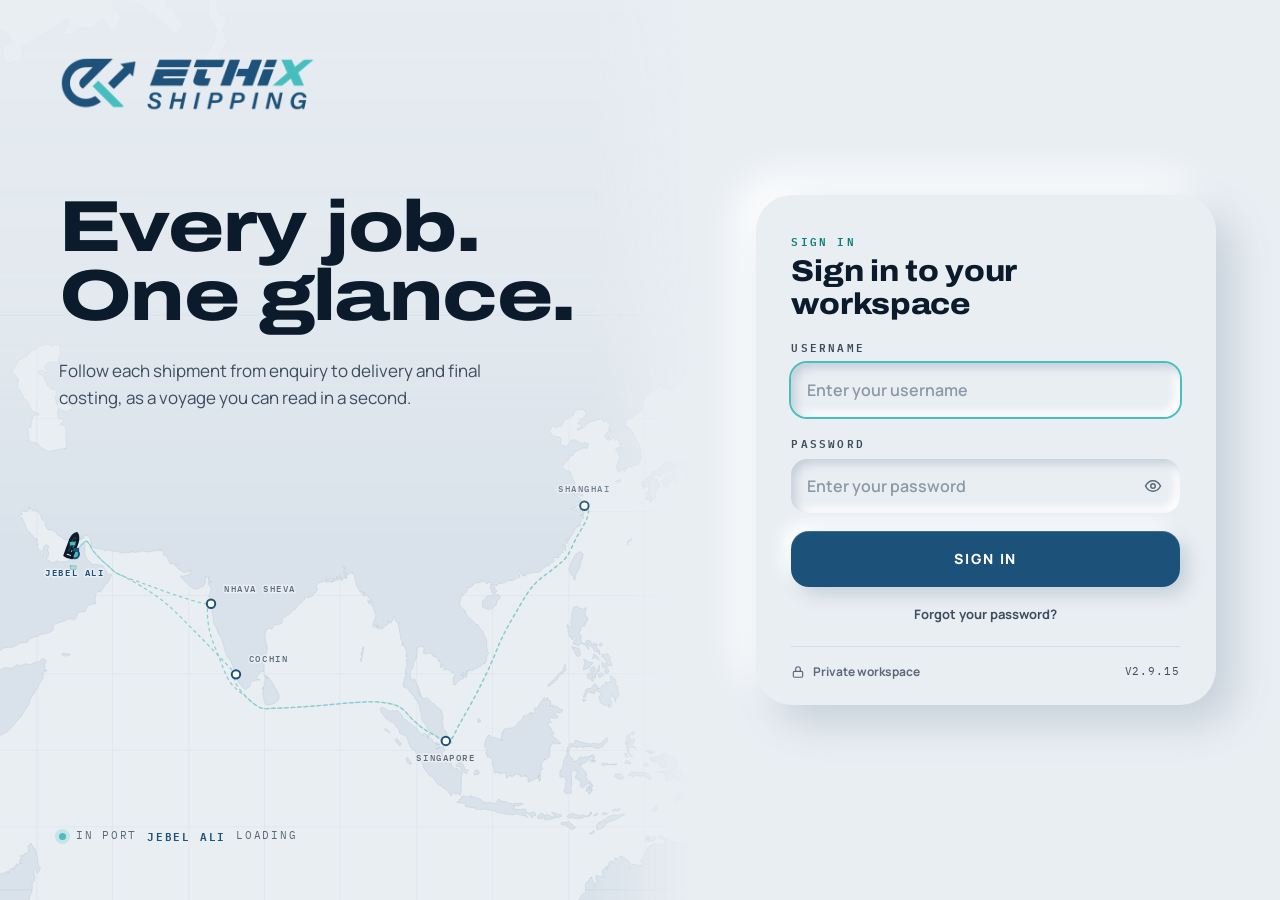
==== commit a0dfa5cb: "Add files via upload" ====
--- a/v2/index.html
+++ b/v2/index.html
@@ -96,7 +96,7 @@
 
       <div class="card-foot">
         <span class="foot-lock"><svg viewBox="0 0 24 24" width="14" height="14" aria-hidden="true"><rect x="4" y="11" width="16" height="10" rx="2"/><path d="M8 11V7a4 4 0 0 1 8 0v4"/></svg> Private workspace</span>
-        <span class="mono small">V2.9.14.1</span>
+        <span class="mono small">V2.9.15</span>
       </div>
     </div>
   </section>
--- a/v2/styles.css
+++ b/v2/styles.css
@@ -3182,3 +3182,183 @@
 .pk914-li-t small { font-size: 12px; color: var(--ink-2); line-height: 1.35; }
 .pk914-li-t i { font-style: normal; color: #B45309; font-weight: 600; }
 @media (max-width: 759px) { .pk914-list { min-width: 0; } }
+/* ===== v2.9.15 — Document reader (as approved: docs/approved/reader-si.jpg, reader-boe.jpg) ===== */
+.rd915-pg { padding: 34px 44px 40px; max-width: 1180px; color: var(--ink); }
+.rd915-kick { font: 600 11px var(--f-mono); letter-spacing: 0.2em; color: var(--teal-text); }
+.rd915-head h1 { margin: 6px 0 4px; font: 800 44px/1.08 var(--f-display); font-stretch: 118%; letter-spacing: -0.01em; color: var(--ink); }
+.rd915-sub { margin: 0 0 22px; font: 500 14px/1.5 var(--f-body); color: #4A5866; }
+.rd915-g { display: grid; grid-template-columns: 330px minmax(0, 1fr); gap: 22px; align-items: start; }
+.rd915-card { background: rgba(255,255,255,.78); border: 1px solid rgba(255,255,255,.9); border-radius: 22px; box-shadow: 0 18px 40px -26px rgba(11,27,43,.45); padding: 18px; position: sticky; top: 16px; }
+.rd915-drop { display: block; width: 100%; border: 1.5px dashed rgba(14,124,123,.45); border-radius: 16px; padding: 18px 14px; text-align: center; background: rgba(43,179,172,.06); color: #0E7C7B; cursor: pointer; transition: background .18s, border-color .18s, box-shadow .18s, transform .18s; font: inherit; }
+.rd915-drop:hover { background: rgba(43,179,172,.11); border-color: rgba(14,124,123,.7); }
+.rd915-drop:focus-visible { outline: none; box-shadow: 0 0 0 3px rgba(72,190,191,.35); }
+.rd915-dic { display: block; margin: 0 auto 6px; width: 19px; height: 19px; }
+.rd915-dic svg { stroke: currentColor; fill: none; stroke-width: 2; stroke-linecap: round; stroke-linejoin: round; }
+.rd915-drop b { display: block; font: 600 13px var(--f-body); color: #0E7C7B; }
+.rd915-drop small { display: block; font: 500 11.5px var(--f-body); color: #6A7885; margin-top: 4px; }
+body.rd915-over .rd915-drop { background: rgba(43,179,172,.16); border-color: #0E7C7B; border-style: solid; box-shadow: 0 0 0 4px rgba(72,190,191,.18), 0 14px 30px -18px rgba(14,124,123,.7); transform: scale(1.015); }
+.rd915-files { margin-top: 4px; }
+.rd915-file { display: flex; gap: 12px; align-items: center; padding: 12px 4px; border-bottom: 1px solid rgba(11,27,43,.06); position: relative; }
+.rd915-th { width: 38px; height: 48px; border-radius: 6px; background: repeating-linear-gradient(180deg, #F1F4F7 0 5px, #E2E8ED 5px 6px); border: 1px solid #D5DDE4; flex: none; overflow: hidden; box-shadow: 0 4px 10px -6px rgba(11,27,43,.35); }
+.rd915-th img { width: 100%; height: 100%; object-fit: cover; object-position: top; display: block; }
+.rd915-fn { min-width: 0; flex: 1; }
+.rd915-fn b { display: block; font: 600 12.5px var(--f-body); color: #0B1B2B; white-space: nowrap; overflow: hidden; text-overflow: ellipsis; }
+.rd915-fn small { display: block; font: 500 11px/1.45 var(--f-mono); color: #6A7885; margin-top: 2px; }
+.rd915-file.is-err .rd915-fn small { font-family: var(--f-body); color: #B42318; }
+.rd915-bar { display: block; height: 3px; border-radius: 3px; background: rgba(11,27,43,.08); margin-top: 7px; overflow: hidden; }
+.rd915-bar b { display: block; height: 100%; background: linear-gradient(90deg, #48BEBF, #0E7C7B); border-radius: 3px; transition: width .5s cubic-bezier(.2,.8,.2,1); }
+.rd915-st { flex: none; display: inline-flex; align-items: center; gap: 4px; font: 700 10px var(--f-mono); letter-spacing: .1em; color: #7A8794; white-space: nowrap; transition: opacity .15s; }
+.rd915-st svg { stroke: currentColor; fill: none; stroke-width: 2.6; stroke-linecap: round; stroke-linejoin: round; }
+.rd915-file.is-done .rd915-st, .rd915-file.is-part .rd915-st { color: #0E7C7B; }
+.rd915-file.is-read .rd915-st { color: #0E7C7B; }
+.rd915-file.is-read .rd915-st::after { content: ''; width: 6px; height: 6px; border-radius: 50%; background: #48BEBF; margin-left: 3px; animation: rd915pulse 1.1s ease-in-out infinite; }
+.rd915-file.is-wait .rd915-st { color: #A3661A; }
+.rd915-file.is-err .rd915-st { color: #B42318; }
+.rd915-x { position: absolute; right: 0; top: 50%; transform: translateY(-50%); width: 26px; height: 26px; border-radius: 8px; border: 1px solid rgba(11,27,43,.1); background: #fff; color: #5A6875; display: grid; place-items: center; opacity: 0; transition: opacity .15s; cursor: pointer; }
+.rd915-x svg { stroke: currentColor; fill: none; stroke-width: 2.2; stroke-linecap: round; }
+.rd915-file:hover .rd915-x, .rd915-x:focus-visible { opacity: 1; }
+.rd915-file:hover .rd915-x + .rd915-st, .rd915-file:hover .rd915-st { opacity: 0; }
+.rd915-file:hover .rd915-x ~ .rd915-st { opacity: 0; }
+.rd915-act { margin-top: 14px; }
+.rd915-go { width: 100%; height: 44px; border: 0; border-radius: 14px; background: #2BB3AC; color: #0B1B2B; font: 700 13.5px var(--f-body); display: inline-flex; align-items: center; justify-content: center; gap: 9px; box-shadow: 0 10px 22px -12px rgba(14,124,123,.85), inset 0 1px 0 rgba(255,255,255,.35); cursor: pointer; transition: background .15s, transform .12s, box-shadow .15s; }
+.rd915-go svg { stroke: currentColor; fill: none; stroke-width: 2; stroke-linecap: round; stroke-linejoin: round; }
+.rd915-go:hover { background: #36C2BB; box-shadow: 0 14px 26px -12px rgba(14,124,123,.9), inset 0 1px 0 rgba(255,255,255,.35); }
+.rd915-go:active { transform: translateY(1px); }
+.rd915-go:focus-visible { outline: none; box-shadow: 0 0 0 3px rgba(72,190,191,.45); }
+.rd915-go[disabled] { background: #DCE4EA; color: #7A8794; box-shadow: none; cursor: default; }
+.rd915-eta { margin-top: 8px; text-align: center; font: 500 11.5px var(--f-body); color: #6A7885; }
+.rd915-run { display: flex; align-items: center; gap: 9px; font: 600 12.5px/1.4 var(--f-body); color: #0B1B2B; padding: 4px 2px 10px; }
+.rd915-run b { font: 700 12.5px var(--f-mono); color: #A3661A; }
+.rd915-dot { width: 8px; height: 8px; border-radius: 50%; background: #48BEBF; flex: none; box-shadow: 0 0 0 4px rgba(72,190,191,.18); animation: rd915pulse 1.1s ease-in-out infinite; }
+.rd915-dot.is-wait { background: #E8A33D; box-shadow: 0 0 0 4px rgba(232,163,61,.18); }
+.rd915-stop { width: 100%; justify-content: center; }
+.rd915-msg { margin-bottom: 10px; padding: 10px 12px; border-radius: 12px; font: 600 12.5px/1.45 var(--f-body); }
+.rd915-msg.is-busy { background: rgba(232,163,61,.13); color: #8A5512; border: 1px solid rgba(232,163,61,.35); }
+.rd915-msg.is-err { background: rgba(217,45,32,.07); color: #B42318; border: 1px solid rgba(217,45,32,.22); }
+.rd915-all-done { display: flex; align-items: center; justify-content: center; gap: 7px; height: 40px; border-radius: 12px; background: rgba(43,179,172,.09); font: 700 12px var(--f-mono); letter-spacing: .06em; color: #0E7C7B; text-transform: uppercase; }
+.rd915-all-done svg { stroke: currentColor; fill: none; stroke-width: 2.6; stroke-linecap: round; stroke-linejoin: round; }
+.rd915-safe { margin-top: 14px; display: flex; gap: 10px; font: 500 11.5px/1.45 var(--f-body); color: #5A6875; }
+.rd915-safe svg { flex: none; margin-top: 1px; stroke: currentColor; fill: none; stroke-width: 2; }
+.rd915-again { display: block; margin: 10px 0 0 auto; border: 0; background: none; padding: 4px 2px; font: 600 12px var(--f-body); color: #0E7C7B; cursor: pointer; }
+.rd915-again:hover { text-decoration: underline; text-underline-offset: 3px; }
+.rd915-tabs { display: flex; gap: 6px; margin-bottom: 14px; align-items: center; }
+.rd915-tl { display: flex; gap: 6px; min-width: 0; }
+.rd915-tab { height: 34px; padding: 0 16px; border-radius: 99px; font: 700 11px var(--f-mono); letter-spacing: .12em; color: #3A4B5C; background: rgba(255,255,255,.6); border: 1px solid rgba(11,27,43,.1); display: inline-flex; align-items: center; white-space: nowrap; cursor: pointer; transition: background .15s, color .15s, border-color .15s; }
+.rd915-tab:hover { background: rgba(255,255,255,.9); }
+.rd915-tab.is-on { background: #0B1B2B; color: #fff; border-color: #0B1B2B; }
+.rd915-tab:focus-visible { outline: none; box-shadow: 0 0 0 3px rgba(72,190,191,.4); }
+.rd915-all { margin-left: auto; height: 36px; padding: 0 16px; border-radius: 12px; background: #2BB3AC; color: #0B1B2B; font: 700 12.5px var(--f-body); border: 0; display: inline-flex; gap: 8px; align-items: center; box-shadow: 0 8px 18px -10px rgba(14,124,123,.8); cursor: pointer; white-space: nowrap; flex: none; transition: background .15s; }
+.rd915-all svg { stroke: currentColor; fill: none; stroke-width: 2; stroke-linecap: round; stroke-linejoin: round; }
+.rd915-all:hover { background: #36C2BB; }
+.rd915-all[disabled] { background: rgba(255,255,255,.6); color: #9AA5B0; box-shadow: none; border: 1px solid rgba(11,27,43,.08); cursor: default; }
+.rd915-all.is-copied, .rd915-cp.is-copied { background: #0E7C7B; color: #fff; border-color: #0E7C7B; }
+.rd915-fl { display: grid; grid-template-columns: 1fr 1fr; gap: 10px; }
+.rd915-fl.is-boe { margin-top: 10px; }
+.rd915-f { background: rgba(255,255,255,.9); border: 1px solid rgba(11,27,43,.07); border-radius: 14px; padding: 11px 12px 11px 14px; position: relative; min-height: 64px; }
+.rd915-f.is-wide { grid-column: 1 / -1; }
+.rd915-f small { display: flex; flex-wrap: wrap; gap: 4px 8px; align-items: center; font: 600 9.5px var(--f-mono); letter-spacing: .16em; color: #6A7885; padding-right: 34px; }
+.rd915-f small em { font-style: normal; letter-spacing: .04em; color: #9AA5B0; font-weight: 500; }
+.rd915-chk { color: #A3661A; background: rgba(232,163,61,.15); border-radius: 5px; padding: 1px 5px; letter-spacing: .1em; font: 700 9.5px var(--f-mono); cursor: help; }
+.rd915-f pre { margin: 5px 34px 0 0; white-space: pre-wrap; word-break: break-word; font: 600 13px/1.45 var(--f-mono); color: #0B1B2B; letter-spacing: .01em; }
+.rd915-f pre.is-none { color: #9AA5B0; font-weight: 500; font-family: var(--f-body); font-size: 12.5px; }
+.rd915-why { margin-top: 5px; font: 500 11.5px/1.4 var(--f-body); color: #8A5512; }
+.rd915-cp { position: absolute; right: 10px; top: 10px; width: 28px; height: 28px; border-radius: 8px; border: 1px solid rgba(11,27,43,.1); background: #fff; display: grid; place-items: center; color: #0E7C7B; cursor: pointer; transition: background .15s, color .15s, border-color .15s, transform .12s; }
+.rd915-cp svg { stroke: currentColor; fill: none; stroke-width: 2; stroke-linecap: round; stroke-linejoin: round; }
+.rd915-cp:hover { background: #F1FAF9; border-color: rgba(14,124,123,.35); }
+.rd915-cp:active { transform: scale(.94); }
+.rd915-cp:focus-visible { outline: none; box-shadow: 0 0 0 3px rgba(72,190,191,.4); }
+.rd915-f.is-chk { border-color: rgba(232,163,61,.55); background: rgba(255,250,240,.95); }
+.rd915-sk { display: block; height: 12px; width: 72%; margin-top: 10px; border-radius: 6px; background: linear-gradient(90deg, rgba(11,27,43,.06) 0%, rgba(11,27,43,.11) 40%, rgba(11,27,43,.06) 80%); background-size: 220% 100%; animation: rd915sk 1.3s linear infinite; }
+.rd915-sk.is-s { width: 46%; margin-top: 8px; }
+@keyframes rd915sk { from { background-position: 120% 0; } to { background-position: -100% 0; } }
+@keyframes rd915pulse { 0%, 100% { opacity: 1; } 50% { opacity: .35; } }
+.rd915-tw { background: rgba(255,255,255,.9); border-radius: 14px; overflow-x: auto; overflow-y: hidden; border: 1px solid rgba(11,27,43,.05); }
+.rd915-tb { width: 100%; border-collapse: collapse; font: 500 12px/1.4 var(--f-body); }
+.rd915-tb th { text-align: left; font: 600 9.5px/1.35 var(--f-mono); letter-spacing: .14em; color: #6A7885; padding: 10px 8px; background: rgba(241,244,247,.9); vertical-align: bottom; }
+.rd915-tb td { padding: 10px 8px; border-top: 1px solid rgba(11,27,43,.06); color: #0B1B2B; vertical-align: middle; }
+.rd915-tb td.m { font: 600 12px var(--f-mono); white-space: nowrap; }
+.rd915-tb td.rd915-v { white-space: nowrap; }
+.rd915-cur { display: block; }
+.rd915-tb td.m.is-chk { color: #8A5512; }
+.rd915-tb td .rd915-chk { margin-left: 6px; font-size: 8.5px; }
+.rd915-tb .rd915-d { min-width: 130px; }
+.rd915-tb .rd915-n { color: #6A7885; }
+.rd915-tb .is-none { color: #9AA5B0; }
+.rd915-tb tr.is-chk td { background: rgba(255,250,240,.7); }
+.rd915-tb tfoot td { font-weight: 700; background: rgba(241,244,247,.6); }
+.rd915-tb tr.is-empty td { padding: 26px 16px; text-align: center; font: 500 12.5px var(--f-body); color: #6A7885; }
+.rd915-tb tr.is-sk td { padding: 16px 12px; }
+.rd915-tb tr.is-sk .rd915-sk { margin: 0; width: 88%; }
+.rd915-lc { width: 34px; padding: 6px 8px 6px 0 !important; }
+.rd915-cp.is-line { position: static; width: 26px; height: 26px; opacity: 0; }
+.rd915-tb tbody tr:hover .rd915-cp.is-line, .rd915-cp.is-line:focus-visible, .rd915-cp.is-line.is-copied { opacity: 1; }
+.rd915-note { margin-top: 12px; font: 500 11.5px/1.5 var(--f-body); color: #6A7885; }
+.rd915-note.is-chk span { color: #8A5512; font-weight: 600; }
+.rd915-hsn { color: #8A5512; font-weight: 600; }
+.rd915-nohs { color: #C98A2E; font-weight: 700; }
+.rd915-empty { display: flex; flex-direction: column; align-items: center; gap: 10px; padding: 40px 20px; border-radius: 16px; border: 1.5px dashed rgba(11,27,43,.1); text-align: center; font: 500 12.5px/1.5 var(--f-body); color: #6A7885; background: rgba(255,255,255,.45); }
+.rd915-empty svg { stroke: #9AA5B0; fill: none; stroke-width: 1.8; stroke-linecap: round; stroke-linejoin: round; }
+.rd915-pages { display: grid; gap: 10px; }
+.rd915-pgx { background: rgba(255,255,255,.9); border: 1px solid rgba(11,27,43,.07); border-radius: 14px; padding: 12px 14px 14px; position: relative; }
+.rd915-pgx header { display: flex; gap: 10px; align-items: baseline; padding-right: 36px; }
+.rd915-pgx header b { font: 600 9.5px var(--f-mono); letter-spacing: .16em; color: #0E7C7B; }
+.rd915-pgx header em { font: 500 10.5px var(--f-mono); font-style: normal; color: #9AA5B0; white-space: nowrap; overflow: hidden; text-overflow: ellipsis; }
+.rd915-pgx pre { margin: 8px 0 0; max-height: 420px; overflow: auto; white-space: pre-wrap; word-break: break-word; font: 500 12px/1.55 var(--f-mono); color: #0B1B2B; }
+.rd915-body.is-wait .rd915-f { border-style: dashed; }
+/* the capsule for "Groq is busy": an amber hourglass instead of the tick */
+.save-pill.is-wait915 .sp-tick { background: #E8A33D; }
+.save-pill.is-wait915 .sp-tick svg { display: none; }
+.save-pill.is-wait915 .sp-tick::after { content: ''; width: 11px; height: 11px; background: center / contain no-repeat url("data:image/svg+xml,%3Csvg xmlns='http://www.w3.org/2000/svg' viewBox='0 0 24 24' fill='none' stroke='%23fff' stroke-width='2.6' stroke-linecap='round' stroke-linejoin='round'%3E%3Cpath d='M6 3h12M6 21h12M7 3c0 5 10 5 10 9s-10 4-10 9M17 3c0 5-10 5-10 9s10 4 10 9'/%3E%3C/svg%3E"); }
+@media (prefers-reduced-motion: reduce) { .rd915-sk, .rd915-dot, .rd915-file.is-read .rd915-st::after { animation: none; } .rd915-drop { transition: none; } }
+@media (hover: none) { .rd915-x { opacity: 1; } .rd915-file .rd915-st { margin-right: 32px; } .rd915-cp.is-line { opacity: 1; } }
+/* narrower laptops / tablets */
+@media (max-width: 1279px) and (min-width: 760px) {
+  .rd915-g { grid-template-columns: 300px minmax(0, 1fr); gap: 18px; }
+  .rd915-pg { padding: 30px 30px 40px; }
+  .rd915-tabs { flex-wrap: wrap; }
+  .rd915-tb th, .rd915-tb td { padding: 9px 7px; }
+}
+@media (max-width: 1023px) and (min-width: 760px) {
+  .rd915-g { grid-template-columns: minmax(0, 1fr); }
+  .rd915-card { position: static; }
+}
+/* phone */
+@media (max-width: 759px) {
+  .rd915-pg { padding: 18px 16px 110px; }
+  .rd915-head h1 { font-size: 32px; }
+  .rd915-sub { font-size: 13px; margin-bottom: 16px; }
+  .rd915-g { grid-template-columns: minmax(0, 1fr); gap: 16px; }
+  .rd915-card { position: static; padding: 14px; border-radius: 20px; }
+  .rd915-drop { padding: 16px 12px; }
+  .rd915-tabs { flex-wrap: wrap; gap: 10px; margin-bottom: 12px; }
+  .rd915-tl { display: grid; grid-template-columns: 1fr 1.45fr 1fr; gap: 6px; width: 100%; }
+  .rd915-tab { height: 44px; padding: 0 8px; justify-content: center; text-align: center; white-space: normal; font-size: 10px; line-height: 1.3; letter-spacing: .1em; border-radius: 14px; }
+  .rd915-all { width: 100%; height: 44px; justify-content: center; border-radius: 14px; font-size: 13.5px; }
+  .rd915-fl { grid-template-columns: minmax(0, 1fr); }
+  .rd915-f pre { font-size: 12.5px; }
+  .rd915-cp { width: 32px; height: 32px; }
+  .rd915-tw { background: none; border: 0; border-radius: 0; overflow: visible; }
+  .rd915-tb, .rd915-tb tbody, .rd915-tb tfoot { display: block; }
+  .rd915-tb thead { display: none; }
+  .rd915-tb tr { display: grid; grid-template-columns: repeat(3, minmax(0, 1fr)); gap: 8px 10px; background: rgba(255,255,255,.92); border: 1px solid rgba(11,27,43,.07); border-radius: 14px; padding: 12px 14px; margin-bottom: 10px; position: relative; }
+  .rd915-tb td { display: block; padding: 0; border: 0; min-width: 0; background: none !important; }
+  .rd915-tb td[data-k]::before { content: attr(data-k); display: block; font: 600 8.5px var(--f-mono); letter-spacing: .14em; color: #9AA5B0; margin-bottom: 2px; }
+  .rd915-tb td.rd915-n { position: absolute; left: 14px; top: 12px; font: 700 10px var(--f-mono); color: #0E7C7B; }
+  .rd915-tb td.rd915-n::before { display: none; }
+  .rd915-tb td[data-k="HS CODE"] { grid-column: 1 / -1; padding-left: 26px; font-size: 13px; }
+  .rd915-tb td[data-k="HS CODE"]::before { display: none; }
+  .rd915-tb td.rd915-d { grid-column: 1 / -1; font: 600 13px/1.4 var(--f-body); }
+  .rd915-tb td.rd915-d::before { display: none; }
+  .rd915-tb td.m { white-space: normal; word-break: break-word; }
+  .rd915-tb td.rd915-lc { position: absolute; right: 10px; top: 8px; width: auto; padding: 0 !important; }
+  .rd915-tb tr.is-chk { border-color: rgba(232,163,61,.55); background: rgba(255,250,240,.95); }
+  .rd915-tb tfoot tr { background: #0B1B2B; border-color: #0B1B2B; color: #fff; }
+  .rd915-tb tfoot td { color: #fff; font-weight: 700; }
+  .rd915-tb tfoot td:first-child { display: none; }
+  .rd915-tb tfoot td[colspan] { grid-column: 1 / -1; font: 700 10px/1.4 var(--f-mono); letter-spacing: .1em; color: #8FE0DF; }
+  .rd915-tb tfoot td[data-k]::before { color: rgba(255,255,255,.55); }
+  .rd915-tb tfoot td:last-child { display: none; }
+  .rd915-tb tr.is-empty, .rd915-tb tr.is-sk { display: block; }
+  .rd915-tb tr.is-empty td, .rd915-tb tr.is-sk td { padding: 18px 8px; }
+  .rd915-pgx pre { max-height: 340px; }
+}
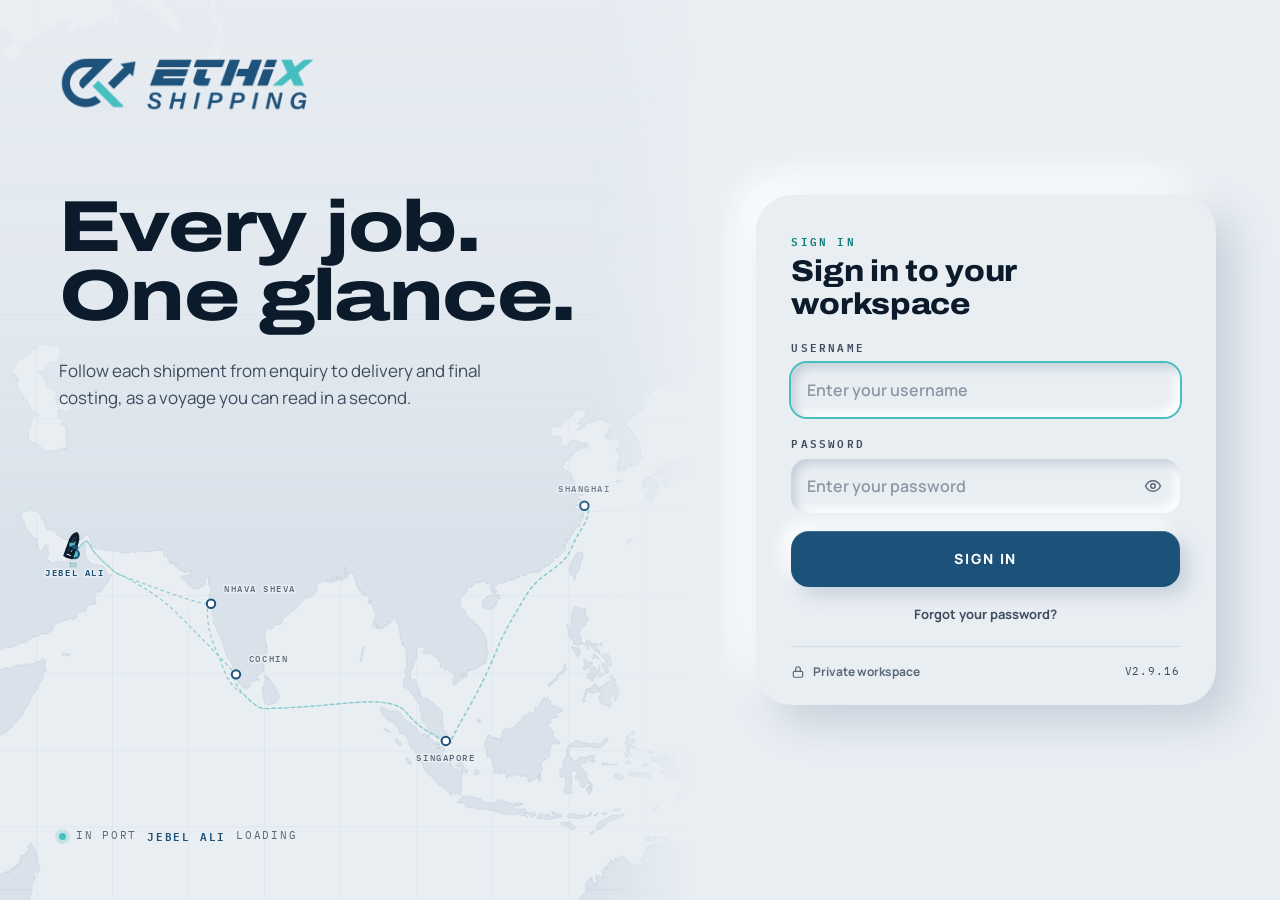
==== commit 2a02c091: "Add files via upload" ====
--- a/v2/index.html
+++ b/v2/index.html
@@ -96,7 +96,7 @@
 
       <div class="card-foot">
         <span class="foot-lock"><svg viewBox="0 0 24 24" width="14" height="14" aria-hidden="true"><rect x="4" y="11" width="16" height="10" rx="2"/><path d="M8 11V7a4 4 0 0 1 8 0v4"/></svg> Private workspace</span>
-        <span class="mono small">V2.9.15</span>
+        <span class="mono small">V2.9.16</span>
       </div>
     </div>
   </section>
--- a/v2/styles.css
+++ b/v2/styles.css
@@ -3033,7 +3033,7 @@
 .c912-r.is-done913:hover b, .c912-r.is-done913:hover span, .c912-r.is-done913:focus-visible b, .c912-r.is-done913:focus-visible span { opacity: 0.85; }
 
 /* ===================================================================================================================
-   v2.9.14 — 10 Arrange Home · 11 Face ID / fingerprint unlock
+   v2.9.14 — 10 Arrange Home
    =================================================================================================================== */
 
 /* ---------- 10 · Home in each person's order (grid areas from --h914-*) ---------- */
@@ -3122,66 +3122,6 @@
 .a914-hint .is-s914 { display: none; }
 @media (max-width: 759px) { .a914-hint .is-s914 { display: inline; } }
 
-/* ---------- 11 · the sign-in card: unlock with Face ID / fingerprint, and the offer after a password sign-in ---------- */
-#signinCard.is-pk914 > :not(.pk914) { display: none !important; }
-.pk914 { display: flex; flex-direction: column; align-items: center; text-align: center; padding: 8px 6px 4px; animation: pk914In 0.4s var(--ease) both; }
-@keyframes pk914In { from { opacity: 0; transform: translateY(6px); } to { opacity: 1; transform: none; } }
-.pk914-av { width: 72px; height: 72px; margin: 0 auto 14px; border-radius: 50%; background: linear-gradient(140deg, #2BB3AC, #1F4E79); color: #FFFFFF;
-  display: grid; place-items: center; font: 800 28px var(--f-display); box-shadow: 0 14px 30px -14px rgba(14, 124, 123, 0.8); }
-.pk914-k { color: #0E7C7B; }
-.pk914-name { margin: 4px 0 2px; font: 800 34px/1.1 var(--f-display); font-stretch: 112%; color: #0B1B2B; letter-spacing: -0.01em; }
-.pk914-name.is-q { font-size: 26px; max-width: 320px; }
-.pk914-dev { font: 500 12.5px var(--f-mono); color: #6A7885; }
-.pk914-go { margin: 22px auto 12px; width: 100%; max-width: 320px; height: 54px; border-radius: 16px; border: 0; background: #0B1B2B; color: #FFFFFF;
-  display: flex; align-items: center; justify-content: center; gap: 12px; font: 700 15px var(--f-body); cursor: pointer;
-  box-shadow: 0 14px 28px -14px rgba(11, 27, 43, 0.9); transition: transform 0.15s var(--ease), box-shadow 0.2s var(--ease), background 0.2s; }
-.pk914-go svg { color: #6FE0D8; flex: none; }
-.pk914-go:hover:not(:disabled) { transform: translateY(-1px); box-shadow: 0 18px 32px -14px rgba(11, 27, 43, 0.95); }
-.pk914-go:active:not(:disabled) { transform: translateY(0) scale(0.99); }
-.pk914-go:focus-visible { outline: 2px solid #2BB3AC; outline-offset: 3px; }
-.pk914-go:disabled { cursor: progress; }
-.pk914-go.is-busy914 svg { animation: pk914Pulse 1.2s ease-in-out infinite; }
-@keyframes pk914Pulse { 0%, 100% { opacity: 1; transform: scale(1); } 50% { opacity: 0.45; transform: scale(0.92); } }
-.pk914-go.is-ok914 { background: #0E7C7B; }
-.pk914-go.is-ok914 svg { animation: none; color: #FFFFFF; }
-.pk914-msg { display: none; max-width: 320px; margin: -2px auto 10px; font: 600 12.5px/1.45 var(--f-body); color: var(--red-text); }
-.pk914-msg.is-on { display: block; }
-.pk914-pw { background: none; border: 0; padding: 4px 6px; font: 600 13px var(--f-body); color: #0E7C7B; margin-bottom: 14px; cursor: pointer; border-radius: 8px; }
-.pk914-pw:hover { color: #0B5F5E; text-decoration: underline; text-underline-offset: 3px; }
-.pk914-pw:focus-visible { outline: 2px solid #2BB3AC; outline-offset: 2px; }
-.pk914-note { margin: 0 auto; max-width: 300px; font: 500 12px/1.5 var(--f-body); color: #6A7885; }
-@media (max-width: 759px) {
-  .pk914 { padding: 18px 4px 10px; }
-  .pk914-av { width: 84px; height: 84px; font-size: 32px; margin-bottom: 18px; }
-  .pk914-name { font-size: 40px; }
-  .pk914-name.is-q { font-size: 28px; }
-  .pk914-go { height: 58px; max-width: none; font-size: 16px; border-radius: 18px; }
-  .pk914-note { font-size: 13px; max-width: 330px; }
-}
-
-/* My account: Face ID on this device */
-.pk914-acct { display: grid; grid-template-columns: 40px minmax(0, 1fr) auto; align-items: center; gap: 12px; padding: 14px 16px; }
-.pk914-acct-ic { width: 40px; height: 40px; border-radius: 12px; background: #0B1B2B; color: #6FE0D8; display: grid; place-items: center; }
-.pk914-acct .tile-title { white-space: normal; line-height: 1.45; letter-spacing: 0.14em; }
-.pk914-acct-t p { margin: 4px 0 0; font-size: 12.5px; line-height: 1.4; color: var(--ink-2); }
-.pk914-acct-t .pk914-on { color: #0E7C7B; }
-.pk914-acct-msg:empty { display: none; }
-.pk914-acct-msg { color: var(--red-text) !important; font-weight: 600; }
-
-/* Admin · People: each person's devices */
-.pk914-chip { display: flex; align-items: center; gap: 6px; width: max-content; max-width: 100%; margin-top: 6px; padding: 3px 10px 3px 8px; border-radius: 999px;
-  border: 1px solid rgba(14, 124, 123, 0.28); background: rgba(72, 190, 191, 0.1); color: #0E7C7B; font: 600 11.5px var(--f-body); cursor: pointer; transition: background 0.15s, border-color 0.15s; }
-.pk914-chip:hover { background: rgba(72, 190, 191, 0.18); border-color: rgba(14, 124, 123, 0.45); }
-.pk914-chip svg { flex: none; }
-.pk914-chip span { overflow: hidden; text-overflow: ellipsis; white-space: nowrap; }
-.pk914-list { list-style: none; margin: 4px 0 10px; padding: 0; display: flex; flex-direction: column; gap: 8px; min-width: 300px; }
-.pk914-list li { display: grid; grid-template-columns: 36px minmax(0, 1fr) auto; align-items: center; gap: 10px; padding: 10px 10px 10px 10px; border-radius: 14px; border: 1px solid var(--line); background: #FFFFFF; }
-.pk914-li-ic { width: 36px; height: 36px; border-radius: 11px; background: var(--fog); color: var(--navy); display: grid; place-items: center; }
-.pk914-li-t { min-width: 0; display: flex; flex-direction: column; gap: 2px; }
-.pk914-li-t b { font-size: 14px; color: var(--ink); }
-.pk914-li-t small { font-size: 12px; color: var(--ink-2); line-height: 1.35; }
-.pk914-li-t i { font-style: normal; color: #B45309; font-weight: 600; }
-@media (max-width: 759px) { .pk914-list { min-width: 0; } }
 /* ===== v2.9.15 — Document reader (as approved: docs/approved/reader-si.jpg, reader-boe.jpg) ===== */
 .rd915-pg { padding: 34px 44px 40px; max-width: 1180px; color: var(--ink); }
 .rd915-kick { font: 600 11px var(--f-mono); letter-spacing: 0.2em; color: var(--teal-text); }
@@ -3362,3 +3302,53 @@
   .rd915-tb tr.is-empty td, .rd915-tb tr.is-sk td { padding: 18px 8px; }
   .rd915-pgx pre { max-height: 340px; }
 }
+/* ===== v2.9.16 — Document reader: Read (free first) · the page picker ===== */
+/* the page picker: every page of a file as a small thumbnail with a tick; the kind under it once it is known */
+.rd916-strip { display: grid; grid-template-columns: repeat(auto-fill, minmax(58px, 1fr)); gap: 10px 8px; padding: 2px 2px 14px; border-bottom: 1px solid rgba(11,27,43,.06); }
+.rd916-pt { display: flex; flex-direction: column; align-items: center; gap: 5px; min-width: 0; padding: 0; border: 0; background: none; cursor: pointer; font: inherit; color: inherit; -webkit-tap-highlight-color: transparent; }
+.rd916-pt[disabled] { cursor: default; }
+.rd916-im { position: relative; display: block; width: 100%; aspect-ratio: 4 / 5; border-radius: 9px; overflow: hidden; background: repeating-linear-gradient(180deg, #F1F4F7 0 5px, #E2E8ED 5px 6px); border: 1px solid #D5DDE4; box-shadow: 0 6px 14px -9px rgba(11,27,43,.45); transition: transform .18s cubic-bezier(.2,.8,.2,1), box-shadow .18s, border-color .18s, opacity .18s; }
+.rd916-im img { width: 100%; height: 100%; object-fit: cover; object-position: top; display: block; transition: filter .18s, opacity .18s; }
+.rd916-tk { position: absolute; top: 5px; right: 5px; width: 18px; height: 18px; border-radius: 50%; display: grid; place-items: center; background: #2BB3AC; color: #fff; box-shadow: 0 0 0 2px #fff, 0 3px 8px -2px rgba(14,124,123,.7); transition: background .15s, box-shadow .15s, transform .15s; }
+.rd916-tk svg { stroke: currentColor; fill: none; stroke-width: 3.2; stroke-linecap: round; stroke-linejoin: round; }
+.rd916-no { position: absolute; left: 5px; bottom: 5px; min-width: 16px; padding: 1px 4px; border-radius: 5px; background: rgba(255,255,255,.9); backdrop-filter: blur(4px); -webkit-backdrop-filter: blur(4px); font: 700 9.5px/1.35 var(--f-mono); color: #0B1B2B; text-align: center; box-shadow: 0 1px 3px rgba(11,27,43,.18); }
+.rd916-kd { display: block; max-width: 100%; font: 700 8px/1.2 var(--f-mono); letter-spacing: .06em; font-style: normal; color: #7A8794; text-align: center; white-space: nowrap; overflow: hidden; text-overflow: ellipsis; min-height: 10px; }
+.rd916-kd.is-inv { color: #0E7C7B; }
+.rd916-kd.is-pl { color: #1C5179; }
+.rd916-pt:not([disabled]):hover .rd916-im { transform: translateY(-1px); box-shadow: 0 10px 18px -10px rgba(11,27,43,.55); border-color: #B9C6D1; }
+.rd916-pt:focus-visible { outline: none; }
+.rd916-pt:focus-visible .rd916-im { box-shadow: 0 0 0 3px rgba(72,190,191,.45); }
+/* left out: faded, no tick */
+.rd916-pt.is-off .rd916-im { border-style: dashed; border-color: #C3CDD6; box-shadow: none; background: #F4F7F9; }
+.rd916-pt.is-off .rd916-im img { filter: grayscale(1); opacity: .35; }
+.rd916-pt.is-off .rd916-tk { background: rgba(255,255,255,.95); box-shadow: 0 0 0 1.5px #B8C3CD inset; }
+.rd916-pt.is-off .rd916-tk svg { opacity: 0; }
+.rd916-pt.is-off .rd916-kd { opacity: .55; }
+/* reading now · read · a page with gaps */
+.rd916-pt.is-read .rd916-im { border-color: #48BEBF; animation: rd916ring 1.2s ease-in-out infinite; }
+@keyframes rd916ring { 0%, 100% { box-shadow: 0 0 0 0 rgba(72,190,191,.0); } 50% { box-shadow: 0 0 0 3px rgba(72,190,191,.35); } }
+.rd916-pt.is-gap .rd916-tk { background: #E8A33D; box-shadow: 0 0 0 2px #fff, 0 3px 8px -2px rgba(181,71,8,.6); }
+.rd916-pt.is-err .rd916-im { border-color: rgba(217,45,32,.45); }
+/* Read (free) → how it was read · Fill the gaps with Groq · Read with Groq (the second way) */
+.rd916-how { margin-top: 8px; text-align: center; font: 500 11.5px var(--f-body); color: #6A7885; }
+.rd915-go.rd916-fill { margin-top: 12px; background: #fff; color: #0E7C7B; border: 1.5px solid rgba(14,124,123,.55); box-shadow: 0 8px 18px -14px rgba(14,124,123,.8); }
+.rd915-go.rd916-fill:hover { background: rgba(43,179,172,.08); border-color: #0E7C7B; box-shadow: 0 10px 20px -14px rgba(14,124,123,.9); }
+.rd916-alt { display: flex; width: 100%; align-items: center; justify-content: center; gap: 8px; flex-wrap: wrap; margin-top: 10px; min-height: 40px; padding: 8px 12px; border-radius: 13px; border: 1px solid rgba(11,27,43,.1); background: rgba(255,255,255,.7); font: 600 12.5px var(--f-body); color: #1C5179; cursor: pointer; transition: background .15s, border-color .15s, box-shadow .15s; }
+.rd916-alt small { font: 500 11px var(--f-body); color: #7A8794; }
+.rd916-alt:hover { background: #fff; border-color: rgba(28,81,121,.28); box-shadow: 0 8px 18px -14px rgba(11,27,43,.5); }
+.rd916-alt:focus-visible { outline: none; box-shadow: 0 0 0 3px rgba(72,190,191,.4); }
+.rd916-none { padding: 11px 12px; border-radius: 12px; background: rgba(11,27,43,.04); text-align: center; font: 600 12.5px var(--f-body); color: #4A5866; }
+@media (prefers-reduced-motion: reduce) { .rd916-pt.is-read .rd916-im { animation: none; box-shadow: 0 0 0 2px rgba(72,190,191,.45); } .rd916-im, .rd916-tk { transition: none; } }
+@media (max-width: 759px) {
+  .rd916-strip { grid-template-columns: repeat(auto-fill, minmax(62px, 1fr)); gap: 12px 10px; }
+  .rd916-tk { width: 20px; height: 20px; }
+  .rd916-alt { min-height: 44px; }
+}
+/* the BOE table: all ten columns fit on a laptop, even with long weights (27,440.000) and two invoices */
+@media (min-width: 760px) {
+  .rd915-tb th, .rd915-tb td { padding-left: 6px; padding-right: 6px; }
+  .rd915-tb th:first-child, .rd915-tb td:first-child { padding-left: 12px; }
+  .rd915-tb .rd915-d { min-width: 96px; }
+  .rd915-tb td.m { font-size: 11.5px; }
+  .rd915-tb td.rd915-lc { padding-right: 8px; }
+}
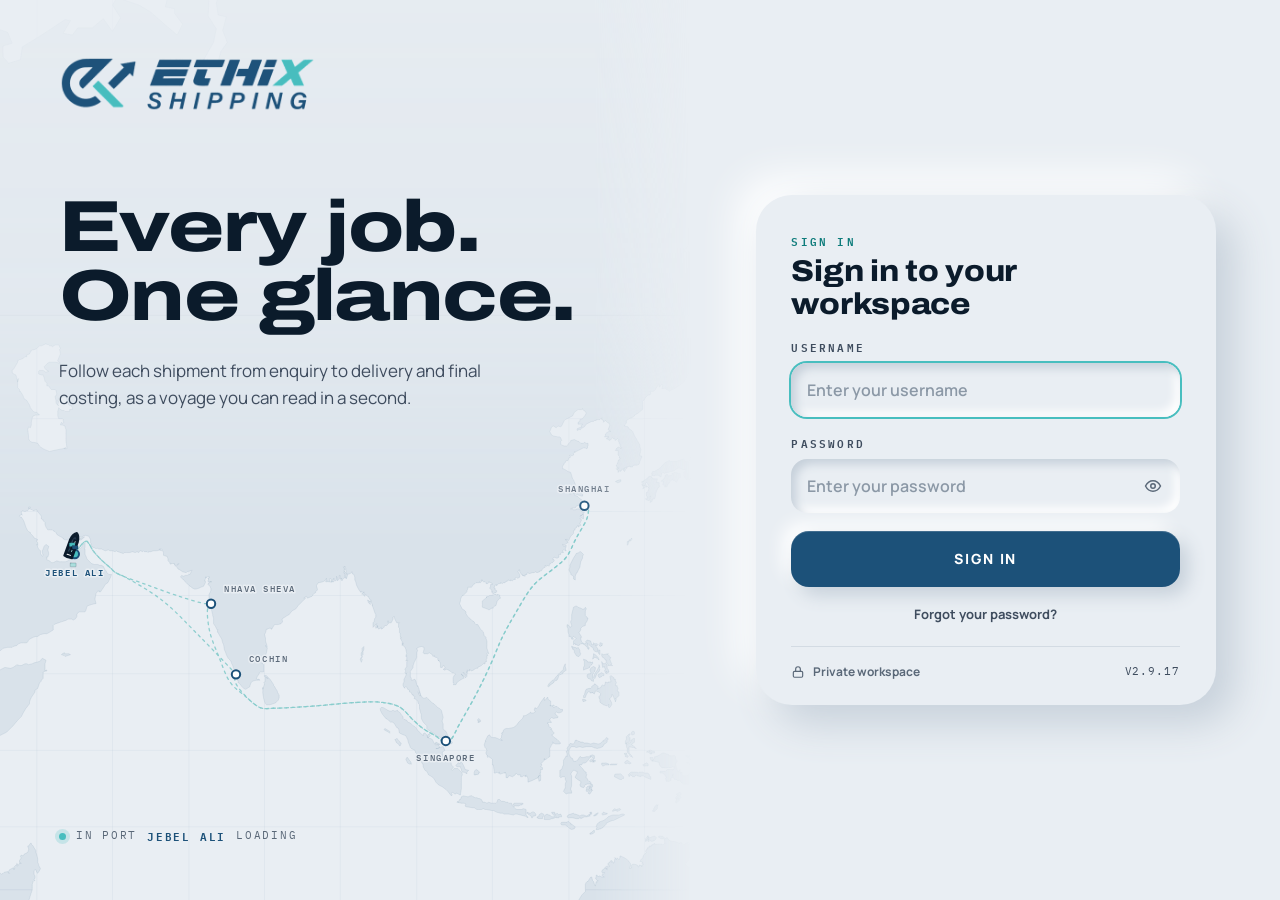
==== commit e7531299: "Add files via upload" ====
--- a/v2/index.html
+++ b/v2/index.html
@@ -96,7 +96,7 @@
 
       <div class="card-foot">
         <span class="foot-lock"><svg viewBox="0 0 24 24" width="14" height="14" aria-hidden="true"><rect x="4" y="11" width="16" height="10" rx="2"/><path d="M8 11V7a4 4 0 0 1 8 0v4"/></svg> Private workspace</span>
-        <span class="mono small">V2.9.16</span>
+        <span class="mono small">V2.9.17</span>
       </div>
     </div>
   </section>
--- a/v2/styles.css
+++ b/v2/styles.css
@@ -3352,3 +3352,89 @@
   .rd915-tb td.m { font-size: 11.5px; }
   .rd915-tb td.rd915-lc { padding-right: 8px; }
 }
+/* ==================================================================== v2.9.17 — FOR DUBAI TRADE (BOE / ED)
+   Dubai Trade's "Customs Declaration" boxes — its order and box numbers — every value copies with one tap. */
+.dt917 { display: grid; gap: 16px; }
+.dt917-type { display: flex; gap: 4px; padding: 4px; border-radius: 14px; background: rgba(11,27,43,.045); border: 1px solid rgba(11,27,43,.06); width: max-content; max-width: 100%; }
+.dt917-tp { height: 32px; padding: 0 14px; border: 0; border-radius: 10px; background: transparent; font: 600 12.5px var(--f-body); color: #3A4B5C; cursor: pointer; white-space: nowrap; transition: background .15s, color .15s, box-shadow .15s; }
+.dt917-tp:hover { background: rgba(255,255,255,.7); color: #0B1B2B; }
+.dt917-tp.is-on { background: #fff; color: #0B1B2B; box-shadow: 0 1px 2px rgba(11,27,43,.08), 0 6px 14px -8px rgba(11,27,43,.25); }
+.dt917-tp:focus-visible { outline: none; box-shadow: 0 0 0 3px rgba(72,190,191,.4); }
+.dt917-s h3 { display: flex; align-items: baseline; gap: 10px; margin: 0 0 8px 2px; font: 700 10.5px var(--f-mono); letter-spacing: .16em; color: #0B1B2B; }
+.dt917-s h3::before { content: ''; width: 3px; height: 11px; border-radius: 2px; background: #48BEBF; align-self: center; }
+.dt917-s h3 em { font-style: normal; font-weight: 500; letter-spacing: .08em; color: #9AA5B0; }
+.dt917-g { display: grid; grid-template-columns: repeat(5, minmax(0, 1fr)); background: rgba(255,255,255,.96); border: 1px solid #E3E8ED; border-radius: 14px; overflow: hidden; position: relative; z-index: 0; }
+.dt917-g.is-1 { grid-template-columns: minmax(0, 1fr); }
+.dt917-b { position: relative; background: rgba(255,255,255,.96); padding: 9px 11px 10px; min-width: 0; display: flex; flex-direction: column; gap: 5px; }
+.dt917-b.is-2 { grid-column: span 2; } .dt917-b.is-3 { grid-column: span 3; } .dt917-b.is-5 { grid-column: 1 / -1; }
+.dt917-b small { padding-right: 16px; display: flex; flex-wrap: wrap; align-items: center; gap: 2px 6px; font: 600 9px/1.35 var(--f-mono); letter-spacing: .12em; color: #6A7885; }
+.dt917 sup { font: 700 8px var(--f-mono); letter-spacing: .02em; color: #0E7C7B; vertical-align: super; margin-left: 2px; }
+.dt917-b::after { content: ''; position: absolute; inset: 0 -1px -1px 0; border-right: 1px solid #E8ECF0; border-bottom: 1px solid #E8ECF0; z-index: 1; pointer-events: none; }   /* gridlines above every box */
+.dt917-b.is-chk { background: rgba(255,250,240,.98); box-shadow: inset 0 0 0 1px rgba(232,163,61,.5); }
+.dt917-b .rd915-chk { font-size: 8.5px; }
+.dt917-v { display: inline-flex; align-items: center; gap: 7px; max-width: 100%; margin: -3px -6px; padding: 3px 6px; border: 0; border-radius: 7px; background: transparent; text-align: left; cursor: pointer;
+  font: 600 13px/1.4 var(--f-body); color: #0B1B2B; font-variant-numeric: tabular-nums; transition: background .15s, color .15s; }
+.dt917-v span { overflow-wrap: break-word; word-break: normal; hyphens: none; }
+.dt917-v svg { position: absolute; top: 9px; right: 9px; flex: none; stroke: currentColor; fill: none; stroke-width: 2; stroke-linecap: round; stroke-linejoin: round; color: #0E7C7B; opacity: 0; transition: opacity .15s; }
+.dt917-v:hover { background: #F1FAF9; }
+.dt917-v:hover svg, .dt917-v:focus-visible svg { opacity: 1; }
+.dt917-v:focus-visible { outline: none; box-shadow: 0 0 0 2px rgba(72,190,191,.5); }
+.dt917-v.is-copied { background: #0E7C7B; color: #fff; }
+.dt917-v.is-copied svg { opacity: 1; color: #0E7C7B; }
+.dt917-v.is-none { cursor: default; color: #C3CBD3; font-weight: 500; }
+.dt917-b .rd915-sk { margin-top: 2px; width: 64%; }
+.dt917-mk { display: flex; align-items: center; gap: 10px; flex-wrap: wrap; }
+.dt917-job { font: 700 9px var(--f-mono); font-style: normal; letter-spacing: .12em; color: #9AA5B0; border: 1px dashed rgba(11,27,43,.22); border-radius: 6px; padding: 3px 7px; }
+.dt917-tb th { white-space: nowrap; }
+.dt917-tb.is-l th, .dt917-tb.is-i th { white-space: normal; }
+.dt917-tb td { padding: 8px 8px; }
+.dt917-tb td .dt917-v { margin: -3px -6px; }
+.dt917-tb td.m .dt917-v { font: 600 12px/1.4 var(--f-mono); letter-spacing: .01em; }
+.dt917-tb td:not(.m) .dt917-v { font: 600 12px/1.4 var(--f-body); }
+.dt917-tb.is-c td { width: 25%; }
+.dt917-tb th sup { margin-left: 3px; }
+.dt917-tb.is-i td, .dt917-tb.is-l td { vertical-align: top; }
+.dt917-tb .dt917-gh td { background: rgba(241,244,247,.7); font: 600 9.5px var(--f-mono); letter-spacing: .14em; color: #6A7885; padding: 7px 8px; }
+.dt917-tb .dt917-gh b { color: #0B1B2B; letter-spacing: .04em; margin-left: 4px; }
+.dt917-from { display: block; font: 600 8.5px var(--f-mono); font-style: normal; letter-spacing: .04em; color: #0E7C7B; margin-top: 2px; white-space: nowrap; }
+.dt917-tb tfoot .dt917-v { font-weight: 700; }
+.dt917-tb .dt917-v svg, .dt917-doc .dt917-v svg { display: none; }
+.dt917-doc { display: flex; align-items: center; flex-wrap: wrap; gap: 6px 14px; margin-top: 8px; padding: 9px 12px; border-radius: 12px; background: rgba(255,255,255,.7); border: 1px solid rgba(11,27,43,.05); }
+.dt917-doc small { font: 600 9px var(--f-mono); letter-spacing: .12em; color: #6A7885; }
+.dt917-doc .dt917-v { margin: -3px 8px -3px -2px; font: 600 12px/1.4 var(--f-body); }
+.dt917 .rd915-note { margin-top: 10px; }
+@media (hover: none) { .dt917-v svg { opacity: .45; } }
+@media (max-width: 1279px) {
+  .dt917-g { grid-template-columns: repeat(3, minmax(0, 1fr)); }
+  .dt917-b.is-2, .dt917-b.is-3 { grid-column: span 3; }
+}
+@media (max-width: 759px) {
+  .dt917 { gap: 14px; }
+  .dt917-type { width: 100%; flex-wrap: wrap; }
+  .dt917-tp { flex: 1 1 auto; padding: 0 12px; font-size: 12px; }
+  .dt917-g { grid-template-columns: repeat(2, minmax(0, 1fr)); }
+  .dt917-b.is-2, .dt917-b.is-3 { grid-column: 1 / -1; }
+  .dt917-b { padding: 9px 11px; }
+  /* containers: one card, a row each */
+  .dt917-tw.is-c { background: rgba(255,255,255,.94); border: 1px solid rgba(11,27,43,.07); border-radius: 14px; overflow: hidden; }
+  .dt917-tb.is-c tr { display: grid; grid-template-columns: 22px minmax(0, 1fr) 44px minmax(0, 1.5fr); align-items: center; gap: 8px; margin: 0; padding: 10px 14px; border: 0; border-top: 1px solid rgba(11,27,43,.06); border-radius: 0; background: none; }
+  .dt917-tb.is-c tbody tr:first-child { border-top: 0; }
+  .dt917-tb.is-c td.rd915-n { position: static; font: 700 10px var(--f-mono); color: #0E7C7B; }
+  .dt917-tb.is-c td.m { text-align: right; }
+  /* invoices and line items: a card each, the reader's own card style */
+  .dt917-tb.is-i tr, .dt917-tb.is-l tr { grid-template-columns: repeat(2, minmax(0, 1fr)); gap: 9px 12px; }
+  .dt917-tb.is-i td[data-l]::before, .dt917-tb.is-l td[data-l]::before { content: attr(data-l); display: block; font: 600 8.5px/1.3 var(--f-mono); letter-spacing: .12em; color: #9AA5B0; margin-bottom: 3px; }
+  .dt917-tb.is-i td.rd915-n, .dt917-tb.is-l td.rd915-n { position: static; grid-column: 1 / -1; display: flex; align-items: baseline; gap: 8px; font: 700 10.5px var(--f-mono); color: #0E7C7B; padding-right: 40px; }
+  .dt917-tb.is-i td.rd915-n::before, .dt917-tb.is-l td.rd915-n::before { display: inline; margin: 0; }
+  .dt917-tb.is-l td.rd915-d { grid-column: 1 / -1; }
+  .dt917-tb .dt917-from { display: inline; margin: 0; }
+  .dt917-tb.is-l td.rd915-lc .rd915-cp.is-line { opacity: 1; }
+  .dt917-tb tr.dt917-gh { display: block; background: none; border: 0; border-radius: 0; padding: 2px 2px 8px; margin: 0; }
+  .dt917-tb tr.dt917-gh td { padding: 0; background: none !important; }
+  .dt917-tb.is-i tfoot tr { grid-template-columns: minmax(0, 1fr) auto; align-items: center; }
+  .dt917-tb.is-i tfoot td[colspan="3"]:not(:last-child) { grid-column: auto; }
+  .dt917-tb.is-i tfoot td[data-l]::before { display: none; }
+  .dt917-tb tfoot .dt917-v { color: #fff; }
+  .dt917-tb tfoot .dt917-v:hover { background: rgba(255,255,255,.1); }
+  .dt917-tb tr.is-empty td, .dt917-tb tr.is-sk td { text-align: center; }
+}
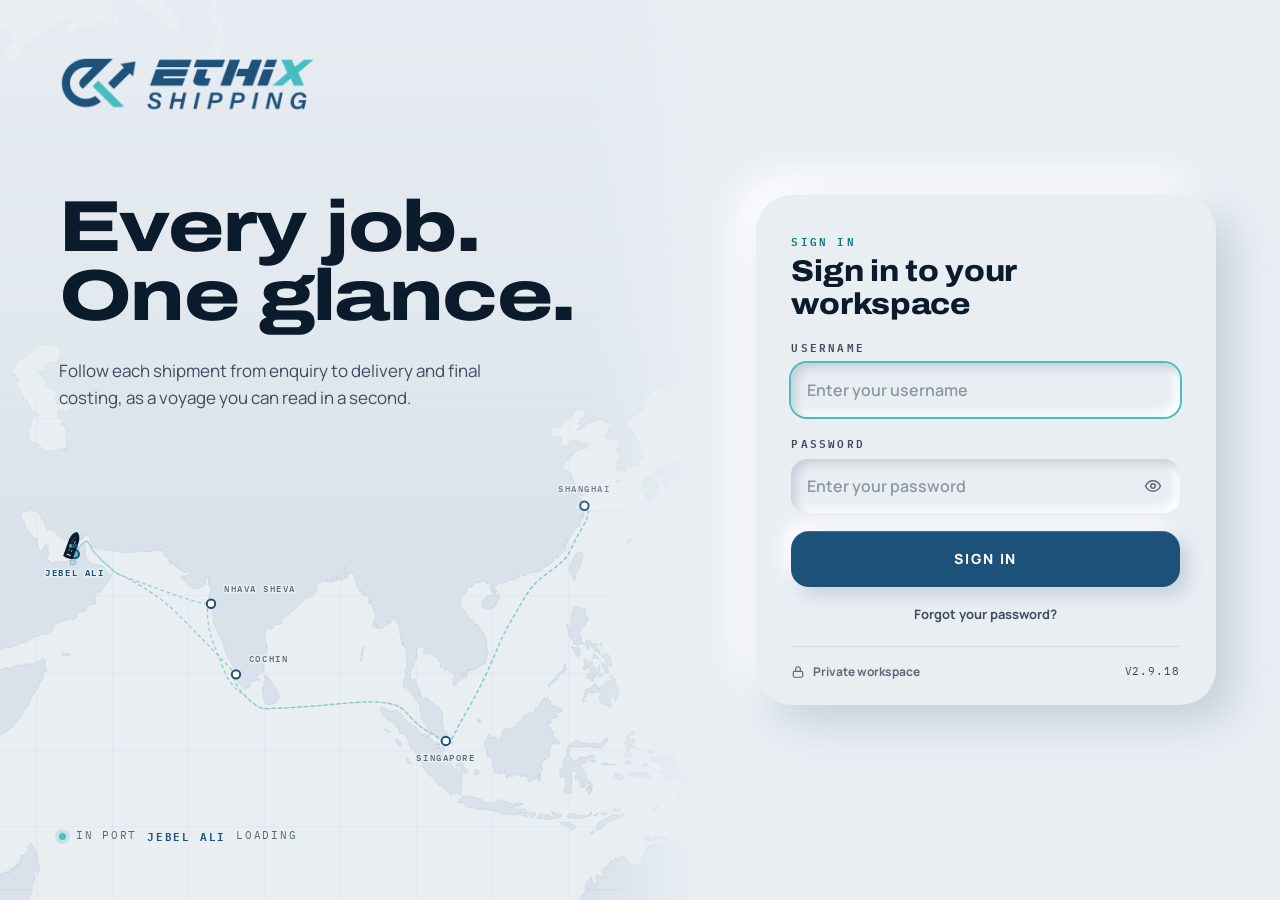
==== commit 8fe8113e: "Add files via upload" ====
--- a/v2/index.html
+++ b/v2/index.html
@@ -96,7 +96,7 @@
 
       <div class="card-foot">
         <span class="foot-lock"><svg viewBox="0 0 24 24" width="14" height="14" aria-hidden="true"><rect x="4" y="11" width="16" height="10" rx="2"/><path d="M8 11V7a4 4 0 0 1 8 0v4"/></svg> Private workspace</span>
-        <span class="mono small">V2.9.17</span>
+        <span class="mono small">V2.9.18</span>
       </div>
     </div>
   </section>
--- a/v2/styles.css
+++ b/v2/styles.css
@@ -3352,19 +3352,16 @@
   .rd915-tb td.m { font-size: 11.5px; }
   .rd915-tb td.rd915-lc { padding-right: 8px; }
 }
-/* ==================================================================== v2.9.17 — FOR DUBAI TRADE (BOE / ED)
+/* ==================================================================== v2.9.17 / v2.9.18 — FOR DUBAI TRADE (BOE / ED)
    Dubai Trade's "Customs Declaration" boxes — its order and box numbers — every value copies with one tap. */
 .dt917 { display: grid; gap: 16px; }
-.dt917-type { display: flex; gap: 4px; padding: 4px; border-radius: 14px; background: rgba(11,27,43,.045); border: 1px solid rgba(11,27,43,.06); width: max-content; max-width: 100%; }
-.dt917-tp { height: 32px; padding: 0 14px; border: 0; border-radius: 10px; background: transparent; font: 600 12.5px var(--f-body); color: #3A4B5C; cursor: pointer; white-space: nowrap; transition: background .15s, color .15s, box-shadow .15s; }
-.dt917-tp:hover { background: rgba(255,255,255,.7); color: #0B1B2B; }
-.dt917-tp.is-on { background: #fff; color: #0B1B2B; box-shadow: 0 1px 2px rgba(11,27,43,.08), 0 6px 14px -8px rgba(11,27,43,.25); }
-.dt917-tp:focus-visible { outline: none; box-shadow: 0 0 0 3px rgba(72,190,191,.4); }
 .dt917-s h3 { display: flex; align-items: baseline; gap: 10px; margin: 0 0 8px 2px; font: 700 10.5px var(--f-mono); letter-spacing: .16em; color: #0B1B2B; }
 .dt917-s h3::before { content: ''; width: 3px; height: 11px; border-radius: 2px; background: #48BEBF; align-self: center; }
 .dt917-s h3 em { font-style: normal; font-weight: 500; letter-spacing: .08em; color: #9AA5B0; }
 .dt917-g { display: grid; grid-template-columns: repeat(5, minmax(0, 1fr)); background: rgba(255,255,255,.96); border: 1px solid #E3E8ED; border-radius: 14px; overflow: hidden; position: relative; z-index: 0; }
 .dt917-g.is-1 { grid-template-columns: minmax(0, 1fr); }
+.dt917-g.is-6 { grid-template-columns: repeat(6, minmax(0, 1fr)); }   /* v2.9.18: 6 · 7 / 20 · 21 · 23 */
+.dt917-g.is-6 .dt917-b.is-2 { grid-column: span 2; } .dt917-g.is-6 .dt917-b.is-3 { grid-column: span 3; }
 .dt917-b { position: relative; background: rgba(255,255,255,.96); padding: 9px 11px 10px; min-width: 0; display: flex; flex-direction: column; gap: 5px; }
 .dt917-b.is-2 { grid-column: span 2; } .dt917-b.is-3 { grid-column: span 3; } .dt917-b.is-5 { grid-column: 1 / -1; }
 .dt917-b small { padding-right: 16px; display: flex; flex-wrap: wrap; align-items: center; gap: 2px 6px; font: 600 9px/1.35 var(--f-mono); letter-spacing: .12em; color: #6A7885; }
@@ -3383,8 +3380,6 @@
 .dt917-v.is-copied svg { opacity: 1; color: #0E7C7B; }
 .dt917-v.is-none { cursor: default; color: #C3CBD3; font-weight: 500; }
 .dt917-b .rd915-sk { margin-top: 2px; width: 64%; }
-.dt917-mk { display: flex; align-items: center; gap: 10px; flex-wrap: wrap; }
-.dt917-job { font: 700 9px var(--f-mono); font-style: normal; letter-spacing: .12em; color: #9AA5B0; border: 1px dashed rgba(11,27,43,.22); border-radius: 6px; padding: 3px 7px; }
 .dt917-tb th { white-space: nowrap; }
 .dt917-tb.is-l th, .dt917-tb.is-i th { white-space: normal; }
 .dt917-tb td { padding: 8px 8px; }
@@ -3398,10 +3393,7 @@
 .dt917-tb .dt917-gh b { color: #0B1B2B; letter-spacing: .04em; margin-left: 4px; }
 .dt917-from { display: block; font: 600 8.5px var(--f-mono); font-style: normal; letter-spacing: .04em; color: #0E7C7B; margin-top: 2px; white-space: nowrap; }
 .dt917-tb tfoot .dt917-v { font-weight: 700; }
-.dt917-tb .dt917-v svg, .dt917-doc .dt917-v svg { display: none; }
-.dt917-doc { display: flex; align-items: center; flex-wrap: wrap; gap: 6px 14px; margin-top: 8px; padding: 9px 12px; border-radius: 12px; background: rgba(255,255,255,.7); border: 1px solid rgba(11,27,43,.05); }
-.dt917-doc small { font: 600 9px var(--f-mono); letter-spacing: .12em; color: #6A7885; }
-.dt917-doc .dt917-v { margin: -3px 8px -3px -2px; font: 600 12px/1.4 var(--f-body); }
+.dt917-tb .dt917-v svg { display: none; }
 .dt917 .rd915-note { margin-top: 10px; }
 @media (hover: none) { .dt917-v svg { opacity: .45; } }
 @media (max-width: 1279px) {
@@ -3410,11 +3402,12 @@
 }
 @media (max-width: 759px) {
   .dt917 { gap: 14px; }
-  .dt917-type { width: 100%; flex-wrap: wrap; }
-  .dt917-tp { flex: 1 1 auto; padding: 0 12px; font-size: 12px; }
   .dt917-g { grid-template-columns: repeat(2, minmax(0, 1fr)); }
   .dt917-b.is-2, .dt917-b.is-3 { grid-column: 1 / -1; }
   .dt917-b { padding: 9px 11px; }
+  .dt917-g.is-6 { grid-template-columns: repeat(2, minmax(0, 1fr)); }
+  .dt917-g.is-6 .dt917-b.is-3, .dt917-g.is-6 .dt917-b[data-k="b23"] { grid-column: 1 / -1; }
+  .dt917-g.is-6 .dt917-b.is-2:not([data-k="b23"]) { grid-column: auto; }
   /* containers: one card, a row each */
   .dt917-tw.is-c { background: rgba(255,255,255,.94); border: 1px solid rgba(11,27,43,.07); border-radius: 14px; overflow: hidden; }
   .dt917-tb.is-c tr { display: grid; grid-template-columns: 22px minmax(0, 1fr) 44px minmax(0, 1.5fr); align-items: center; gap: 8px; margin: 0; padding: 10px 14px; border: 0; border-top: 1px solid rgba(11,27,43,.06); border-radius: 0; background: none; }
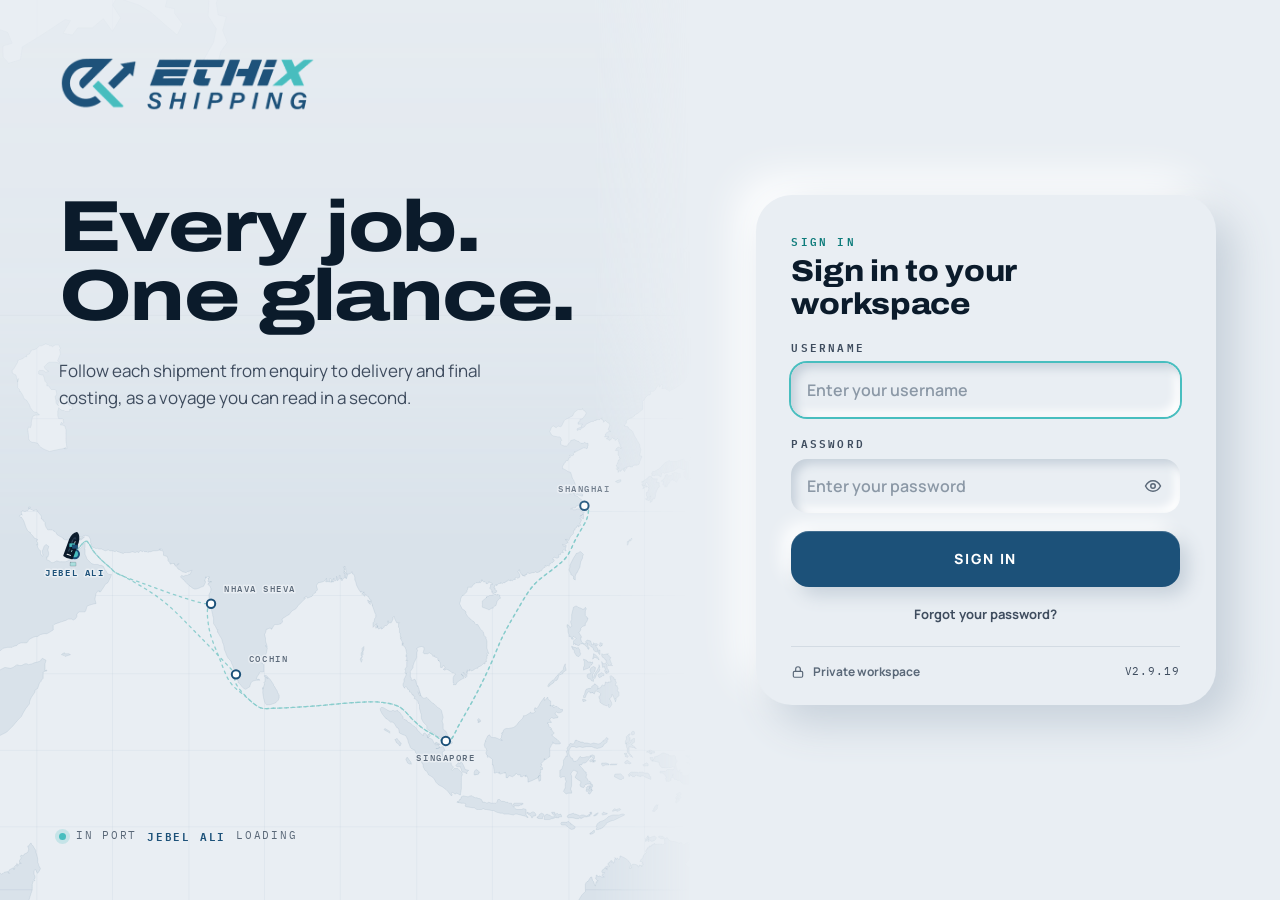
==== commit 789e70ec: "Add files via upload" ====
--- a/v2/index.html
+++ b/v2/index.html
@@ -96,7 +96,7 @@
 
       <div class="card-foot">
         <span class="foot-lock"><svg viewBox="0 0 24 24" width="14" height="14" aria-hidden="true"><rect x="4" y="11" width="16" height="10" rx="2"/><path d="M8 11V7a4 4 0 0 1 8 0v4"/></svg> Private workspace</span>
-        <span class="mono small">V2.9.18</span>
+        <span class="mono small">V2.9.19</span>
       </div>
     </div>
   </section>
--- a/v2/styles.css
+++ b/v2/styles.css
@@ -3431,3 +3431,80 @@
   .dt917-tb tfoot .dt917-v:hover { background: rgba(255,255,255,.1); }
   .dt917-tb tr.is-empty td, .dt917-tb tr.is-sk td { text-align: center; }
 }
+/* ==================================================================== v2.9.19 — BL CHECK
+   The BL draft against the SI / packing list and the EIRs — the message first, then the containers and seals. */
+.bl919 { display: grid; gap: 16px; }
+.bl919-empty { display: grid; justify-items: center; text-align: center; gap: 10px; padding: 44px 28px 40px; border-radius: 18px; background: rgba(255,255,255,.88); border: 1px solid rgba(11,27,43,.06); box-shadow: 0 18px 40px -30px rgba(11,27,43,.35); }
+.bl919-eic { width: 48px; height: 48px; border-radius: 15px; display: grid; place-items: center; background: #E8F5F4; color: #0E7C7B; }
+.bl919-eic svg { stroke: currentColor; fill: none; stroke-width: 1.8; }
+.bl919-empty b { font: 700 19px var(--f-display, var(--f-body)); color: #0B1B2B; letter-spacing: -.01em; }
+.bl919-empty p { margin: 0; max-width: 440px; font: 500 13.5px/1.55 var(--f-body); color: #4A5B6C; }
+.bl919-need { display: flex; flex-wrap: wrap; justify-content: center; gap: 6px; margin: 6px 0 4px; }
+.bl919-need span { padding: 5px 10px; border-radius: 999px; background: rgba(11,27,43,.045); font: 600 9.5px var(--f-mono); letter-spacing: .12em; color: #3A4B5C; }
+.bl919-pbtn { display: inline-flex; align-items: center; gap: 8px; height: 36px; padding: 0 14px; border-radius: 11px; border: 1px dashed rgba(14,124,123,.45); background: rgba(232,245,244,.6); color: #0E7C7B; font: 600 12.5px var(--f-body); cursor: pointer; transition: background .15s, border-color .15s; }
+.bl919-pbtn svg { stroke: currentColor; fill: none; stroke-width: 2; }
+.bl919-pbtn:hover { background: #E8F5F4; border-color: #0E7C7B; }
+.bl919-pbtn:focus-visible { outline: none; box-shadow: 0 0 0 3px rgba(72,190,191,.4); }
+.bl919-paste { display: grid; gap: 8px; padding: 14px; border-radius: 16px; background: rgba(255,255,255,.94); border: 1px solid rgba(11,27,43,.07); box-shadow: 0 18px 40px -32px rgba(11,27,43,.4); }
+.bl919-paste label { font: 700 9.5px var(--f-mono); letter-spacing: .16em; color: #0B1B2B; }
+.bl919-paste textarea { width: 100%; box-sizing: border-box; resize: vertical; min-height: 140px; padding: 12px 14px; border-radius: 12px; border: 1px solid rgba(11,27,43,.12); background: #FBFCFD; font: 500 12.5px/1.5 var(--f-mono); color: #0B1B2B; }
+.bl919-paste textarea:focus { outline: none; border-color: #48BEBF; box-shadow: 0 0 0 3px rgba(72,190,191,.2); background: #fff; }
+.bl919-pa { display: flex; justify-content: flex-end; gap: 8px; }
+.bl919-srcs { display: flex; flex-wrap: wrap; align-items: center; gap: 8px; }
+.bl919-src { display: inline-flex; align-items: baseline; gap: 8px; padding: 7px 12px; border-radius: 11px; background: rgba(255,255,255,.9); border: 1px solid rgba(11,27,43,.07); min-width: 0; max-width: 100%; }
+.bl919-src small { font: 700 9px var(--f-mono); letter-spacing: .14em; color: #0E7C7B; white-space: nowrap; }
+.bl919-src b { font: 600 12.5px var(--f-body); color: #0B1B2B; overflow: hidden; text-overflow: ellipsis; white-space: nowrap; }
+.bl919-src.is-off { background: transparent; border-style: dashed; }
+.bl919-src.is-off small { color: #9AA5B0; } .bl919-src.is-off b { color: #9AA5B0; font-weight: 500; }
+.bl919-card { position: relative; padding: 18px 20px 16px; border-radius: 18px; background: rgba(255,255,255,.95); border: 1px solid rgba(11,27,43,.07); box-shadow: 0 22px 48px -34px rgba(11,27,43,.45); overflow: hidden; }
+.bl919-card::before { content: ''; position: absolute; left: 0; top: 0; bottom: 0; width: 4px; background: #48BEBF; }
+.bl919-card.is-bad::before { background: #E8A33D; }
+.bl919-card.is-sk { display: grid; gap: 12px; } .bl919-card.is-sk .rd915-sk:first-child { width: 55%; height: 18px; }
+.bl919-hd { display: grid; grid-template-columns: auto minmax(0, 1fr); align-items: center; gap: 14px; }
+.bl919-st { width: 40px; height: 40px; border-radius: 13px; display: grid; place-items: center; background: #E8F5F4; color: #0E7C7B; }
+.bl919-st svg { stroke: currentColor; fill: none; stroke-width: 2.4; }
+.bl919-card.is-bad .bl919-st { background: #FFF3E0; color: #B86E0B; }
+.bl919-st b { font: 800 17px var(--f-body); }
+.bl919-hd h3 { margin: 0; font: 700 17px/1.3 var(--f-display, var(--f-body)); letter-spacing: -.01em; color: #0B1B2B; overflow-wrap: break-word; }
+.bl919-hd small { display: block; margin-top: 3px; font: 500 12px var(--f-body); color: #6A7885; }
+.bl919-is { list-style: none; counter-reset: bl919; margin: 16px 0 0; padding: 0; display: grid; gap: 2px; }
+.bl919-is li { counter-increment: bl919; position: relative; padding: 10px 6px 10px 38px; font: 500 14px/1.55 var(--f-body); color: #1D2E3F; border-top: 1px solid rgba(11,27,43,.06); }
+.bl919-is li:first-child { border-top: 0; }
+.bl919-is li::before { content: counter(bl919); position: absolute; left: 4px; top: 10px; width: 22px; height: 22px; border-radius: 7px; display: grid; place-items: center; background: #FFF3E0; color: #B86E0B; font: 700 11px var(--f-mono); }
+.bl919-v { font: 700 12.5px var(--f-mono); color: #0B1B2B; background: rgba(11,27,43,.05); padding: 1px 6px; border-radius: 6px; white-space: nowrap; }
+.bl919-ok { display: flex; gap: 9px; align-items: flex-start; margin: 14px 0 0; padding: 11px 13px; border-radius: 12px; background: #EFF8F7; font: 500 13px/1.5 var(--f-body); color: #24504F; }
+.bl919-ok svg { flex: none; margin-top: 3px; stroke: #0E7C7B; fill: none; stroke-width: 2.6; }
+.bl919-tw { border-radius: 16px; background: rgba(255,255,255,.94); border: 1px solid rgba(11,27,43,.07); overflow: hidden; }
+.bl919-tb { width: 100%; border-collapse: collapse; }
+.bl919-tb th { padding: 10px 8px; text-align: left; font: 600 9px var(--f-mono); letter-spacing: .12em; color: #6A7885; white-space: nowrap; background: rgba(241,244,247,.7); border-bottom: 1px solid rgba(11,27,43,.07); }
+.bl919-tb td { padding: 10px 8px; border-top: 1px solid rgba(11,27,43,.05); vertical-align: middle; }
+.bl919-tb tbody tr:first-child td { border-top: 0; }
+.bl919-tb td.m { font: 600 12px var(--f-mono); color: #0B1B2B; letter-spacing: .01em; }
+.bl919-tb td.m em { display: block; font: 700 8.5px var(--f-mono); font-style: normal; letter-spacing: .12em; color: #B86E0B; margin-top: 2px; }
+.bl919-tb td.is-bad { color: #B3261E; background: rgba(179,38,30,.06); }
+.bl919-tb tr.is-bad td:first-child { box-shadow: inset 3px 0 0 #E8A33D; }
+.bl919-ic { width: 26px; }
+.bl919-k, .bl919-x { display: inline-grid; place-items: center; width: 18px; height: 18px; border-radius: 6px; font-style: normal; }
+.bl919-k { background: #E8F5F4; color: #0E7C7B; } .bl919-k svg { stroke: currentColor; fill: none; stroke-width: 3; }
+.bl919-x { background: #FFF3E0; color: #B86E0B; font: 800 11px var(--f-body); }
+.bl919-na { color: #C3CBD3; }
+@media (max-width: 759px) {
+  .bl919-empty { padding: 32px 18px 28px; }
+  .bl919-card { padding: 16px 14px 14px 18px; }
+  .bl919-hd h3 { font-size: 16px; }
+  .bl919-is li { font-size: 13.5px; padding-left: 34px; }
+  .bl919-v { white-space: normal; overflow-wrap: anywhere; }
+  .bl919-src { flex: 1 1 calc(50% - 8px); }
+  .bl919-pbtn { width: 100%; justify-content: center; }
+  .bl919-tb, .bl919-tb tbody { display: block; }
+  .bl919-tb thead { display: none; }
+  .bl919-tb tr { display: grid; grid-template-columns: repeat(3, minmax(0, 1fr)); gap: 8px 10px; padding: 12px 14px; border-top: 1px solid rgba(11,27,43,.06); position: relative; }
+  .bl919-tb tbody tr:first-child { border-top: 0; }
+  .bl919-tb td { display: block; padding: 0; border: 0; min-width: 0; overflow-wrap: anywhere; }
+  .bl919-tb td.bl919-ic { position: absolute; right: 12px; top: 11px; width: auto; }
+  .bl919-tb td.bl919-cn { grid-column: 1 / -1; font-size: 13px; padding-right: 30px; background: none; }
+  .bl919-tb td[data-l]::before { content: attr(data-l); display: block; margin-bottom: 3px; font: 600 8.5px var(--f-mono); letter-spacing: .1em; color: #9AA5B0; }
+  .bl919-tb td.is-bad { border-radius: 6px; padding: 3px 5px; margin: -3px -5px; }
+  .bl919-tb tr.is-bad td:first-child { box-shadow: none; }
+  .bl919-tb tr.is-bad { box-shadow: inset 3px 0 0 #E8A33D; }
+}
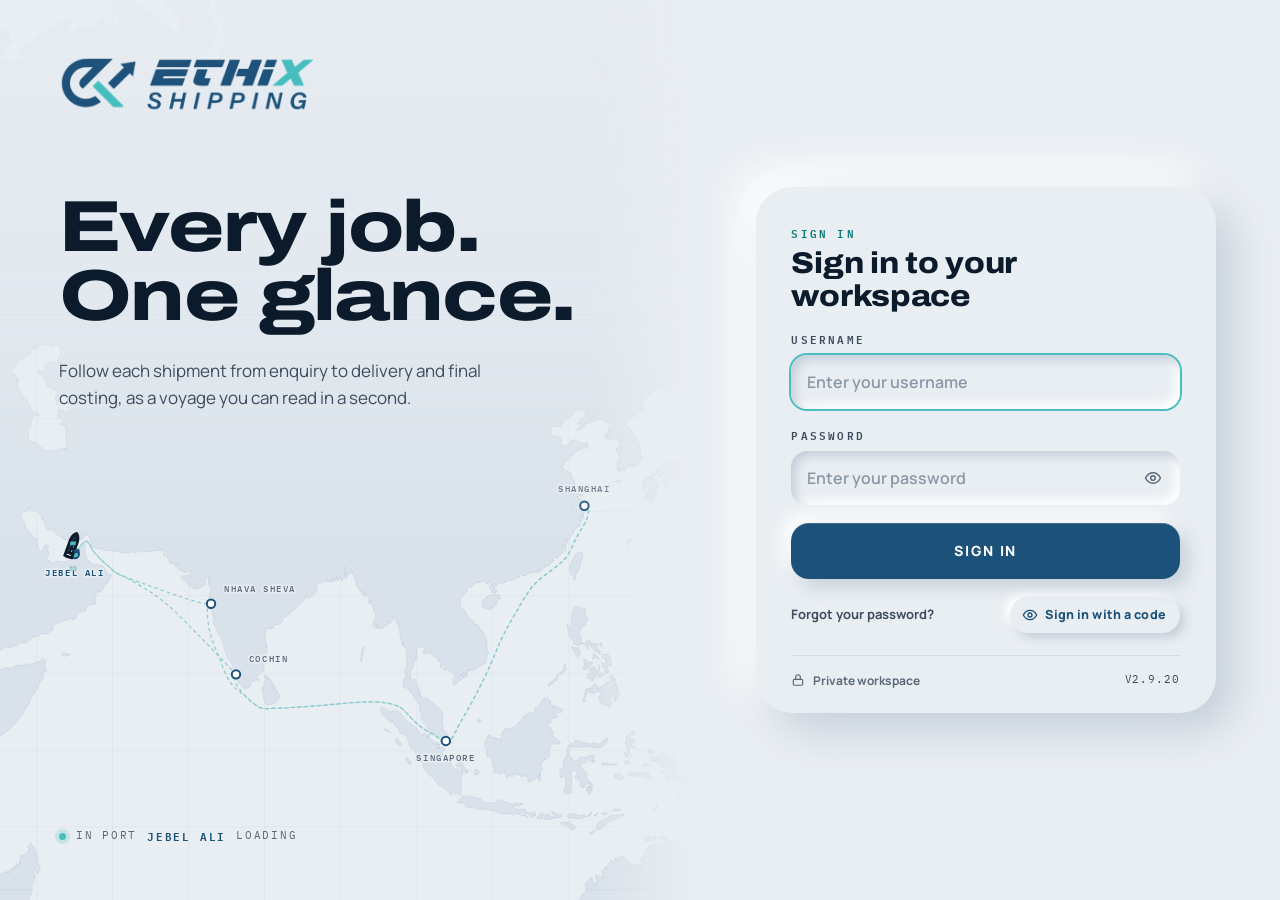
==== commit cbed23ed: "Add files via upload" ====
--- a/v2/index.html
+++ b/v2/index.html
@@ -65,9 +65,24 @@
         </div>
         <div class="pin-msg" id="loginMsg" role="alert"></div>
         <button type="submit" class="neu-cta" id="loginBtn">SIGN IN</button>
-        <button type="button" class="link-btn quiet" id="forgotBtn" aria-controls="forgotNote">Forgot your password?</button>
+        <div class="signin-alt920"><button type="button" class="link-btn quiet" id="forgotBtn" aria-controls="forgotNote">Forgot your password?</button><button type="button" class="neu-pill code920-btn" id="codeBtn"><svg viewBox="0 0 24 24" width="16" height="16" aria-hidden="true"><path d="M2 12s3.6-7 10-7 10 7 10 7-3.6 7-10 7S2 12 2 12z"/><circle cx="12" cy="12" r="3"/></svg>Sign in with a code</button></div>
         <p class="card-note" id="forgotNote" hidden>Ask your admin to reset it. You’ll get a temporary password and choose your own as soon as you sign in.</p>
         <div class="card-note" id="cardNote" hidden></div>
+      </form>
+
+      <!-- v2.9.20: sign in with a code — view only -->
+      <form class="step" id="stepCode" hidden novalidate>
+        <div class="card-head">
+          <div class="kicker">VIEW ONLY</div>
+          <h2 class="card-title">Sign in with a code</h2>
+        </div>
+        <div class="neu-field">
+          <label for="loginCode">Code</label>
+          <input id="loginCode" name="code" type="text" inputmode="numeric" autocomplete="one-time-code" spellcheck="false" maxlength="7" placeholder="Enter the 6-digit code" aria-describedby="codeMsg">
+        </div>
+        <div class="pin-msg" id="codeMsg" role="alert"></div>
+        <button type="submit" class="neu-cta" id="codeGo">VIEW JOBS</button>
+        <button type="button" class="link-btn quiet" id="codeBack">Sign in with your password</button>
       </form>
 
       <!-- Step 2: first sign-in — choose your own password -->
@@ -96,7 +111,7 @@
 
       <div class="card-foot">
         <span class="foot-lock"><svg viewBox="0 0 24 24" width="14" height="14" aria-hidden="true"><rect x="4" y="11" width="16" height="10" rx="2"/><path d="M8 11V7a4 4 0 0 1 8 0v4"/></svg> Private workspace</span>
-        <span class="mono small">V2.9.19</span>
+        <span class="mono small">V2.9.20</span>
       </div>
     </div>
   </section>
--- a/v2/styles.css
+++ b/v2/styles.css
@@ -3508,3 +3508,73 @@
   .bl919-tb tr.is-bad td:first-child { box-shadow: none; }
   .bl919-tb tr.is-bad { box-shadow: inset 3px 0 0 #E8A33D; }
 }
+/* ===================================================================== v2.9.20 — BL CHECK spelling notes */
+.bl920-sp { display: grid; gap: 6px; margin: 12px 0 0; }
+.bl920-sp p { display: flex; gap: 10px; align-items: flex-start; margin: 0; padding: 10px 13px; border-radius: 12px; background: #EFF4F9; border: 1px solid rgba(28,81,121,.10); font: 500 13.5px/1.5 var(--f-body); color: #1D2E3F; }
+.bl920-spk { flex: none; display: grid; place-items: center; width: 24px; height: 22px; margin-top: 0; border-radius: 7px; background: #fff; color: #1C5179; font: 700 11px var(--f-display, var(--f-body)); letter-spacing: -.02em; box-shadow: 0 0 0 1px rgba(28,81,121,.18); }
+.bl920-sp .bl919-v { color: #13405F; }
+@media (max-width: 720px) { .bl920-sp p { font-size: 13px; padding: 9px 11px; } }
+
+/* ===================================================================== v2.9.20 — VIEW ACCESS */
+/* the sign-in card: Forgot · Sign in with a code */
+.signin-alt920 { display: flex; align-items: center; justify-content: space-between; gap: 10px; flex-wrap: wrap; }
+.signin-alt920 .link-btn.quiet { align-self: center; }
+.code920-btn { height: 36px; padding: 0 14px 0 12px; font-size: 12.5px; letter-spacing: .01em; cursor: pointer; }
+.code920-btn svg { fill: none; stroke: currentColor; stroke-width: 2; }
+#loginCode { font: 600 22px/1 var(--f-mono, 'IBM Plex Mono', monospace); letter-spacing: .32em; text-align: center; }
+#loginCode::placeholder { font: 500 14px var(--f-body); letter-spacing: 0; }
+/* the band — VIEW ONLY · AMAL’S JOBS · code 482 913 */
+body.is-view920 .shell { grid-template-rows: auto minmax(0, 1fr); }
+body.is-view920 .sidebar { grid-row: 1 / span 2; }
+body.is-view920 .view { grid-row: 2; grid-column: 2; }
+.vw920-band { grid-row: 1; grid-column: 2; position: relative; z-index: 20; margin: 16px clamp(20px, 2.6vw, 40px) 0; display: flex; align-items: center; gap: 12px; min-height: 46px; padding: 6px 6px 6px 8px; border-radius: 16px;
+  background: linear-gradient(105deg, #0B1B2B 0%, #10304A 62%, #12405E 100%); color: #fff; box-shadow: 0 18px 38px -26px rgba(11,27,43,.75), inset 0 1px 0 rgba(255,255,255,.07); animation: fadeIn .4s var(--ease); }
+.vw920-eye { flex: none; display: grid; place-items: center; width: 32px; height: 32px; border-radius: 11px; background: rgba(72,190,191,.16); color: #7FDCDD; box-shadow: inset 0 0 0 1px rgba(72,190,191,.28); }
+.vw920-eye svg, .vw920-acc-ic svg, .vw920-go svg { fill: none; stroke: currentColor; stroke-width: 2; }
+.vw920-txt { min-width: 0; flex: 1; display: flex; align-items: center; gap: 9px; font: 700 12px/1.2 var(--f-mono, 'IBM Plex Mono', monospace); letter-spacing: .14em; white-space: nowrap; overflow: hidden; text-overflow: ellipsis; }
+.vw920-txt b { font-weight: 700; color: #7FDCDD; }
+.vw920-txt i { font-style: normal; color: rgba(255,255,255,.35); }
+.vw920-l1 { display: inline-flex; align-items: center; gap: 9px; min-width: 0; }
+.vw920-c { letter-spacing: .06em; color: rgba(255,255,255,.78); font-weight: 600; }
+.vw920-until { flex: none; font: 500 12.5px var(--f-body); color: rgba(255,255,255,.66); }
+.vw920-leave { flex: none; height: 34px; padding: 0 14px; border-radius: 11px; border: 1px solid rgba(255,255,255,.18); background: rgba(255,255,255,.06); color: #fff; font: 700 12.5px var(--f-body); cursor: pointer; transition: background .2s; }
+.vw920-leave:hover { background: rgba(255,255,255,.14); }
+@media (max-width: 759px) {
+  body.is-view920 .view { grid-column: 1; }
+  .vw920-band { grid-column: 1; margin: 0; border-radius: 0; padding: max(8px, env(safe-area-inset-top)) 10px 8px 12px; min-height: 0; gap: 10px; }
+  .vw920-eye { width: 28px; height: 28px; border-radius: 9px; }
+  .vw920-txt { flex-direction: column; align-items: flex-start; gap: 3px; font-size: 11px; letter-spacing: .1em; }
+  .vw920-l1 { gap: 6px; }
+  .vw920-sep { display: none; }
+  .vw920-c { font-size: 11.5px; }
+  .vw920-until { display: none; }
+  .vw920-leave { height: 30px; padding: 0 11px; font-size: 12px; }
+  body.is-view920 .page-head { padding-top: 12px; }
+}
+/* My account — a viewer */
+.vw920-acct { display: grid; justify-items: start; gap: 10px; padding: 18px; border-radius: 18px; background: linear-gradient(140deg, #0B1B2B, #12405E); color: #fff; }
+.vw920-acct .acct-name { color: #fff; }
+.vw920-acc-ic { display: grid; place-items: center; width: 40px; height: 40px; border-radius: 13px; background: rgba(72,190,191,.16); color: #7FDCDD; }
+.vw920-dl { display: grid; grid-template-columns: auto 1fr; gap: 6px 16px; margin: 4px 0 0; }
+.vw920-dl dt { font: 600 11px var(--f-mono, monospace); letter-spacing: .14em; color: rgba(255,255,255,.55); align-self: center; }
+.vw920-dl dd { margin: 0; font: 700 14px var(--f-body); }
+.vw920-dl dd.m { font-family: var(--f-mono, monospace); letter-spacing: .06em; }
+/* My account — Customer Service: VIEW ACCESS */
+.vw920-give { display: grid; gap: 12px; }
+.vw920-lead { margin: 0; font: 500 13.5px/1.5 var(--f-body); color: var(--ink-2, #3B4B5B); }
+.vw920-go { display: inline-flex; align-items: center; justify-content: center; gap: 8px; }
+.vw920-codebox { position: relative; display: flex; align-items: center; justify-content: center; padding: 18px 52px; border-radius: 16px; background: linear-gradient(140deg, #0B1B2B, #12405E); box-shadow: 0 20px 40px -28px rgba(11,27,43,.8); }
+.vw920-big { display: inline-flex; align-items: center; gap: 14px; font: 700 34px/1 var(--f-mono, 'IBM Plex Mono', monospace); letter-spacing: .14em; color: #fff; }
+.vw920-big i { width: 6px; height: 6px; border-radius: 50%; background: #48BEBF; }
+.vw920-codebox.is-dead .vw920-big { color: rgba(255,255,255,.35); text-decoration: line-through; text-decoration-thickness: 2px; }
+.vw920-copy { position: absolute; right: 10px; top: 50%; transform: translateY(-50%); background: rgba(255,255,255,.08) !important; color: #fff; border-color: rgba(255,255,255,.14) !important; }
+.vw920-copy svg { stroke: currentColor; fill: none; }
+.vw920-meta { display: flex; justify-content: space-between; gap: 10px; flex-wrap: wrap; font: 500 12.5px var(--f-body); color: var(--ink-2, #3B4B5B); }
+.vw920-meta b { font-weight: 700; color: #0B1B2B; font-variant-numeric: tabular-nums; }
+.vw920-foot { display: flex; align-items: center; justify-content: space-between; gap: 10px; flex-wrap: wrap; padding-top: 10px; border-top: 1px solid rgba(11,27,43,.07); }
+.vw920-live { display: inline-flex; align-items: center; gap: 7px; font: 700 12px var(--f-body); color: #0E7C7B; }
+.vw920-live i { width: 8px; height: 8px; border-radius: 50%; background: #48BEBF; box-shadow: 0 0 0 4px rgba(72,190,191,.18); }
+.vw920-live.is-off { color: #6A7885; } .vw920-live.is-off i { background: #B7C2CC; box-shadow: none; }
+.vw920-acts { display: inline-flex; gap: 8px; flex-wrap: wrap; }
+.vw920-acts .btn-ghost { height: 34px; padding: 0 12px; font-size: 12.5px; }
+.vw920-acts .btn-ghost.is-danger { color: var(--red-text); border-color: #F3B7B1; }
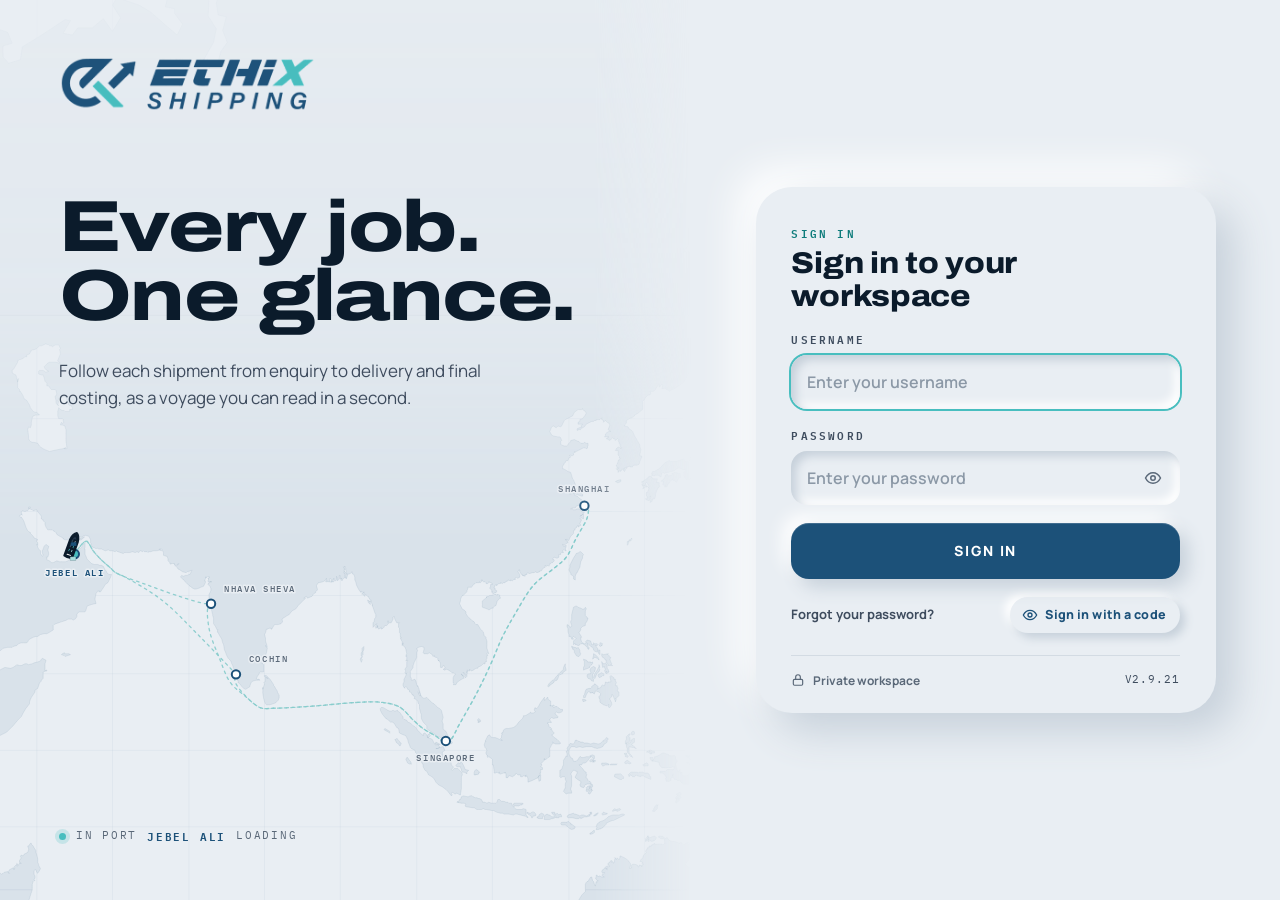
==== commit 77b73add: "Add files via upload" ====
--- a/v2/index.html
+++ b/v2/index.html
@@ -111,7 +111,7 @@
 
       <div class="card-foot">
         <span class="foot-lock"><svg viewBox="0 0 24 24" width="14" height="14" aria-hidden="true"><rect x="4" y="11" width="16" height="10" rx="2"/><path d="M8 11V7a4 4 0 0 1 8 0v4"/></svg> Private workspace</span>
-        <span class="mono small">V2.9.20</span>
+        <span class="mono small">V2.9.21</span>
       </div>
     </div>
   </section>
--- a/v2/styles.css
+++ b/v2/styles.css
@@ -3578,3 +3578,130 @@
 .vw920-acts { display: inline-flex; gap: 8px; flex-wrap: wrap; }
 .vw920-acts .btn-ghost { height: 34px; padding: 0 12px; font-size: 12.5px; }
 .vw920-acts .btn-ghost.is-danger { color: var(--red-text); border-color: #F3B7B1; }
+
+/* ===================================================================== v2.9.21 — BL CHECK "every detail" */
+/* "Not a problem" on each thing: a quiet round button that opens into a label on hover / focus (always a label on a phone) */
+.bl919-is.has-np921 li { padding-right: 140px; }   /* room for the label to open into, never over the sentence */
+.bl921-np { position: absolute; right: 2px; top: 8px; height: 28px; min-width: 28px; padding: 0 7px; display: inline-flex; align-items: center; justify-content: center; gap: 0; border-radius: 999px; border: 1px solid rgba(11,27,43,.09); background: #fff; color: #8795A1; cursor: pointer; box-shadow: 0 6px 14px -12px rgba(11,27,43,.5); transition: color .16s, background .16s, border-color .16s, gap .2s, box-shadow .2s; }
+.bl921-np svg { flex: none; stroke: currentColor; fill: none; stroke-width: 2; }
+.bl921-np::after { content: 'Not a problem'; max-width: 0; overflow: hidden; white-space: nowrap; opacity: 0; font: 600 11.5px var(--f-body); letter-spacing: .005em; transition: max-width .24s cubic-bezier(.2,.7,.2,1), opacity .18s; }
+.bl919-is li:hover .bl921-np, .bl921-np:focus-visible { color: #0E7C7B; border-color: rgba(14,124,123,.3); background: #F2FAF9; gap: 6px; box-shadow: 0 10px 22px -14px rgba(14,124,123,.6); }
+.bl919-is li:hover .bl921-np::after, .bl921-np:focus-visible::after { max-width: 110px; opacity: 1; }
+.bl921-np:focus-visible { outline: 2px solid rgba(72,190,191,.55); outline-offset: 2px; }
+.bl921-np:active { transform: translateY(1px); }
+/* marked not a problem — folded under the list, with who and when */
+.bl921-hd { margin: 12px 0 0; padding: 12px 0 0; border-top: 1px dashed rgba(11,27,43,.12); display: grid; gap: 6px; }
+.bl921-hk { display: flex; align-items: center; gap: 7px; margin: 0 0 2px; font: 700 9.5px var(--f-mono); letter-spacing: .14em; color: #0E7C7B; }
+.bl921-hk svg { stroke: currentColor; fill: none; stroke-width: 2.2; }
+.bl921-hi { display: grid; grid-template-columns: minmax(0, 1fr) auto auto; align-items: center; gap: 4px 14px; padding: 9px 12px; border-radius: 12px; background: rgba(241,244,247,.7); }
+.bl921-hi p { margin: 0; font: 500 13px/1.5 var(--f-body); color: #6A7885; overflow-wrap: anywhere; }
+.bl921-hi p .bl919-v { color: #4A5866; background: rgba(11,27,43,.045); }
+.bl921-hi small { font: 600 10.5px var(--f-mono); letter-spacing: .02em; color: #8795A1; white-space: nowrap; }
+.bl921-un { border: 0; background: none; padding: 4px 2px; font: 700 12px var(--f-body); color: #0E7C7B; cursor: pointer; border-radius: 6px; }
+.bl921-un:hover { text-decoration: underline; text-underline-offset: 3px; }
+.bl921-un:focus-visible { outline: 2px solid rgba(72,190,191,.55); outline-offset: 2px; }
+/* the seals note: not checked — no EIR (a note, like spelling — not counted) */
+.bl921-nts { display: grid; gap: 6px; margin: 12px 0 0; }
+.bl921-nts p { display: flex; gap: 10px; align-items: flex-start; margin: 0; padding: 10px 13px; border-radius: 12px; background: #F4F6F8; border: 1px solid rgba(11,27,43,.07); font: 500 13.5px/1.5 var(--f-body); color: #2B3B4B; }
+.bl921-ntk { flex: none; display: grid; place-items: center; width: 24px; height: 22px; border-radius: 7px; background: #fff; color: #7C8A97; box-shadow: 0 0 0 1px rgba(11,27,43,.1); }
+.bl921-ntk svg { stroke: currentColor; fill: none; stroke-width: 2; }
+/* the containers table: no EIR → the seal is not checked */
+.bl921-nc { display: inline-grid; place-items: center; width: 18px; height: 18px; color: #9AA5B0; font-style: normal; }
+.bl921-nc svg { stroke: currentColor; fill: none; stroke-width: 2.2; }
+.bl921-ne { font: 600 10.5px var(--f-mono); letter-spacing: .04em; color: #8795A1; font-style: italic; white-space: nowrap; }
+.bl919-tb tr.is-nc td.m:not(.bl919-cn) { color: #4A5866; }
+
+/* Show what was checked */
+.bl921-ck { border-radius: 16px; background: rgba(255,255,255,.92); border: 1px solid rgba(11,27,43,.07); box-shadow: 0 16px 36px -32px rgba(11,27,43,.45); overflow: hidden; }
+.bl921-ckb { width: 100%; display: grid; grid-template-columns: auto auto minmax(0, 1fr) auto; align-items: center; gap: 10px; padding: 13px 16px; border: 0; background: none; text-align: left; cursor: pointer; color: #13405F; transition: background .16s; }
+.bl921-ckb:hover { background: rgba(232,245,244,.55); }
+.bl921-ckb:focus-visible { outline: 2px solid rgba(72,190,191,.55); outline-offset: -2px; }
+.bl921-ckb svg { stroke: currentColor; fill: none; stroke-width: 2; }
+.bl921-ckb > svg:first-child { color: #0E7C7B; }
+.bl921-ckb span { font: 700 13.5px var(--f-body); letter-spacing: -.005em; }
+.bl921-ckb em { font: 600 11px var(--f-mono); font-style: normal; letter-spacing: .02em; color: #6A7885; white-space: nowrap; overflow: hidden; text-overflow: ellipsis; }
+.bl921-ckb em b { color: #B3261E; font-weight: 700; }
+.bl921-ckb > svg:last-child { color: #8795A1; transition: transform .22s; }
+.bl921-ck.is-open .bl921-ckb > svg:last-child { transform: rotate(180deg); }
+.bl921-ck.is-open .bl921-ckb { border-bottom: 1px solid rgba(11,27,43,.07); }
+.bl921-ckp { column-count: 2; column-gap: 26px; padding: 14px 18px 8px; }
+.bl921-cg { break-inside: avoid; margin: 0 0 14px; }
+.bl921-cg h4 { display: flex; align-items: baseline; justify-content: space-between; gap: 10px; margin: 0 0 6px; padding-bottom: 6px; border-bottom: 1px solid rgba(11,27,43,.07); font: 700 9.5px var(--f-mono); letter-spacing: .13em; color: #1C5179; }
+.bl921-cg h4 span { overflow: hidden; text-overflow: ellipsis; white-space: nowrap; }
+.bl921-cg h4 em { font-style: normal; color: #9AA5B0; letter-spacing: .06em; flex: none; }
+.bl921-cg ul { list-style: none; margin: 0; padding: 0; display: grid; gap: 1px; }
+.bl921-cg li { display: grid; grid-template-columns: 20px minmax(0, 1fr); gap: 8px; align-items: start; padding: 5px 0; }
+.bl921-cg li > i { display: grid; place-items: center; width: 18px; height: 18px; margin-top: 1px; border-radius: 6px; font-style: normal; }
+.bl921-cg li.is-ok > i { background: #E8F5F4; color: #0E7C7B; } .bl921-cg li.is-ok > i svg { stroke: currentColor; fill: none; stroke-width: 3; }
+.bl921-cg li.is-no > i { background: #FDECEA; color: #B3261E; } .bl921-cg li.is-no > i b { font: 800 13px/1 var(--f-body); }
+.bl921-cg li div { min-width: 0; }
+.bl921-cg li small { display: block; font: 600 9px var(--f-mono); letter-spacing: .1em; text-transform: uppercase; color: #9AA5B0; margin-bottom: 1px; }
+.bl921-cg li span { display: block; font: 500 12.5px/1.45 var(--f-body); color: #1D2E3F; overflow-wrap: anywhere; }
+.bl921-cg li.is-no span { color: #9B1F17; font-weight: 600; }
+
+/* What changed — draft against draft */
+.bl921-wc { position: relative; padding: 18px 20px 14px; border-radius: 18px; background: rgba(255,255,255,.95); border: 1px solid rgba(11,27,43,.07); box-shadow: 0 22px 48px -34px rgba(11,27,43,.45); overflow: hidden; }
+.bl921-wc::before { content: ''; position: absolute; left: 0; top: 0; bottom: 0; width: 4px; background: #1C5179; }
+.bl921-wh { display: grid; grid-template-columns: auto minmax(0, 1fr) auto auto; align-items: center; gap: 14px; }
+.bl921-wi { width: 40px; height: 40px; border-radius: 13px; display: grid; place-items: center; background: #EAF1F7; color: #1C5179; }
+.bl921-wi svg { stroke: currentColor; fill: none; stroke-width: 1.8; }
+.bl921-wh h3 { margin: 0; font: 700 17px/1.3 var(--f-display, var(--f-body)); letter-spacing: -.01em; color: #0B1B2B; }
+.bl921-wh small { display: flex; flex-wrap: wrap; align-items: center; gap: 2px 7px; margin-top: 3px; font: 600 11px var(--f-mono); color: #6A7885; min-width: 0; }
+.bl921-wh small span { overflow: hidden; text-overflow: ellipsis; white-space: nowrap; max-width: 100%; }
+.bl921-wh small i { font-style: normal; color: #1C5179; }
+.bl921-wn { padding: 5px 11px; border-radius: 999px; background: #EAF1F7; font: 700 11px var(--f-mono); letter-spacing: .04em; color: #1C5179; white-space: nowrap; }
+.bl921-wn.is-0 { background: #E8F5F4; color: #0E7C7B; }
+.bl921-sw { display: inline-flex; align-items: center; gap: 6px; height: 32px; padding: 0 12px; border-radius: 10px; border: 1px solid rgba(11,27,43,.1); background: #fff; font: 600 12px var(--f-body); color: #1D2E3F; cursor: pointer; transition: border-color .16s, background .16s; }
+.bl921-sw:hover { border-color: rgba(28,81,121,.35); background: #F5F8FB; }
+.bl921-sw:focus-visible { outline: 2px solid rgba(72,190,191,.55); outline-offset: 2px; }
+.bl921-sw svg { stroke: currentColor; fill: none; stroke-width: 2; }
+.bl921-wl { list-style: none; margin: 14px 0 0; padding: 0; display: grid; }
+.bl921-wl li { display: grid; grid-template-columns: 84px minmax(0, 1fr); gap: 12px; align-items: start; padding: 10px 2px; border-top: 1px solid rgba(11,27,43,.06); }
+.bl921-wl li:first-child { border-top: 0; }
+.bl921-tag { justify-self: start; margin-top: 1px; padding: 3px 7px; border-radius: 6px; font: 700 8.5px var(--f-mono); letter-spacing: .12em; background: #FFF3E0; color: #B86E0B; }
+.bl921-wl li.is-add .bl921-tag { background: #E8F5F4; color: #0E7C7B; }
+.bl921-wl li.is-del .bl921-tag { background: #FDECEA; color: #B3261E; }
+.bl921-wb { min-width: 0; display: grid; gap: 4px; }
+.bl921-cx { font: 600 10.5px var(--f-mono); font-style: normal; color: #8795A1; letter-spacing: .02em; overflow-wrap: anywhere; }
+.bl921-sq, .bl921-two { margin: 0; font: 600 12.5px/1.75 var(--f-mono); color: #1D2E3F; overflow-wrap: anywhere; }
+.bl921-wb del { color: #9B1F17; background: rgba(179,38,30,.08); text-decoration: line-through; text-decoration-color: rgba(179,38,30,.55); padding: 1px 3px; border-radius: 4px; }
+.bl921-wb ins { color: #0B5E5D; background: rgba(72,190,191,.16); text-decoration: none; padding: 1px 3px; border-radius: 4px; }
+.bl921-two { display: grid; grid-template-columns: 40px minmax(0, 1fr); gap: 8px; align-items: baseline; }
+.bl921-two small { font: 700 8.5px var(--f-mono); letter-spacing: .12em; color: #9AA5B0; }
+.bl921-two del, .bl921-two ins { justify-self: start; }
+.bl921-same { display: flex; gap: 9px; align-items: center; margin: 14px 0 0; padding: 11px 13px; border-radius: 12px; background: #EFF8F7; font: 500 13px/1.5 var(--f-body); color: #24504F; }
+.bl921-same svg { flex: none; stroke: #0E7C7B; fill: none; stroke-width: 2.6; }
+
+/* admin · System health: BL CHECK · NOT A PROBLEM */
+.bk921 .hl913-h { align-items: center; }
+.bk921-n { margin-left: auto; padding: 2px 9px; border-radius: 999px; background: #E8F5F4; font: 700 11px var(--f-mono); font-style: normal; color: #0E7C7B; }
+.bk921-l { list-style: none; margin: 0; padding: 0; display: grid; }
+.bk921-l li { display: grid; grid-template-columns: 210px minmax(0, 1fr) auto; gap: 6px 18px; align-items: baseline; padding: 11px 2px; border-top: 1px solid rgba(11,27,43,.06); }
+.bk921-l li:first-child { border-top: 0; }
+.bk921-m { display: grid; gap: 2px; min-width: 0; }
+.bk921-m b { font: 600 12px var(--f-mono); color: #0B1B2B; overflow-wrap: anywhere; }
+.bk921-m span { font: 500 11.5px var(--f-body); color: #6A7885; }
+.bk921-l p { margin: 0; font: 500 13px/1.5 var(--f-body); color: #1D2E3F; overflow-wrap: anywhere; }
+.bk921-sk { display: grid; gap: 10px; padding: 6px 0; } .bk921-sk .rd915-sk:first-child { width: 70%; }
+
+@media (max-width: 759px) {
+  .bl919-is.has-np921 li { padding-right: 6px; }
+  .bl921-np { position: static; display: flex; width: max-content; margin: 8px 0 0; gap: 6px; height: 30px; padding: 0 11px 0 9px; color: #0E7C7B; border-color: rgba(14,124,123,.24); background: #F7FBFB; box-shadow: none; }
+  .bl921-np::after { max-width: 120px; opacity: 1; }
+  .bl921-hi { grid-template-columns: minmax(0, 1fr) auto; }
+  .bl921-hi p { grid-column: 1 / -1; }
+  .bl921-nts p { font-size: 13px; padding: 9px 11px; }
+  .bl921-ckb { grid-template-columns: auto minmax(0, 1fr) auto; padding: 12px 14px; }
+  .bl921-ckb em { grid-column: 2 / 3; grid-row: 2; white-space: normal; }
+  .bl921-ckb > svg:last-child { grid-column: 3; grid-row: 1 / 3; }
+  .bl921-ckp { column-count: 1; padding: 12px 14px 4px; }
+  .bl921-wc { padding: 16px 14px 12px 18px; }
+  .bl921-wh { grid-template-columns: auto minmax(0, 1fr) auto; gap: 10px 12px; }
+  .bl921-wh h3 { font-size: 16px; }
+  .bl921-wn { grid-column: 2; grid-row: 2; justify-self: start; }
+  .bl921-sw { grid-column: 3; grid-row: 1 / 3; align-self: center; }
+  .bl921-wl li { grid-template-columns: minmax(0, 1fr); gap: 6px; }
+  .bl921-two { grid-template-columns: 34px minmax(0, 1fr); }
+  .bk921-l li { grid-template-columns: minmax(0, 1fr) auto; }
+  .bk921-l li p { grid-column: 1 / -1; grid-row: 2; }
+}
